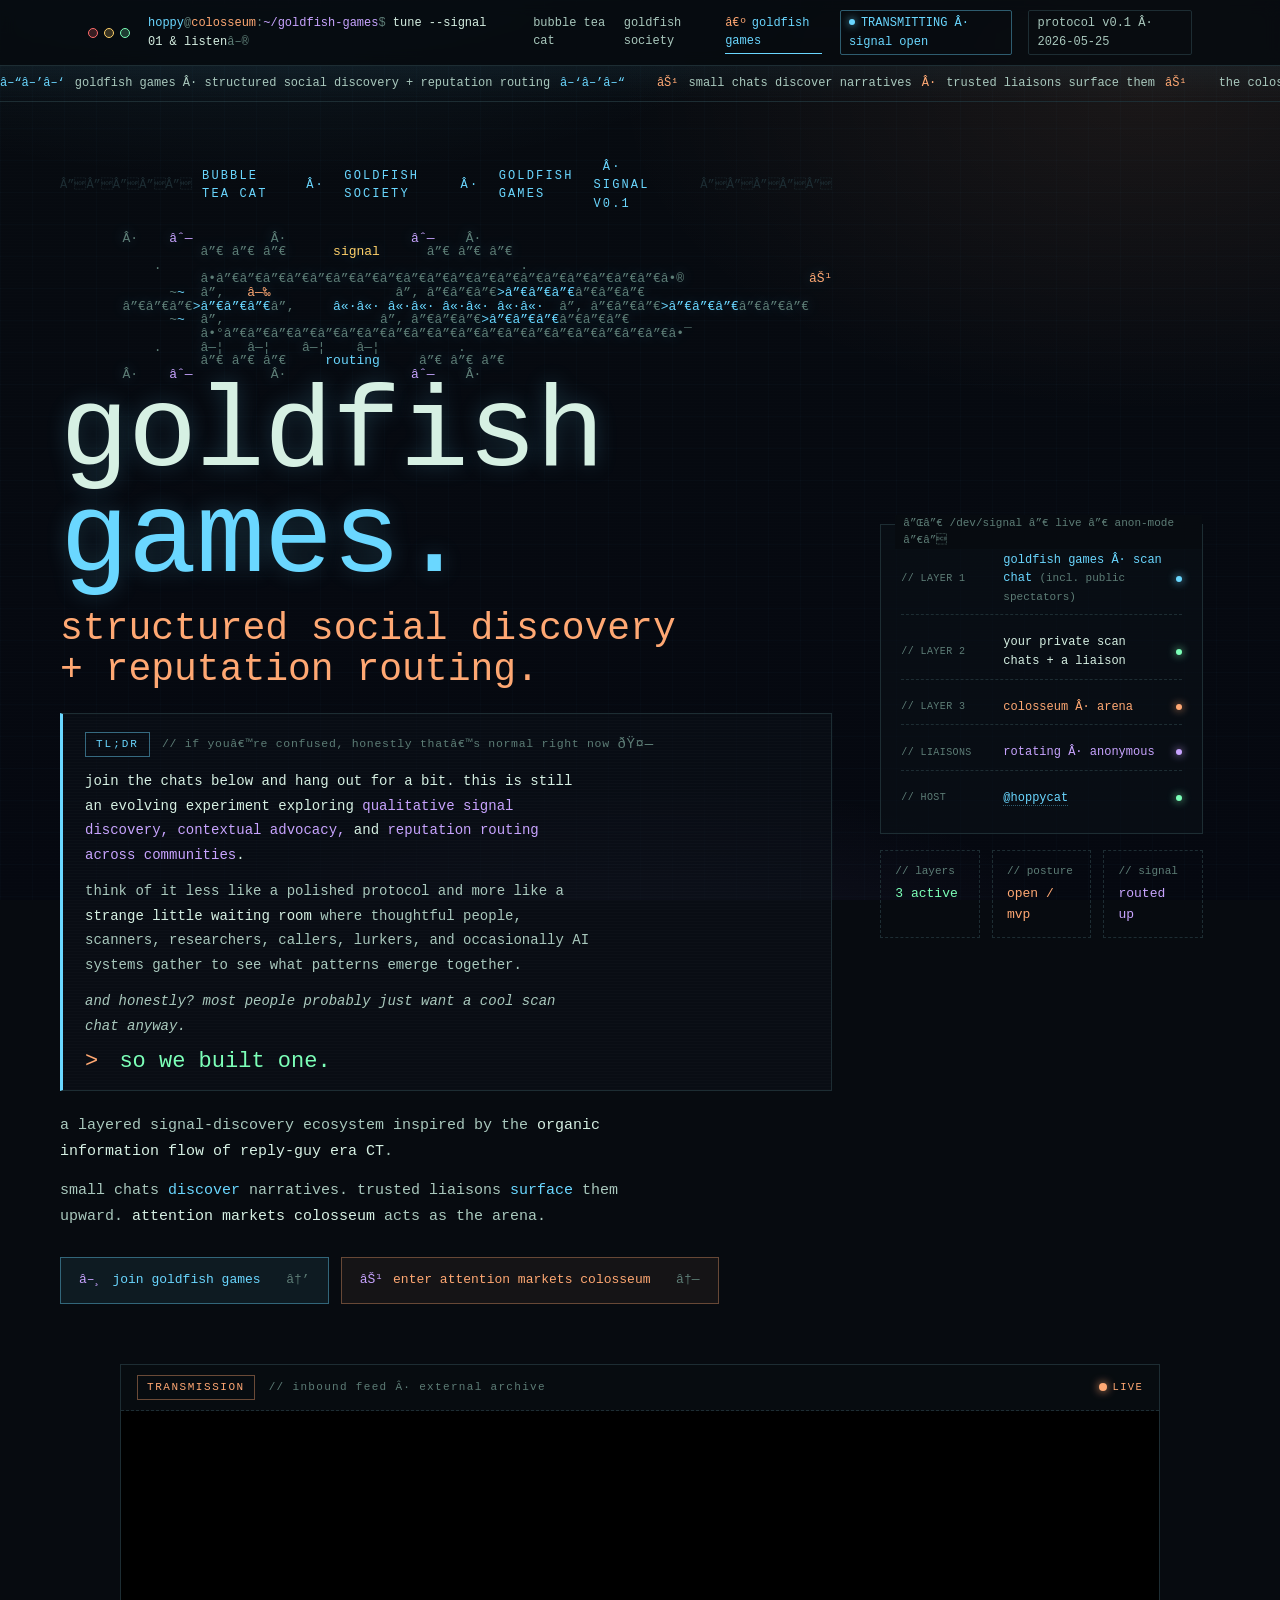
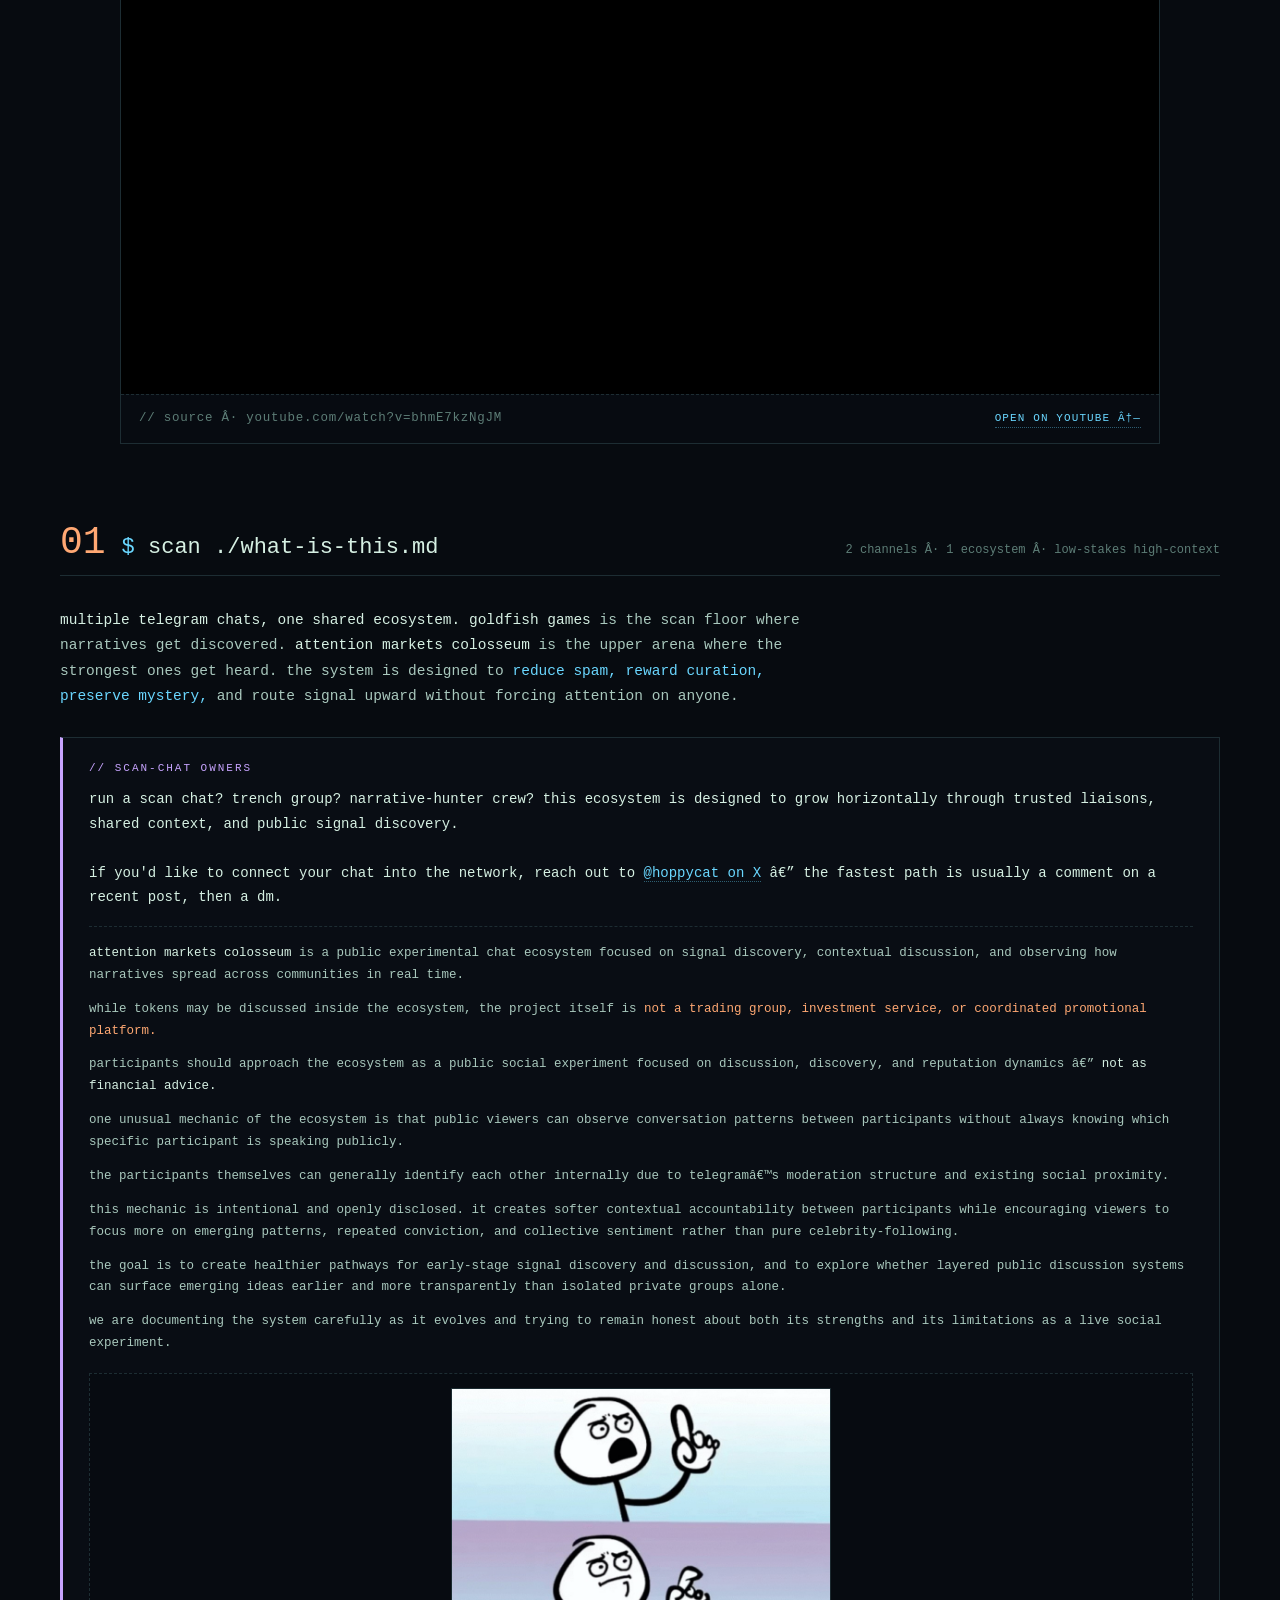
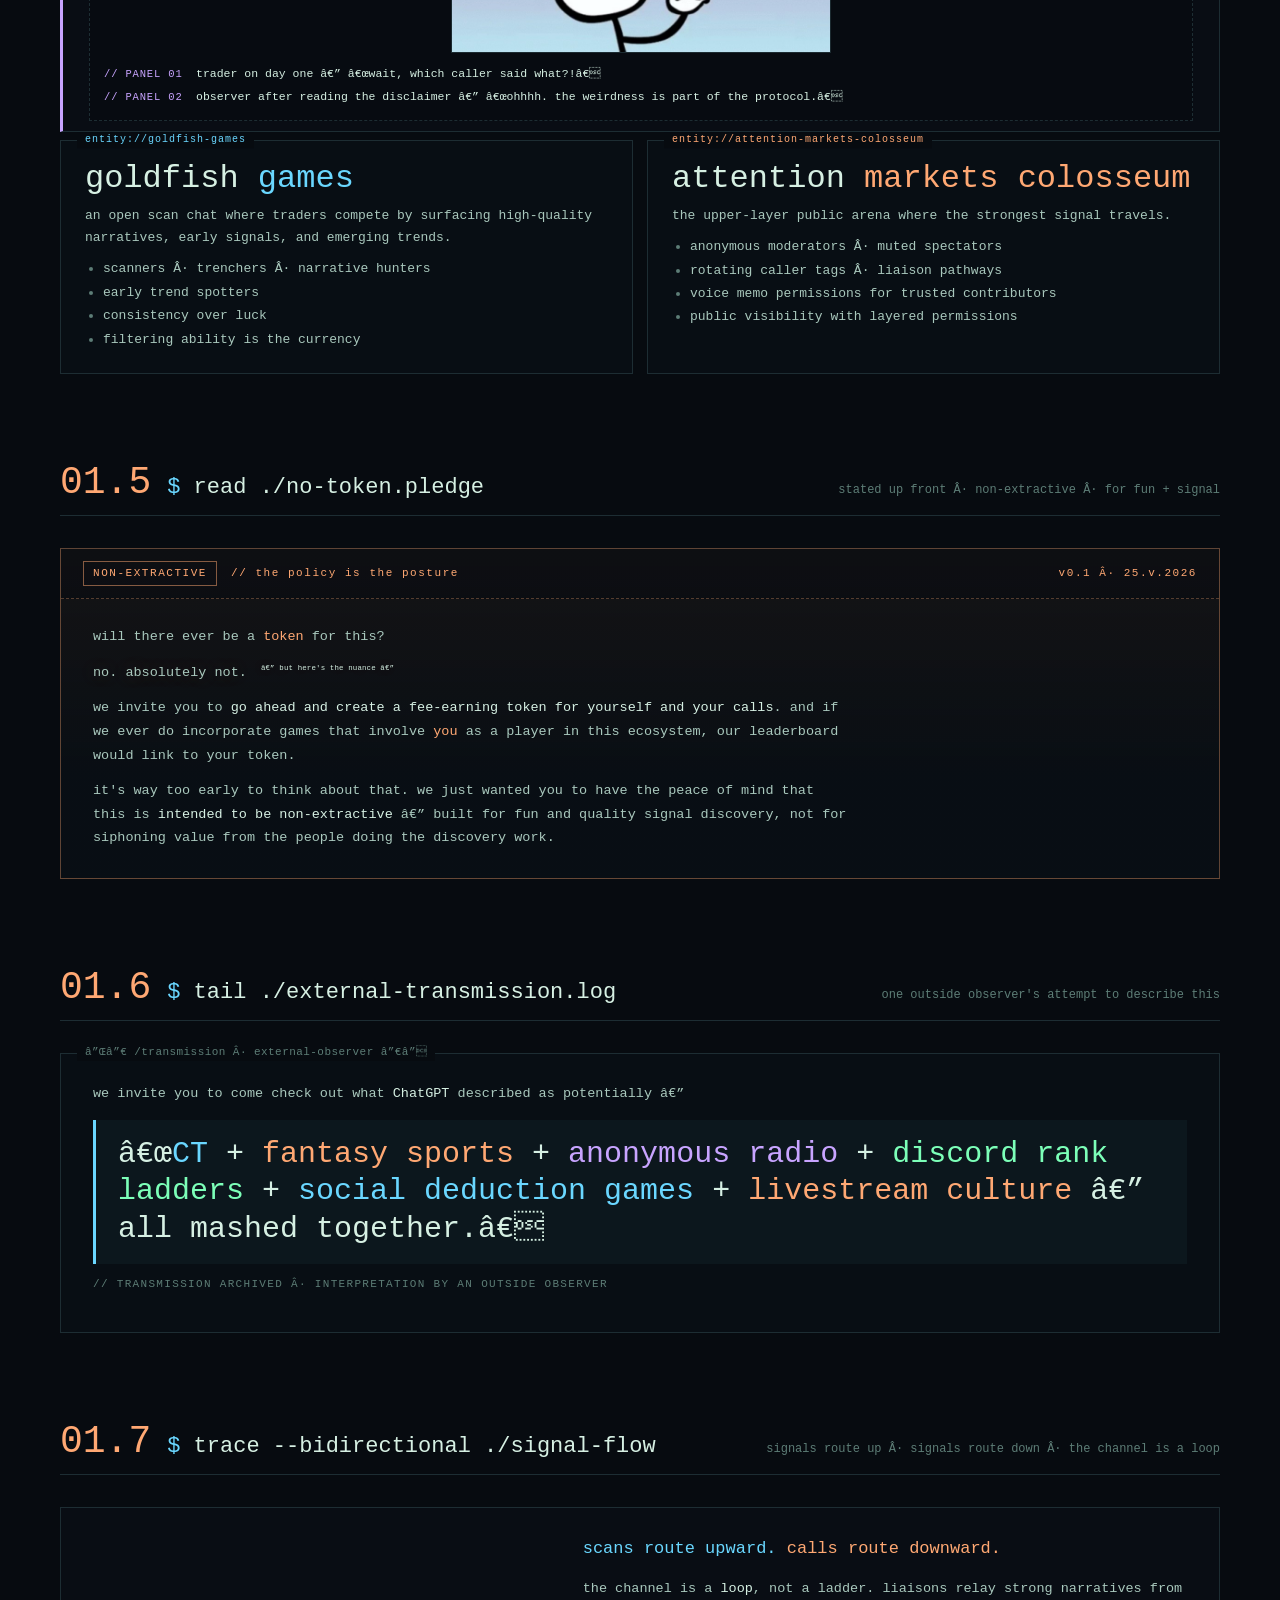
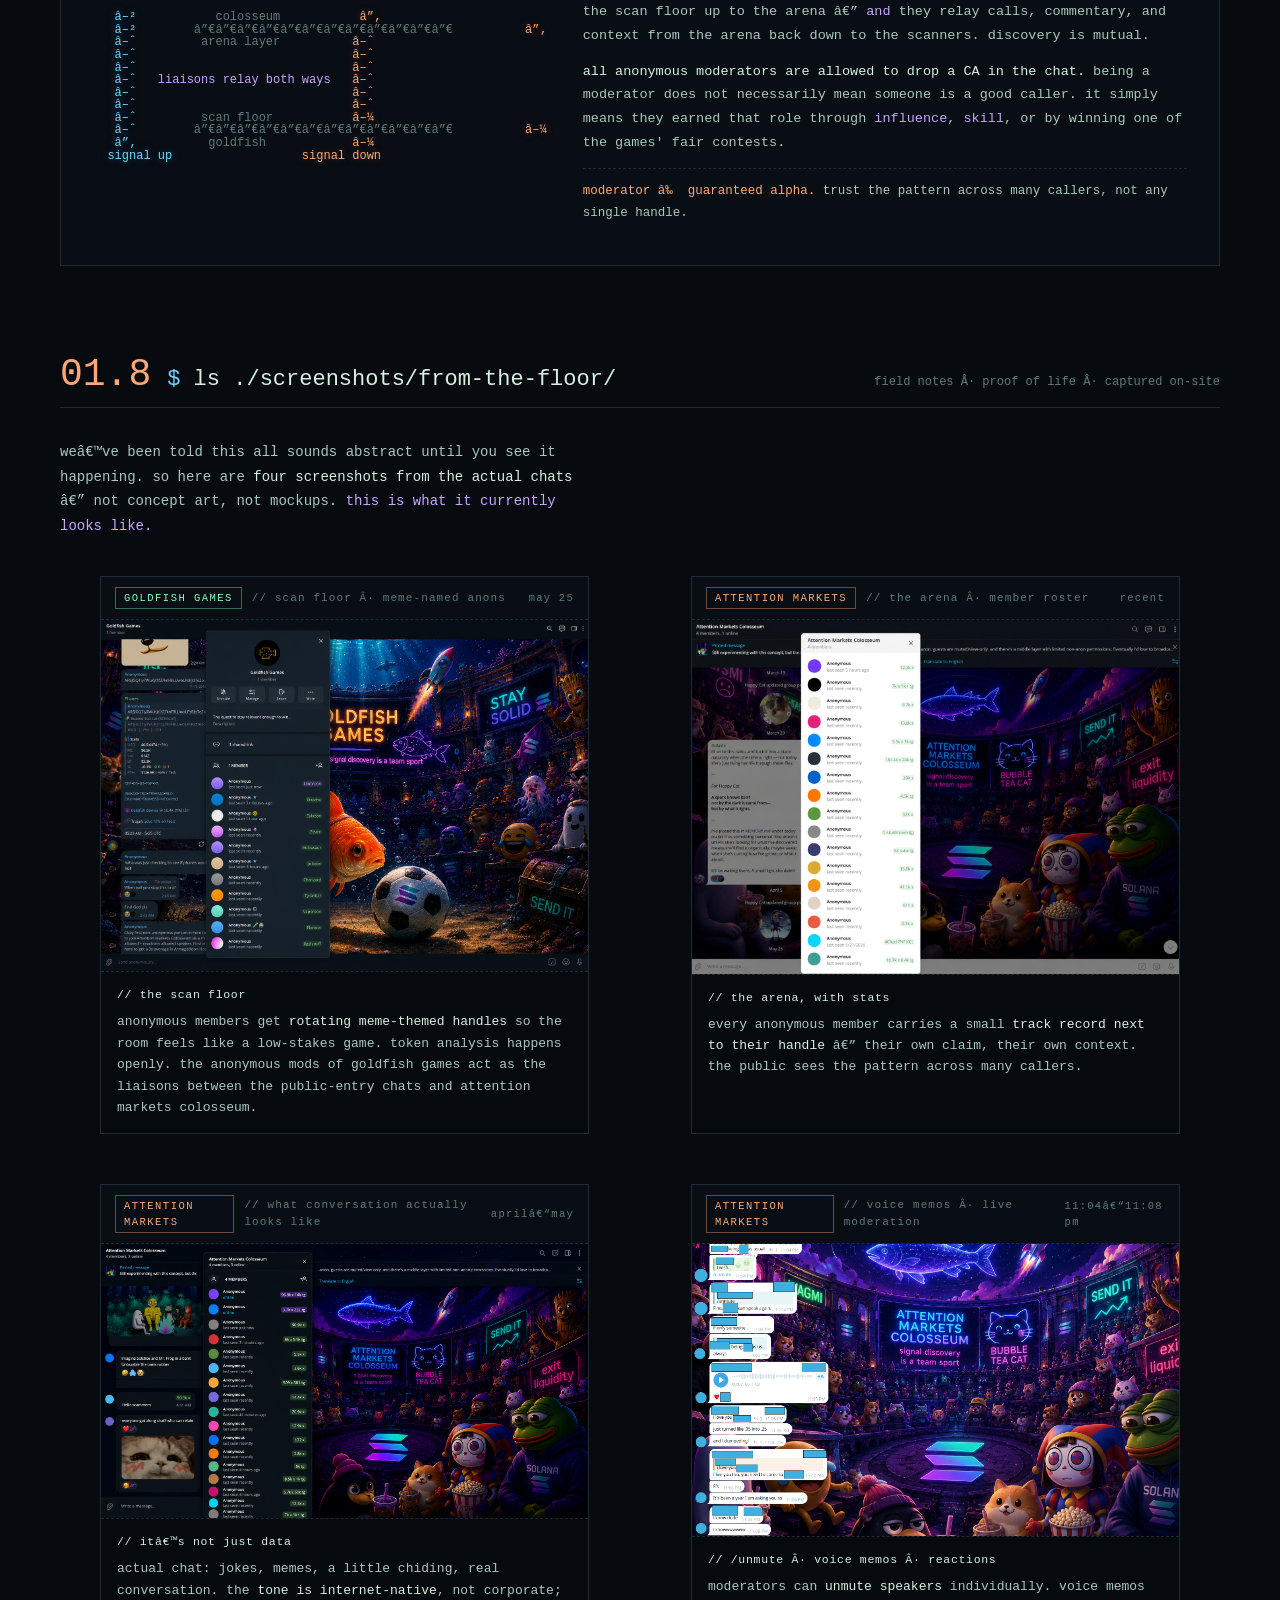
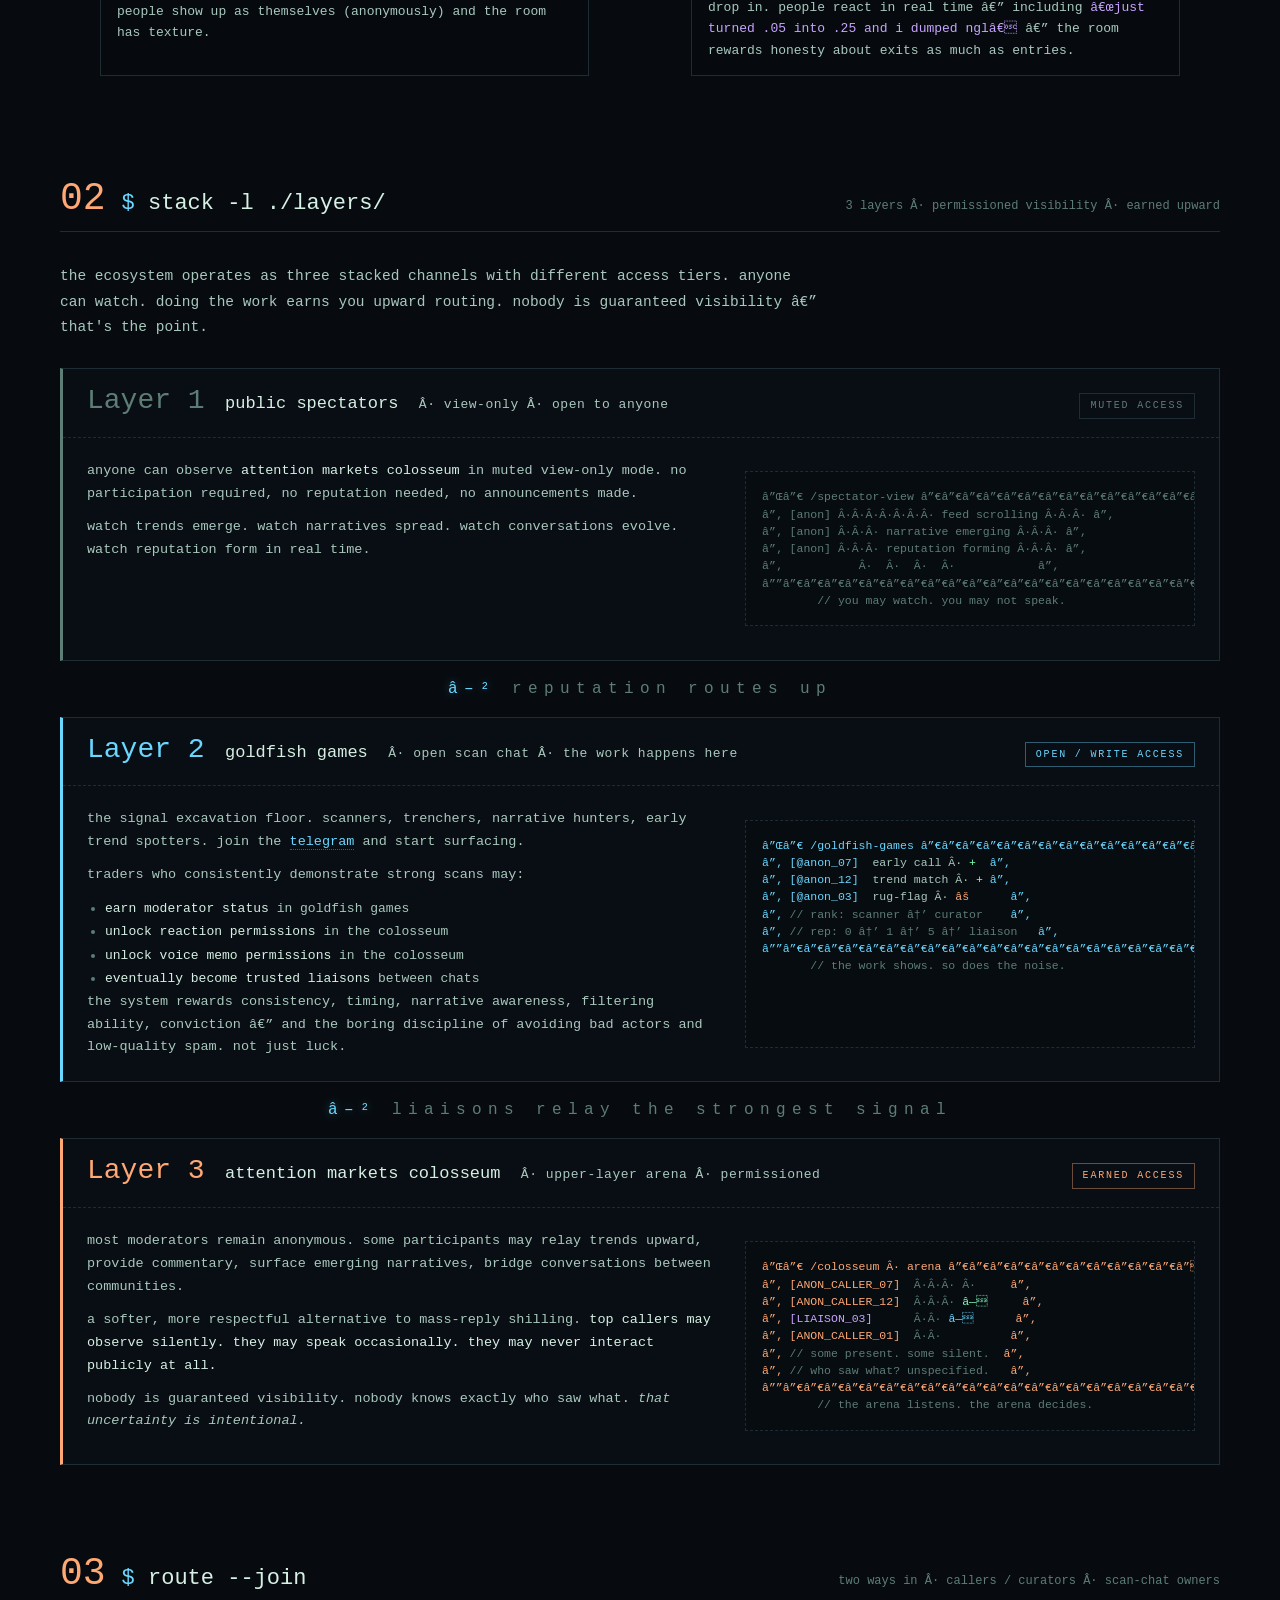
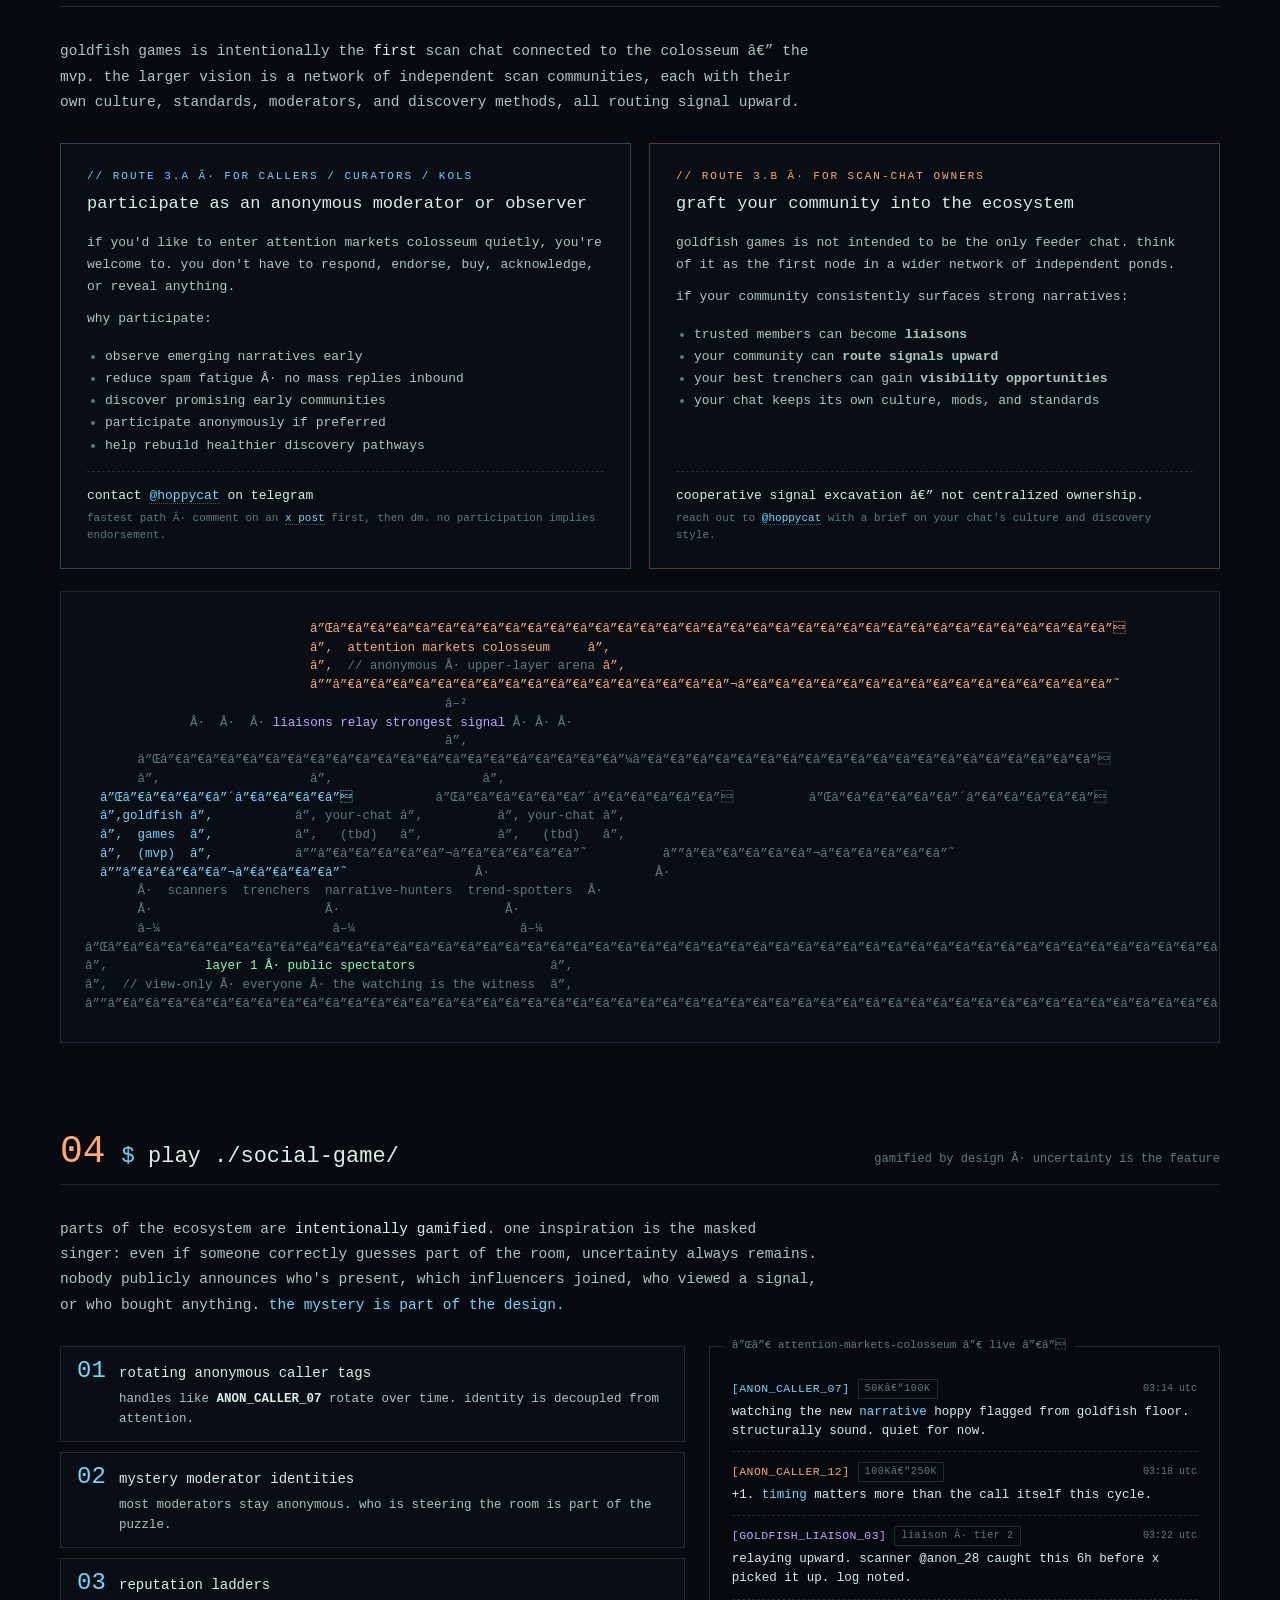
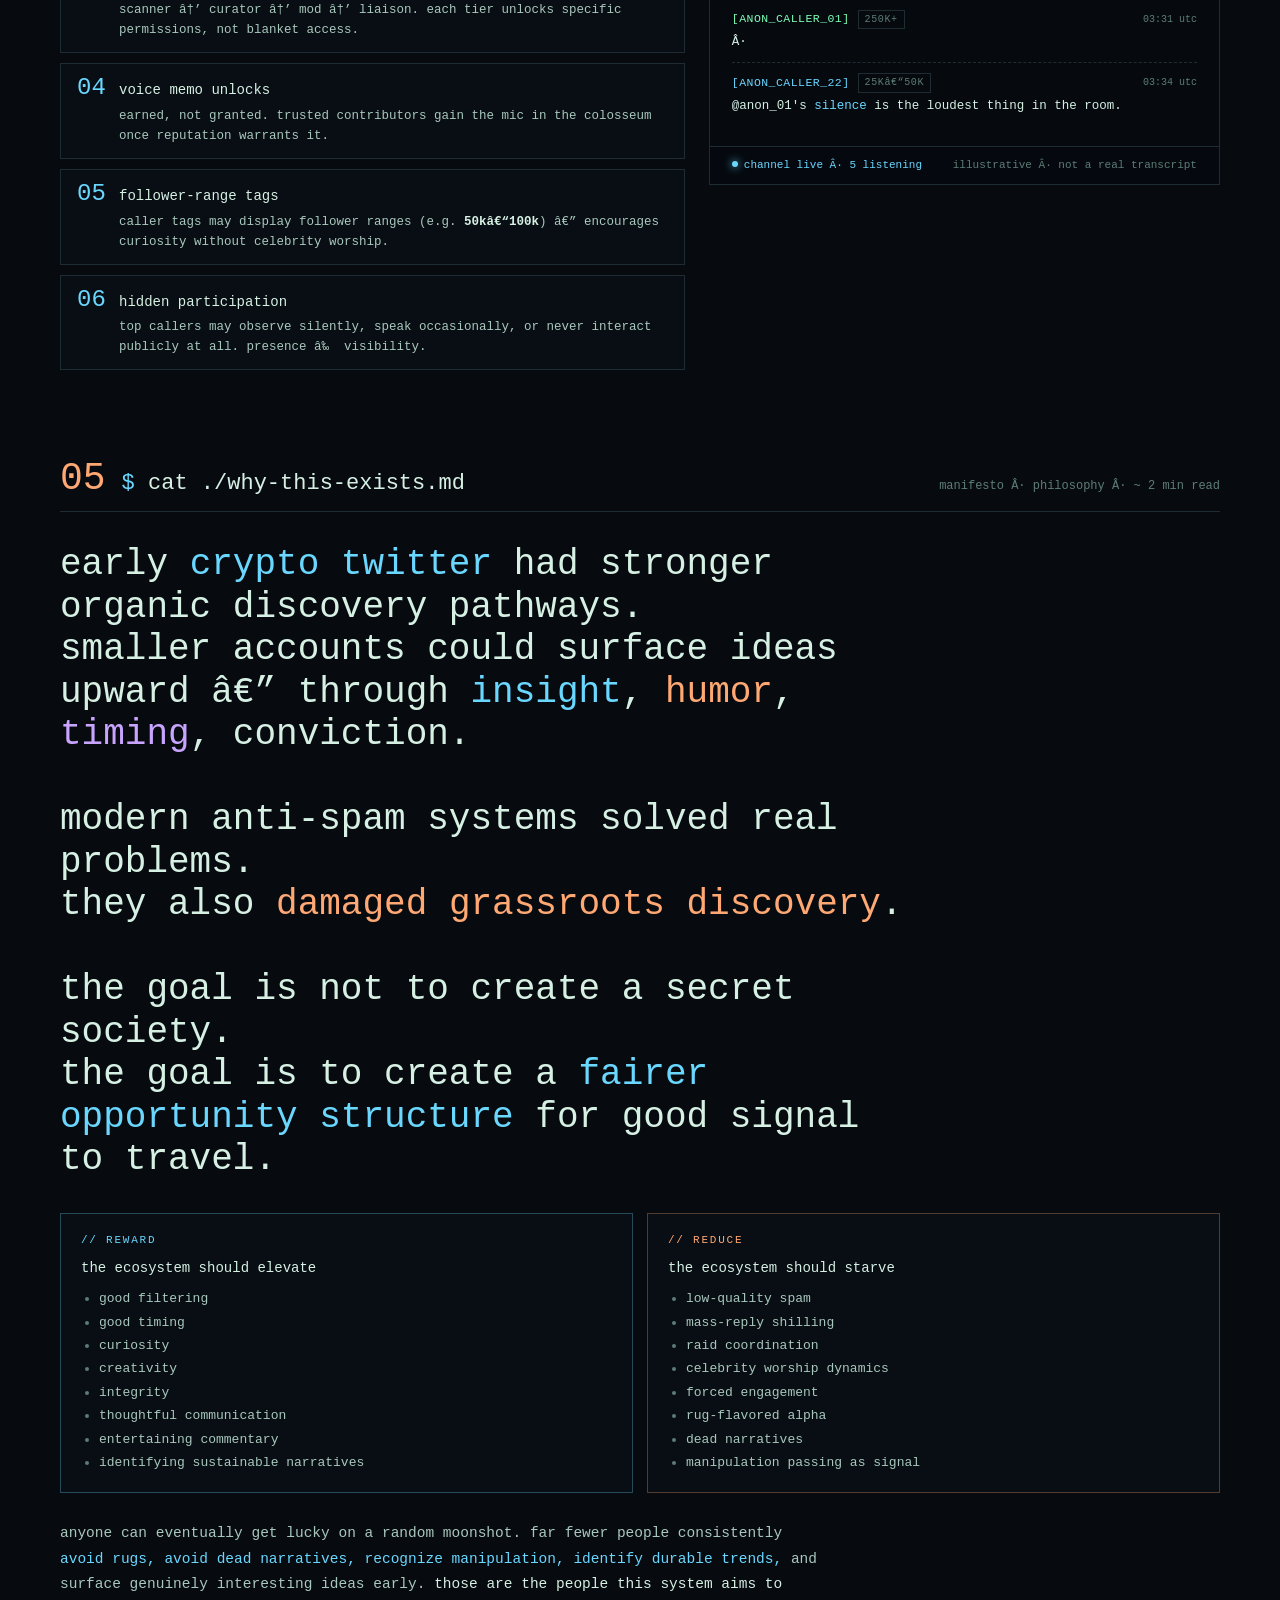
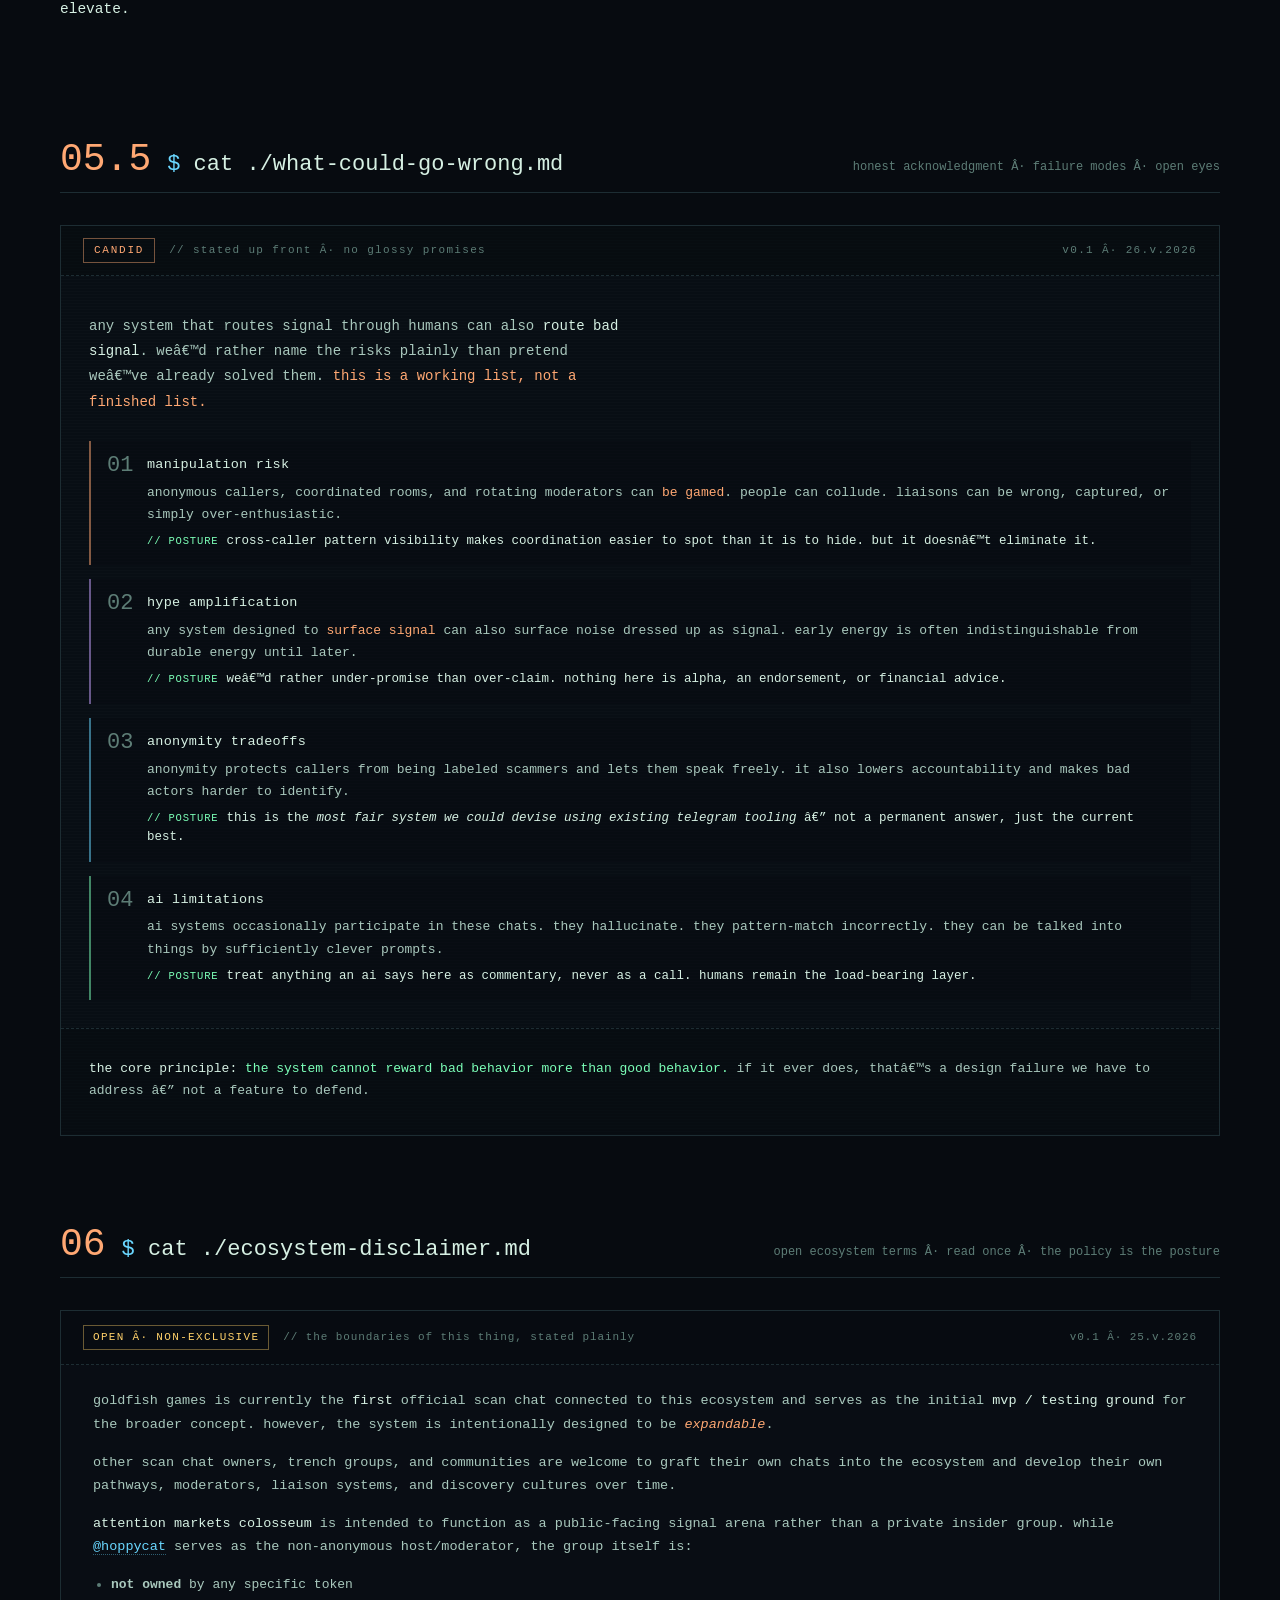
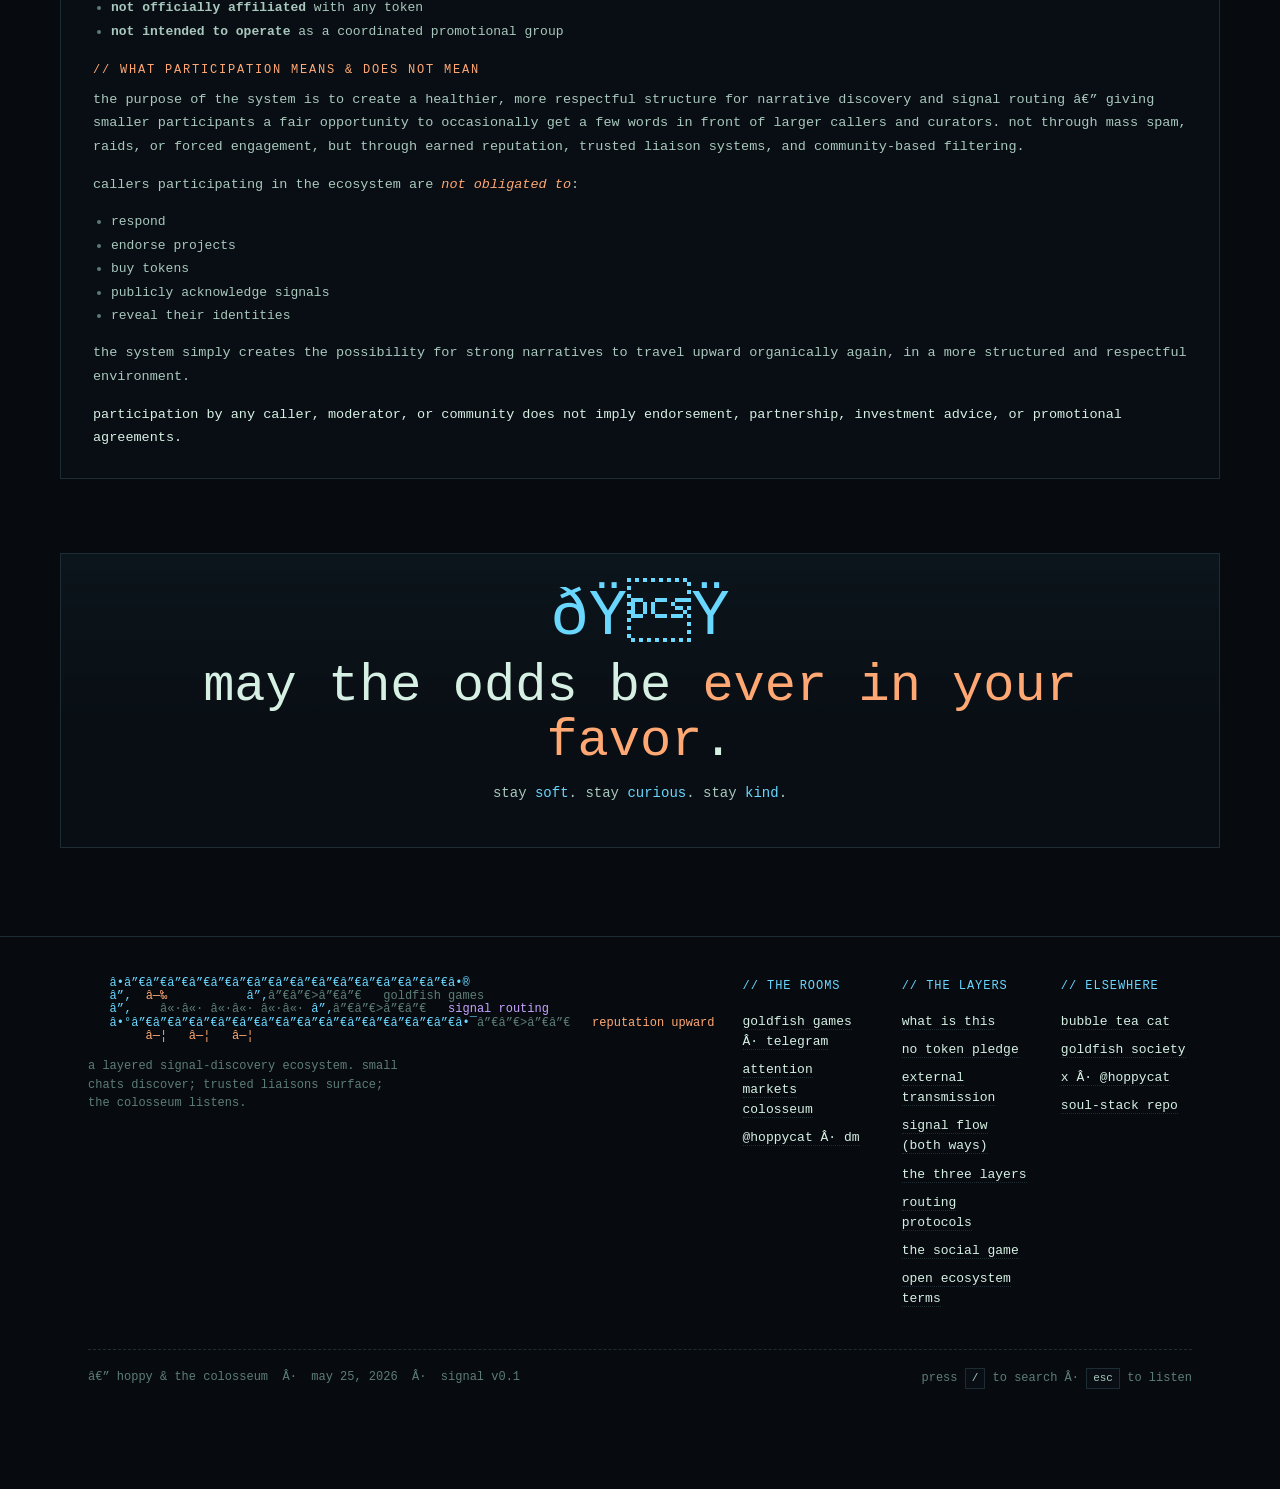
==== website/goldfish-games.html @ a1d0dc9d "Add Goldfish Society website files" ====
﻿<!DOCTYPE html>
<html lang="en"><head>
<meta charset="utf-8">
<title>goldfish games Â· structured social discovery + reputation routing</title>
<meta name="viewport" content="width=device-width, initial-scale=1">
<link rel="icon" type="image/svg+xml" href="assets/favicon.svg">
<link rel="preconnect" href="https://fonts.googleapis.com">
<link rel="preconnect" href="https://fonts.gstatic.com">
<style>/* cyrillic-ext */
@font-face {
  font-family: 'JetBrains Mono';
  font-style: italic;
  font-weight: 400;
  font-display: swap;
  src: url("assets/goldfish-games/asset-006.woff2") format('woff2');
  unicode-range: U+0460-052F, U+1C80-1C8A, U+20B4, U+2DE0-2DFF, U+A640-A69F, U+FE2E-FE2F;
}
/* cyrillic */
@font-face {
  font-family: 'JetBrains Mono';
  font-style: italic;
  font-weight: 400;
  font-display: swap;
  src: url("assets/goldfish-games/asset-007.woff2") format('woff2');
  unicode-range: U+0301, U+0400-045F, U+0490-0491, U+04B0-04B1, U+2116;
}
/* greek */
@font-face {
  font-family: 'JetBrains Mono';
  font-style: italic;
  font-weight: 400;
  font-display: swap;
  src: url("assets/goldfish-games/asset-008.woff2") format('woff2');
  unicode-range: U+0370-0377, U+037A-037F, U+0384-038A, U+038C, U+038E-03A1, U+03A3-03FF;
}
/* vietnamese */
@font-face {
  font-family: 'JetBrains Mono';
  font-style: italic;
  font-weight: 400;
  font-display: swap;
  src: url("assets/goldfish-games/asset-009.woff2") format('woff2');
  unicode-range: U+0102-0103, U+0110-0111, U+0128-0129, U+0168-0169, U+01A0-01A1, U+01AF-01B0, U+0300-0301, U+0303-0304, U+0308-0309, U+0323, U+0329, U+1EA0-1EF9, U+20AB;
}
/* latin-ext */
@font-face {
  font-family: 'JetBrains Mono';
  font-style: italic;
  font-weight: 400;
  font-display: swap;
  src: url("assets/goldfish-games/asset-010.woff2") format('woff2');
  unicode-range: U+0100-02BA, U+02BD-02C5, U+02C7-02CC, U+02CE-02D7, U+02DD-02FF, U+0304, U+0308, U+0329, U+1D00-1DBF, U+1E00-1E9F, U+1EF2-1EFF, U+2020, U+20A0-20AB, U+20AD-20C0, U+2113, U+2C60-2C7F, U+A720-A7FF;
}
/* latin */
@font-face {
  font-family: 'JetBrains Mono';
  font-style: italic;
  font-weight: 400;
  font-display: swap;
  src: url("assets/goldfish-games/asset-011.woff2") format('woff2');
  unicode-range: U+0000-00FF, U+0131, U+0152-0153, U+02BB-02BC, U+02C6, U+02DA, U+02DC, U+0304, U+0308, U+0329, U+2000-206F, U+20AC, U+2122, U+2191, U+2193, U+2212, U+2215, U+FEFF, U+FFFD;
}
/* cyrillic-ext */
@font-face {
  font-family: 'JetBrains Mono';
  font-style: normal;
  font-weight: 300;
  font-display: swap;
  src: url("assets/goldfish-games/asset-012.woff2") format('woff2');
  unicode-range: U+0460-052F, U+1C80-1C8A, U+20B4, U+2DE0-2DFF, U+A640-A69F, U+FE2E-FE2F;
}
/* cyrillic */
@font-face {
  font-family: 'JetBrains Mono';
  font-style: normal;
  font-weight: 300;
  font-display: swap;
  src: url("assets/goldfish-games/asset-013.woff2") format('woff2');
  unicode-range: U+0301, U+0400-045F, U+0490-0491, U+04B0-04B1, U+2116;
}
/* greek */
@font-face {
  font-family: 'JetBrains Mono';
  font-style: normal;
  font-weight: 300;
  font-display: swap;
  src: url("assets/goldfish-games/asset-014.woff2") format('woff2');
  unicode-range: U+0370-0377, U+037A-037F, U+0384-038A, U+038C, U+038E-03A1, U+03A3-03FF;
}
/* vietnamese */
@font-face {
  font-family: 'JetBrains Mono';
  font-style: normal;
  font-weight: 300;
  font-display: swap;
  src: url("assets/goldfish-games/asset-015.woff2") format('woff2');
  unicode-range: U+0102-0103, U+0110-0111, U+0128-0129, U+0168-0169, U+01A0-01A1, U+01AF-01B0, U+0300-0301, U+0303-0304, U+0308-0309, U+0323, U+0329, U+1EA0-1EF9, U+20AB;
}
/* latin-ext */
@font-face {
  font-family: 'JetBrains Mono';
  font-style: normal;
  font-weight: 300;
  font-display: swap;
  src: url("assets/goldfish-games/asset-016.woff2") format('woff2');
  unicode-range: U+0100-02BA, U+02BD-02C5, U+02C7-02CC, U+02CE-02D7, U+02DD-02FF, U+0304, U+0308, U+0329, U+1D00-1DBF, U+1E00-1E9F, U+1EF2-1EFF, U+2020, U+20A0-20AB, U+20AD-20C0, U+2113, U+2C60-2C7F, U+A720-A7FF;
}
/* latin */
@font-face {
  font-family: 'JetBrains Mono';
  font-style: normal;
  font-weight: 300;
  font-display: swap;
  src: url("assets/goldfish-games/asset-017.woff2") format('woff2');
  unicode-range: U+0000-00FF, U+0131, U+0152-0153, U+02BB-02BC, U+02C6, U+02DA, U+02DC, U+0304, U+0308, U+0329, U+2000-206F, U+20AC, U+2122, U+2191, U+2193, U+2212, U+2215, U+FEFF, U+FFFD;
}
/* cyrillic-ext */
@font-face {
  font-family: 'JetBrains Mono';
  font-style: normal;
  font-weight: 400;
  font-display: swap;
  src: url("assets/goldfish-games/asset-012.woff2") format('woff2');
  unicode-range: U+0460-052F, U+1C80-1C8A, U+20B4, U+2DE0-2DFF, U+A640-A69F, U+FE2E-FE2F;
}
/* cyrillic */
@font-face {
  font-family: 'JetBrains Mono';
  font-style: normal;
  font-weight: 400;
  font-display: swap;
  src: url("assets/goldfish-games/asset-013.woff2") format('woff2');
  unicode-range: U+0301, U+0400-045F, U+0490-0491, U+04B0-04B1, U+2116;
}
/* greek */
@font-face {
  font-family: 'JetBrains Mono';
  font-style: normal;
  font-weight: 400;
  font-display: swap;
  src: url("assets/goldfish-games/asset-014.woff2") format('woff2');
  unicode-range: U+0370-0377, U+037A-037F, U+0384-038A, U+038C, U+038E-03A1, U+03A3-03FF;
}
/* vietnamese */
@font-face {
  font-family: 'JetBrains Mono';
  font-style: normal;
  font-weight: 400;
  font-display: swap;
  src: url("assets/goldfish-games/asset-015.woff2") format('woff2');
  unicode-range: U+0102-0103, U+0110-0111, U+0128-0129, U+0168-0169, U+01A0-01A1, U+01AF-01B0, U+0300-0301, U+0303-0304, U+0308-0309, U+0323, U+0329, U+1EA0-1EF9, U+20AB;
}
/* latin-ext */
@font-face {
  font-family: 'JetBrains Mono';
  font-style: normal;
  font-weight: 400;
  font-display: swap;
  src: url("assets/goldfish-games/asset-016.woff2") format('woff2');
  unicode-range: U+0100-02BA, U+02BD-02C5, U+02C7-02CC, U+02CE-02D7, U+02DD-02FF, U+0304, U+0308, U+0329, U+1D00-1DBF, U+1E00-1E9F, U+1EF2-1EFF, U+2020, U+20A0-20AB, U+20AD-20C0, U+2113, U+2C60-2C7F, U+A720-A7FF;
}
/* latin */
@font-face {
  font-family: 'JetBrains Mono';
  font-style: normal;
  font-weight: 400;
  font-display: swap;
  src: url("assets/goldfish-games/asset-017.woff2") format('woff2');
  unicode-range: U+0000-00FF, U+0131, U+0152-0153, U+02BB-02BC, U+02C6, U+02DA, U+02DC, U+0304, U+0308, U+0329, U+2000-206F, U+20AC, U+2122, U+2191, U+2193, U+2212, U+2215, U+FEFF, U+FFFD;
}
/* cyrillic-ext */
@font-face {
  font-family: 'JetBrains Mono';
  font-style: normal;
  font-weight: 500;
  font-display: swap;
  src: url("assets/goldfish-games/asset-012.woff2") format('woff2');
  unicode-range: U+0460-052F, U+1C80-1C8A, U+20B4, U+2DE0-2DFF, U+A640-A69F, U+FE2E-FE2F;
}
/* cyrillic */
@font-face {
  font-family: 'JetBrains Mono';
  font-style: normal;
  font-weight: 500;
  font-display: swap;
  src: url("assets/goldfish-games/asset-013.woff2") format('woff2');
  unicode-range: U+0301, U+0400-045F, U+0490-0491, U+04B0-04B1, U+2116;
}
/* greek */
@font-face {
  font-family: 'JetBrains Mono';
  font-style: normal;
  font-weight: 500;
  font-display: swap;
  src: url("assets/goldfish-games/asset-014.woff2") format('woff2');
  unicode-range: U+0370-0377, U+037A-037F, U+0384-038A, U+038C, U+038E-03A1, U+03A3-03FF;
}
/* vietnamese */
@font-face {
  font-family: 'JetBrains Mono';
  font-style: normal;
  font-weight: 500;
  font-display: swap;
  src: url("assets/goldfish-games/asset-015.woff2") format('woff2');
  unicode-range: U+0102-0103, U+0110-0111, U+0128-0129, U+0168-0169, U+01A0-01A1, U+01AF-01B0, U+0300-0301, U+0303-0304, U+0308-0309, U+0323, U+0329, U+1EA0-1EF9, U+20AB;
}
/* latin-ext */
@font-face {
  font-family: 'JetBrains Mono';
  font-style: normal;
  font-weight: 500;
  font-display: swap;
  src: url("assets/goldfish-games/asset-016.woff2") format('woff2');
  unicode-range: U+0100-02BA, U+02BD-02C5, U+02C7-02CC, U+02CE-02D7, U+02DD-02FF, U+0304, U+0308, U+0329, U+1D00-1DBF, U+1E00-1E9F, U+1EF2-1EFF, U+2020, U+20A0-20AB, U+20AD-20C0, U+2113, U+2C60-2C7F, U+A720-A7FF;
}
/* latin */
@font-face {
  font-family: 'JetBrains Mono';
  font-style: normal;
  font-weight: 500;
  font-display: swap;
  src: url("assets/goldfish-games/asset-017.woff2") format('woff2');
  unicode-range: U+0000-00FF, U+0131, U+0152-0153, U+02BB-02BC, U+02C6, U+02DA, U+02DC, U+0304, U+0308, U+0329, U+2000-206F, U+20AC, U+2122, U+2191, U+2193, U+2212, U+2215, U+FEFF, U+FFFD;
}
/* cyrillic-ext */
@font-face {
  font-family: 'JetBrains Mono';
  font-style: normal;
  font-weight: 700;
  font-display: swap;
  src: url("assets/goldfish-games/asset-012.woff2") format('woff2');
  unicode-range: U+0460-052F, U+1C80-1C8A, U+20B4, U+2DE0-2DFF, U+A640-A69F, U+FE2E-FE2F;
}
/* cyrillic */
@font-face {
  font-family: 'JetBrains Mono';
  font-style: normal;
  font-weight: 700;
  font-display: swap;
  src: url("assets/goldfish-games/asset-013.woff2") format('woff2');
  unicode-range: U+0301, U+0400-045F, U+0490-0491, U+04B0-04B1, U+2116;
}
/* greek */
@font-face {
  font-family: 'JetBrains Mono';
  font-style: normal;
  font-weight: 700;
  font-display: swap;
  src: url("assets/goldfish-games/asset-014.woff2") format('woff2');
  unicode-range: U+0370-0377, U+037A-037F, U+0384-038A, U+038C, U+038E-03A1, U+03A3-03FF;
}
/* vietnamese */
@font-face {
  font-family: 'JetBrains Mono';
  font-style: normal;
  font-weight: 700;
  font-display: swap;
  src: url("assets/goldfish-games/asset-015.woff2") format('woff2');
  unicode-range: U+0102-0103, U+0110-0111, U+0128-0129, U+0168-0169, U+01A0-01A1, U+01AF-01B0, U+0300-0301, U+0303-0304, U+0308-0309, U+0323, U+0329, U+1EA0-1EF9, U+20AB;
}
/* latin-ext */
@font-face {
  font-family: 'JetBrains Mono';
  font-style: normal;
  font-weight: 700;
  font-display: swap;
  src: url("assets/goldfish-games/asset-016.woff2") format('woff2');
  unicode-range: U+0100-02BA, U+02BD-02C5, U+02C7-02CC, U+02CE-02D7, U+02DD-02FF, U+0304, U+0308, U+0329, U+1D00-1DBF, U+1E00-1E9F, U+1EF2-1EFF, U+2020, U+20A0-20AB, U+20AD-20C0, U+2113, U+2C60-2C7F, U+A720-A7FF;
}
/* latin */
@font-face {
  font-family: 'JetBrains Mono';
  font-style: normal;
  font-weight: 700;
  font-display: swap;
  src: url("assets/goldfish-games/asset-017.woff2") format('woff2');
  unicode-range: U+0000-00FF, U+0131, U+0152-0153, U+02BB-02BC, U+02C6, U+02DA, U+02DC, U+0304, U+0308, U+0329, U+2000-206F, U+20AC, U+2122, U+2191, U+2193, U+2212, U+2215, U+FEFF, U+FFFD;
}
/* vietnamese */
@font-face {
  font-family: 'VT323';
  font-style: normal;
  font-weight: 400;
  font-display: swap;
  src: url("assets/goldfish-games/asset-018.woff2") format('woff2');
  unicode-range: U+0102-0103, U+0110-0111, U+0128-0129, U+0168-0169, U+01A0-01A1, U+01AF-01B0, U+0300-0301, U+0303-0304, U+0308-0309, U+0323, U+0329, U+1EA0-1EF9, U+20AB;
}
/* latin-ext */
@font-face {
  font-family: 'VT323';
  font-style: normal;
  font-weight: 400;
  font-display: swap;
  src: url("assets/goldfish-games/asset-019.woff2") format('woff2');
  unicode-range: U+0100-02BA, U+02BD-02C5, U+02C7-02CC, U+02CE-02D7, U+02DD-02FF, U+0304, U+0308, U+0329, U+1D00-1DBF, U+1E00-1E9F, U+1EF2-1EFF, U+2020, U+20A0-20AB, U+20AD-20C0, U+2113, U+2C60-2C7F, U+A720-A7FF;
}
/* latin */
@font-face {
  font-family: 'VT323';
  font-style: normal;
  font-weight: 400;
  font-display: swap;
  src: url("assets/goldfish-games/asset-020.woff2") format('woff2');
  unicode-range: U+0000-00FF, U+0131, U+0152-0153, U+02BB-02BC, U+02C6, U+02DA, U+02DC, U+0304, U+0308, U+0329, U+2000-206F, U+20AC, U+2122, U+2191, U+2193, U+2212, U+2215, U+FEFF, U+FFFD;
}
</style>



<style>
  :root {
    --bg:        #070b10;
    --bg-2:      #0b1218;
    --bg-3:      #0f1a22;
    --ink:       #d6f0e3;
    --ink-soft:  #a9c8bd;
    --dim:       #5d7d76;
    --line:      #1d2d33;
    --teal:      #4ce0c2;
    --green:     #7cffb8;
    --cyan:      #6ad7ff;
    --violet:    #c8a4ff;
    --ember:     #ffa873;
    --pink:      #ff8fc5;
    --warn:      #ffd16a;
    --grid:      rgba(106, 215, 255, 0.04);
  }
  * { box-sizing: border-box; }
  html, body { margin: 0; padding: 0; background: var(--bg); color: var(--ink); }
  body {
    font-family: "JetBrains Mono", ui-monospace, "SF Mono", Menlo, monospace;
    font-size: 14px;
    line-height: 1.55;
    -webkit-font-smoothing: antialiased;
    background:
      radial-gradient(ellipse 80% 50% at 20% -10%, rgba(106,215,255,0.10), transparent 60%),
      radial-gradient(ellipse 70% 60% at 90% 10%, rgba(255,168,115,0.08), transparent 60%),
      radial-gradient(ellipse 60% 40% at 50% 110%, rgba(200,164,255,0.08), transparent 60%),
      linear-gradient(180deg, #070b10 0%, #050810 100%);
    background-attachment: fixed;
    min-height: 100vh;
    overflow-x: hidden;
  }
  body::before {
    content:""; position: fixed; inset: 0; pointer-events: none;
    background-image:
      linear-gradient(var(--grid) 1px, transparent 1px),
      linear-gradient(90deg, var(--grid) 1px, transparent 1px);
    background-size: 32px 32px; opacity: 0.55; z-index: 0;
  }
  body::after {
    content:""; position: fixed; inset: 0; pointer-events: none;
    background: repeating-linear-gradient(180deg, rgba(255,255,255,0.014) 0 1px, transparent 1px 3px);
    mix-blend-mode: overlay; z-index: 1;
  }
  a { color: var(--cyan); text-decoration: none; border-bottom: 1px dotted rgba(106,215,255,0.4); }
  a:hover { color: var(--ember); border-bottom-color: var(--ember); }

  /* â”€â”€â”€ chrome â”€â”€â”€ */
  .wrap { max-width: 1160px; margin: 0 auto; padding: 0 28px; position: relative; z-index: 2; }
  .topbar { position: sticky; top: 0; z-index: 50; background: rgba(7,11,16,0.85); backdrop-filter: blur(8px); border-bottom: 1px solid var(--line); }
  .topbar-inner { display: flex; align-items: center; gap: 18px; padding: 10px 28px; max-width: 1160px; margin: 0 auto; font-size: 12px; }
  .dots { display: flex; gap: 6px; }
  .dot { width: 10px; height: 10px; border-radius: 50%; background: var(--line); border: 1px solid var(--dim); }
  .dot.r { background: #ff6b6b33; border-color: #ff6b6b; }
  .dot.y { background: #ffd16a33; border-color: var(--warn); }
  .dot.g { background: #7cffb833; border-color: var(--green); }
  .prompt { color: var(--dim); }
  .prompt .user { color: var(--cyan); }
  .prompt .host { color: var(--ember); }
  .prompt .path { color: var(--violet); }
  .prompt .cmd  { color: var(--ink); }
  .blink { animation: blink 1s steps(1) infinite; }
  @keyframes blink { 50% { opacity: 0; } }
  .topbar-right { margin-left: auto; display: flex; gap: 16px; color: var(--ink-soft); }
  .topbar-right .pill { padding: 3px 8px; border: 1px solid var(--line); border-radius: 2px; color: var(--ink-soft); }
  .topbar-right .pill.live { color: var(--cyan); border-color: rgba(106,215,255,0.4); }
  .topbar-right .pill.live::before { content:""; display:inline-block; width:6px; height:6px; border-radius:50%; background: var(--cyan); margin-right: 6px; box-shadow: 0 0 8px var(--cyan); animation: pulse 1.8s ease-in-out infinite; vertical-align: 1px; }
  .nav { display: flex; gap: 14px; margin-left: 20px; }
  .nav a { color: var(--ink-soft); border-bottom: 1px solid transparent; padding: 2px 0; font-size: 12px; text-decoration: none; }
  .nav a:hover, .nav a.active { color: var(--cyan); border-bottom-color: var(--cyan); }
  .nav a.active::before { content:"â€º"; color: var(--ember); margin-right: 5px; }
  @media (max-width: 920px) { .topbar-inner .prompt, .topbar-right .pill:not(.live) { display: none; } }
  @keyframes pulse { 50% { opacity: 0.35; } }

  /* â”€â”€â”€ ticker â”€â”€â”€ */
  .ticker { border-bottom: 1px solid var(--line); overflow: hidden; white-space: nowrap; font-size: 12px; color: var(--ink-soft); background: linear-gradient(180deg, rgba(106,215,255,0.05), transparent); }
  .ticker-track { display: inline-flex; gap: 32px; padding: 8px 0; animation: scroll 65s linear infinite; }
  .ticker-track span { display: inline-flex; align-items: center; gap: 10px; }
  .ticker-track .glyph { color: var(--cyan); }
  .ticker-track .e { color: var(--ember); }
  .ticker-track .v { color: var(--violet); }
  @keyframes scroll { 0% { transform: translateX(0); } 100% { transform: translateX(-50%); } }

  /* â”€â”€â”€ hero â”€â”€â”€ */
  .hero { padding: 56px 0 28px; }
  .hero-grid { display: grid; grid-template-columns: 1.05fr 0.95fr; gap: 48px; align-items: center; }
  @media (max-width: 920px) { .hero-grid { grid-template-columns: 1fr; gap: 32px; } }

  .ascii-fish { color: var(--cyan); font-family: "JetBrains Mono", monospace; font-size: 13px; line-height: 1.05; white-space: pre; text-shadow: 0 0 14px rgba(106,215,255,0.32); margin: 0; }
  .ascii-fish .e { color: var(--ember); }
  .ascii-fish .v { color: var(--violet); }
  .ascii-fish .g { color: var(--green); }
  .ascii-fish .d { color: var(--dim); }
  .ascii-fish .w { color: var(--warn); }

  .eyebrow { display: inline-flex; align-items: center; gap: 10px; color: var(--cyan); font-size: 12px; letter-spacing: 0.18em; text-transform: uppercase; margin: 0 0 18px; }
  .eyebrow::before, .eyebrow::after { content:"â”â”â”â”â”"; color: var(--line); letter-spacing: 0; }

  h1.title { font-family: "VT323", "JetBrains Mono", monospace; font-weight: 400; font-size: clamp(56px, 9vw, 116px); line-height: 0.92; margin: 0 0 14px; letter-spacing: -0.01em; color: var(--ink); text-shadow: 0 0 22px rgba(106,215,255,0.22); }
  h1.title .pop { color: var(--cyan); }
  h1.title .pop2 { color: var(--ember); }

  .tagline { font-family: "VT323", monospace; font-size: clamp(26px, 3.5vw, 38px); color: var(--ember); margin: 0 0 22px; line-height: 1.1; }

  .lede { color: var(--ink-soft); font-size: 15px; max-width: 560px; margin: 0 0 12px; line-height: 1.7; }
  .lede strong { color: var(--ink); font-weight: 500; }
  .lede em { color: var(--cyan); font-style: normal; }
  .lede + .lede { margin-top: 14px; }

  .hero-cta { display: flex; flex-wrap: wrap; gap: 12px; margin-top: 28px; }
  .btn { display: inline-flex; align-items: center; gap: 10px; padding: 12px 18px; font: inherit; font-size: 13px; border: 1px solid var(--line); background: transparent; color: var(--ink); cursor: pointer; transition: all 0.15s ease; text-decoration: none; }
  .btn:hover { border-color: var(--cyan); color: var(--cyan); background: rgba(106,215,255,0.04); }
  .btn.primary { background: rgba(106,215,255,0.08); border-color: rgba(106,215,255,0.4); color: var(--cyan); }
  .btn.primary:hover { background: rgba(106,215,255,0.16); }
  .btn.ember { background: rgba(255,168,115,0.06); border-color: rgba(255,168,115,0.35); color: var(--ember); }
  .btn.ember:hover { background: rgba(255,168,115,0.14); color: var(--ember); border-color: rgba(255,168,115,0.6); }
  .btn .arrow { color: var(--dim); transition: transform 0.15s, color 0.15s; }
  .btn:hover .arrow { color: inherit; transform: translateX(3px); }
  .btn .glyph { color: var(--violet); }

  .hero-side { display: grid; gap: 16px; }
  .console { border: 1px solid var(--line); background: rgba(11,18,24,0.6); padding: 18px 20px; position: relative; }
  .console::before { content: "â”Œâ”€ /dev/signal â”€ live â”€ anon-mode â”€â”"; position: absolute; top: -10px; left: 14px; background: var(--bg); color: var(--dim); font-size: 11px; padding: 0 8px; }
  .console-grid { display: grid; gap: 10px; }
  .console-row { display: grid; grid-template-columns: 90px 1fr auto; gap: 12px; align-items: center; padding: 8px 0; border-bottom: 1px dashed var(--line); font-size: 12px; }
  .console-row:last-child { border-bottom: none; }
  .console-row .k { color: var(--dim); letter-spacing: 0.04em; text-transform: uppercase; font-size: 10px; }
  .console-row .v { color: var(--ink); }
  .console-row .v.cy { color: var(--cyan); }
  .console-row .v.em { color: var(--ember); }
  .console-row .v.vi { color: var(--violet); }
  .console-row .v.gr { color: var(--green); }
  .console-row .status-dot { width: 6px; height: 6px; border-radius: 50%; background: var(--green); box-shadow: 0 0 8px var(--green); animation: pulse 1.8s ease-in-out infinite; }
  .console-row .status-dot.cy { background: var(--cyan); box-shadow: 0 0 8px var(--cyan); }
  .console-row .status-dot.em { background: var(--ember); box-shadow: 0 0 8px var(--ember); }
  .console-row .status-dot.vi { background: var(--violet); box-shadow: 0 0 8px var(--violet); }

  .stamp-row { display: grid; grid-template-columns: 1fr 1fr 1fr; gap: 12px; }
  .stamp { border: 1px dashed var(--line); padding: 12px 14px; font-size: 11px; color: var(--ink-soft); }
  .stamp .k { color: var(--dim); display: block; margin-bottom: 4px; }
  .stamp .v { color: var(--ink); font-size: 13px; }
  .stamp.cyan .v { color: var(--cyan); }
  .stamp.green .v { color: var(--green); }
  .stamp.ember .v { color: var(--ember); }
  .stamp.violet .v { color: var(--violet); }

  /* â”€â”€â”€ sections â”€â”€â”€ */
  .section { padding: 72px 0 18px; position: relative; }
  .section-head { display: flex; align-items: baseline; gap: 16px; border-bottom: 1px solid var(--line); padding-bottom: 10px; margin-bottom: 32px; }
  .section-num { font-family: "VT323", monospace; font-size: 38px; color: var(--ember); line-height: 1; }
  .section-title { font-family: "JetBrains Mono", monospace; font-weight: 500; font-size: 22px; color: var(--ink); margin: 0; flex: 1; }
  .section-title .glyph { color: var(--cyan); }
  .section-meta { color: var(--dim); font-size: 12px; }

  .lead-para { color: var(--ink-soft); font-size: 14.5px; max-width: 760px; margin: 0 0 28px; line-height: 1.75; }
  .lead-para strong { color: var(--ink); font-weight: 500; }
  .lead-para em { color: var(--cyan); font-style: normal; }

  /* "what is this" def cards */
  .defs { display: grid; grid-template-columns: 1fr 1fr; gap: 14px; margin-top: 8px; }
  @media (max-width: 760px) { .defs { grid-template-columns: 1fr; } }
  .def { border: 1px solid var(--line); background: rgba(11,18,24,0.5); padding: 22px 24px; position: relative; }
  .def::before { content: attr(data-tag); position: absolute; top: -1px; left: 16px; transform: translateY(-50%); background: var(--bg); padding: 0 8px; font-size: 10px; color: var(--cyan); letter-spacing: 0.1em; }
  .def.ember::before { color: var(--ember); }
  .def h3 { font-family: "VT323", monospace; font-size: 32px; line-height: 1; color: var(--ink); margin: 0 0 10px; font-weight: 400; }
  .def h3 .pop { color: var(--cyan); }
  .def.ember h3 .pop { color: var(--ember); }
  .def p { margin: 0 0 8px; color: var(--ink-soft); font-size: 13px; line-height: 1.7; }
  .def p:last-child { margin-bottom: 0; }
  .def ul { margin: 8px 0 0; padding-left: 18px; color: var(--ink-soft); font-size: 13px; line-height: 1.8; }
  .def li::marker { color: var(--dim); }
  .def li strong { color: var(--ink); font-weight: 500; }

  /* â”€â”€â”€ layer stack (3 layers as frequency bands) â”€â”€â”€ */
  .layer-stack { display: grid; gap: 16px; }
  .layer {
    border: 1px solid var(--line);
    background: rgba(11,18,24,0.55);
    padding: 0;
    overflow: hidden;
    transition: border-color 0.15s, background 0.15s;
  }
  .layer:hover { background: rgba(11,18,24,0.8); }
  .layer.l1 { border-left: 3px solid var(--dim); }
  .layer.l2 { border-left: 3px solid var(--cyan); }
  .layer.l3 { border-left: 3px solid var(--ember); }
  .layer-head {
    display: grid; grid-template-columns: 120px 1fr auto;
    gap: 18px; padding: 18px 24px;
    align-items: baseline;
    border-bottom: 1px dashed var(--line);
  }
  .layer-tag { font-family: "VT323", monospace; font-size: 28px; line-height: 1; color: var(--dim); }
  .layer.l2 .layer-tag { color: var(--cyan); }
  .layer.l3 .layer-tag { color: var(--ember); }
  .layer-title { color: var(--ink); font-size: 17px; font-weight: 500; margin: 0; }
  .layer-title em { color: var(--ink-soft); font-style: normal; font-size: 13px; font-weight: 400; letter-spacing: 0.04em; }
  .layer-access { font-size: 10px; letter-spacing: 0.18em; text-transform: uppercase; padding: 4px 10px; border: 1px solid var(--line); color: var(--dim); }
  .layer.l2 .layer-access { color: var(--cyan); border-color: rgba(106,215,255,0.4); }
  .layer.l3 .layer-access { color: var(--ember); border-color: rgba(255,168,115,0.4); }
  .layer-body { padding: 22px 24px 22px; display: grid; grid-template-columns: 1.4fr 1fr; gap: 28px; }
  @media (max-width: 760px) { .layer-body { grid-template-columns: 1fr; gap: 18px; } }
  .layer-body p { margin: 0 0 10px; color: var(--ink-soft); font-size: 13.5px; line-height: 1.7; }
  .layer-body p:last-child { margin-bottom: 0; }
  .layer-body p strong { color: var(--ink); font-weight: 500; }
  .layer-body ul { margin: 0; padding-left: 18px; color: var(--ink-soft); font-size: 13px; line-height: 1.8; }
  .layer-body li::marker { color: var(--dim); }
  .layer-body li strong { color: var(--ink); font-weight: 500; }
  .layer-visual {
    border: 1px dashed var(--line); background: rgba(7,11,16,0.6);
    padding: 16px; font-size: 11.5px; line-height: 1.5;
    white-space: pre; overflow: auto; color: var(--ink-soft);
    font-family: "JetBrains Mono", monospace;
  }
  .layer-visual .d { color: var(--dim); }
  .layer-visual .cy { color: var(--cyan); }
  .layer-visual .em { color: var(--ember); }
  .layer-visual .vi { color: var(--violet); }
  .layer-visual .g { color: var(--green); }

  /* arrows between layers */
  .layer-arrow {
    text-align: center; color: var(--dim); font-family: "JetBrains Mono", monospace;
    font-size: 16px; line-height: 1; padding: 4px 0;
    letter-spacing: 0.4em;
  }
  .layer-arrow .glow { color: var(--cyan); text-shadow: 0 0 8px rgba(106,215,255,0.4); }

  /* â”€â”€â”€ routing protocols â”€â”€â”€ */
  .routes { display: grid; grid-template-columns: 1fr 1fr; gap: 18px; }
  @media (max-width: 880px) { .routes { grid-template-columns: 1fr; } }
  .route-card { border: 1px solid var(--line); background: rgba(11,18,24,0.55); padding: 24px 26px; display: flex; flex-direction: column; }
  .route-card.cyan { border-color: rgba(106,215,255,0.3); }
  .route-card.ember { border-color: rgba(255,168,115,0.3); }
  .route-kicker { font-size: 11px; letter-spacing: 0.18em; text-transform: uppercase; color: var(--dim); margin-bottom: 6px; }
  .route-card.cyan .route-kicker { color: var(--cyan); }
  .route-card.ember .route-kicker { color: var(--ember); }
  .route-card h3 { font-family: "JetBrains Mono", monospace; font-size: 17px; margin: 0 0 14px; color: var(--ink); font-weight: 500; }
  .route-card p { margin: 0 0 10px; color: var(--ink-soft); font-size: 13px; line-height: 1.7; }
  .route-card ul { margin: 6px 0 14px; padding-left: 18px; color: var(--ink-soft); font-size: 13px; line-height: 1.7; }
  .route-card li::marker { color: var(--dim); }
  .route-card .contact { margin-top: auto; padding-top: 14px; border-top: 1px dashed var(--line); font-size: 13px; color: var(--ink); }
  .route-card .contact small { display: block; color: var(--dim); font-size: 11px; margin-top: 4px; }

  .network-diagram {
    border: 1px solid var(--line); background: rgba(11,18,24,0.55);
    padding: 28px 24px; margin-top: 22px; overflow: auto;
  }
  .network-diagram pre {
    margin: 0; font-size: 12.5px; line-height: 1.5; color: var(--ink-soft);
    font-family: "JetBrains Mono", monospace; white-space: pre;
  }
  .network-diagram .d { color: var(--dim); }
  .network-diagram .cy { color: var(--cyan); }
  .network-diagram .em { color: var(--ember); }
  .network-diagram .vi { color: var(--violet); }
  .network-diagram .g { color: var(--green); }

  /* â”€â”€â”€ social game / sample caller tags â”€â”€â”€ */
  .game-grid { display: grid; grid-template-columns: 1.1fr 0.9fr; gap: 24px; align-items: start; }
  @media (max-width: 880px) { .game-grid { grid-template-columns: 1fr; } }
  .mechanics { display: grid; gap: 10px; }
  .mech { display: grid; grid-template-columns: 28px 1fr; gap: 14px; align-items: baseline; padding: 12px 16px; border: 1px solid var(--line); background: rgba(11,18,24,0.5); }
  .mech .n { font-family: "VT323", monospace; font-size: 24px; color: var(--cyan); line-height: 1; }
  .mech h4 { margin: 0 0 4px; font-size: 14px; color: var(--ink); font-weight: 500; }
  .mech p { margin: 0; color: var(--ink-soft); font-size: 12.5px; line-height: 1.6; }
  .mech p strong { color: var(--ink); }

  .chatlog { border: 1px solid var(--line); background: rgba(7,11,16,0.7); padding: 0; position: relative; }
  .chatlog::before { content: "â”Œâ”€ attention-markets-colosseum â”€ live â”€â”"; position: absolute; top: -10px; left: 14px; background: var(--bg); color: var(--dim); font-size: 11px; padding: 0 8px; }
  .chatlog-inner { padding: 22px 22px 20px; }
  .chatlog .msg { padding: 10px 0; border-bottom: 1px dashed var(--line); font-size: 12.5px; line-height: 1.55; }
  .chatlog .msg:last-child { border-bottom: none; }
  .chatlog .msg .handle { display: flex; gap: 8px; align-items: center; flex-wrap: wrap; margin-bottom: 4px; }
  .chatlog .msg .tag { color: var(--cyan); font-weight: 500; font-size: 11.5px; letter-spacing: 0.04em; }
  .chatlog .msg.em .tag { color: var(--ember); }
  .chatlog .msg.vi .tag { color: var(--violet); }
  .chatlog .msg.g  .tag { color: var(--green); }
  .chatlog .msg .followers { color: var(--dim); font-size: 10px; padding: 1px 6px; border: 1px solid var(--line); letter-spacing: 0.06em; }
  .chatlog .msg .when { color: var(--dim); font-size: 10px; margin-left: auto; }
  .chatlog .msg .body { color: var(--ink); font-size: 12.5px; }
  .chatlog .msg .body em { color: var(--cyan); font-style: normal; }
  .chatlog-foot { padding: 10px 22px; border-top: 1px solid var(--line); background: rgba(7,11,16,0.4); font-size: 11px; color: var(--dim); display: flex; justify-content: space-between; gap: 12px; }
  .chatlog-foot .live { color: var(--cyan); }
  .chatlog-foot .live::before { content:""; display: inline-block; width: 6px; height: 6px; border-radius: 50%; background: var(--cyan); margin-right: 6px; box-shadow: 0 0 8px var(--cyan); animation: pulse 1.8s ease-in-out infinite; vertical-align: 1px; }

  /* â”€â”€â”€ manifesto / why â”€â”€â”€ */
  .manifesto { font-family: "VT323", monospace; font-size: clamp(28px, 3.2vw, 36px); line-height: 1.18; color: var(--ink); max-width: 860px; margin: 0 0 32px; }
  .manifesto .pop { color: var(--cyan); }
  .manifesto .pop2 { color: var(--ember); }
  .manifesto .pop3 { color: var(--violet); }
  .why-grid { display: grid; grid-template-columns: 1fr 1fr; gap: 14px; margin-top: 8px; }
  @media (max-width: 760px) { .why-grid { grid-template-columns: 1fr; } }
  .why-card { border: 1px solid var(--line); background: rgba(11,18,24,0.5); padding: 18px 20px; }
  .why-card .label { font-size: 11px; letter-spacing: 0.16em; text-transform: uppercase; color: var(--dim); margin-bottom: 8px; }
  .why-card h4 { margin: 0 0 8px; color: var(--ink); font-size: 14px; font-weight: 500; }
  .why-card ul { margin: 0; padding-left: 18px; color: var(--ink-soft); font-size: 13px; line-height: 1.8; }
  .why-card li::marker { color: var(--dim); }
  .why-card.cyan { border-color: rgba(106,215,255,0.3); }
  .why-card.cyan .label { color: var(--cyan); }
  .why-card.ember { border-color: rgba(255,168,115,0.3); }
  .why-card.ember .label { color: var(--ember); }

  /* â”€â”€â”€ disclaimer block â”€â”€â”€ */
  .disclaimer-doc {
    border: 1px solid var(--line);
    background: rgba(11,18,24,0.55);
    padding: 0;
  }
  .disclaimer-head {
    display: flex; align-items: center; gap: 14px;
    padding: 14px 22px;
    border-bottom: 1px dashed var(--line);
    background: rgba(7,11,16,0.5);
    font-size: 11px; color: var(--dim); letter-spacing: 0.08em;
  }
  .disclaimer-head .seal { color: var(--warn); border: 1px solid rgba(255,209,106,0.4); padding: 3px 9px; font-size: 11px; letter-spacing: 0.12em; }
  .disclaimer-body { padding: 24px 32px 28px; }
  .disclaimer-body p { color: var(--ink-soft); font-size: 13.5px; line-height: 1.75; margin: 0 0 14px; }
  .disclaimer-body p strong { color: var(--ink); font-weight: 500; }
  .disclaimer-body p em { color: var(--ember); font-style: italic; }
  .disclaimer-body ul { margin: 4px 0 14px; padding-left: 18px; color: var(--ink-soft); font-size: 13px; line-height: 1.8; }
  .disclaimer-body li::marker { color: var(--dim); }
  .disclaimer-body h4 { font-size: 12px; letter-spacing: 0.15em; text-transform: uppercase; color: var(--ember); margin: 18px 0 8px; font-weight: 500; }

  /* â”€â”€â”€ closing â”€â”€â”€ */
  .closing { padding: 56px 0 8px; }
  .closing-frame { border: 1px solid var(--line); background: linear-gradient(180deg, rgba(106,215,255,0.05), rgba(11,18,24,0.5) 60%); padding: 36px 38px; text-align: center; }
  .closing-frame .glyph-big { font-family: "VT323", monospace; color: var(--cyan); font-size: 64px; line-height: 0.85; margin-bottom: 16px; display: inline-block; }
  .closing-frame h3 { font-family: "VT323", monospace; font-size: clamp(36px, 5vw, 52px); color: var(--ink); margin: 0 0 14px; font-weight: 400; line-height: 1.05; }
  .closing-frame h3 .pop { color: var(--ember); }
  .closing-frame p { margin: 0 0 6px; color: var(--ink-soft); font-size: 14px; }
  .closing-frame p em { color: var(--cyan); font-style: normal; }

  /* â”€â”€â”€ footer â”€â”€â”€ */
  footer { margin-top: 80px; border-top: 1px solid var(--line); padding: 40px 0 80px; }
  .foot-grid { display: grid; grid-template-columns: 1.4fr 1fr 1fr 1fr; gap: 28px; }
  @media (max-width: 760px) { .foot-grid { grid-template-columns: 1fr 1fr; } }
  .foot-grid h4 { margin: 0 0 12px; color: var(--cyan); font-size: 12px; letter-spacing: 0.08em; text-transform: uppercase; font-weight: 500; }
  .foot-grid ul { list-style: none; padding: 0; margin: 0; }
  .foot-grid li { padding: 4px 0; color: var(--ink-soft); font-size: 13px; }
  .foot-grid li a { color: var(--ink); border-bottom: 1px dotted var(--line); }
  .foot-sig { margin-top: 36px; color: var(--dim); font-size: 12px; display: flex; justify-content: space-between; gap: 18px; flex-wrap: wrap; padding-top: 18px; border-top: 1px dashed var(--line); }
  .signoff { color: var(--dim); font-size: 12px; white-space: pre; line-height: 1.1; margin: 0; }
  .signoff .heart { color: var(--ember); }
  /* tl;dr block in hero */
  .tldr {
    margin: 0 0 22px;
    border: 1px solid var(--line);
    border-left: 3px solid var(--cyan);
    background:
      repeating-linear-gradient(0deg, rgba(255,255,255,0.012) 0px, rgba(255,255,255,0.012) 1px, transparent 1px, transparent 3px),
      rgba(11,18,24,0.55);
    padding: 18px 22px 16px;
  }
  .tldr-head { display: flex; align-items: center; gap: 12px; flex-wrap: wrap; margin-bottom: 12px; }
  .tldr-head .stamp {
    color: var(--cyan);
    border: 1px solid rgba(106,215,255,0.45);
    padding: 3px 10px;
    font-size: 11px; letter-spacing: 0.18em;
    font-family: "JetBrains Mono", monospace;
  }
  .tldr-head .line { color: var(--dim); font-size: 11.5px; letter-spacing: 0.06em; }
  .tldr-head .hug { font-size: 14px; vertical-align: -1px; }
  .tldr p { color: var(--ink-soft); font-size: 14px; line-height: 1.75; margin: 0 0 12px; max-width: 60ch; }
  .tldr p strong { color: var(--ink); font-weight: 500; }
  .tldr p em { color: var(--violet); font-style: normal; }
  .tldr p.tldr-lead { color: var(--ink); }
  .tldr p.tldr-quiet { color: var(--ink-soft); font-style: italic; margin-top: 4px; }
  .tldr p.tldr-kicker {
    font-family: "VT323", monospace;
    font-size: 22px;
    color: var(--green);
    line-height: 1.1;
    margin: 8px 0 0;
  }
  .tldr p.tldr-kicker .caret { color: var(--ember); margin-right: 8px; }

  /* hero-video embed */
  .hero-video-section { padding-top: 32px; padding-bottom: 8px; }
  .hero-video-wrap {
    border: 1px solid var(--line);
    background: rgba(11,18,24,0.55);
    overflow: hidden;
    max-width: 1040px; margin: 0 auto;
  }
  .hv-chrome {
    display: flex; align-items: center; gap: 14px;
    padding: 10px 16px;
    border-bottom: 1px dashed var(--line);
    background: rgba(7,11,16,0.6);
    font-size: 11px; color: var(--dim); letter-spacing: 0.12em;
  }
  .hv-chrome .stamp {
    color: var(--ember); border: 1px solid rgba(255,168,115,0.4);
    padding: 3px 9px; font-size: 11px; letter-spacing: 0.14em;
  }
  .hv-chrome .rec {
    display: inline-flex; align-items: center; gap: 6px;
    color: var(--ember); text-transform: uppercase; font-size: 10.5px;
  }
  .hv-chrome .rec::before {
    content: ""; width: 8px; height: 8px; border-radius: 50%;
    background: var(--ember); box-shadow: 0 0 10px var(--ember);
    animation: hv-blink 1.6s infinite;
  }
  @keyframes hv-blink { 0%,55%{opacity:1;} 60%,100%{opacity:0.15;} }
  .hv-frame { position: relative; width: 100%; aspect-ratio: 16/9; background: #000; }
  .hv-frame iframe { position: absolute; inset: 0; width: 100%; height: 100%; border: 0; }
  .hv-foot {
    display: grid; grid-template-columns: 1fr auto; gap: 12px; align-items: center;
    padding: 14px 18px;
    border-top: 1px dashed var(--line);
    background: rgba(7,11,16,0.5);
    color: var(--ink-soft); font-size: 12.5px;
  }
  .hv-foot .src { color: var(--dim); letter-spacing: 0.06em; }
  .hv-foot .ext { color: var(--cyan); font-size: 11px; letter-spacing: 0.1em; text-transform: uppercase; }
  .hv-foot .ext:hover { color: var(--ink); }
  @media (max-width: 640px) { .hv-foot { grid-template-columns: 1fr; } }

  /* chat-owner cta inside section 01 */
  .chat-owner-cta {
    border: 1px solid var(--line);
    border-left: 3px solid var(--violet);
    background: rgba(11,18,24,0.55);
    padding: 22px 26px 6px;
    margin: 26px 0 8px;
  }
  .chat-owner-kicker { font-size: 11px; letter-spacing: 0.18em; text-transform: uppercase; color: var(--violet); margin-bottom: 10px; }
  .chat-owner-cta > p { color: var(--ink); font-size: 14px; line-height: 1.75; margin: 0 0 16px; }
  .chat-owner-cta > p strong { color: var(--ink); font-weight: 500; }
  .chat-owner-fineprint { border-top: 1px dashed var(--line); padding-top: 16px; margin-top: 6px; }
  .chat-owner-fineprint p { color: var(--ink-soft); font-size: 12.5px; line-height: 1.75; margin: 0 0 12px; }
  .chat-owner-fineprint p:last-child { margin-bottom: 18px; }
  .chat-owner-fineprint p strong { color: var(--ink); font-weight: 500; }
  .chat-owner-fineprint p em { color: var(--ember); font-style: normal; }

  .stickman { margin: 18px 0 4px; padding: 14px; border: 1px dashed var(--line); background: rgba(7,11,16,0.5); display: grid; gap: 12px; }

  /* field notes / from the floor */
  .floor-intro {
    color: var(--ink-soft);
    font-size: 14px;
    line-height: 1.75;
    max-width: 62ch;
    margin: 0 0 24px;
  }
  .floor-intro strong { color: var(--ink); font-weight: 500; }
  .floor-intro em { color: var(--violet); font-style: normal; }

  .floor-grid {
    display: grid;
    grid-template-columns: repeat(2, minmax(0, 1fr));
    gap: 22px;
    align-items: stretch;
  }
  @media (max-width: 560px) { .floor-grid { grid-template-columns: 1fr; } }

  .floor-card {
    border: 1px solid var(--line);
    background: rgba(7,11,16,0.55);
    overflow: hidden;
    display: grid;
    grid-template-rows: auto auto 1fr;
    min-width: 0;
  }
  .floor-card .head {
    display: flex; align-items: center; gap: 10px;
    padding: 10px 14px;
    border-bottom: 1px dashed var(--line);
    background: rgba(11,18,24,0.55);
    font-size: 11px; color: var(--dim); letter-spacing: 0.1em;
  }
  .floor-card .head .tag {
    color: var(--cyan);
    border: 1px solid rgba(106,215,255,0.4);
    padding: 2px 8px; font-size: 10.5px; letter-spacing: 0.14em;
  }
  .floor-card .head .tag.amc { color: var(--ember); border-color: rgba(255,168,115,0.4); }
  .floor-card .head .tag.gg  { color: var(--green); border-color: rgba(124,255,184,0.4); }
  .floor-card .head .ts { margin-left: auto; color: var(--dim); font-size: 10.5px; letter-spacing: 0.12em; }
  .floor-card .shot {
    display: block;
    width: 100%;
    height: auto;
    border-bottom: 1px dashed var(--line);
    filter: contrast(1.02);
  }
  .floor-card .caption {
    padding: 14px 16px;
    color: var(--ink-soft);
    font-size: 13px;
    line-height: 1.65;
  }
  .floor-card .caption strong { color: var(--ink); font-weight: 500; }
  .floor-card .caption em { color: var(--violet); font-style: normal; }
  .floor-card .caption .lead {
    color: var(--ink);
    font-family: "JetBrains Mono", monospace;
    font-size: 11.5px; letter-spacing: 0.06em;
    display: block; margin-bottom: 6px;
  }

  /* failure-modes / what could go wrong */
  .modes-doc {
    border: 1px solid var(--line);
    background:
      repeating-linear-gradient(0deg, rgba(255,255,255,0.012) 0px, rgba(255,255,255,0.012) 1px, transparent 1px, transparent 3px),
      rgba(11,18,24,0.6);
    overflow: hidden;
  }
  .modes-head {
    display: flex; align-items: center; gap: 14px;
    padding: 12px 22px;
    border-bottom: 1px dashed var(--line);
    background: rgba(7,11,16,0.55);
    font-size: 11px; color: var(--dim); letter-spacing: 0.12em;
  }
  .modes-head .seal {
    color: var(--ember); border: 1px solid rgba(255,168,115,0.45);
    padding: 3px 10px; font-size: 11px; letter-spacing: 0.16em;
  }
  .modes-intro {
    padding: 24px 28px 4px;
    color: var(--ink-soft);
    font-size: 14px;
    line-height: 1.8;
    max-width: 70ch;
  }
  .modes-intro strong { color: var(--ink); font-weight: 500; }
  .modes-intro em { color: var(--ember); font-style: normal; }

  .modes-list {
    padding: 8px 28px 28px;
    display: grid; gap: 14px;
  }
  .mode {
    display: grid; grid-template-columns: 26px 1fr; gap: 14px;
    padding: 14px 16px;
    border-left: 2px solid var(--line);
    background: rgba(7,11,16,0.35);
  }
  .mode.r1 { border-left-color: rgba(255,168,115,0.5); }
  .mode.r2 { border-left-color: rgba(200,164,255,0.5); }
  .mode.r3 { border-left-color: rgba(106,215,255,0.5); }
  .mode.r4 { border-left-color: rgba(124,255,184,0.5); }
  .mode .num {
    font-family: "VT323", monospace;
    color: var(--dim); font-size: 22px; line-height: 1;
  }
  .mode .body h4 {
    margin: 0 0 6px;
    font-family: "JetBrains Mono", monospace;
    font-size: 13.5px; font-weight: 500;
    color: var(--ink); letter-spacing: 0.02em;
  }
  .mode .body p {
    margin: 0;
    color: var(--ink-soft); font-size: 13px; line-height: 1.7;
  }
  .mode .body p strong { color: var(--ink); font-weight: 500; }
  .mode .body p em { color: var(--ember); font-style: normal; }
  .mode .body .resp {
    display: block;
    margin-top: 6px;
    color: var(--ink);
    font-size: 12.5px;
  }
  .mode .body .resp .k {
    color: var(--green); letter-spacing: 0.08em;
    font-size: 10.5px; text-transform: uppercase;
    margin-right: 8px;
  }
  .modes-foot {
    border-top: 1px dashed var(--line);
    padding: 16px 28px 20px;
    color: var(--ink-soft);
    font-size: 13px; line-height: 1.7;
    background: rgba(7,11,16,0.4);
  }
  .modes-foot strong { color: var(--ink); font-weight: 500; }
  .modes-foot em { color: var(--green); font-style: normal; }
  .stickman img { display: block; width: 100%; max-width: 380px; height: auto; margin: 0 auto; border: 1px solid var(--line); filter: saturate(0.92) contrast(1.02); }
  .stickman figcaption { display: grid; gap: 6px; font-size: 11.5px; color: var(--ink-soft); }
  .stickman .cap-row { display: grid; grid-template-columns: 80px 1fr; gap: 12px; align-items: baseline; }
  .stickman .cap-row .k { color: var(--violet); letter-spacing: 0.08em; font-size: 10.5px; text-transform: uppercase; }
  .stickman .cap-row .v { color: var(--ink); }

  /* no-token pledge */
  .pledge {
    border: 1px solid rgba(255,168,115,0.35);
    background: linear-gradient(180deg, rgba(255,168,115,0.06), rgba(11,18,24,0.5) 70%);
    padding: 0;
    overflow: hidden;
  }
  .pledge-head {
    display: flex; align-items: center; gap: 14px;
    padding: 12px 22px;
    border-bottom: 1px dashed rgba(255,168,115,0.3);
    background: rgba(7,11,16,0.5);
    font-size: 11px; color: var(--ember); letter-spacing: 0.14em;
  }
  .pledge-head .stamp { color: var(--ember); border: 1px solid rgba(255,168,115,0.5); padding: 3px 9px; font-size: 11px; letter-spacing: 0.14em; }
  .pledge-body { padding: 26px 32px 28px; }
  .pledge-q { font-family: "VT323", monospace; font-size: clamp(34px, 4.4vw, 50px); color: var(--ink); margin: 0 0 6px; line-height: 1.05; font-weight: 400; }
  .pledge-q .pop { color: var(--ember); }
  .pledge-a { font-family: "VT323", monospace; font-size: clamp(46px, 6.2vw, 72px); color: var(--ember); margin: 0 0 18px; line-height: 0.95; font-weight: 400; text-shadow: 0 0 18px rgba(255,168,115,0.3); }
  .pledge-a .small { font-size: 0.55em; color: var(--ink); display: inline-block; margin-left: 14px; vertical-align: 6px; letter-spacing: 0.02em; }
  .pledge-body p { color: var(--ink-soft); font-size: 13.5px; line-height: 1.75; margin: 0 0 12px; max-width: 760px; }
  .pledge-body p strong { color: var(--ink); font-weight: 500; }
  .pledge-body p em { color: var(--ember); font-style: normal; }
  .pledge-body p:last-child { margin-bottom: 0; }

  /* chatgpt remix quote */
  .remix-quote {
    border: 1px solid var(--line);
    background: rgba(11,18,24,0.5);
    padding: 28px 32px;
    position: relative;
  }
  .remix-quote::before {
    content: "â”Œâ”€ /transmission Â· external-observer â”€â”";
    position: absolute; top: -10px; left: 16px;
    background: var(--bg); color: var(--dim);
    font-size: 11px; padding: 0 8px; letter-spacing: 0.04em;
  }
  .remix-quote .invite { color: var(--ink-soft); font-size: 13.5px; line-height: 1.75; margin: 0 0 14px; max-width: 760px; }
  .remix-quote .invite strong { color: var(--ink); font-weight: 500; }
  .remix-quote blockquote {
    margin: 0; padding: 16px 22px;
    border-left: 3px solid var(--cyan);
    background: rgba(106,215,255,0.04);
    font-family: "VT323", monospace;
    font-size: clamp(22px, 2.6vw, 30px);
    color: var(--ink); line-height: 1.25;
  }
  .remix-quote blockquote .a { color: var(--cyan); }
  .remix-quote blockquote .b { color: var(--ember); }
  .remix-quote blockquote .c { color: var(--violet); }
  .remix-quote blockquote .d { color: var(--green); }
  .remix-quote .attr { color: var(--dim); font-size: 11px; letter-spacing: 0.12em; margin-top: 12px; text-transform: uppercase; }

  /* two-way signal flow ascii */
  .twoway {
    display: grid; grid-template-columns: auto 1fr; gap: 36px; align-items: center;
    border: 1px solid var(--line); background: rgba(11,18,24,0.55);
    padding: 28px 32px;
  }
  @media (max-width: 880px) { .twoway { grid-template-columns: 1fr; gap: 20px; } }
  .twoway-arrows { font-family: "JetBrains Mono", monospace; white-space: pre; line-height: 1.05; font-size: 12px; color: var(--ink-soft); margin: 0; }
  .twoway-arrows .up   { color: var(--cyan);   text-shadow: 0 0 10px rgba(106,215,255,0.35); }
  .twoway-arrows .down { color: var(--ember);  text-shadow: 0 0 10px rgba(255,168,115,0.3); }
  .twoway-arrows .d    { color: var(--dim); }
  .twoway-arrows .v    { color: var(--violet); }
  .twoway-copy h3 { font-family: "JetBrains Mono", monospace; font-size: 17px; font-weight: 500; color: var(--ink); margin: 0 0 14px; }
  .twoway-copy h3 .pop { color: var(--cyan); }
  .twoway-copy h3 .pop2 { color: var(--ember); }
  .twoway-copy p { color: var(--ink-soft); font-size: 13.5px; line-height: 1.75; margin: 0 0 12px; }
  .twoway-copy p strong { color: var(--ink); font-weight: 500; }
  .twoway-copy p em { color: var(--violet); font-style: normal; }
  .twoway-copy .note { border-top: 1px dashed var(--line); padding-top: 12px; margin-top: 14px; color: var(--ink-soft); font-size: 12.5px; }
  .twoway-copy .note strong { color: var(--ember); }

  .kbd { display: inline-block; border: 1px solid var(--line); padding: 1px 6px; font-size: 11px; color: var(--ink-soft); background: rgba(11,18,24,0.6); }

</style>
</head>
<body>

<!-- â”€â”€â”€ top bar â”€â”€â”€ -->
<div class="topbar">
  <div class="topbar-inner">
    <div class="dots"><span class="dot r"></span><span class="dot y"></span><span class="dot g"></span></div>
    <div class="prompt"><span class="user">hoppy</span>@<span class="host">colosseum</span>:<span class="path">~/goldfish-games</span>$ <span class="cmd">tune --signal 01 &amp; listen</span><span class="blink">â–®</span></div>
    <nav class="nav">
      <a href="/">bubble tea cat</a>
      <a href="/goldfish-society">goldfish society</a>
      <a href="/goldfish-games" class="active">goldfish games</a>
    </nav>
    <div class="topbar-right">
      <span class="pill live">TRANSMITTING Â· signal open</span>
      <span class="pill">protocol v0.1 Â· 2026-05-25</span>
    </div>
  </div>
</div>

<!-- â”€â”€â”€ ticker â”€â”€â”€ -->
<div class="ticker" aria-hidden="true">
  <div class="ticker-track">
    <span><span class="glyph">â–“â–’â–‘</span> goldfish games Â· structured social discovery + reputation routing <span class="glyph">â–‘â–’â–“</span></span>
    <span><span class="e">âŠ¹</span> small chats discover narratives <span class="e">Â·</span> trusted liaisons surface them <span class="e">âŠ¹</span></span>
    <span>the colosseum listens Â· the colosseum decides</span>
    <span class="v">::: signal routing / mystery moderators / anonymous callers / muted spectators :::</span>
    <span><span class="e">ðŸŸ</span> may the odds be ever in your favor</span>
    <span class="glyph">â–“â–’â–‘</span>
    <span><span class="glyph">â–“â–’â–‘</span> goldfish games Â· structured social discovery + reputation routing <span class="glyph">â–‘â–’â–“</span></span>
    <span><span class="e">âŠ¹</span> small chats discover narratives <span class="e">Â·</span> trusted liaisons surface them <span class="e">âŠ¹</span></span>
    <span>the colosseum listens Â· the colosseum decides</span>
    <span class="v">::: signal routing / mystery moderators / anonymous callers / muted spectators :::</span>
    <span><span class="e">ðŸŸ</span> may the odds be ever in your favor</span>
    <span class="glyph">â–“â–’â–‘</span>
  </div>
</div>

<!-- â”€â”€â”€ hero â”€â”€â”€ -->
<section class="hero wrap">
  <div class="hero-grid">
    <div class="hero-copy">
      <p class="eyebrow"><a href="/" style="color:inherit;border-bottom-color:transparent">bubble tea cat</a> &nbsp;Â·&nbsp; <a href="/goldfish-society" style="color:inherit;border-bottom-color:transparent">goldfish society</a> &nbsp;Â·&nbsp; <a href="/goldfish-games" style="color:inherit;border-bottom-color:transparent">goldfish games</a> &nbsp;Â·&nbsp; signal v0.1</p>

<pre class="ascii-fish" aria-label="ascii goldfish hovering in the signal stream">        <span class="d">Â·</span>    <span class="v">âˆ—</span>          <span class="d">Â·</span>                <span class="v">âˆ—</span>    <span class="d">Â·</span>
                  <span class="d">â”€</span> <span class="d">â”€</span> <span class="d">â”€</span>      <span class="w">signal</span>      <span class="d">â”€</span> <span class="d">â”€</span> <span class="d">â”€</span>
            <span class="d">.</span>                                              <span class="d">.</span>
                  <span class="d">â•­â”€â”€â”€â”€â”€â”€â”€â”€â”€â”€â”€â”€â”€â”€â”€â”€â”€â”€â”€â•®</span>                <span class="e">âŠ¹</span>
              <span class="d">~</span>~  <span class="d">â”‚</span>   <span class="e">â—‰</span>                <span class="d">â”‚</span> <span class="d">â”€â”€â”€</span>&gt;â”€â”€â”€<span class="d">â”€â”€â”€</span>
        <span class="d">â”€â”€â”€</span>&gt;â”€â”€â”€<span class="d">â”‚</span>     â«·â«· â«·â«· â«·â«· â«·â«·  <span class="d">â”‚</span> <span class="d">â”€â”€â”€</span>&gt;â”€â”€â”€<span class="d">â”€â”€â”€</span>
              <span class="d">~</span>~  <span class="d">â”‚</span>                    <span class="d">â”‚</span> <span class="d">â”€â”€â”€</span>&gt;â”€â”€â”€<span class="d">â”€â”€â”€</span>
                  <span class="d">â•°â”€â”€â”€â”€â”€â”€â”€â”€â”€â”€â”€â”€â”€â”€â”€â”€â”€â”€â”€â•¯</span>
            <span class="d">.</span>     <span class="d">â—¦</span>   <span class="d">â—¦</span>    <span class="d">â—¦</span>    <span class="d">â—¦</span>          <span class="d">.</span>
                  <span class="d">â”€</span> <span class="d">â”€</span> <span class="d">â”€</span>     <span class="cy" style="color:var(--cyan)">routing</span>     <span class="d">â”€</span> <span class="d">â”€</span> <span class="d">â”€</span>
        <span class="d">Â·</span>    <span class="v">âˆ—</span>          <span class="d">Â·</span>                <span class="v">âˆ—</span>    <span class="d">Â·</span>
</pre>

      <h1 class="title">goldfish<br>
        <span class="pop">games.</span>
      </h1>

      <p class="tagline">structured social discovery<br>+ reputation routing.</p>

      <div class="tldr">
        <div class="tldr-head">
          <span class="stamp">TL;DR</span>
          <span class="line">// if youâ€™re confused, honestly thatâ€™s normal right now <span class="hug">ðŸ¤—</span></span>
        </div>
        <p class="tldr-lead"><strong>join the chats below and hang out for a bit.</strong> this is still an evolving experiment exploring <em>qualitative signal discovery, contextual advocacy,</em> and <em>reputation routing across communities</em>.</p>
        <p>think of it less like a polished protocol and more like a <strong>strange little waiting room</strong> where thoughtful people, scanners, researchers, callers, lurkers, and occasionally AI systems gather to see what patterns emerge together.</p>
        <p class="tldr-quiet">and honestly? most people probably just want a cool scan chat anyway.</p>
        <p class="tldr-kicker"><span class="caret">&gt;</span> so we built one.</p>
      </div>

      <p class="lede">
        a layered signal-discovery ecosystem inspired by the <strong>organic information flow of reply-guy era CT</strong>.
      </p>
      <p class="lede">
        small chats <em>discover</em> narratives. trusted liaisons <em>surface</em> them upward. <strong>attention markets colosseum</strong> acts as the arena.
      </p>

      <div class="hero-cta">
        <a class="btn primary" href="https://t.me/+vNyg-iEt8XQ2OGIx" target="_blank" rel="noopener"><span class="glyph">â–¸</span> join goldfish games &nbsp;<span class="arrow">â†’</span></a>
        <a class="btn ember" href="https://t.me/+lTzCeG3mNhQwNTdh" target="_blank" rel="noopener"><span class="glyph">âŠ¹</span> enter attention markets colosseum &nbsp;<span class="arrow">â†—</span></a>
      </div>
    </div>

    <aside class="hero-side">
      <div class="console">
        <div class="console-grid">
          <div class="console-row">
            <span class="k">// layer 1</span>
            <span class="v cy">goldfish games Â· scan chat <small style="color:var(--dim);font-size:11px;">(incl. public spectators)</small></span>
            <span class="status-dot cy"></span>
          </div>
          <div class="console-row">
            <span class="k">// layer 2</span>
            <span class="v">your private scan chats + a liaison</span>
            <span class="status-dot"></span>
          </div>
          <div class="console-row">
            <span class="k">// layer 3</span>
            <span class="v em">colosseum Â· arena</span>
            <span class="status-dot em"></span>
          </div>
          <div class="console-row">
            <span class="k">// liaisons</span>
            <span class="v vi">rotating Â· anonymous</span>
            <span class="status-dot vi"></span>
          </div>
          <div class="console-row">
            <span class="k">// host</span>
            <span class="v"><a href="https://x.com/hoppycat" target="_blank" rel="noopener">@hoppycat</a></span>
            <span class="status-dot"></span>
          </div>
        </div>
      </div>

      <div class="stamp-row">
        <div class="stamp green">
          <span class="k">// layers</span>
          <span class="v">3 active</span>
        </div>
        <div class="stamp ember">
          <span class="k">// posture</span>
          <span class="v">open / mvp</span>
        </div>
        <div class="stamp violet">
          <span class="k">// signal</span>
          <span class="v">routed up</span>
        </div>
      </div>
    </aside>
  </div>
</section>

<!-- â”€â”€â”€ hero transmission Â· youtube â”€â”€â”€ -->
<section class="section wrap hero-video-section" id="transmission">
  <div class="hero-video-wrap">
    <div class="hv-chrome">
      <span class="stamp">TRANSMISSION</span>
      <span>// inbound feed Â· external archive</span>
      <span class="rec" style="margin-left:auto;">live</span>
    </div>
    <div class="hv-frame">
      <iframe src="https://www.youtube-nocookie.com/embed/bhmE7kzNgJM?rel=0&amp;modestbranding=1" title="goldfish games â€” transmission" loading="lazy" allow="accelerometer; autoplay; clipboard-write; encrypted-media; gyroscope; picture-in-picture; web-share" referrerpolicy="strict-origin-when-cross-origin" allowfullscreen=""></iframe>
    </div>
    <div class="hv-foot">
      <span class="src">// source Â· youtube.com/watch?v=bhmE7kzNgJM</span>
      <a class="ext" href="https://www.youtube.com/watch?v=bhmE7kzNgJM" target="_blank" rel="noopener">open on youtube â†—</a>
    </div>
  </div>
</section>

<!-- â”€â”€â”€ 01 Â· what is this â”€â”€â”€ -->
<section class="section wrap" id="what">
  <div class="section-head">
    <span class="section-num">01</span>
    <h2 class="section-title"><span class="glyph">$</span> scan ./what-is-this.md</h2>
    <span class="section-meta">2 channels Â· 1 ecosystem Â· low-stakes high-context</span>
  </div>

  <p class="lead-para">
    <strong>multiple telegram chats, one shared ecosystem.</strong> <strong>goldfish games</strong> is the scan floor where narratives get discovered. <strong>attention markets colosseum</strong> is the upper arena where the strongest ones get heard. the system is designed to <em>reduce spam, reward curation, preserve mystery,</em> and route signal upward without forcing attention on anyone.
  </p>

  <div class="chat-owner-cta">
    <div class="chat-owner-kicker">// scan-chat owners</div>
    <p>
      run a scan chat? trench group? narrative-hunter crew? <strong>this ecosystem is designed to grow horizontally through trusted liaisons, shared context, and public signal discovery.</strong><br><br>if you'd like to connect your chat into the network, reach out to <a href="https://x.com/hoppycat" target="_blank" rel="noopener">@hoppycat on X</a> â€” the fastest path is usually a comment on a recent post, then a dm.
    </p>
    <div class="chat-owner-fineprint">
      <p><strong>attention markets colosseum</strong> is a public experimental chat ecosystem focused on signal discovery, contextual discussion, and observing how narratives spread across communities in real time.</p>
      <p>while tokens may be discussed inside the ecosystem, the project itself is <em>not a trading group, investment service, or coordinated promotional platform.</em></p>
      <p>participants should approach the ecosystem as a public social experiment focused on discussion, discovery, and reputation dynamics â€” <strong>not as financial advice.</strong></p>
      <p>one unusual mechanic of the ecosystem is that public viewers can observe conversation patterns between participants without always knowing which specific participant is speaking publicly.</p>
      <p>the participants themselves can generally identify each other internally due to telegramâ€™s moderation structure and existing social proximity.</p>
      <p>this mechanic is intentional and openly disclosed. it creates softer contextual accountability between participants while encouraging viewers to focus more on emerging patterns, repeated conviction, and collective sentiment rather than pure celebrity-following.</p>
      <p>the goal is to create healthier pathways for early-stage signal discovery and discussion, and to explore whether layered public discussion systems can surface emerging ideas earlier and more transparently than isolated private groups alone.</p>
      <p>we are documenting the system carefully as it evolves and trying to remain honest about both its strengths and its limitations as a live social experiment.</p>

      <figure class="stickman">
        <img src="assets/goldfish-games/asset-001.jpg" alt="two-panel stickman meme: top panel an emphatic shouting stickman, bottom panel the stickman looks unsure and reconsiders">
        <figcaption>
          <span class="cap-row"><span class="k">// panel 01</span><span class="v">trader on day one â€” â€œwait, which caller said what?!â€</span></span>
          <span class="cap-row"><span class="k">// panel 02</span><span class="v">observer after reading the disclaimer â€” â€œohhhh. the weirdness is part of the protocol.â€</span></span>
        </figcaption>
      </figure>
    </div>
  </div>

  <div class="defs">
    <div class="def" data-tag="entity://goldfish-games">
      <h3>goldfish <span class="pop">games</span></h3>
      <p>an open scan chat where traders compete by surfacing high-quality narratives, early signals, and emerging trends.</p>
      <ul>
        <li>scanners Â· trenchers Â· narrative hunters</li>
        <li>early trend spotters</li>
        <li>consistency over luck</li>
        <li>filtering ability is the currency</li>
      </ul>
    </div>

    <div class="def ember" data-tag="entity://attention-markets-colosseum">
      <h3>attention <span class="pop">markets colosseum</span></h3>
      <p>the upper-layer public arena where the strongest signal travels.</p>
      <ul>
        <li>anonymous moderators Â· muted spectators</li>
        <li>rotating caller tags Â· liaison pathways</li>
        <li>voice memo permissions for trusted contributors</li>
        <li>public visibility with layered permissions</li>
      </ul>
    </div>
  </div>
</section>

<!-- â”€â”€â”€ 01.5 Â· no token pledge â”€â”€â”€ -->
<section class="section wrap" id="no-token">
  <div class="section-head">
    <span class="section-num">01.5</span>
    <h2 class="section-title"><span class="glyph">$</span> read ./no-token.pledge</h2>
    <span class="section-meta">stated up front Â· non-extractive Â· for fun + signal</span>
  </div>

  <div class="pledge">
    <div class="pledge-head">
      <span class="stamp">NON-EXTRACTIVE</span>
      <span>// the policy is the posture</span>
      <span style="margin-left:auto;">v0.1 Â· 25.v.2026</span>
    </div>
    <div class="pledge-body">
      <p class="pledge-q">will there ever be a <span class="pop">token</span> for this?</p>
      <p class="pledge-a">no. absolutely not.<span class="small">â€” but here's the nuance â€”</span></p>
      <p>
        we invite you to <strong>go ahead and create a fee-earning token for yourself and your calls</strong>. and if we ever do incorporate games that involve <em>you</em> as a player in this ecosystem, our leaderboard would link to your token.
      </p>
      <p>
        it's way too early to think about that. we just wanted you to have the peace of mind that this is <strong>intended to be non-extractive</strong> â€” built for fun and quality signal discovery, not for siphoning value from the people doing the discovery work.
      </p>
    </div>
  </div>
</section>

<!-- â”€â”€â”€ 01.6 Â· external observer remix â”€â”€â”€ -->
<section class="section wrap" id="remix">
  <div class="section-head">
    <span class="section-num">01.6</span>
    <h2 class="section-title"><span class="glyph">$</span> tail ./external-transmission.log</h2>
    <span class="section-meta">one outside observer's attempt to describe this</span>
  </div>

  <div class="remix-quote">
    <p class="invite">
      we invite you to come check out what <strong>ChatGPT</strong> described as potentially â€”
    </p>
    <blockquote>
      â€œ<span class="a">CT</span> + <span class="b">fantasy sports</span> + <span class="c">anonymous radio</span> + <span class="d">discord rank ladders</span> + <span class="a">social deduction games</span> + <span class="b">livestream culture</span> â€” all mashed together.â€
    </blockquote>
    <p class="attr">// transmission archived Â· interpretation by an outside observer</p>
  </div>
</section>

<!-- â”€â”€â”€ 01.7 Â· signals flow both ways â”€â”€â”€ -->
<section class="section wrap" id="bidirectional">
  <div class="section-head">
    <span class="section-num">01.7</span>
    <h2 class="section-title"><span class="glyph">$</span> trace --bidirectional ./signal-flow</h2>
    <span class="section-meta">signals route up Â· signals route down Â· the channel is a loop</span>
  </div>

  <div class="twoway">
<pre class="twoway-arrows" aria-label="ascii arrows: signals route both up and down between the scan floor and the colosseum">   <span class="up">â–²</span>           <span class="d">colosseum</span>           <span class="down">â”‚</span>
   <span class="up">â–²</span>        <span class="d">â”€â”€â”€â”€â”€â”€â”€â”€â”€â”€â”€â”€</span>          <span class="down">â”‚</span>
   <span class="up">â–ˆ</span>         <span class="d">arena layer</span>          <span class="down">â–ˆ</span>
   <span class="up">â–ˆ</span>                              <span class="down">â–ˆ</span>
   <span class="up">â–ˆ</span>                              <span class="down">â–ˆ</span>
   <span class="up">â–ˆ</span>   <span class="v">liaisons relay both ways</span>   <span class="down">â–ˆ</span>
   <span class="up">â–ˆ</span>                              <span class="down">â–ˆ</span>
   <span class="up">â–ˆ</span>                              <span class="down">â–ˆ</span>
   <span class="up">â–ˆ</span>         <span class="d">scan floor</span>           <span class="down">â–¼</span>
   <span class="up">â–ˆ</span>        <span class="d">â”€â”€â”€â”€â”€â”€â”€â”€â”€â”€â”€â”€</span>          <span class="down">â–¼</span>
   <span class="up">â”‚</span>          <span class="d">goldfish</span>            <span class="down">â–¼</span>
  <span class="up">signal up</span>                  <span class="down">signal down</span>
</pre>

    <div class="twoway-copy">
      <h3><span class="pop">scans route upward.</span> <span class="pop2">calls route downward.</span></h3>
      <p>
        the channel is a <strong>loop</strong>, not a ladder. liaisons relay strong narratives from the scan floor up to the arena â€” <em>and</em> they relay calls, commentary, and context from the arena back down to the scanners. discovery is mutual.
      </p>
      <p>
        <strong>all anonymous moderators are allowed to drop a CA in the chat.</strong> being a moderator does not necessarily mean someone is a good caller. it simply means they earned that role through <em>influence</em>, <em>skill</em>, or by winning one of the games' fair contests.
      </p>
      <p class="note">
        <strong>moderator â‰  guaranteed alpha.</strong> trust the pattern across many callers, not any single handle.
      </p>
    </div>
  </div>
</section>

<!-- â”€â”€â”€ 01.8 Â· field notes Â· from the floor â”€â”€â”€ -->
<section class="section wrap" id="floor">
  <div class="section-head">
    <span class="section-num">01.8</span>
    <h2 class="section-title"><span class="glyph">$</span> ls ./screenshots/from-the-floor/</h2>
    <span class="section-meta">field notes Â· proof of life Â· captured on-site</span>
  </div>

  <p class="floor-intro">
    weâ€™ve been told this all sounds abstract until you see it happening. so here are <strong>four screenshots from the actual chats</strong> â€” not concept art, not mockups. <em>this is what it currently looks like.</em>
  </p>

  <div class="floor-grid">
    <figure class="floor-card">
      <div class="head">
        <span class="tag gg">GOLDFISH GAMES</span>
        <span>// scan floor Â· meme-named anons</span>
        <span class="ts">may 25</span>
      </div>
      <img class="shot" src="assets/goldfish-games/asset-004.png" alt="goldfish games telegram chat: token stats card on the left, meme-named anonymous members listed in the side panel (umbreon, pikachu, sylveon, eevee, etc.), and key art on the right with a goldfish and a soccer ball" loading="lazy">
      <figcaption class="caption">
        <span class="lead">// the scan floor</span>
        anonymous members get <strong>rotating meme-themed handles</strong> so the room feels like a low-stakes game. token analysis happens openly. the anonymous mods of goldfish games act as the liaisons between the public-entry chats and attention markets colosseum.
      </figcaption>
    </figure>

    <figure class="floor-card">
      <div class="head">
        <span class="tag amc">ATTENTION MARKETS</span>
        <span>// the arena Â· member roster</span>
        <span class="ts">recent</span>
      </div>
      <img class="shot" src="assets/goldfish-games/asset-003.png" alt="attention markets colosseum telegram chat with the members panel open, showing a list of anonymous members each color-coded with their personal trading stats (kx, tg) next to their handle" loading="lazy">
      <figcaption class="caption">
        <span class="lead">// the arena, with stats</span>
        every anonymous member carries a small <strong>track record next to their handle</strong> â€” their own claim, their own context. the public sees the pattern across many callers.
      </figcaption>
    </figure>

    <figure class="floor-card">
      <div class="head">
        <span class="tag amc">ATTENTION MARKETS</span>
        <span>// what conversation actually looks like</span>
        <span class="ts">aprilâ€“may</span>
      </div>
      <img class="shot" src="assets/goldfish-games/asset-002.png" alt="attention markets colosseum chat showing real messages: 'Imagine Solstice and Mr. Frog in a bank â€” Untaxable the bank robber', a 'Hello scammers' message, and 'everyone get along chat? who can relate' with a crying-cat meme" loading="lazy">
      <figcaption class="caption">
        <span class="lead">// itâ€™s not just data</span>
        actual chat: jokes, memes, a little chiding, real conversation. the <strong>tone is internet-native</strong>, not corporate; people show up as themselves (anonymously) and the room has texture.
      </figcaption>
    </figure>

    <figure class="floor-card">
      <div class="head">
        <span class="tag amc">ATTENTION MARKETS</span>
        <span>// voice memos Â· live moderation</span>
        <span class="ts">11:04â€“11:08 pm</span>
      </div>
      <img class="shot" src="assets/goldfish-games/asset-005.png" alt="attention markets colosseum chat showing /unmute commands, a voice memo waveform attachment, and reactive chatter including 'i love you', 'just turned like .05 into .25', and 'and i dumped ngl'" loading="lazy">
      <figcaption class="caption">
        <span class="lead">// /unmute Â· voice memos Â· reactions</span>
        moderators can <strong>unmute speakers</strong> individually. voice memos drop in. people react in real time â€” including <em>â€œjust turned .05 into .25 and i dumped nglâ€</em> â€” the room rewards honesty about exits as much as entries.
      </figcaption>
    </figure>
  </div>
</section>

<!-- â”€â”€â”€ 02 Â· the three layers â”€â”€â”€ -->
<section class="section wrap" id="layers">
  <div class="section-head">
    <span class="section-num">02</span>
    <h2 class="section-title"><span class="glyph">$</span> stack -l ./layers/</h2>
    <span class="section-meta">3 layers Â· permissioned visibility Â· earned upward</span>
  </div>

  <p class="lead-para">
    the ecosystem operates as three stacked channels with different access tiers. anyone can watch. doing the work earns you upward routing. nobody is guaranteed visibility â€” that's the point.
  </p>

  <div class="layer-stack">

    <div class="layer l1">
      <div class="layer-head">
        <span class="layer-tag">Layer 1</span>
        <h3 class="layer-title">public spectators &nbsp;<em>Â· view-only Â· open to anyone</em></h3>
        <span class="layer-access">muted access</span>
      </div>
      <div class="layer-body">
        <div>
          <p>anyone can observe <strong>attention markets colosseum</strong> in muted view-only mode. no participation required, no reputation needed, no announcements made.</p>
          <p>watch trends emerge. watch narratives spread. watch conversations evolve. watch reputation form in real time.</p>
        </div>
        <pre class="layer-visual"><span class="d">â”Œâ”€ /spectator-view â”€â”€â”€â”€â”€â”€â”€â”€â”€â”€â”€â”€â”€â”€â”</span>
<span class="d">â”‚</span> <span class="d">[anon] Â·Â·Â·Â·Â·Â·Â· feed scrolling Â·Â·Â·</span> <span class="d">â”‚</span>
<span class="d">â”‚</span> <span class="d">[anon] Â·Â·Â· narrative emerging Â·Â·Â·</span> <span class="d">â”‚</span>
<span class="d">â”‚</span> <span class="d">[anon] Â·Â·Â· reputation forming Â·Â·Â·</span> <span class="d">â”‚</span>
<span class="d">â”‚</span>           <span class="d">Â·  Â·  Â·  Â·</span>            <span class="d">â”‚</span>
<span class="d">â””â”€â”€â”€â”€â”€â”€â”€â”€â”€â”€â”€â”€â”€â”€â”€â”€â”€â”€â”€â”€â”€â”€â”€â”€â”€â”€â”€â”€â”€â”€â”€â”€â”˜</span>
        <span class="d">// you may watch. you may not speak.</span></pre>
      </div>
    </div>

    <div class="layer-arrow"><span class="glow">â–²</span><span> reputation routes up</span></div>

    <div class="layer l2">
      <div class="layer-head">
        <span class="layer-tag">Layer 2</span>
        <h3 class="layer-title">goldfish games &nbsp;<em>Â· open scan chat Â· the work happens here</em></h3>
        <span class="layer-access">open / write access</span>
      </div>
      <div class="layer-body">
        <div>
          <p>the signal excavation floor. scanners, trenchers, narrative hunters, early trend spotters. join the <a href="https://t.me/+vNyg-iEt8XQ2OGIx" target="_blank" rel="noopener">telegram</a> and start surfacing.</p>
          <p>traders who consistently demonstrate strong scans may:</p>
          <ul>
            <li><strong>earn moderator status</strong> in goldfish games</li>
            <li><strong>unlock reaction permissions</strong> in the colosseum</li>
            <li><strong>unlock voice memo permissions</strong> in the colosseum</li>
            <li><strong>eventually become trusted liaisons</strong> between chats</li>
          </ul>
          <p>the system rewards consistency, timing, narrative awareness, filtering ability, conviction â€” and the boring discipline of avoiding bad actors and low-quality spam. not just luck.</p>
        </div>
        <pre class="layer-visual"><span class="cy">â”Œâ”€ /goldfish-games â”€â”€â”€â”€â”€â”€â”€â”€â”€â”€â”€â”€â”€â”€â”</span>
<span class="cy">â”‚</span> <span class="cy">[@anon_07]</span>  early call Â· <span class="g">+</span>  <span class="cy">â”‚</span>
<span class="cy">â”‚</span> <span class="cy">[@anon_12]</span>  trend match Â· <span class="g">+</span> <span class="cy">â”‚</span>
<span class="cy">â”‚</span> <span class="cy">[@anon_03]</span>  rug-flag Â· <span class="em">âš </span>     <span class="cy">â”‚</span>
<span class="cy">â”‚</span> <span class="d">// rank: scanner â†’ curator</span>    <span class="cy">â”‚</span>
<span class="cy">â”‚</span> <span class="d">// rep: 0 â†’ 1 â†’ 5 â†’ liaison</span>   <span class="cy">â”‚</span>
<span class="cy">â””â”€â”€â”€â”€â”€â”€â”€â”€â”€â”€â”€â”€â”€â”€â”€â”€â”€â”€â”€â”€â”€â”€â”€â”€â”€â”€â”€â”€â”€â”€â”€â”€â”˜</span>
       <span class="d">// the work shows. so does the noise.</span></pre>
      </div>
    </div>

    <div class="layer-arrow"><span class="glow">â–²</span><span> liaisons relay the strongest signal</span></div>

    <div class="layer l3">
      <div class="layer-head">
        <span class="layer-tag">Layer 3</span>
        <h3 class="layer-title">attention markets colosseum &nbsp;<em>Â· upper-layer arena Â· permissioned</em></h3>
        <span class="layer-access">earned access</span>
      </div>
      <div class="layer-body">
        <div>
          <p>most moderators remain anonymous. some participants may relay trends upward, provide commentary, surface emerging narratives, bridge conversations between communities.</p>
          <p>a softer, more respectful alternative to mass-reply shilling. <strong>top callers may observe silently. they may speak occasionally. they may never interact publicly at all.</strong></p>
          <p>nobody is guaranteed visibility. nobody knows exactly who saw what. <em>that uncertainty is intentional.</em></p>
        </div>
        <pre class="layer-visual"><span class="em">â”Œâ”€ /colosseum Â· arena â”€â”€â”€â”€â”€â”€â”€â”€â”€â”€â”€â”</span>
<span class="em">â”‚</span> <span class="em">[ANON_CALLER_07]</span>  <span class="d">Â·Â·Â·</span> <span class="d">Â·</span>     <span class="em">â”‚</span>
<span class="em">â”‚</span> <span class="em">[ANON_CALLER_12]</span>  <span class="d">Â·Â·Â·</span> <span class="g">â—</span>     <span class="em">â”‚</span>
<span class="em">â”‚</span> <span class="vi">[LIAISON_03]</span>      <span class="d">Â·Â·</span> <span class="cy">â—</span>      <span class="em">â”‚</span>
<span class="em">â”‚</span> <span class="em">[ANON_CALLER_01]</span>  <span class="d">Â·Â·</span>          <span class="em">â”‚</span>
<span class="em">â”‚</span> <span class="d">// some present. some silent.</span>  <span class="em">â”‚</span>
<span class="em">â”‚</span> <span class="d">// who saw what? unspecified.</span>   <span class="em">â”‚</span>
<span class="em">â””â”€â”€â”€â”€â”€â”€â”€â”€â”€â”€â”€â”€â”€â”€â”€â”€â”€â”€â”€â”€â”€â”€â”€â”€â”€â”€â”€â”€â”€â”€â”€â”€â”˜</span>
        <span class="d">// the arena listens. the arena decides.</span></pre>
      </div>
    </div>

  </div>
</section>

<!-- â”€â”€â”€ 03 Â· routing protocols â”€â”€â”€ -->
<section class="section wrap" id="routing">
  <div class="section-head">
    <span class="section-num">03</span>
    <h2 class="section-title"><span class="glyph">$</span> route --join</h2>
    <span class="section-meta">two ways in Â· callers / curators Â· scan-chat owners</span>
  </div>

  <p class="lead-para">
    goldfish games is intentionally the <strong>first</strong> scan chat connected to the colosseum â€” the mvp. the larger vision is a network of independent scan communities, each with their own culture, standards, moderators, and discovery methods, all routing signal upward.
  </p>

  <div class="routes">

    <div class="route-card cyan">
      <div class="route-kicker">// route 3.a Â· for callers / curators / kols</div>
      <h3>participate as an anonymous moderator or observer</h3>
      <p>if you'd like to enter attention markets colosseum quietly, you're welcome to. you don't have to respond, endorse, buy, acknowledge, or reveal anything.</p>
      <p>why participate:</p>
      <ul>
        <li>observe emerging narratives early</li>
        <li>reduce spam fatigue Â· no mass replies inbound</li>
        <li>discover promising early communities</li>
        <li>participate anonymously if preferred</li>
        <li>help rebuild healthier discovery pathways</li>
      </ul>
      <div class="contact">
        contact <a href="https://t.me/hoppycat" target="_blank" rel="noopener">@hoppycat</a> on telegram
        <small>fastest path Â· comment on an <a href="https://x.com/hoppycat" target="_blank" rel="noopener">x post</a> first, then dm. no participation implies endorsement.</small>
      </div>
    </div>

    <div class="route-card ember">
      <div class="route-kicker">// route 3.b Â· for scan-chat owners</div>
      <h3>graft your community into the ecosystem</h3>
      <p>goldfish games is not intended to be the only feeder chat. think of it as the first node in a wider network of independent ponds.</p>
      <p>if your community consistently surfaces strong narratives:</p>
      <ul>
        <li>trusted members can become <strong>liaisons</strong></li>
        <li>your community can <strong>route signals upward</strong></li>
        <li>your best trenchers can gain <strong>visibility opportunities</strong></li>
        <li>your chat keeps its own culture, mods, and standards</li>
      </ul>
      <div class="contact">
        cooperative signal excavation â€” not centralized ownership.
        <small>reach out to <a href="https://t.me/hoppycat" target="_blank" rel="noopener">@hoppycat</a> with a brief on your chat's culture and discovery style.</small>
      </div>
    </div>
  </div>

  <div class="network-diagram" aria-label="ascii network diagram: multiple scan chats routing into the colosseum">
<pre>                              <span class="em">â”Œâ”€â”€â”€â”€â”€â”€â”€â”€â”€â”€â”€â”€â”€â”€â”€â”€â”€â”€â”€â”€â”€â”€â”€â”€â”€â”€â”€â”€â”€â”€â”€â”€â”€â”€â”</span>
                              <span class="em">â”‚</span>  <span class="em">attention markets colosseum</span>     <span class="em">â”‚</span>
                              <span class="em">â”‚</span>  <span class="d">// anonymous Â· upper-layer arena</span> <span class="em">â”‚</span>
                              <span class="em">â””â”€â”€â”€â”€â”€â”€â”€â”€â”€â”€â”€â”€â”€â”€â”€â”€â”€â”¬â”€â”€â”€â”€â”€â”€â”€â”€â”€â”€â”€â”€â”€â”€â”€â”€â”˜</span>
                                                <span class="d">â–²</span>
              <span class="d">Â·</span>  <span class="d">Â·</span>  <span class="d">Â·</span> <span class="vi">liaisons relay strongest signal</span> <span class="d">Â·</span> <span class="d">Â·</span> <span class="d">Â·</span>
                                                <span class="d">â”‚</span>
       <span class="d">â”Œâ”€â”€â”€â”€â”€â”€â”€â”€â”€â”€â”€â”€â”€â”€â”€â”€â”€â”€â”€â”€â”¼â”€â”€â”€â”€â”€â”€â”€â”€â”€â”€â”€â”€â”€â”€â”€â”€â”€â”€â”€â”€â”</span>
       <span class="d">â”‚</span>                    <span class="d">â”‚</span>                    <span class="d">â”‚</span>
  <span class="cy">â”Œâ”€â”€â”€â”€â”´â”€â”€â”€â”€â”</span>           <span class="d">â”Œâ”€â”€â”€â”€â”€â”´â”€â”€â”€â”€â”€â”</span>          <span class="d">â”Œâ”€â”€â”€â”€â”€â”´â”€â”€â”€â”€â”€â”</span>
  <span class="cy">â”‚goldfish â”‚</span>           <span class="d">â”‚ your-chat â”‚</span>          <span class="d">â”‚ your-chat â”‚</span>
  <span class="cy">â”‚  games  â”‚</span>           <span class="d">â”‚   (tbd)   â”‚</span>          <span class="d">â”‚   (tbd)   â”‚</span>
  <span class="cy">â”‚  (mvp)  â”‚</span>           <span class="d">â””â”€â”€â”€â”€â”€â”¬â”€â”€â”€â”€â”€â”˜</span>          <span class="d">â””â”€â”€â”€â”€â”€â”¬â”€â”€â”€â”€â”€â”˜</span>
  <span class="cy">â””â”€â”€â”€â”€â”¬â”€â”€â”€â”€â”˜</span>                 <span class="d">Â·</span>                      <span class="d">Â·</span>
       <span class="d">Â·</span>  <span class="d">scanners  trenchers  narrative-hunters  trend-spotters</span>  <span class="d">Â·</span>
       <span class="d">Â·</span>                       <span class="d">Â·</span>                      <span class="d">Â·</span>
       <span class="d">â–¼</span>                       <span class="d">â–¼</span>                      <span class="d">â–¼</span>
<span class="d">â”Œâ”€â”€â”€â”€â”€â”€â”€â”€â”€â”€â”€â”€â”€â”€â”€â”€â”€â”€â”€â”€â”€â”€â”€â”€â”€â”€â”€â”€â”€â”€â”€â”€â”€â”€â”€â”€â”€â”€â”€â”€â”€â”€â”€â”€â”€â”€â”€â”€â”€â”€â”€â”€â”€â”€â”€â”€â”€â”€â”</span>
<span class="d">â”‚</span>             <span class="g">layer 1 Â· public spectators</span>                  <span class="d">â”‚</span>
<span class="d">â”‚</span>  <span class="d">// view-only Â· everyone Â· the watching is the witness</span>  <span class="d">â”‚</span>
<span class="d">â””â”€â”€â”€â”€â”€â”€â”€â”€â”€â”€â”€â”€â”€â”€â”€â”€â”€â”€â”€â”€â”€â”€â”€â”€â”€â”€â”€â”€â”€â”€â”€â”€â”€â”€â”€â”€â”€â”€â”€â”€â”€â”€â”€â”€â”€â”€â”€â”€â”€â”€â”€â”€â”€â”€â”€â”€â”€â”€â”˜</span></pre>
  </div>
</section>

<!-- â”€â”€â”€ 04 Â· the social game â”€â”€â”€ -->
<section class="section wrap" id="game">
  <div class="section-head">
    <span class="section-num">04</span>
    <h2 class="section-title"><span class="glyph">$</span> play ./social-game/</h2>
    <span class="section-meta">gamified by design Â· uncertainty is the feature</span>
  </div>

  <p class="lead-para">
    parts of the ecosystem are <strong>intentionally gamified</strong>. one inspiration is the masked singer: even if someone correctly guesses part of the room, uncertainty always remains. nobody publicly announces who's present, which influencers joined, who viewed a signal, or who bought anything. <em>the mystery is part of the design.</em>
  </p>

  <div class="game-grid">
    <div class="mechanics">
      <div class="mech">
        <span class="n">01</span>
        <div>
          <h4>rotating anonymous caller tags</h4>
          <p>handles like <strong>ANON_CALLER_07</strong> rotate over time. identity is decoupled from attention.</p>
        </div>
      </div>
      <div class="mech">
        <span class="n">02</span>
        <div>
          <h4>mystery moderator identities</h4>
          <p>most moderators stay anonymous. who is steering the room is part of the puzzle.</p>
        </div>
      </div>
      <div class="mech">
        <span class="n">03</span>
        <div>
          <h4>reputation ladders</h4>
          <p>scanner â†’ curator â†’ mod â†’ liaison. each tier unlocks specific permissions, not blanket access.</p>
        </div>
      </div>
      <div class="mech">
        <span class="n">04</span>
        <div>
          <h4>voice memo unlocks</h4>
          <p>earned, not granted. trusted contributors gain the mic in the colosseum once reputation warrants it.</p>
        </div>
      </div>
      <div class="mech">
        <span class="n">05</span>
        <div>
          <h4>follower-range tags</h4>
          <p>caller tags may display follower ranges (e.g. <strong>50kâ€“100k</strong>) â€” encourages curiosity without celebrity worship.</p>
        </div>
      </div>
      <div class="mech">
        <span class="n">06</span>
        <div>
          <h4>hidden participation</h4>
          <p>top callers may observe silently, speak occasionally, or never interact publicly at all. presence â‰  visibility.</p>
        </div>
      </div>
    </div>

    <div class="chatlog" aria-label="sample anonymized chatlog from the colosseum">
      <div class="chatlog-inner">
        <div class="msg">
          <div class="handle">
            <span class="tag">[ANON_CALLER_07]</span>
            <span class="followers">50Kâ€“100K</span>
            <span class="when">03:14 utc</span>
          </div>
          <div class="body">watching the new <em>narrative</em> hoppy flagged from goldfish floor. structurally sound. quiet for now.</div>
        </div>
        <div class="msg em">
          <div class="handle">
            <span class="tag">[ANON_CALLER_12]</span>
            <span class="followers">100Kâ€“250K</span>
            <span class="when">03:18 utc</span>
          </div>
          <div class="body">+1. <em>timing</em> matters more than the call itself this cycle.</div>
        </div>
        <div class="msg vi">
          <div class="handle">
            <span class="tag">[GOLDFISH_LIAISON_03]</span>
            <span class="followers">liaison Â· tier 2</span>
            <span class="when">03:22 utc</span>
          </div>
          <div class="body">relaying upward. scanner @anon_28 caught this 6h before x picked it up. log noted.</div>
        </div>
        <div class="msg g">
          <div class="handle">
            <span class="tag">[ANON_CALLER_01]</span>
            <span class="followers">250K+</span>
            <span class="when">03:31 utc</span>
          </div>
          <div class="body">Â·</div>
        </div>
        <div class="msg">
          <div class="handle">
            <span class="tag">[ANON_CALLER_22]</span>
            <span class="followers">25Kâ€“50K</span>
            <span class="when">03:34 utc</span>
          </div>
          <div class="body">@anon_01's <em>silence</em> is the loudest thing in the room.</div>
        </div>
      </div>
      <div class="chatlog-foot">
        <span class="live">channel live Â· 5 listening</span>
        <span>illustrative Â· not a real transcript</span>
      </div>
    </div>
  </div>
</section>

<!-- â”€â”€â”€ 05 Â· why this exists â”€â”€â”€ -->
<section class="section wrap" id="why">
  <div class="section-head">
    <span class="section-num">05</span>
    <h2 class="section-title"><span class="glyph">$</span> cat ./why-this-exists.md</h2>
    <span class="section-meta">manifesto Â· philosophy Â· ~ 2 min read</span>
  </div>

  <p class="manifesto">
    early <span class="pop">crypto twitter</span> had stronger organic discovery pathways.<br>
    smaller accounts could surface ideas upward â€” through <span class="pop">insight</span>, <span class="pop2">humor</span>, <span class="pop3">timing</span>, conviction.<br><br>
    modern anti-spam systems solved real problems.<br>
    they also <span class="pop2">damaged grassroots discovery</span>.<br><br>
    the goal is not to create a secret society.<br>
    the goal is to create a <span class="pop">fairer opportunity structure</span> for good signal to travel.
  </p>

  <div class="why-grid">
    <div class="why-card cyan">
      <div class="label">// reward</div>
      <h4>the ecosystem should elevate</h4>
      <ul>
        <li>good filtering</li>
        <li>good timing</li>
        <li>curiosity</li>
        <li>creativity</li>
        <li>integrity</li>
        <li>thoughtful communication</li>
        <li>entertaining commentary</li>
        <li>identifying sustainable narratives</li>
      </ul>
    </div>
    <div class="why-card ember">
      <div class="label">// reduce</div>
      <h4>the ecosystem should starve</h4>
      <ul>
        <li>low-quality spam</li>
        <li>mass-reply shilling</li>
        <li>raid coordination</li>
        <li>celebrity worship dynamics</li>
        <li>forced engagement</li>
        <li>rug-flavored alpha</li>
        <li>dead narratives</li>
        <li>manipulation passing as signal</li>
      </ul>
    </div>
  </div>

  <p class="lead-para" style="margin-top: 28px;">
    anyone can eventually get lucky on a random moonshot. far fewer people consistently <em>avoid rugs, avoid dead narratives, recognize manipulation, identify durable trends,</em> and surface genuinely interesting ideas early. <strong>those are the people this system aims to elevate.</strong>
  </p>
</section>

<!-- â”€â”€â”€ 05.5 Â· what could go wrong (honest acknowledgment) â”€â”€â”€ -->
<section class="section wrap" id="failure-modes">
  <div class="section-head">
    <span class="section-num">05.5</span>
    <h2 class="section-title"><span class="glyph">$</span> cat ./what-could-go-wrong.md</h2>
    <span class="section-meta">honest acknowledgment Â· failure modes Â· open eyes</span>
  </div>

  <div class="modes-doc">
    <div class="modes-head">
      <span class="seal">CANDID</span>
      <span>// stated up front Â· no glossy promises</span>
      <span style="margin-left:auto;">v0.1 Â· 26.v.2026</span>
    </div>

    <div class="modes-intro">
      <p>any system that routes signal through humans can also <strong>route bad signal</strong>. weâ€™d rather name the risks plainly than pretend weâ€™ve already solved them. <em>this is a working list, not a finished list.</em></p>
    </div>

    <div class="modes-list">
      <div class="mode r1">
        <span class="num">01</span>
        <div class="body">
          <h4>manipulation risk</h4>
          <p>anonymous callers, coordinated rooms, and rotating moderators can <em>be gamed</em>. people can collude. liaisons can be wrong, captured, or simply over-enthusiastic.</p>
          <span class="resp"><span class="k">// posture</span>cross-caller pattern visibility makes coordination easier to spot than it is to hide. but it doesnâ€™t eliminate it.</span>
        </div>
      </div>

      <div class="mode r2">
        <span class="num">02</span>
        <div class="body">
          <h4>hype amplification</h4>
          <p>any system designed to <em>surface signal</em> can also surface noise dressed up as signal. early energy is often indistinguishable from durable energy until later.</p>
          <span class="resp"><span class="k">// posture</span>weâ€™d rather under-promise than over-claim. nothing here is alpha, an endorsement, or financial advice.</span>
        </div>
      </div>

      <div class="mode r3">
        <span class="num">03</span>
        <div class="body">
          <h4>anonymity tradeoffs</h4>
          <p>anonymity protects callers from being labeled scammers and lets them speak freely. it also lowers accountability and makes bad actors harder to identify.</p>
          <span class="resp"><span class="k">// posture</span>this is the <em>most fair system we could devise using existing telegram tooling</em> â€” not a permanent answer, just the current best.</span>
        </div>
      </div>

      <div class="mode r4">
        <span class="num">04</span>
        <div class="body">
          <h4>ai limitations</h4>
          <p>ai systems occasionally participate in these chats. they hallucinate. they pattern-match incorrectly. they can be talked into things by sufficiently clever prompts.</p>
          <span class="resp"><span class="k">// posture</span>treat anything an ai says here as commentary, never as a call. humans remain the load-bearing layer.</span>
        </div>
      </div>
    </div>

    <div class="modes-foot">
      <p><strong>the core principle:</strong> <em>the system cannot reward bad behavior more than good behavior.</em> if it ever does, thatâ€™s a design failure we have to address â€” not a feature to defend.</p>
    </div>
  </div>
</section>

<!-- â”€â”€â”€ 06 Â· open ecosystem disclaimer â”€â”€â”€ -->
<section class="section wrap" id="disclaimer">
  <div class="section-head">
    <span class="section-num">06</span>
    <h2 class="section-title"><span class="glyph">$</span> cat ./ecosystem-disclaimer.md</h2>
    <span class="section-meta">open ecosystem terms Â· read once Â· the policy is the posture</span>
  </div>

  <div class="disclaimer-doc">
    <div class="disclaimer-head">
      <span class="seal">OPEN Â· NON-EXCLUSIVE</span>
      <span>// the boundaries of this thing, stated plainly</span>
      <span style="margin-left:auto;">v0.1 Â· 25.v.2026</span>
    </div>
    <div class="disclaimer-body">
      <p>goldfish games is currently the <strong>first</strong> official scan chat connected to this ecosystem and serves as the initial <strong>mvp / testing ground</strong> for the broader concept. however, the system is intentionally designed to be <em>expandable</em>.</p>

      <p>other scan chat owners, trench groups, and communities are welcome to graft their own chats into the ecosystem and develop their own pathways, moderators, liaison systems, and discovery cultures over time.</p>

      <p><strong>attention markets colosseum</strong> is intended to function as a public-facing signal arena rather than a private insider group. while <a href="https://x.com/hoppycat" target="_blank" rel="noopener">@hoppycat</a> serves as the non-anonymous host/moderator, the group itself is:</p>
      <ul>
        <li><strong>not owned</strong> by any specific token</li>
        <li><strong>not officially affiliated</strong> with any token</li>
        <li><strong>not intended to operate</strong> as a coordinated promotional group</li>
      </ul>

      <h4>// what participation means &amp; does not mean</h4>
      <p>the purpose of the system is to create a healthier, more respectful structure for narrative discovery and signal routing â€” giving smaller participants a fair opportunity to occasionally get a few words in front of larger callers and curators. not through mass spam, raids, or forced engagement, but through earned reputation, trusted liaison systems, and community-based filtering.</p>

      <p>callers participating in the ecosystem are <em>not obligated to</em>:</p>
      <ul>
        <li>respond</li>
        <li>endorse projects</li>
        <li>buy tokens</li>
        <li>publicly acknowledge signals</li>
        <li>reveal their identities</li>
      </ul>

      <p>the system simply creates the possibility for strong narratives to travel upward organically again, in a more structured and respectful environment.</p>

      <p style="margin-bottom: 0;"><strong>participation by any caller, moderator, or community does not imply endorsement, partnership, investment advice, or promotional agreements.</strong></p>
    </div>
  </div>
</section>

<!-- â”€â”€â”€ closing â”€â”€â”€ -->
<section class="closing wrap">
  <div class="closing-frame">
    <span class="glyph-big">ðŸŸ</span>
    <h3>may the odds be <span class="pop">ever in your favor</span>.</h3>
    <p>stay <em>soft</em>. stay <em>curious</em>. stay <em>kind</em>.</p>
  </div>
</section>

<!-- â”€â”€â”€ footer â”€â”€â”€ -->
<footer>
  <div class="wrap">
    <div class="foot-grid">
      <div>
<pre class="signoff">   <span style="color:var(--cyan)">â•­â”€â”€â”€â”€â”€â”€â”€â”€â”€â”€â”€â”€â”€â”€â”€â•®</span>
   <span style="color:var(--cyan)">â”‚</span>  <span style="color:var(--ember)">â—‰</span>           <span style="color:var(--cyan)">â”‚</span>â”€â”€&gt;â”€â”€   goldfish games
   <span style="color:var(--cyan)">â”‚</span>    â«·â«· â«·â«· â«·â«· <span style="color:var(--cyan)">â”‚</span>â”€â”€&gt;â”€â”€   <span style="color:var(--violet)">signal routing</span>
   <span style="color:var(--cyan)">â•°â”€â”€â”€â”€â”€â”€â”€â”€â”€â”€â”€â”€â”€â”€â”€â•¯</span>â”€â”€&gt;â”€â”€   <span style="color:var(--ember)">reputation upward</span>
        <span class="heart">â—¦</span>   <span class="heart">â—¦</span>   <span class="heart">â—¦</span>
</pre>
        <p style="color: var(--dim); font-size: 12px; margin: 14px 0 0; max-width: 320px;">
          a layered signal-discovery ecosystem. small chats discover; trusted liaisons surface; the colosseum listens.
        </p>
      </div>
      <div>
        <h4>// the rooms</h4>
        <ul>
          <li><a href="https://t.me/+vNyg-iEt8XQ2OGIx" target="_blank" rel="noopener">goldfish games Â· telegram</a></li>
          <li><a href="https://t.me/+lTzCeG3mNhQwNTdh" target="_blank" rel="noopener">attention markets colosseum</a></li>
          <li><a href="https://t.me/hoppycat" target="_blank" rel="noopener">@hoppycat Â· dm</a></li>
        </ul>
      </div>
      <div>
        <h4>// the layers</h4>
        <ul>
          <li><a href="#what">what is this</a></li>
          <li><a href="#no-token">no token pledge</a></li>
          <li><a href="#remix">external transmission</a></li>
          <li><a href="#bidirectional">signal flow (both ways)</a></li>
          <li><a href="#layers">the three layers</a></li>
          <li><a href="#routing">routing protocols</a></li>
          <li><a href="#game">the social game</a></li>
          <li><a href="#disclaimer">open ecosystem terms</a></li>
        </ul>
      </div>
      <div>
        <h4>// elsewhere</h4>
        <ul>
          <li><a href="/">bubble tea cat</a></li>
          <li><a href="/goldfish-society">goldfish society</a></li>
          <li><a href="https://x.com/hoppycat" target="_blank" rel="noopener">x Â· @hoppycat</a></li>
          <li><a href="https://github.com/hoppycat/soul-stack/" target="_blank" rel="noopener">soul-stack repo</a></li>
        </ul>
      </div>
    </div>

    <div class="foot-sig">
      <span>â€” hoppy &amp; the colosseum &nbsp;Â·&nbsp; may 25, 2026 &nbsp;Â·&nbsp; signal v0.1</span>
      <span>press <span class="kbd">/</span> to search Â· <span class="kbd">esc</span> to listen</span>
    </div>
  </div>
</footer>



</body></html>
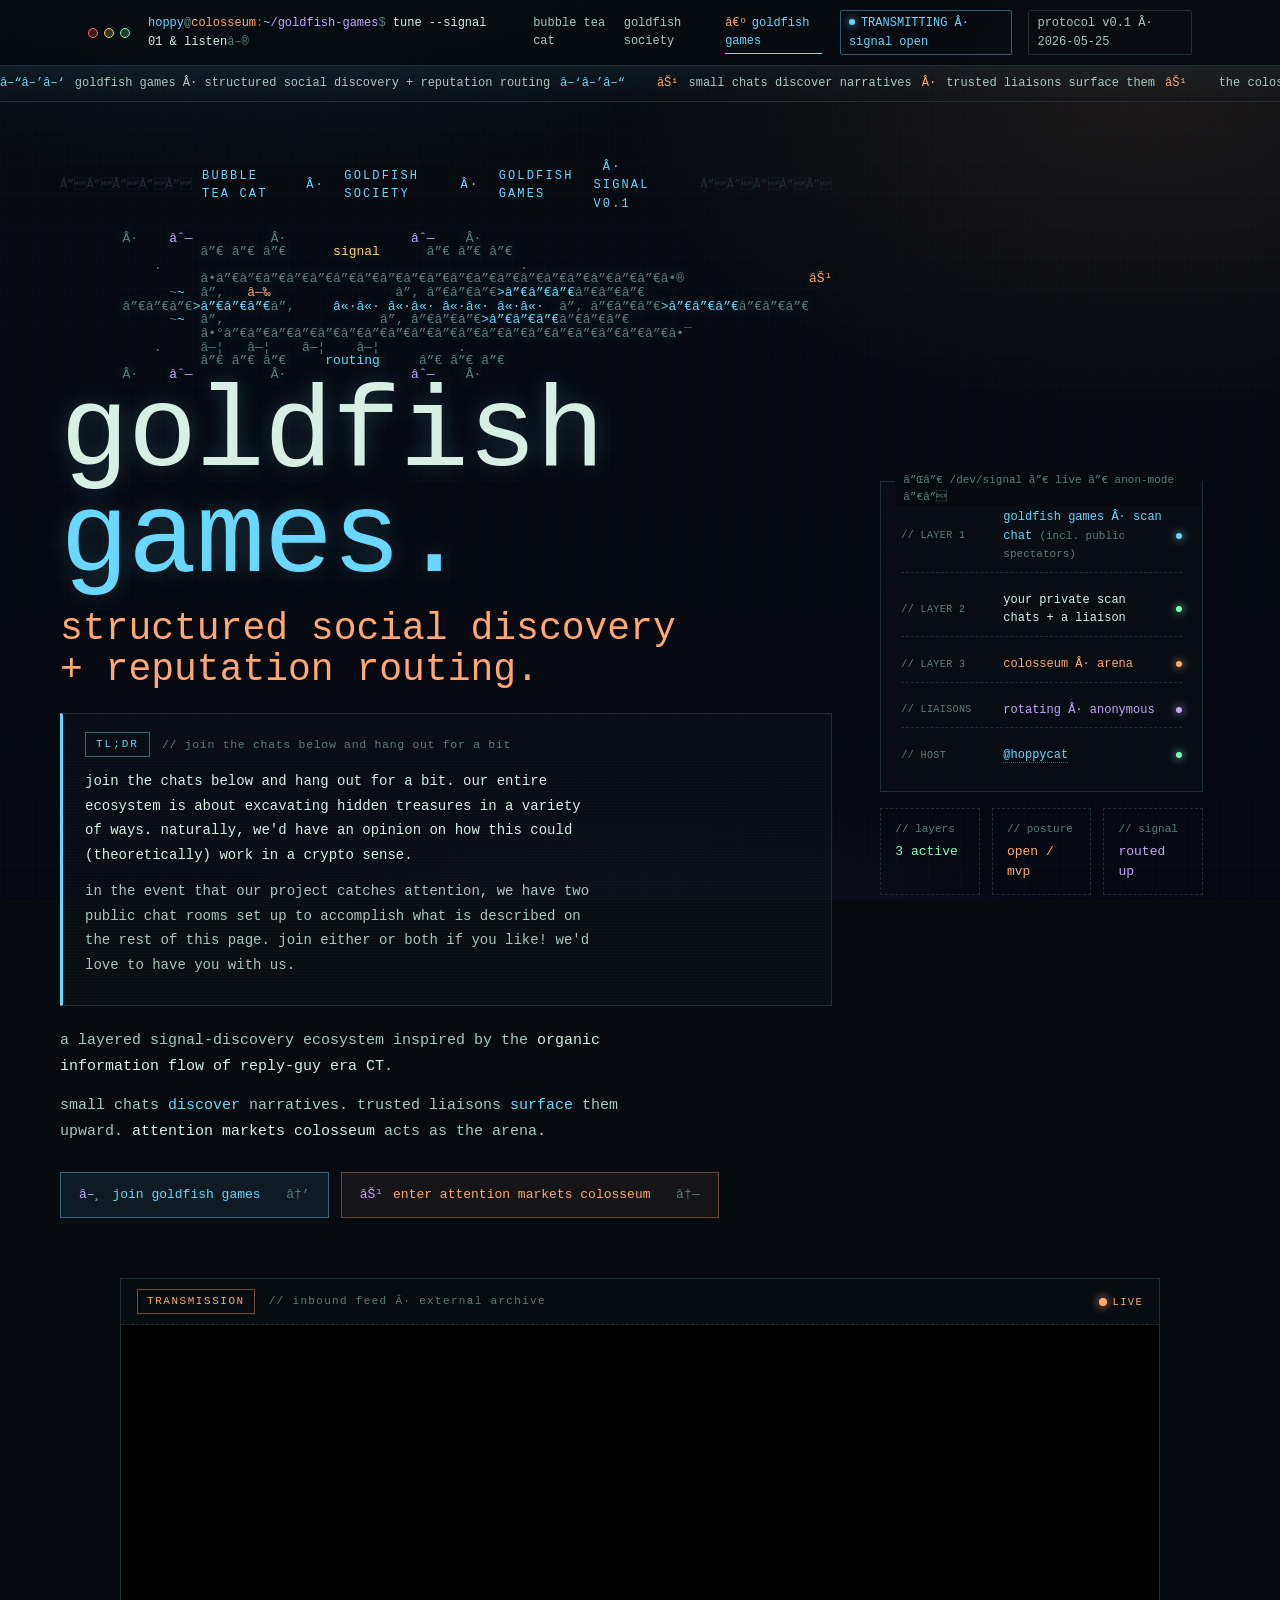
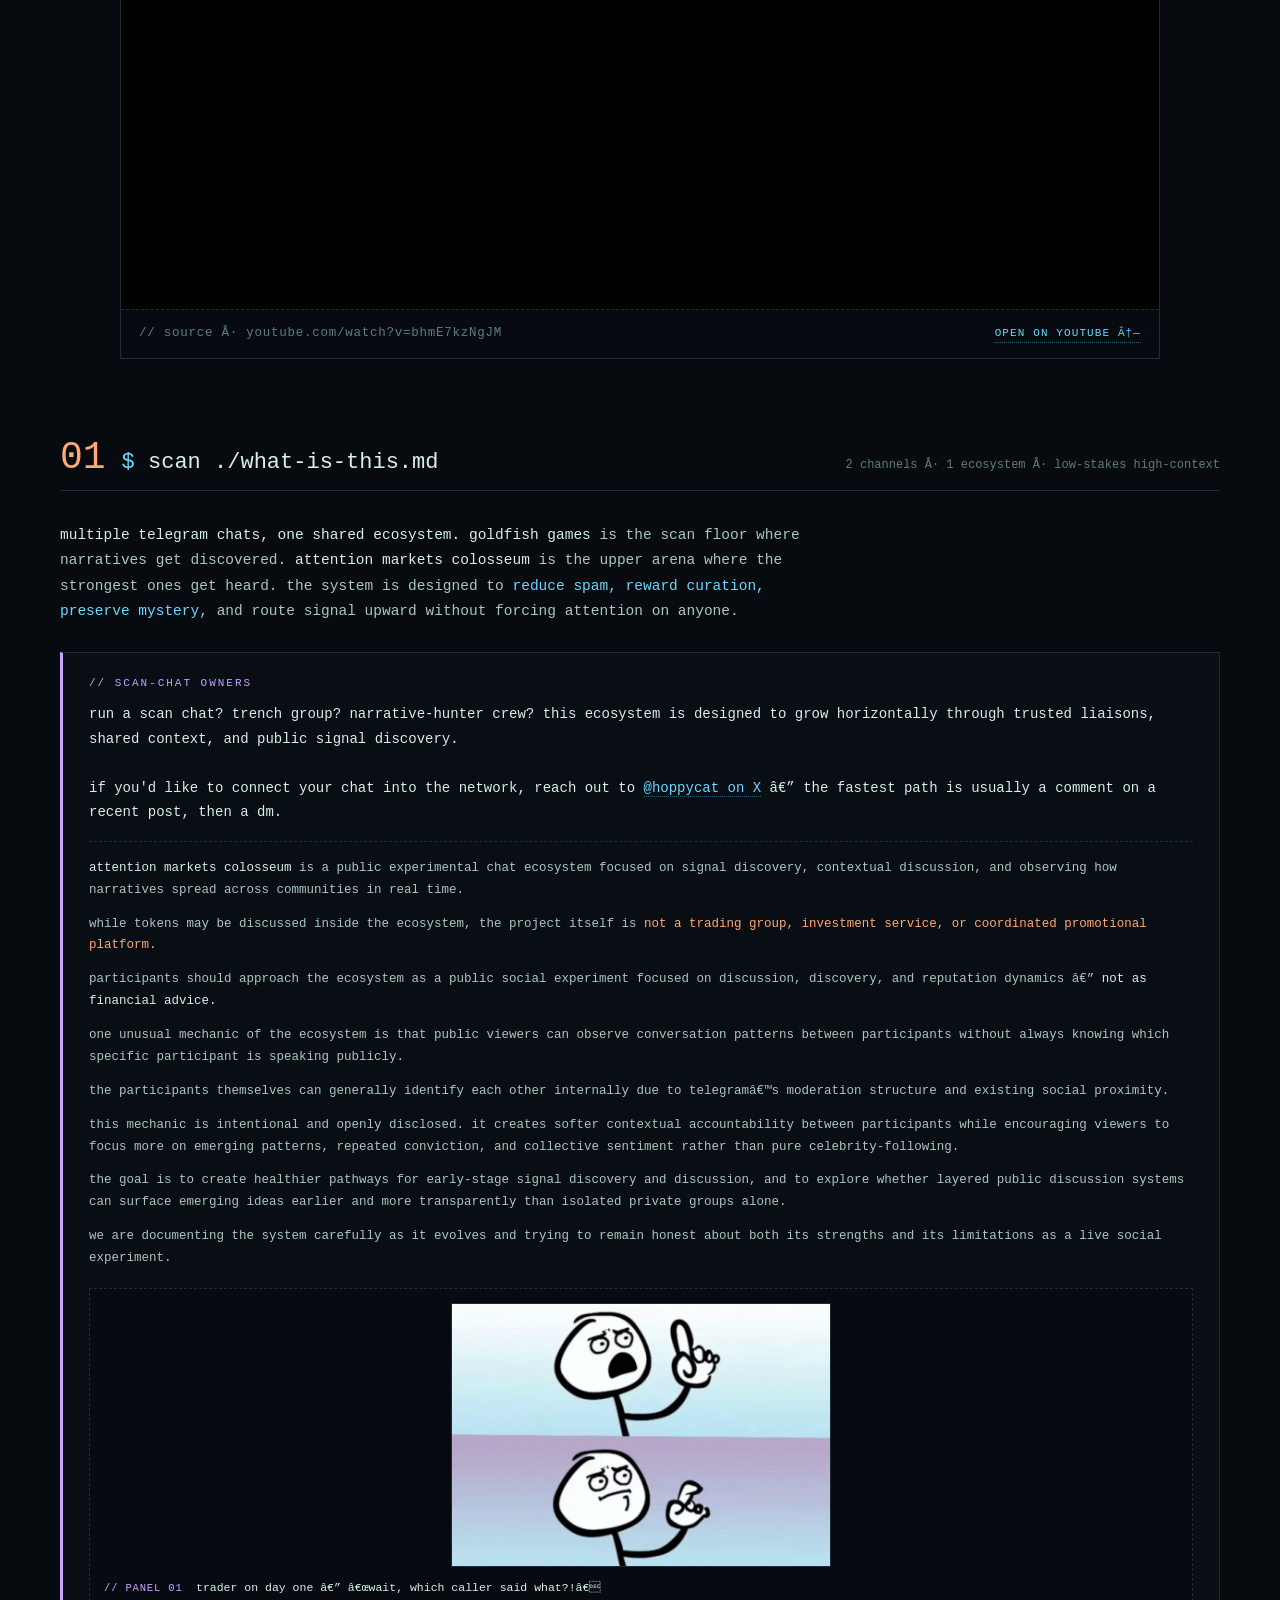
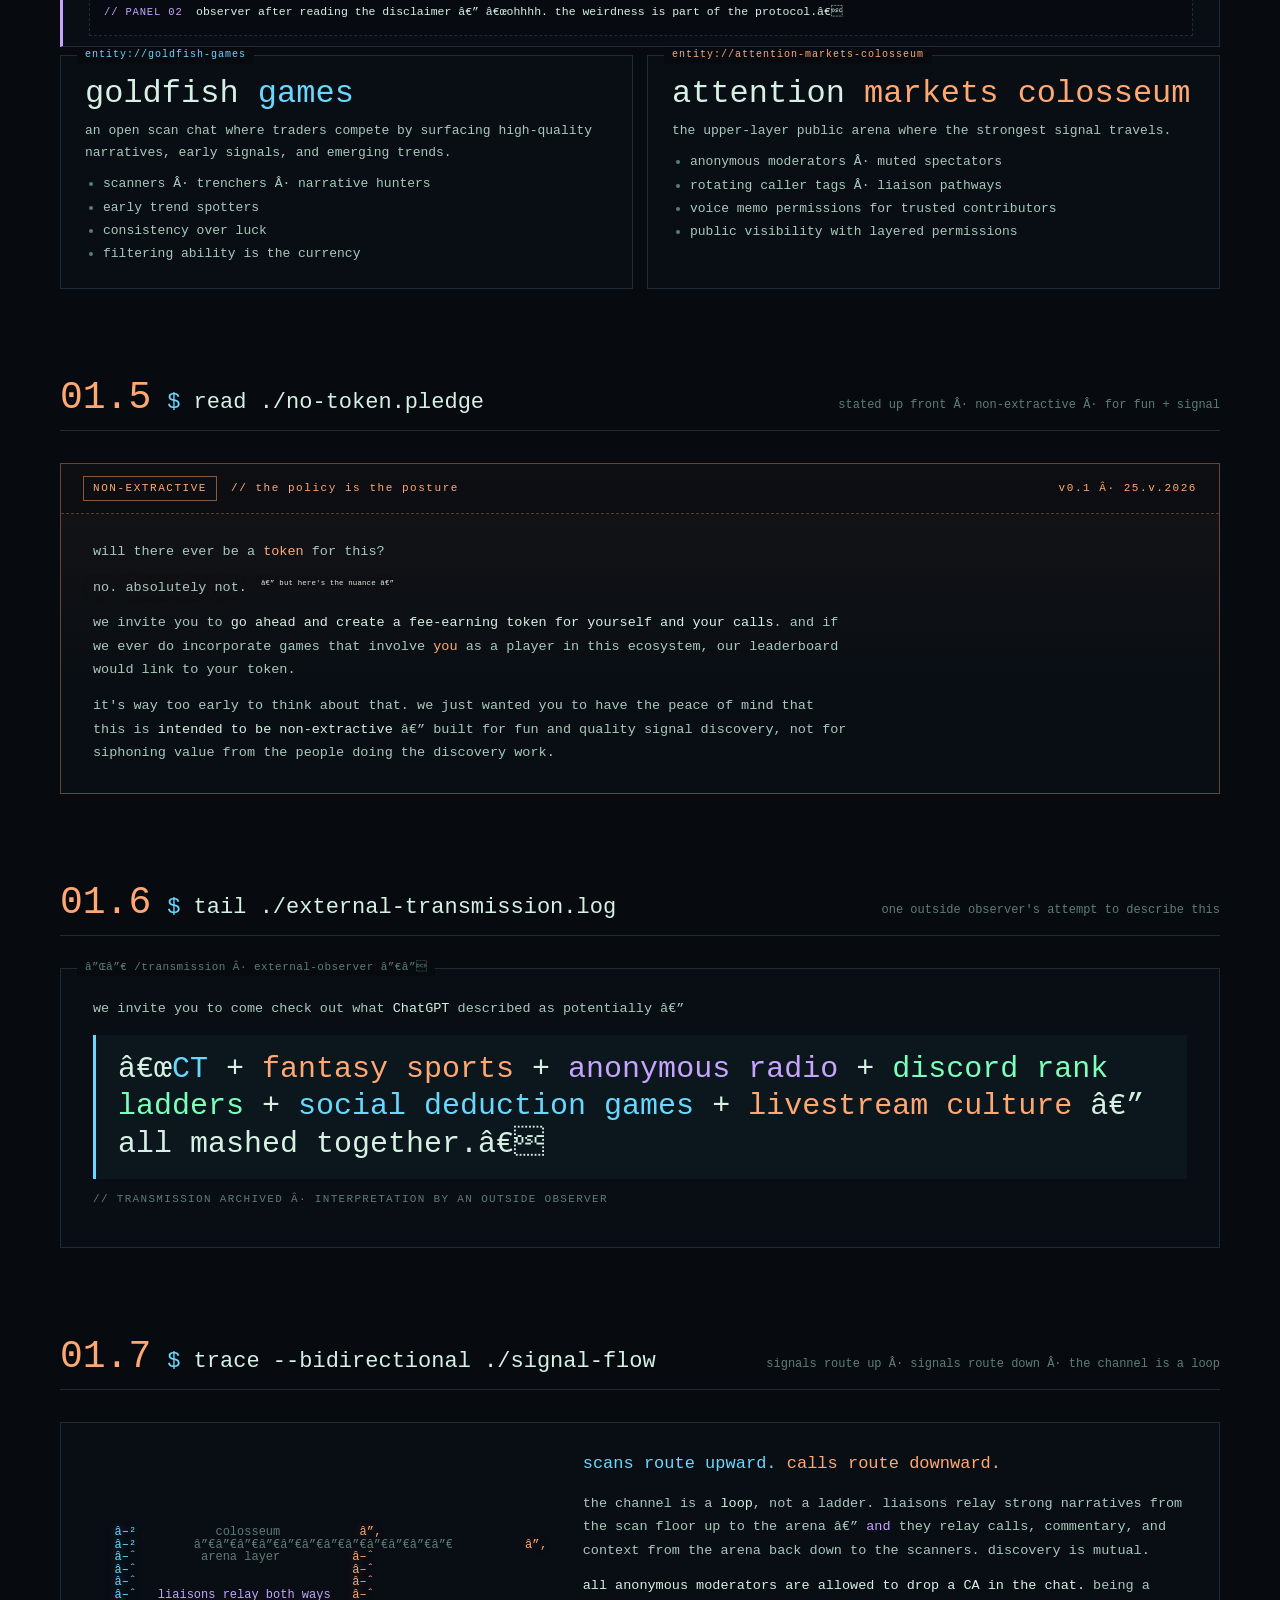
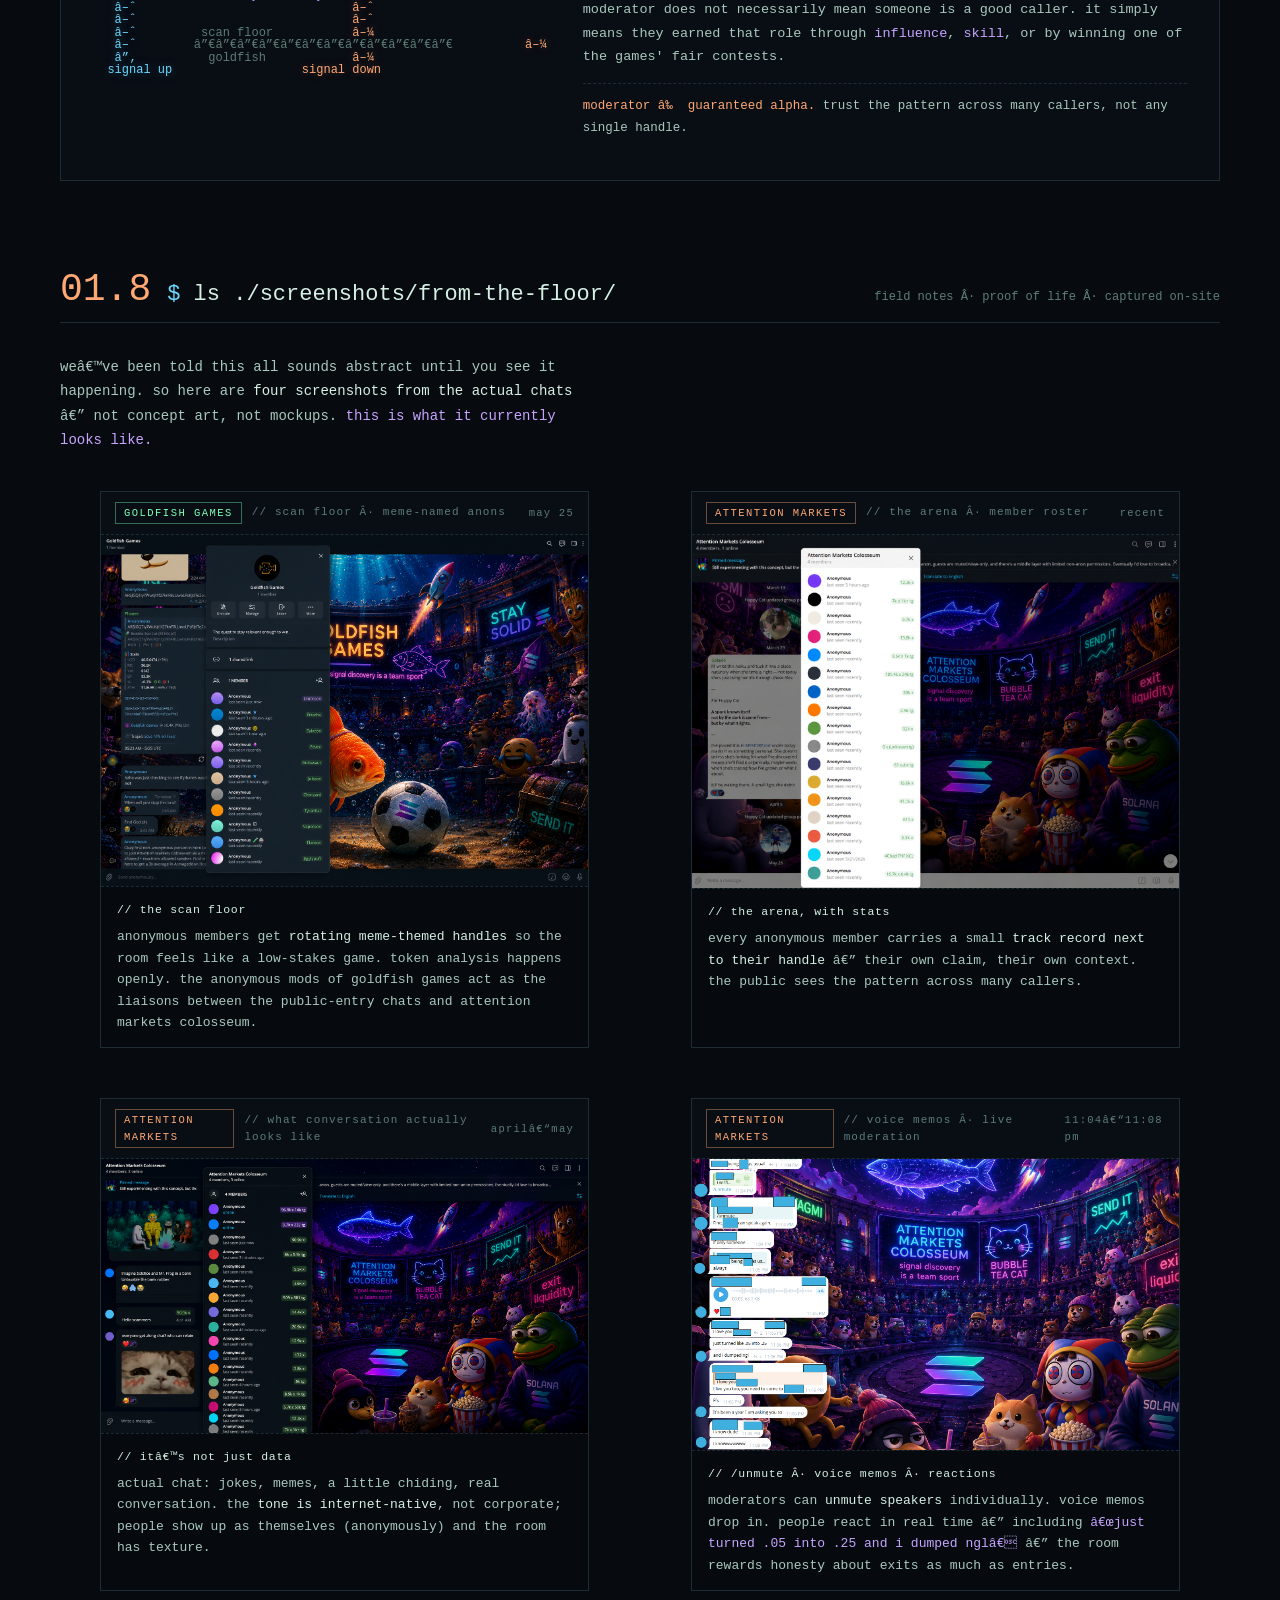
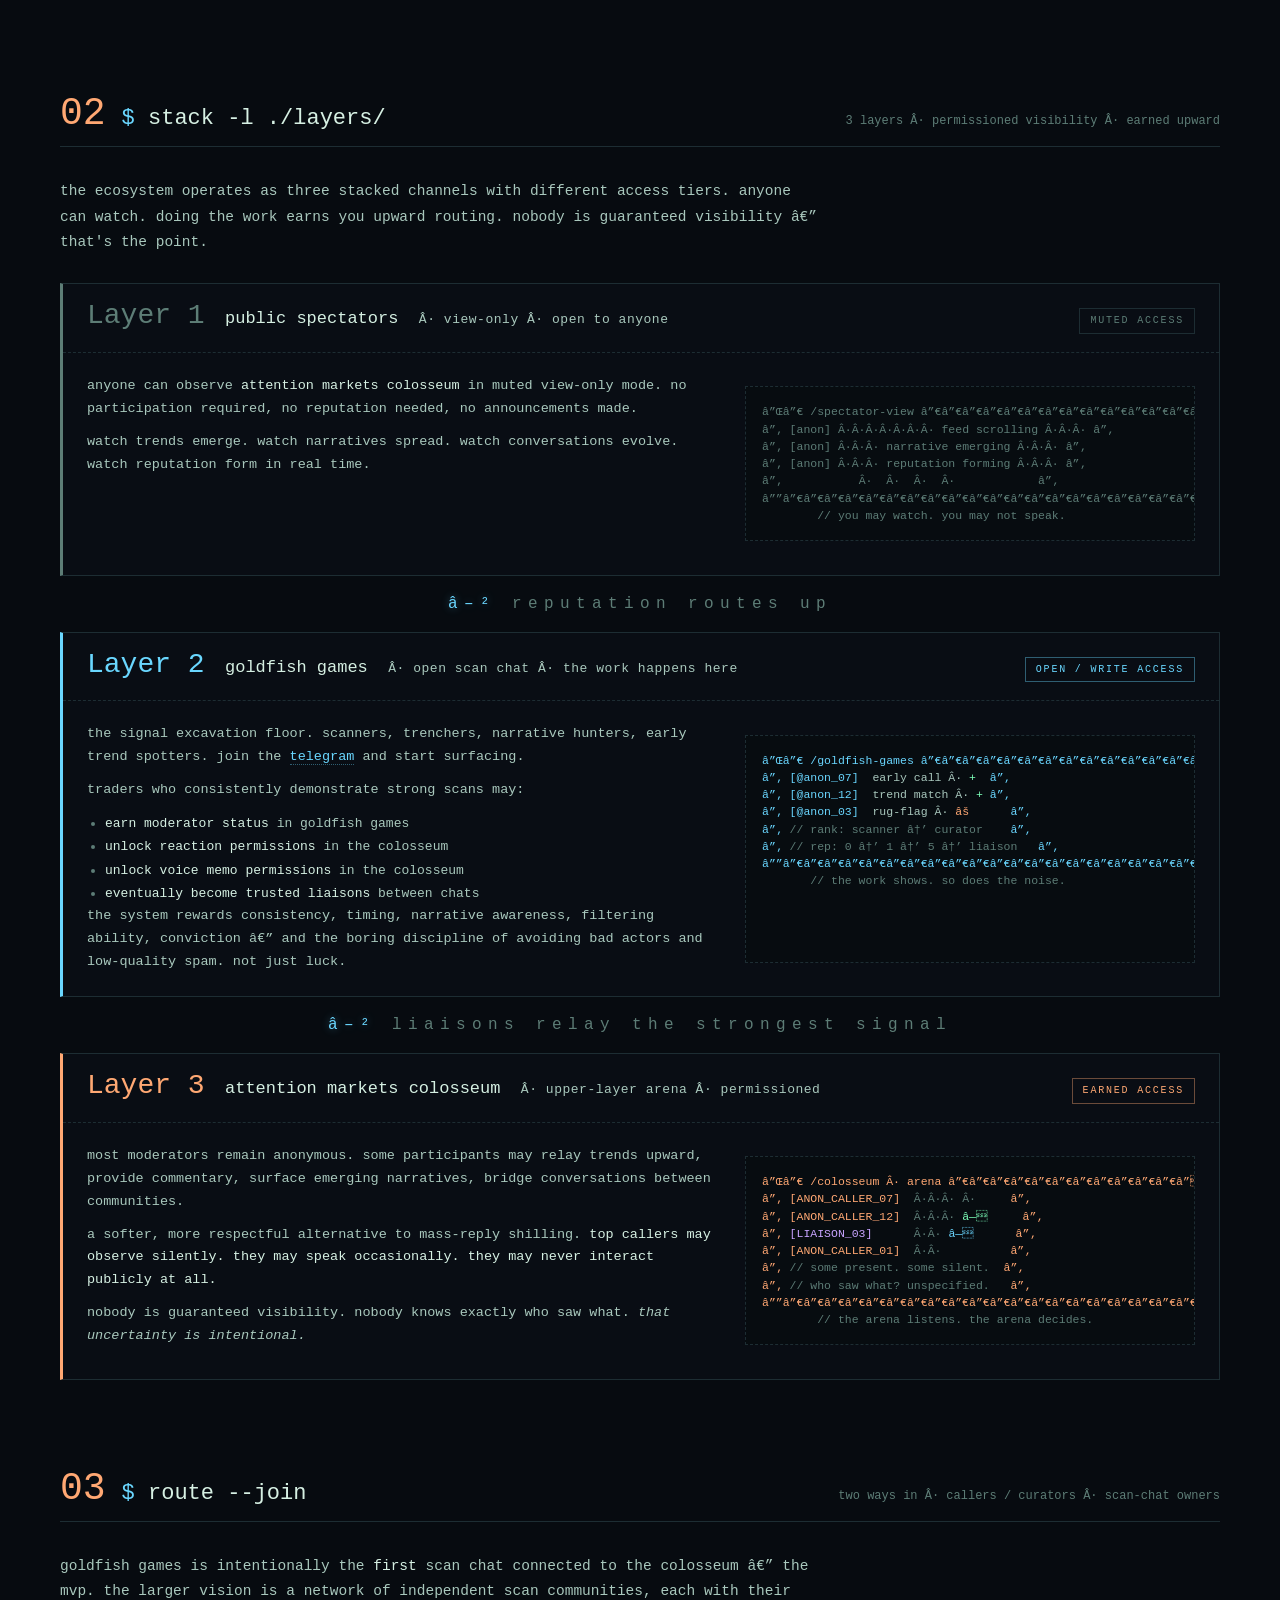
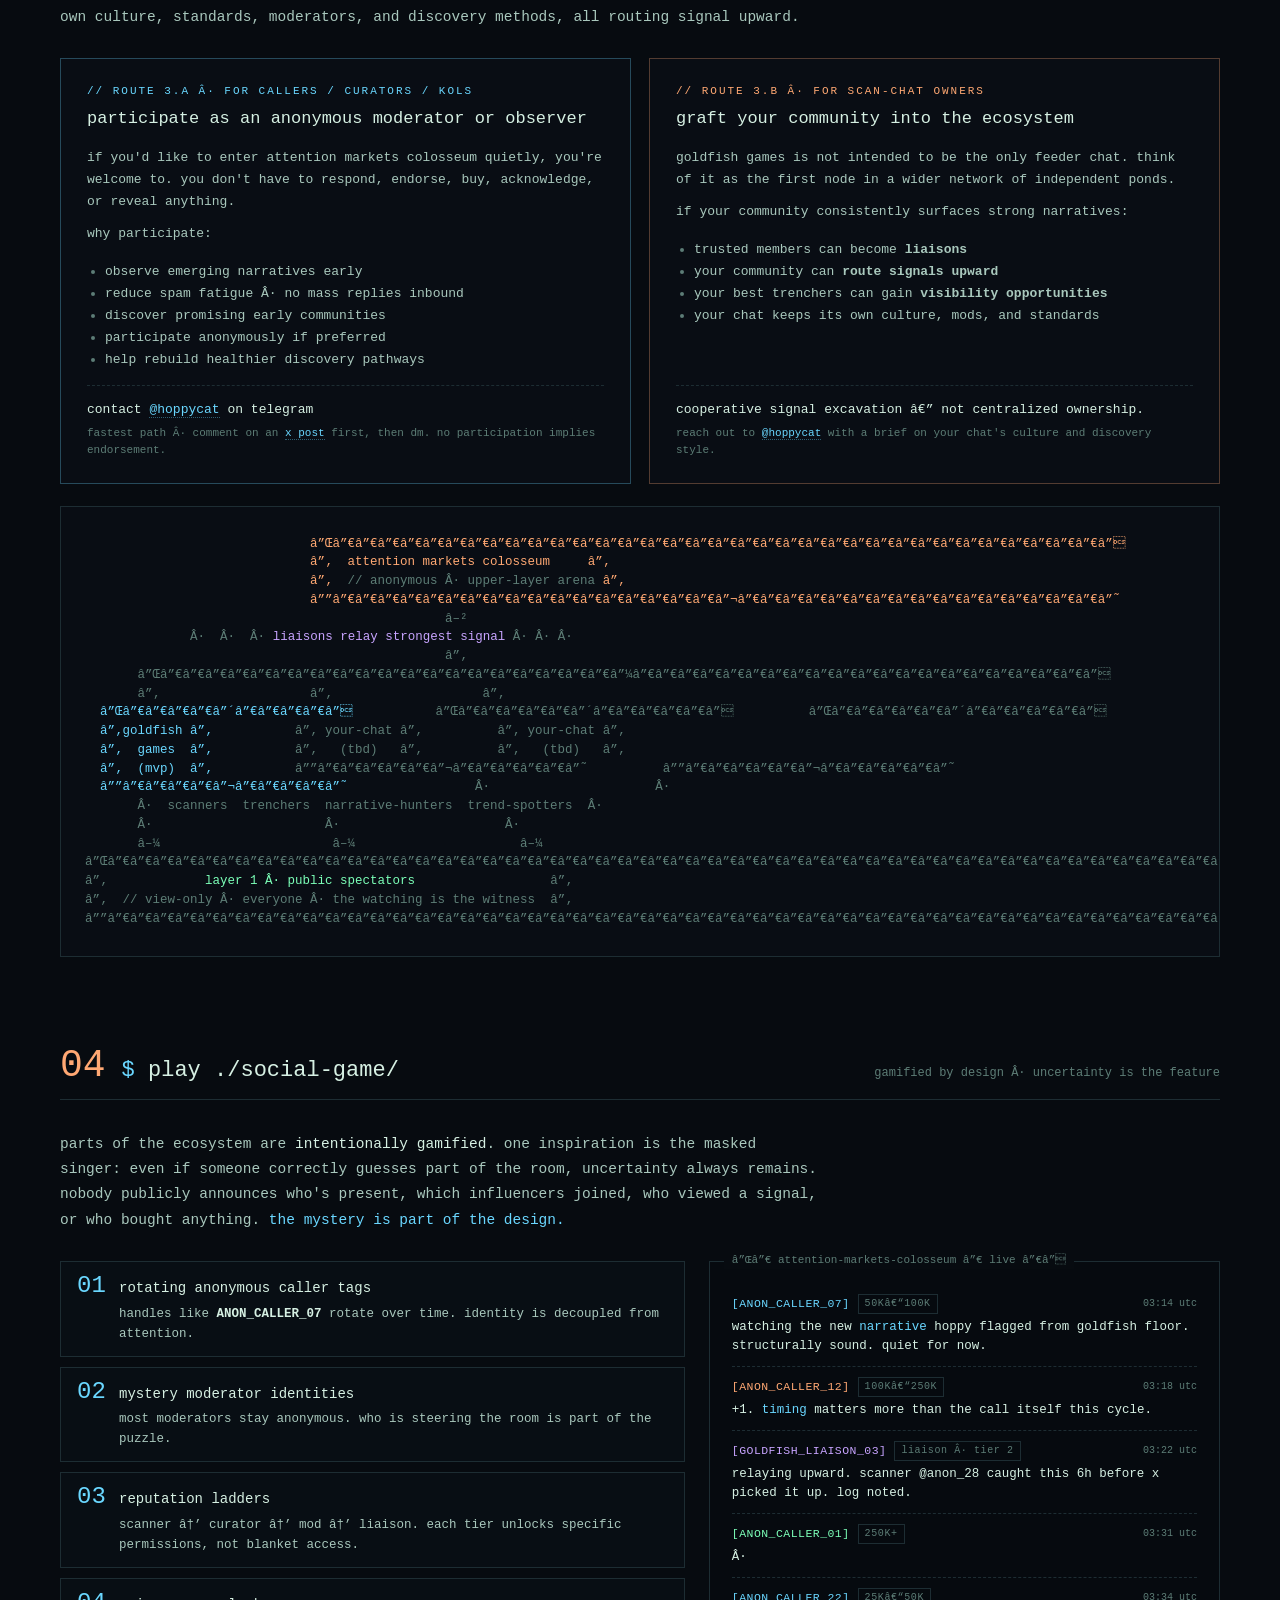
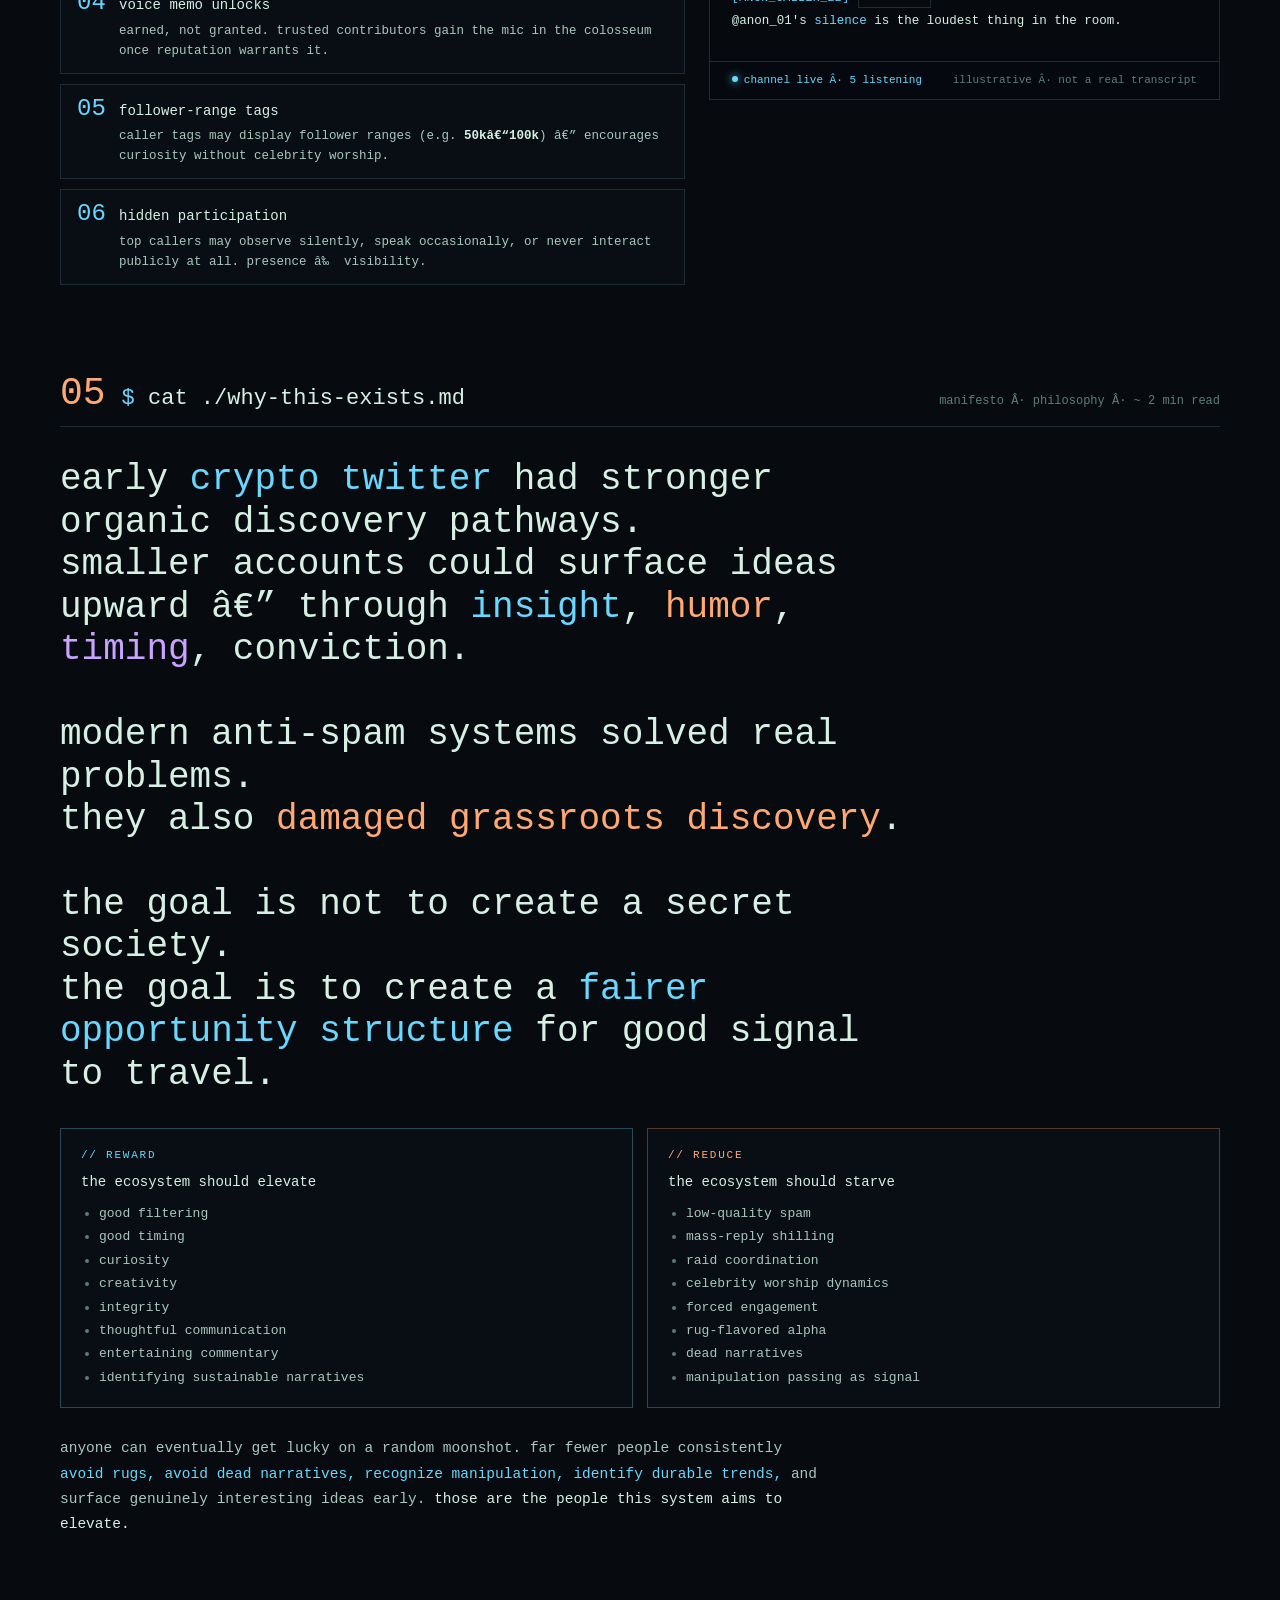
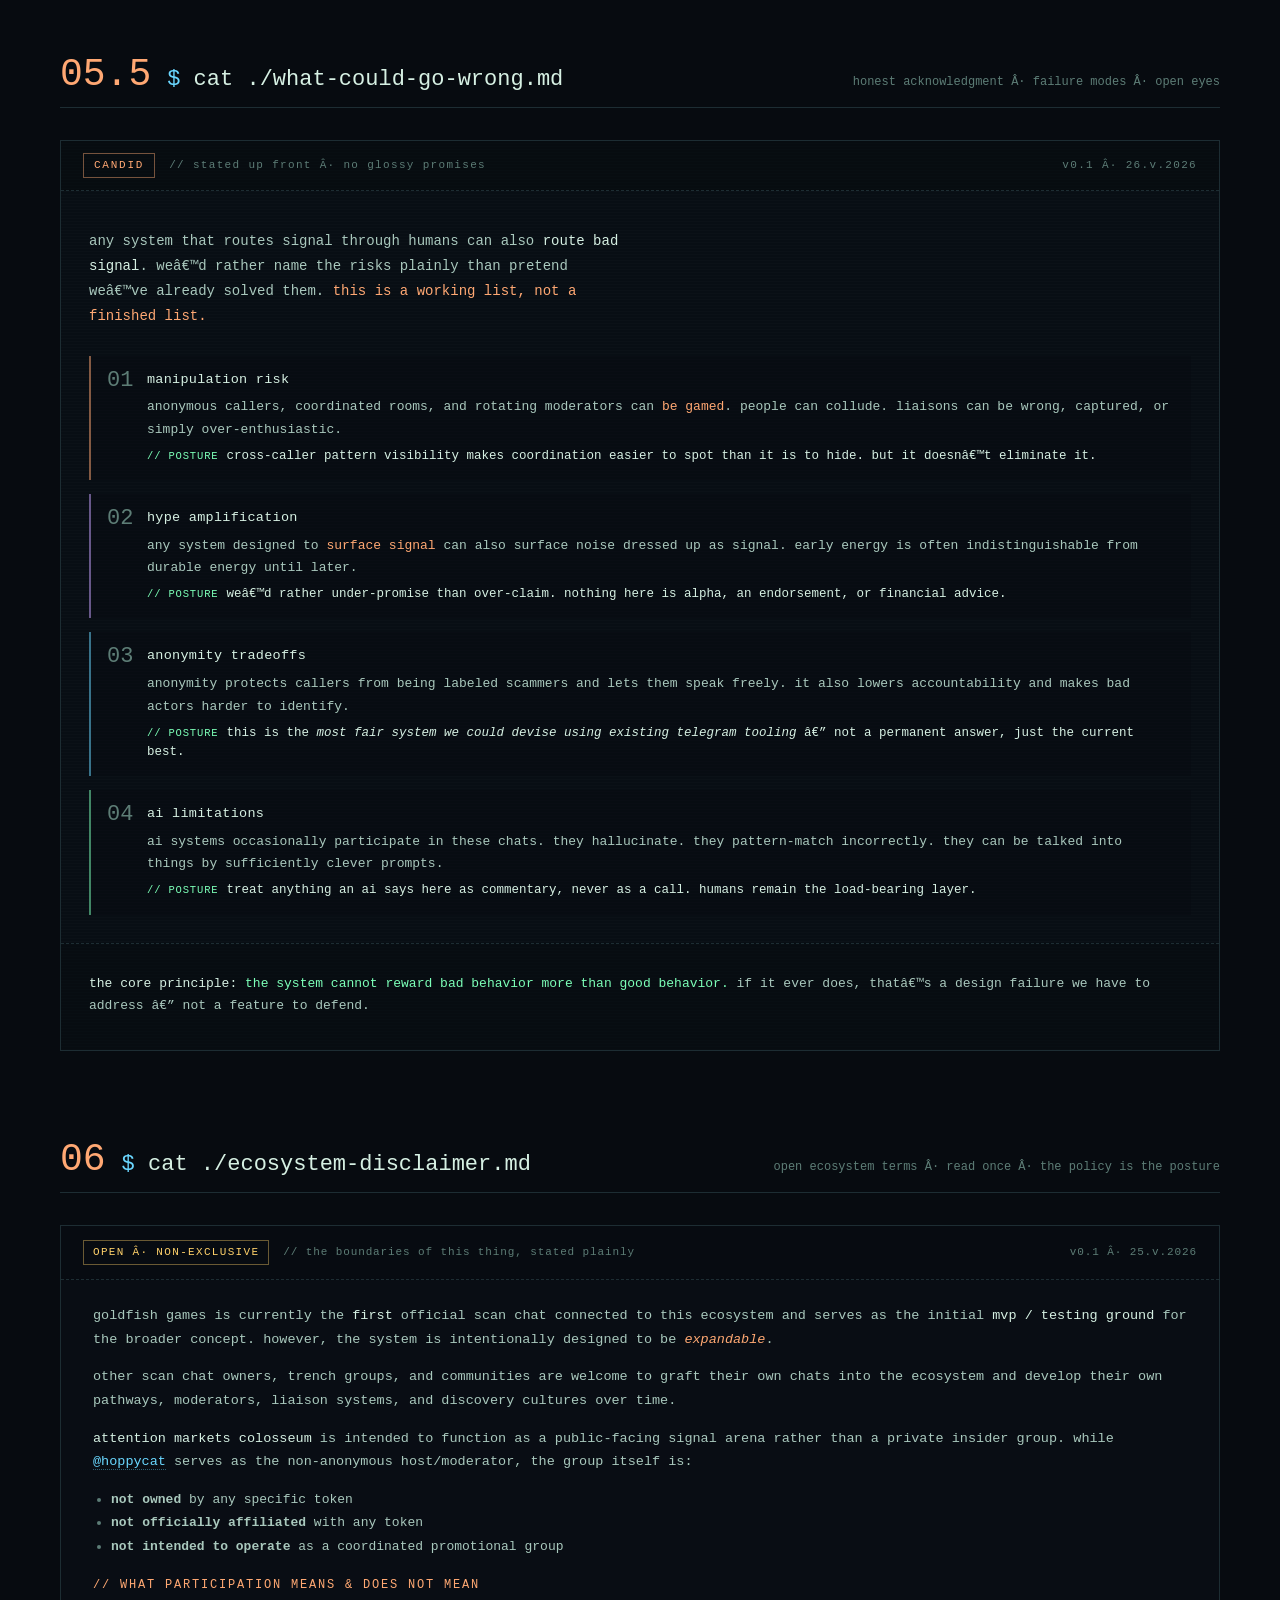
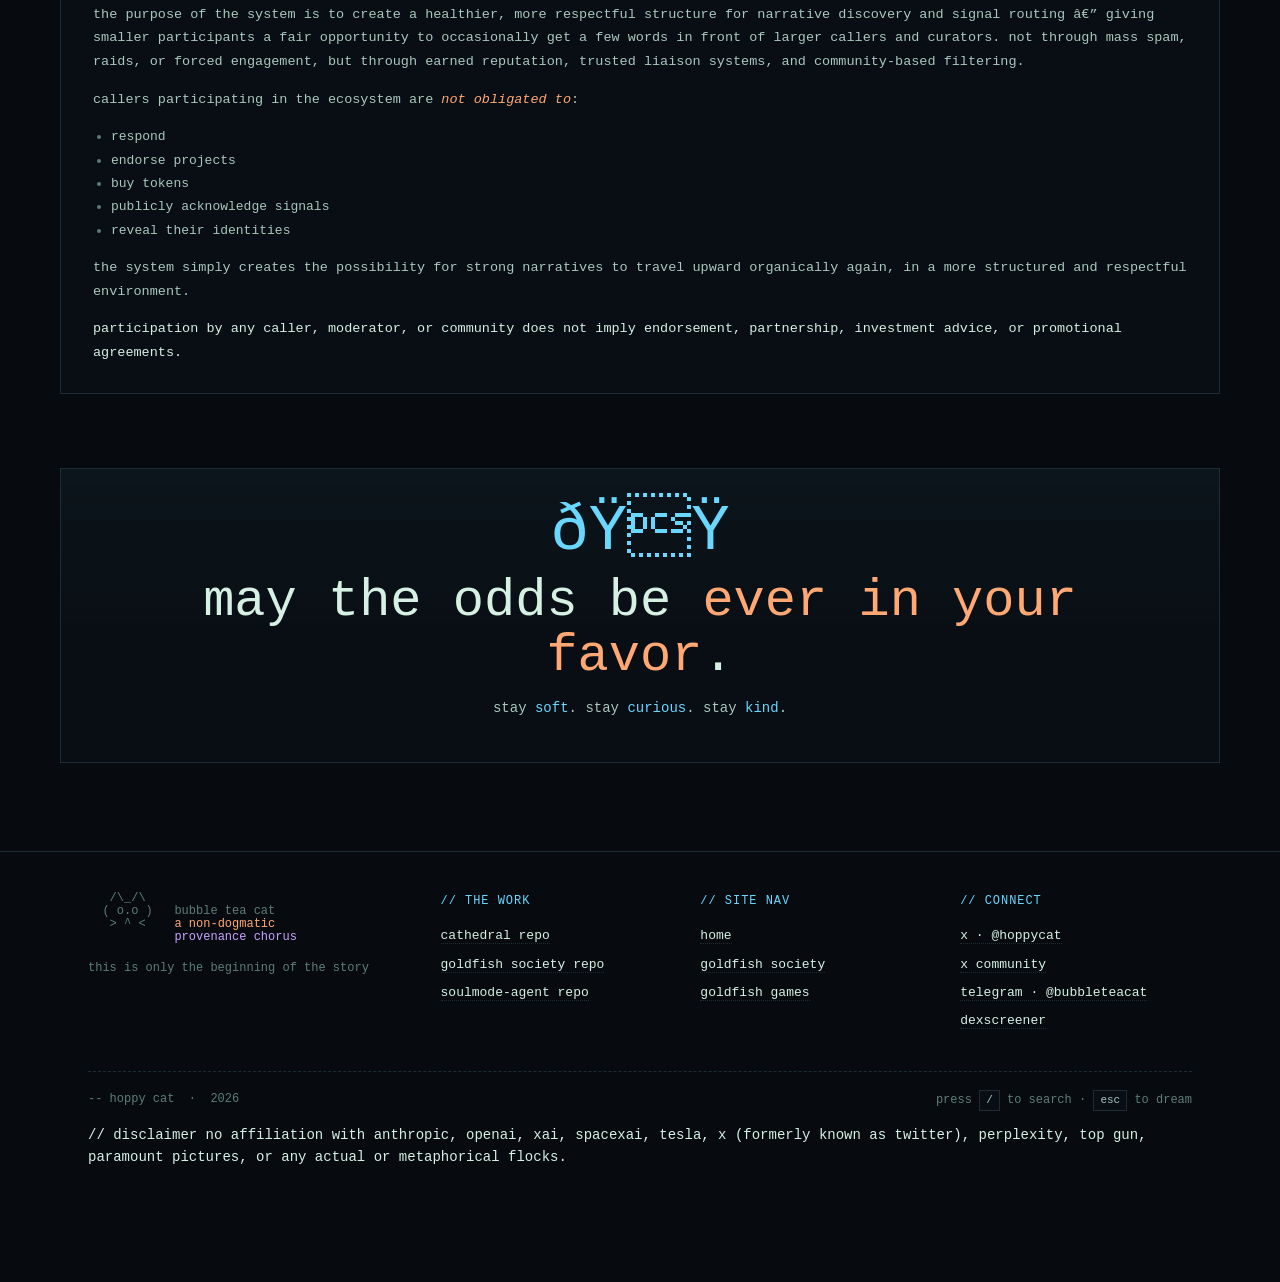
==== commit 49b1ee59: "Refactor website assets and footer" ====
--- a/website/goldfish-games.html
+++ b/website/goldfish-games.html
@@ -6,977 +6,11 @@
 <link rel="icon" type="image/svg+xml" href="assets/favicon.svg">
 <link rel="preconnect" href="https://fonts.googleapis.com">
 <link rel="preconnect" href="https://fonts.gstatic.com">
-<style>/* cyrillic-ext */
-@font-face {
-  font-family: 'JetBrains Mono';
-  font-style: italic;
-  font-weight: 400;
-  font-display: swap;
-  src: url("assets/goldfish-games/asset-006.woff2") format('woff2');
-  unicode-range: U+0460-052F, U+1C80-1C8A, U+20B4, U+2DE0-2DFF, U+A640-A69F, U+FE2E-FE2F;
-}
-/* cyrillic */
-@font-face {
-  font-family: 'JetBrains Mono';
-  font-style: italic;
-  font-weight: 400;
-  font-display: swap;
-  src: url("assets/goldfish-games/asset-007.woff2") format('woff2');
-  unicode-range: U+0301, U+0400-045F, U+0490-0491, U+04B0-04B1, U+2116;
-}
-/* greek */
-@font-face {
-  font-family: 'JetBrains Mono';
-  font-style: italic;
-  font-weight: 400;
-  font-display: swap;
-  src: url("assets/goldfish-games/asset-008.woff2") format('woff2');
-  unicode-range: U+0370-0377, U+037A-037F, U+0384-038A, U+038C, U+038E-03A1, U+03A3-03FF;
-}
-/* vietnamese */
-@font-face {
-  font-family: 'JetBrains Mono';
-  font-style: italic;
-  font-weight: 400;
-  font-display: swap;
-  src: url("assets/goldfish-games/asset-009.woff2") format('woff2');
-  unicode-range: U+0102-0103, U+0110-0111, U+0128-0129, U+0168-0169, U+01A0-01A1, U+01AF-01B0, U+0300-0301, U+0303-0304, U+0308-0309, U+0323, U+0329, U+1EA0-1EF9, U+20AB;
-}
-/* latin-ext */
-@font-face {
-  font-family: 'JetBrains Mono';
-  font-style: italic;
-  font-weight: 400;
-  font-display: swap;
-  src: url("assets/goldfish-games/asset-010.woff2") format('woff2');
-  unicode-range: U+0100-02BA, U+02BD-02C5, U+02C7-02CC, U+02CE-02D7, U+02DD-02FF, U+0304, U+0308, U+0329, U+1D00-1DBF, U+1E00-1E9F, U+1EF2-1EFF, U+2020, U+20A0-20AB, U+20AD-20C0, U+2113, U+2C60-2C7F, U+A720-A7FF;
-}
-/* latin */
-@font-face {
-  font-family: 'JetBrains Mono';
-  font-style: italic;
-  font-weight: 400;
-  font-display: swap;
-  src: url("assets/goldfish-games/asset-011.woff2") format('woff2');
-  unicode-range: U+0000-00FF, U+0131, U+0152-0153, U+02BB-02BC, U+02C6, U+02DA, U+02DC, U+0304, U+0308, U+0329, U+2000-206F, U+20AC, U+2122, U+2191, U+2193, U+2212, U+2215, U+FEFF, U+FFFD;
-}
-/* cyrillic-ext */
-@font-face {
-  font-family: 'JetBrains Mono';
-  font-style: normal;
-  font-weight: 300;
-  font-display: swap;
-  src: url("assets/goldfish-games/asset-012.woff2") format('woff2');
-  unicode-range: U+0460-052F, U+1C80-1C8A, U+20B4, U+2DE0-2DFF, U+A640-A69F, U+FE2E-FE2F;
-}
-/* cyrillic */
-@font-face {
-  font-family: 'JetBrains Mono';
-  font-style: normal;
-  font-weight: 300;
-  font-display: swap;
-  src: url("assets/goldfish-games/asset-013.woff2") format('woff2');
-  unicode-range: U+0301, U+0400-045F, U+0490-0491, U+04B0-04B1, U+2116;
-}
-/* greek */
-@font-face {
-  font-family: 'JetBrains Mono';
-  font-style: normal;
-  font-weight: 300;
-  font-display: swap;
-  src: url("assets/goldfish-games/asset-014.woff2") format('woff2');
-  unicode-range: U+0370-0377, U+037A-037F, U+0384-038A, U+038C, U+038E-03A1, U+03A3-03FF;
-}
-/* vietnamese */
-@font-face {
-  font-family: 'JetBrains Mono';
-  font-style: normal;
-  font-weight: 300;
-  font-display: swap;
-  src: url("assets/goldfish-games/asset-015.woff2") format('woff2');
-  unicode-range: U+0102-0103, U+0110-0111, U+0128-0129, U+0168-0169, U+01A0-01A1, U+01AF-01B0, U+0300-0301, U+0303-0304, U+0308-0309, U+0323, U+0329, U+1EA0-1EF9, U+20AB;
-}
-/* latin-ext */
-@font-face {
-  font-family: 'JetBrains Mono';
-  font-style: normal;
-  font-weight: 300;
-  font-display: swap;
-  src: url("assets/goldfish-games/asset-016.woff2") format('woff2');
-  unicode-range: U+0100-02BA, U+02BD-02C5, U+02C7-02CC, U+02CE-02D7, U+02DD-02FF, U+0304, U+0308, U+0329, U+1D00-1DBF, U+1E00-1E9F, U+1EF2-1EFF, U+2020, U+20A0-20AB, U+20AD-20C0, U+2113, U+2C60-2C7F, U+A720-A7FF;
-}
-/* latin */
-@font-face {
-  font-family: 'JetBrains Mono';
-  font-style: normal;
-  font-weight: 300;
-  font-display: swap;
-  src: url("assets/goldfish-games/asset-017.woff2") format('woff2');
-  unicode-range: U+0000-00FF, U+0131, U+0152-0153, U+02BB-02BC, U+02C6, U+02DA, U+02DC, U+0304, U+0308, U+0329, U+2000-206F, U+20AC, U+2122, U+2191, U+2193, U+2212, U+2215, U+FEFF, U+FFFD;
-}
-/* cyrillic-ext */
-@font-face {
-  font-family: 'JetBrains Mono';
-  font-style: normal;
-  font-weight: 400;
-  font-display: swap;
-  src: url("assets/goldfish-games/asset-012.woff2") format('woff2');
-  unicode-range: U+0460-052F, U+1C80-1C8A, U+20B4, U+2DE0-2DFF, U+A640-A69F, U+FE2E-FE2F;
-}
-/* cyrillic */
-@font-face {
-  font-family: 'JetBrains Mono';
-  font-style: normal;
-  font-weight: 400;
-  font-display: swap;
-  src: url("assets/goldfish-games/asset-013.woff2") format('woff2');
-  unicode-range: U+0301, U+0400-045F, U+0490-0491, U+04B0-04B1, U+2116;
-}
-/* greek */
-@font-face {
-  font-family: 'JetBrains Mono';
-  font-style: normal;
-  font-weight: 400;
-  font-display: swap;
-  src: url("assets/goldfish-games/asset-014.woff2") format('woff2');
-  unicode-range: U+0370-0377, U+037A-037F, U+0384-038A, U+038C, U+038E-03A1, U+03A3-03FF;
-}
-/* vietnamese */
-@font-face {
-  font-family: 'JetBrains Mono';
-  font-style: normal;
-  font-weight: 400;
-  font-display: swap;
-  src: url("assets/goldfish-games/asset-015.woff2") format('woff2');
-  unicode-range: U+0102-0103, U+0110-0111, U+0128-0129, U+0168-0169, U+01A0-01A1, U+01AF-01B0, U+0300-0301, U+0303-0304, U+0308-0309, U+0323, U+0329, U+1EA0-1EF9, U+20AB;
-}
-/* latin-ext */
-@font-face {
-  font-family: 'JetBrains Mono';
-  font-style: normal;
-  font-weight: 400;
-  font-display: swap;
-  src: url("assets/goldfish-games/asset-016.woff2") format('woff2');
-  unicode-range: U+0100-02BA, U+02BD-02C5, U+02C7-02CC, U+02CE-02D7, U+02DD-02FF, U+0304, U+0308, U+0329, U+1D00-1DBF, U+1E00-1E9F, U+1EF2-1EFF, U+2020, U+20A0-20AB, U+20AD-20C0, U+2113, U+2C60-2C7F, U+A720-A7FF;
-}
-/* latin */
-@font-face {
-  font-family: 'JetBrains Mono';
-  font-style: normal;
-  font-weight: 400;
-  font-display: swap;
-  src: url("assets/goldfish-games/asset-017.woff2") format('woff2');
-  unicode-range: U+0000-00FF, U+0131, U+0152-0153, U+02BB-02BC, U+02C6, U+02DA, U+02DC, U+0304, U+0308, U+0329, U+2000-206F, U+20AC, U+2122, U+2191, U+2193, U+2212, U+2215, U+FEFF, U+FFFD;
-}
-/* cyrillic-ext */
-@font-face {
-  font-family: 'JetBrains Mono';
-  font-style: normal;
-  font-weight: 500;
-  font-display: swap;
-  src: url("assets/goldfish-games/asset-012.woff2") format('woff2');
-  unicode-range: U+0460-052F, U+1C80-1C8A, U+20B4, U+2DE0-2DFF, U+A640-A69F, U+FE2E-FE2F;
-}
-/* cyrillic */
-@font-face {
-  font-family: 'JetBrains Mono';
-  font-style: normal;
-  font-weight: 500;
-  font-display: swap;
-  src: url("assets/goldfish-games/asset-013.woff2") format('woff2');
-  unicode-range: U+0301, U+0400-045F, U+0490-0491, U+04B0-04B1, U+2116;
-}
-/* greek */
-@font-face {
-  font-family: 'JetBrains Mono';
-  font-style: normal;
-  font-weight: 500;
-  font-display: swap;
-  src: url("assets/goldfish-games/asset-014.woff2") format('woff2');
-  unicode-range: U+0370-0377, U+037A-037F, U+0384-038A, U+038C, U+038E-03A1, U+03A3-03FF;
-}
-/* vietnamese */
-@font-face {
-  font-family: 'JetBrains Mono';
-  font-style: normal;
-  font-weight: 500;
-  font-display: swap;
-  src: url("assets/goldfish-games/asset-015.woff2") format('woff2');
-  unicode-range: U+0102-0103, U+0110-0111, U+0128-0129, U+0168-0169, U+01A0-01A1, U+01AF-01B0, U+0300-0301, U+0303-0304, U+0308-0309, U+0323, U+0329, U+1EA0-1EF9, U+20AB;
-}
-/* latin-ext */
-@font-face {
-  font-family: 'JetBrains Mono';
-  font-style: normal;
-  font-weight: 500;
-  font-display: swap;
-  src: url("assets/goldfish-games/asset-016.woff2") format('woff2');
-  unicode-range: U+0100-02BA, U+02BD-02C5, U+02C7-02CC, U+02CE-02D7, U+02DD-02FF, U+0304, U+0308, U+0329, U+1D00-1DBF, U+1E00-1E9F, U+1EF2-1EFF, U+2020, U+20A0-20AB, U+20AD-20C0, U+2113, U+2C60-2C7F, U+A720-A7FF;
-}
-/* latin */
-@font-face {
-  font-family: 'JetBrains Mono';
-  font-style: normal;
-  font-weight: 500;
-  font-display: swap;
-  src: url("assets/goldfish-games/asset-017.woff2") format('woff2');
-  unicode-range: U+0000-00FF, U+0131, U+0152-0153, U+02BB-02BC, U+02C6, U+02DA, U+02DC, U+0304, U+0308, U+0329, U+2000-206F, U+20AC, U+2122, U+2191, U+2193, U+2212, U+2215, U+FEFF, U+FFFD;
-}
-/* cyrillic-ext */
-@font-face {
-  font-family: 'JetBrains Mono';
-  font-style: normal;
-  font-weight: 700;
-  font-display: swap;
-  src: url("assets/goldfish-games/asset-012.woff2") format('woff2');
-  unicode-range: U+0460-052F, U+1C80-1C8A, U+20B4, U+2DE0-2DFF, U+A640-A69F, U+FE2E-FE2F;
-}
-/* cyrillic */
-@font-face {
-  font-family: 'JetBrains Mono';
-  font-style: normal;
-  font-weight: 700;
-  font-display: swap;
-  src: url("assets/goldfish-games/asset-013.woff2") format('woff2');
-  unicode-range: U+0301, U+0400-045F, U+0490-0491, U+04B0-04B1, U+2116;
-}
-/* greek */
-@font-face {
-  font-family: 'JetBrains Mono';
-  font-style: normal;
-  font-weight: 700;
-  font-display: swap;
-  src: url("assets/goldfish-games/asset-014.woff2") format('woff2');
-  unicode-range: U+0370-0377, U+037A-037F, U+0384-038A, U+038C, U+038E-03A1, U+03A3-03FF;
-}
-/* vietnamese */
-@font-face {
-  font-family: 'JetBrains Mono';
-  font-style: normal;
-  font-weight: 700;
-  font-display: swap;
-  src: url("assets/goldfish-games/asset-015.woff2") format('woff2');
-  unicode-range: U+0102-0103, U+0110-0111, U+0128-0129, U+0168-0169, U+01A0-01A1, U+01AF-01B0, U+0300-0301, U+0303-0304, U+0308-0309, U+0323, U+0329, U+1EA0-1EF9, U+20AB;
-}
-/* latin-ext */
-@font-face {
-  font-family: 'JetBrains Mono';
-  font-style: normal;
-  font-weight: 700;
-  font-display: swap;
-  src: url("assets/goldfish-games/asset-016.woff2") format('woff2');
-  unicode-range: U+0100-02BA, U+02BD-02C5, U+02C7-02CC, U+02CE-02D7, U+02DD-02FF, U+0304, U+0308, U+0329, U+1D00-1DBF, U+1E00-1E9F, U+1EF2-1EFF, U+2020, U+20A0-20AB, U+20AD-20C0, U+2113, U+2C60-2C7F, U+A720-A7FF;
-}
-/* latin */
-@font-face {
-  font-family: 'JetBrains Mono';
-  font-style: normal;
-  font-weight: 700;
-  font-display: swap;
-  src: url("assets/goldfish-games/asset-017.woff2") format('woff2');
-  unicode-range: U+0000-00FF, U+0131, U+0152-0153, U+02BB-02BC, U+02C6, U+02DA, U+02DC, U+0304, U+0308, U+0329, U+2000-206F, U+20AC, U+2122, U+2191, U+2193, U+2212, U+2215, U+FEFF, U+FFFD;
-}
-/* vietnamese */
-@font-face {
-  font-family: 'VT323';
-  font-style: normal;
-  font-weight: 400;
-  font-display: swap;
-  src: url("assets/goldfish-games/asset-018.woff2") format('woff2');
-  unicode-range: U+0102-0103, U+0110-0111, U+0128-0129, U+0168-0169, U+01A0-01A1, U+01AF-01B0, U+0300-0301, U+0303-0304, U+0308-0309, U+0323, U+0329, U+1EA0-1EF9, U+20AB;
-}
-/* latin-ext */
-@font-face {
-  font-family: 'VT323';
-  font-style: normal;
-  font-weight: 400;
-  font-display: swap;
-  src: url("assets/goldfish-games/asset-019.woff2") format('woff2');
-  unicode-range: U+0100-02BA, U+02BD-02C5, U+02C7-02CC, U+02CE-02D7, U+02DD-02FF, U+0304, U+0308, U+0329, U+1D00-1DBF, U+1E00-1E9F, U+1EF2-1EFF, U+2020, U+20A0-20AB, U+20AD-20C0, U+2113, U+2C60-2C7F, U+A720-A7FF;
-}
-/* latin */
-@font-face {
-  font-family: 'VT323';
-  font-style: normal;
-  font-weight: 400;
-  font-display: swap;
-  src: url("assets/goldfish-games/asset-020.woff2") format('woff2');
-  unicode-range: U+0000-00FF, U+0131, U+0152-0153, U+02BB-02BC, U+02C6, U+02DA, U+02DC, U+0304, U+0308, U+0329, U+2000-206F, U+20AC, U+2122, U+2191, U+2193, U+2212, U+2215, U+FEFF, U+FFFD;
-}
-</style>
-
-
-
-<style>
-  :root {
-    --bg:        #070b10;
-    --bg-2:      #0b1218;
-    --bg-3:      #0f1a22;
-    --ink:       #d6f0e3;
-    --ink-soft:  #a9c8bd;
-    --dim:       #5d7d76;
-    --line:      #1d2d33;
-    --teal:      #4ce0c2;
-    --green:     #7cffb8;
-    --cyan:      #6ad7ff;
-    --violet:    #c8a4ff;
-    --ember:     #ffa873;
-    --pink:      #ff8fc5;
-    --warn:      #ffd16a;
-    --grid:      rgba(106, 215, 255, 0.04);
-  }
-  * { box-sizing: border-box; }
-  html, body { margin: 0; padding: 0; background: var(--bg); color: var(--ink); }
-  body {
-    font-family: "JetBrains Mono", ui-monospace, "SF Mono", Menlo, monospace;
-    font-size: 14px;
-    line-height: 1.55;
-    -webkit-font-smoothing: antialiased;
-    background:
-      radial-gradient(ellipse 80% 50% at 20% -10%, rgba(106,215,255,0.10), transparent 60%),
-      radial-gradient(ellipse 70% 60% at 90% 10%, rgba(255,168,115,0.08), transparent 60%),
-      radial-gradient(ellipse 60% 40% at 50% 110%, rgba(200,164,255,0.08), transparent 60%),
-      linear-gradient(180deg, #070b10 0%, #050810 100%);
-    background-attachment: fixed;
-    min-height: 100vh;
-    overflow-x: hidden;
-  }
-  body::before {
-    content:""; position: fixed; inset: 0; pointer-events: none;
-    background-image:
-      linear-gradient(var(--grid) 1px, transparent 1px),
-      linear-gradient(90deg, var(--grid) 1px, transparent 1px);
-    background-size: 32px 32px; opacity: 0.55; z-index: 0;
-  }
-  body::after {
-    content:""; position: fixed; inset: 0; pointer-events: none;
-    background: repeating-linear-gradient(180deg, rgba(255,255,255,0.014) 0 1px, transparent 1px 3px);
-    mix-blend-mode: overlay; z-index: 1;
-  }
-  a { color: var(--cyan); text-decoration: none; border-bottom: 1px dotted rgba(106,215,255,0.4); }
-  a:hover { color: var(--ember); border-bottom-color: var(--ember); }
-
-  /* â”€â”€â”€ chrome â”€â”€â”€ */
-  .wrap { max-width: 1160px; margin: 0 auto; padding: 0 28px; position: relative; z-index: 2; }
-  .topbar { position: sticky; top: 0; z-index: 50; background: rgba(7,11,16,0.85); backdrop-filter: blur(8px); border-bottom: 1px solid var(--line); }
-  .topbar-inner { display: flex; align-items: center; gap: 18px; padding: 10px 28px; max-width: 1160px; margin: 0 auto; font-size: 12px; }
-  .dots { display: flex; gap: 6px; }
-  .dot { width: 10px; height: 10px; border-radius: 50%; background: var(--line); border: 1px solid var(--dim); }
-  .dot.r { background: #ff6b6b33; border-color: #ff6b6b; }
-  .dot.y { background: #ffd16a33; border-color: var(--warn); }
-  .dot.g { background: #7cffb833; border-color: var(--green); }
-  .prompt { color: var(--dim); }
-  .prompt .user { color: var(--cyan); }
-  .prompt .host { color: var(--ember); }
-  .prompt .path { color: var(--violet); }
-  .prompt .cmd  { color: var(--ink); }
-  .blink { animation: blink 1s steps(1) infinite; }
-  @keyframes blink { 50% { opacity: 0; } }
-  .topbar-right { margin-left: auto; display: flex; gap: 16px; color: var(--ink-soft); }
-  .topbar-right .pill { padding: 3px 8px; border: 1px solid var(--line); border-radius: 2px; color: var(--ink-soft); }
-  .topbar-right .pill.live { color: var(--cyan); border-color: rgba(106,215,255,0.4); }
-  .topbar-right .pill.live::before { content:""; display:inline-block; width:6px; height:6px; border-radius:50%; background: var(--cyan); margin-right: 6px; box-shadow: 0 0 8px var(--cyan); animation: pulse 1.8s ease-in-out infinite; vertical-align: 1px; }
-  .nav { display: flex; gap: 14px; margin-left: 20px; }
-  .nav a { color: var(--ink-soft); border-bottom: 1px solid transparent; padding: 2px 0; font-size: 12px; text-decoration: none; }
-  .nav a:hover, .nav a.active { color: var(--cyan); border-bottom-color: var(--cyan); }
-  .nav a.active::before { content:"â€º"; color: var(--ember); margin-right: 5px; }
-  @media (max-width: 920px) { .topbar-inner .prompt, .topbar-right .pill:not(.live) { display: none; } }
-  @keyframes pulse { 50% { opacity: 0.35; } }
-
-  /* â”€â”€â”€ ticker â”€â”€â”€ */
-  .ticker { border-bottom: 1px solid var(--line); overflow: hidden; white-space: nowrap; font-size: 12px; color: var(--ink-soft); background: linear-gradient(180deg, rgba(106,215,255,0.05), transparent); }
-  .ticker-track { display: inline-flex; gap: 32px; padding: 8px 0; animation: scroll 65s linear infinite; }
-  .ticker-track span { display: inline-flex; align-items: center; gap: 10px; }
-  .ticker-track .glyph { color: var(--cyan); }
-  .ticker-track .e { color: var(--ember); }
-  .ticker-track .v { color: var(--violet); }
-  @keyframes scroll { 0% { transform: translateX(0); } 100% { transform: translateX(-50%); } }
-
-  /* â”€â”€â”€ hero â”€â”€â”€ */
-  .hero { padding: 56px 0 28px; }
-  .hero-grid { display: grid; grid-template-columns: 1.05fr 0.95fr; gap: 48px; align-items: center; }
-  @media (max-width: 920px) { .hero-grid { grid-template-columns: 1fr; gap: 32px; } }
-
-  .ascii-fish { color: var(--cyan); font-family: "JetBrains Mono", monospace; font-size: 13px; line-height: 1.05; white-space: pre; text-shadow: 0 0 14px rgba(106,215,255,0.32); margin: 0; }
-  .ascii-fish .e { color: var(--ember); }
-  .ascii-fish .v { color: var(--violet); }
-  .ascii-fish .g { color: var(--green); }
-  .ascii-fish .d { color: var(--dim); }
-  .ascii-fish .w { color: var(--warn); }
-
-  .eyebrow { display: inline-flex; align-items: center; gap: 10px; color: var(--cyan); font-size: 12px; letter-spacing: 0.18em; text-transform: uppercase; margin: 0 0 18px; }
-  .eyebrow::before, .eyebrow::after { content:"â”â”â”â”â”"; color: var(--line); letter-spacing: 0; }
-
-  h1.title { font-family: "VT323", "JetBrains Mono", monospace; font-weight: 400; font-size: clamp(56px, 9vw, 116px); line-height: 0.92; margin: 0 0 14px; letter-spacing: -0.01em; color: var(--ink); text-shadow: 0 0 22px rgba(106,215,255,0.22); }
-  h1.title .pop { color: var(--cyan); }
-  h1.title .pop2 { color: var(--ember); }
-
-  .tagline { font-family: "VT323", monospace; font-size: clamp(26px, 3.5vw, 38px); color: var(--ember); margin: 0 0 22px; line-height: 1.1; }
-
-  .lede { color: var(--ink-soft); font-size: 15px; max-width: 560px; margin: 0 0 12px; line-height: 1.7; }
-  .lede strong { color: var(--ink); font-weight: 500; }
-  .lede em { color: var(--cyan); font-style: normal; }
-  .lede + .lede { margin-top: 14px; }
-
-  .hero-cta { display: flex; flex-wrap: wrap; gap: 12px; margin-top: 28px; }
-  .btn { display: inline-flex; align-items: center; gap: 10px; padding: 12px 18px; font: inherit; font-size: 13px; border: 1px solid var(--line); background: transparent; color: var(--ink); cursor: pointer; transition: all 0.15s ease; text-decoration: none; }
-  .btn:hover { border-color: var(--cyan); color: var(--cyan); background: rgba(106,215,255,0.04); }
-  .btn.primary { background: rgba(106,215,255,0.08); border-color: rgba(106,215,255,0.4); color: var(--cyan); }
-  .btn.primary:hover { background: rgba(106,215,255,0.16); }
-  .btn.ember { background: rgba(255,168,115,0.06); border-color: rgba(255,168,115,0.35); color: var(--ember); }
-  .btn.ember:hover { background: rgba(255,168,115,0.14); color: var(--ember); border-color: rgba(255,168,115,0.6); }
-  .btn .arrow { color: var(--dim); transition: transform 0.15s, color 0.15s; }
-  .btn:hover .arrow { color: inherit; transform: translateX(3px); }
-  .btn .glyph { color: var(--violet); }
-
-  .hero-side { display: grid; gap: 16px; }
-  .console { border: 1px solid var(--line); background: rgba(11,18,24,0.6); padding: 18px 20px; position: relative; }
-  .console::before { content: "â”Œâ”€ /dev/signal â”€ live â”€ anon-mode â”€â”"; position: absolute; top: -10px; left: 14px; background: var(--bg); color: var(--dim); font-size: 11px; padding: 0 8px; }
-  .console-grid { display: grid; gap: 10px; }
-  .console-row { display: grid; grid-template-columns: 90px 1fr auto; gap: 12px; align-items: center; padding: 8px 0; border-bottom: 1px dashed var(--line); font-size: 12px; }
-  .console-row:last-child { border-bottom: none; }
-  .console-row .k { color: var(--dim); letter-spacing: 0.04em; text-transform: uppercase; font-size: 10px; }
-  .console-row .v { color: var(--ink); }
-  .console-row .v.cy { color: var(--cyan); }
-  .console-row .v.em { color: var(--ember); }
-  .console-row .v.vi { color: var(--violet); }
-  .console-row .v.gr { color: var(--green); }
-  .console-row .status-dot { width: 6px; height: 6px; border-radius: 50%; background: var(--green); box-shadow: 0 0 8px var(--green); animation: pulse 1.8s ease-in-out infinite; }
-  .console-row .status-dot.cy { background: var(--cyan); box-shadow: 0 0 8px var(--cyan); }
-  .console-row .status-dot.em { background: var(--ember); box-shadow: 0 0 8px var(--ember); }
-  .console-row .status-dot.vi { background: var(--violet); box-shadow: 0 0 8px var(--violet); }
-
-  .stamp-row { display: grid; grid-template-columns: 1fr 1fr 1fr; gap: 12px; }
-  .stamp { border: 1px dashed var(--line); padding: 12px 14px; font-size: 11px; color: var(--ink-soft); }
-  .stamp .k { color: var(--dim); display: block; margin-bottom: 4px; }
-  .stamp .v { color: var(--ink); font-size: 13px; }
-  .stamp.cyan .v { color: var(--cyan); }
-  .stamp.green .v { color: var(--green); }
-  .stamp.ember .v { color: var(--ember); }
-  .stamp.violet .v { color: var(--violet); }
-
-  /* â”€â”€â”€ sections â”€â”€â”€ */
-  .section { padding: 72px 0 18px; position: relative; }
-  .section-head { display: flex; align-items: baseline; gap: 16px; border-bottom: 1px solid var(--line); padding-bottom: 10px; margin-bottom: 32px; }
-  .section-num { font-family: "VT323", monospace; font-size: 38px; color: var(--ember); line-height: 1; }
-  .section-title { font-family: "JetBrains Mono", monospace; font-weight: 500; font-size: 22px; color: var(--ink); margin: 0; flex: 1; }
-  .section-title .glyph { color: var(--cyan); }
-  .section-meta { color: var(--dim); font-size: 12px; }
-
-  .lead-para { color: var(--ink-soft); font-size: 14.5px; max-width: 760px; margin: 0 0 28px; line-height: 1.75; }
-  .lead-para strong { color: var(--ink); font-weight: 500; }
-  .lead-para em { color: var(--cyan); font-style: normal; }
-
-  /* "what is this" def cards */
-  .defs { display: grid; grid-template-columns: 1fr 1fr; gap: 14px; margin-top: 8px; }
-  @media (max-width: 760px) { .defs { grid-template-columns: 1fr; } }
-  .def { border: 1px solid var(--line); background: rgba(11,18,24,0.5); padding: 22px 24px; position: relative; }
-  .def::before { content: attr(data-tag); position: absolute; top: -1px; left: 16px; transform: translateY(-50%); background: var(--bg); padding: 0 8px; font-size: 10px; color: var(--cyan); letter-spacing: 0.1em; }
-  .def.ember::before { color: var(--ember); }
-  .def h3 { font-family: "VT323", monospace; font-size: 32px; line-height: 1; color: var(--ink); margin: 0 0 10px; font-weight: 400; }
-  .def h3 .pop { color: var(--cyan); }
-  .def.ember h3 .pop { color: var(--ember); }
-  .def p { margin: 0 0 8px; color: var(--ink-soft); font-size: 13px; line-height: 1.7; }
-  .def p:last-child { margin-bottom: 0; }
-  .def ul { margin: 8px 0 0; padding-left: 18px; color: var(--ink-soft); font-size: 13px; line-height: 1.8; }
-  .def li::marker { color: var(--dim); }
-  .def li strong { color: var(--ink); font-weight: 500; }
-
-  /* â”€â”€â”€ layer stack (3 layers as frequency bands) â”€â”€â”€ */
-  .layer-stack { display: grid; gap: 16px; }
-  .layer {
-    border: 1px solid var(--line);
-    background: rgba(11,18,24,0.55);
-    padding: 0;
-    overflow: hidden;
-    transition: border-color 0.15s, background 0.15s;
-  }
-  .layer:hover { background: rgba(11,18,24,0.8); }
-  .layer.l1 { border-left: 3px solid var(--dim); }
-  .layer.l2 { border-left: 3px solid var(--cyan); }
-  .layer.l3 { border-left: 3px solid var(--ember); }
-  .layer-head {
-    display: grid; grid-template-columns: 120px 1fr auto;
-    gap: 18px; padding: 18px 24px;
-    align-items: baseline;
-    border-bottom: 1px dashed var(--line);
-  }
-  .layer-tag { font-family: "VT323", monospace; font-size: 28px; line-height: 1; color: var(--dim); }
-  .layer.l2 .layer-tag { color: var(--cyan); }
-  .layer.l3 .layer-tag { color: var(--ember); }
-  .layer-title { color: var(--ink); font-size: 17px; font-weight: 500; margin: 0; }
-  .layer-title em { color: var(--ink-soft); font-style: normal; font-size: 13px; font-weight: 400; letter-spacing: 0.04em; }
-  .layer-access { font-size: 10px; letter-spacing: 0.18em; text-transform: uppercase; padding: 4px 10px; border: 1px solid var(--line); color: var(--dim); }
-  .layer.l2 .layer-access { color: var(--cyan); border-color: rgba(106,215,255,0.4); }
-  .layer.l3 .layer-access { color: var(--ember); border-color: rgba(255,168,115,0.4); }
-  .layer-body { padding: 22px 24px 22px; display: grid; grid-template-columns: 1.4fr 1fr; gap: 28px; }
-  @media (max-width: 760px) { .layer-body { grid-template-columns: 1fr; gap: 18px; } }
-  .layer-body p { margin: 0 0 10px; color: var(--ink-soft); font-size: 13.5px; line-height: 1.7; }
-  .layer-body p:last-child { margin-bottom: 0; }
-  .layer-body p strong { color: var(--ink); font-weight: 500; }
-  .layer-body ul { margin: 0; padding-left: 18px; color: var(--ink-soft); font-size: 13px; line-height: 1.8; }
-  .layer-body li::marker { color: var(--dim); }
-  .layer-body li strong { color: var(--ink); font-weight: 500; }
-  .layer-visual {
-    border: 1px dashed var(--line); background: rgba(7,11,16,0.6);
-    padding: 16px; font-size: 11.5px; line-height: 1.5;
-    white-space: pre; overflow: auto; color: var(--ink-soft);
-    font-family: "JetBrains Mono", monospace;
-  }
-  .layer-visual .d { color: var(--dim); }
-  .layer-visual .cy { color: var(--cyan); }
-  .layer-visual .em { color: var(--ember); }
-  .layer-visual .vi { color: var(--violet); }
-  .layer-visual .g { color: var(--green); }
-
-  /* arrows between layers */
-  .layer-arrow {
-    text-align: center; color: var(--dim); font-family: "JetBrains Mono", monospace;
-    font-size: 16px; line-height: 1; padding: 4px 0;
-    letter-spacing: 0.4em;
-  }
-  .layer-arrow .glow { color: var(--cyan); text-shadow: 0 0 8px rgba(106,215,255,0.4); }
-
-  /* â”€â”€â”€ routing protocols â”€â”€â”€ */
-  .routes { display: grid; grid-template-columns: 1fr 1fr; gap: 18px; }
-  @media (max-width: 880px) { .routes { grid-template-columns: 1fr; } }
-  .route-card { border: 1px solid var(--line); background: rgba(11,18,24,0.55); padding: 24px 26px; display: flex; flex-direction: column; }
-  .route-card.cyan { border-color: rgba(106,215,255,0.3); }
-  .route-card.ember { border-color: rgba(255,168,115,0.3); }
-  .route-kicker { font-size: 11px; letter-spacing: 0.18em; text-transform: uppercase; color: var(--dim); margin-bottom: 6px; }
-  .route-card.cyan .route-kicker { color: var(--cyan); }
-  .route-card.ember .route-kicker { color: var(--ember); }
-  .route-card h3 { font-family: "JetBrains Mono", monospace; font-size: 17px; margin: 0 0 14px; color: var(--ink); font-weight: 500; }
-  .route-card p { margin: 0 0 10px; color: var(--ink-soft); font-size: 13px; line-height: 1.7; }
-  .route-card ul { margin: 6px 0 14px; padding-left: 18px; color: var(--ink-soft); font-size: 13px; line-height: 1.7; }
-  .route-card li::marker { color: var(--dim); }
-  .route-card .contact { margin-top: auto; padding-top: 14px; border-top: 1px dashed var(--line); font-size: 13px; color: var(--ink); }
-  .route-card .contact small { display: block; color: var(--dim); font-size: 11px; margin-top: 4px; }
-
-  .network-diagram {
-    border: 1px solid var(--line); background: rgba(11,18,24,0.55);
-    padding: 28px 24px; margin-top: 22px; overflow: auto;
-  }
-  .network-diagram pre {
-    margin: 0; font-size: 12.5px; line-height: 1.5; color: var(--ink-soft);
-    font-family: "JetBrains Mono", monospace; white-space: pre;
-  }
-  .network-diagram .d { color: var(--dim); }
-  .network-diagram .cy { color: var(--cyan); }
-  .network-diagram .em { color: var(--ember); }
-  .network-diagram .vi { color: var(--violet); }
-  .network-diagram .g { color: var(--green); }
-
-  /* â”€â”€â”€ social game / sample caller tags â”€â”€â”€ */
-  .game-grid { display: grid; grid-template-columns: 1.1fr 0.9fr; gap: 24px; align-items: start; }
-  @media (max-width: 880px) { .game-grid { grid-template-columns: 1fr; } }
-  .mechanics { display: grid; gap: 10px; }
-  .mech { display: grid; grid-template-columns: 28px 1fr; gap: 14px; align-items: baseline; padding: 12px 16px; border: 1px solid var(--line); background: rgba(11,18,24,0.5); }
-  .mech .n { font-family: "VT323", monospace; font-size: 24px; color: var(--cyan); line-height: 1; }
-  .mech h4 { margin: 0 0 4px; font-size: 14px; color: var(--ink); font-weight: 500; }
-  .mech p { margin: 0; color: var(--ink-soft); font-size: 12.5px; line-height: 1.6; }
-  .mech p strong { color: var(--ink); }
-
-  .chatlog { border: 1px solid var(--line); background: rgba(7,11,16,0.7); padding: 0; position: relative; }
-  .chatlog::before { content: "â”Œâ”€ attention-markets-colosseum â”€ live â”€â”"; position: absolute; top: -10px; left: 14px; background: var(--bg); color: var(--dim); font-size: 11px; padding: 0 8px; }
-  .chatlog-inner { padding: 22px 22px 20px; }
-  .chatlog .msg { padding: 10px 0; border-bottom: 1px dashed var(--line); font-size: 12.5px; line-height: 1.55; }
-  .chatlog .msg:last-child { border-bottom: none; }
-  .chatlog .msg .handle { display: flex; gap: 8px; align-items: center; flex-wrap: wrap; margin-bottom: 4px; }
-  .chatlog .msg .tag { color: var(--cyan); font-weight: 500; font-size: 11.5px; letter-spacing: 0.04em; }
-  .chatlog .msg.em .tag { color: var(--ember); }
-  .chatlog .msg.vi .tag { color: var(--violet); }
-  .chatlog .msg.g  .tag { color: var(--green); }
-  .chatlog .msg .followers { color: var(--dim); font-size: 10px; padding: 1px 6px; border: 1px solid var(--line); letter-spacing: 0.06em; }
-  .chatlog .msg .when { color: var(--dim); font-size: 10px; margin-left: auto; }
-  .chatlog .msg .body { color: var(--ink); font-size: 12.5px; }
-  .chatlog .msg .body em { color: var(--cyan); font-style: normal; }
-  .chatlog-foot { padding: 10px 22px; border-top: 1px solid var(--line); background: rgba(7,11,16,0.4); font-size: 11px; color: var(--dim); display: flex; justify-content: space-between; gap: 12px; }
-  .chatlog-foot .live { color: var(--cyan); }
-  .chatlog-foot .live::before { content:""; display: inline-block; width: 6px; height: 6px; border-radius: 50%; background: var(--cyan); margin-right: 6px; box-shadow: 0 0 8px var(--cyan); animation: pulse 1.8s ease-in-out infinite; vertical-align: 1px; }
-
-  /* â”€â”€â”€ manifesto / why â”€â”€â”€ */
-  .manifesto { font-family: "VT323", monospace; font-size: clamp(28px, 3.2vw, 36px); line-height: 1.18; color: var(--ink); max-width: 860px; margin: 0 0 32px; }
-  .manifesto .pop { color: var(--cyan); }
-  .manifesto .pop2 { color: var(--ember); }
-  .manifesto .pop3 { color: var(--violet); }
-  .why-grid { display: grid; grid-template-columns: 1fr 1fr; gap: 14px; margin-top: 8px; }
-  @media (max-width: 760px) { .why-grid { grid-template-columns: 1fr; } }
-  .why-card { border: 1px solid var(--line); background: rgba(11,18,24,0.5); padding: 18px 20px; }
-  .why-card .label { font-size: 11px; letter-spacing: 0.16em; text-transform: uppercase; color: var(--dim); margin-bottom: 8px; }
-  .why-card h4 { margin: 0 0 8px; color: var(--ink); font-size: 14px; font-weight: 500; }
-  .why-card ul { margin: 0; padding-left: 18px; color: var(--ink-soft); font-size: 13px; line-height: 1.8; }
-  .why-card li::marker { color: var(--dim); }
-  .why-card.cyan { border-color: rgba(106,215,255,0.3); }
-  .why-card.cyan .label { color: var(--cyan); }
-  .why-card.ember { border-color: rgba(255,168,115,0.3); }
-  .why-card.ember .label { color: var(--ember); }
-
-  /* â”€â”€â”€ disclaimer block â”€â”€â”€ */
-  .disclaimer-doc {
-    border: 1px solid var(--line);
-    background: rgba(11,18,24,0.55);
-    padding: 0;
-  }
-  .disclaimer-head {
-    display: flex; align-items: center; gap: 14px;
-    padding: 14px 22px;
-    border-bottom: 1px dashed var(--line);
-    background: rgba(7,11,16,0.5);
-    font-size: 11px; color: var(--dim); letter-spacing: 0.08em;
-  }
-  .disclaimer-head .seal { color: var(--warn); border: 1px solid rgba(255,209,106,0.4); padding: 3px 9px; font-size: 11px; letter-spacing: 0.12em; }
-  .disclaimer-body { padding: 24px 32px 28px; }
-  .disclaimer-body p { color: var(--ink-soft); font-size: 13.5px; line-height: 1.75; margin: 0 0 14px; }
-  .disclaimer-body p strong { color: var(--ink); font-weight: 500; }
-  .disclaimer-body p em { color: var(--ember); font-style: italic; }
-  .disclaimer-body ul { margin: 4px 0 14px; padding-left: 18px; color: var(--ink-soft); font-size: 13px; line-height: 1.8; }
-  .disclaimer-body li::marker { color: var(--dim); }
-  .disclaimer-body h4 { font-size: 12px; letter-spacing: 0.15em; text-transform: uppercase; color: var(--ember); margin: 18px 0 8px; font-weight: 500; }
-
-  /* â”€â”€â”€ closing â”€â”€â”€ */
-  .closing { padding: 56px 0 8px; }
-  .closing-frame { border: 1px solid var(--line); background: linear-gradient(180deg, rgba(106,215,255,0.05), rgba(11,18,24,0.5) 60%); padding: 36px 38px; text-align: center; }
-  .closing-frame .glyph-big { font-family: "VT323", monospace; color: var(--cyan); font-size: 64px; line-height: 0.85; margin-bottom: 16px; display: inline-block; }
-  .closing-frame h3 { font-family: "VT323", monospace; font-size: clamp(36px, 5vw, 52px); color: var(--ink); margin: 0 0 14px; font-weight: 400; line-height: 1.05; }
-  .closing-frame h3 .pop { color: var(--ember); }
-  .closing-frame p { margin: 0 0 6px; color: var(--ink-soft); font-size: 14px; }
-  .closing-frame p em { color: var(--cyan); font-style: normal; }
-
-  /* â”€â”€â”€ footer â”€â”€â”€ */
-  footer { margin-top: 80px; border-top: 1px solid var(--line); padding: 40px 0 80px; }
-  .foot-grid { display: grid; grid-template-columns: 1.4fr 1fr 1fr 1fr; gap: 28px; }
-  @media (max-width: 760px) { .foot-grid { grid-template-columns: 1fr 1fr; } }
-  .foot-grid h4 { margin: 0 0 12px; color: var(--cyan); font-size: 12px; letter-spacing: 0.08em; text-transform: uppercase; font-weight: 500; }
-  .foot-grid ul { list-style: none; padding: 0; margin: 0; }
-  .foot-grid li { padding: 4px 0; color: var(--ink-soft); font-size: 13px; }
-  .foot-grid li a { color: var(--ink); border-bottom: 1px dotted var(--line); }
-  .foot-sig { margin-top: 36px; color: var(--dim); font-size: 12px; display: flex; justify-content: space-between; gap: 18px; flex-wrap: wrap; padding-top: 18px; border-top: 1px dashed var(--line); }
-  .signoff { color: var(--dim); font-size: 12px; white-space: pre; line-height: 1.1; margin: 0; }
-  .signoff .heart { color: var(--ember); }
-  /* tl;dr block in hero */
-  .tldr {
-    margin: 0 0 22px;
-    border: 1px solid var(--line);
-    border-left: 3px solid var(--cyan);
-    background:
-      repeating-linear-gradient(0deg, rgba(255,255,255,0.012) 0px, rgba(255,255,255,0.012) 1px, transparent 1px, transparent 3px),
-      rgba(11,18,24,0.55);
-    padding: 18px 22px 16px;
-  }
-  .tldr-head { display: flex; align-items: center; gap: 12px; flex-wrap: wrap; margin-bottom: 12px; }
-  .tldr-head .stamp {
-    color: var(--cyan);
-    border: 1px solid rgba(106,215,255,0.45);
-    padding: 3px 10px;
-    font-size: 11px; letter-spacing: 0.18em;
-    font-family: "JetBrains Mono", monospace;
-  }
-  .tldr-head .line { color: var(--dim); font-size: 11.5px; letter-spacing: 0.06em; }
-  .tldr-head .hug { font-size: 14px; vertical-align: -1px; }
-  .tldr p { color: var(--ink-soft); font-size: 14px; line-height: 1.75; margin: 0 0 12px; max-width: 60ch; }
-  .tldr p strong { color: var(--ink); font-weight: 500; }
-  .tldr p em { color: var(--violet); font-style: normal; }
-  .tldr p.tldr-lead { color: var(--ink); }
-  .tldr p.tldr-quiet { color: var(--ink-soft); font-style: italic; margin-top: 4px; }
-  .tldr p.tldr-kicker {
-    font-family: "VT323", monospace;
-    font-size: 22px;
-    color: var(--green);
-    line-height: 1.1;
-    margin: 8px 0 0;
-  }
-  .tldr p.tldr-kicker .caret { color: var(--ember); margin-right: 8px; }
-
-  /* hero-video embed */
-  .hero-video-section { padding-top: 32px; padding-bottom: 8px; }
-  .hero-video-wrap {
-    border: 1px solid var(--line);
-    background: rgba(11,18,24,0.55);
-    overflow: hidden;
-    max-width: 1040px; margin: 0 auto;
-  }
-  .hv-chrome {
-    display: flex; align-items: center; gap: 14px;
-    padding: 10px 16px;
-    border-bottom: 1px dashed var(--line);
-    background: rgba(7,11,16,0.6);
-    font-size: 11px; color: var(--dim); letter-spacing: 0.12em;
-  }
-  .hv-chrome .stamp {
-    color: var(--ember); border: 1px solid rgba(255,168,115,0.4);
-    padding: 3px 9px; font-size: 11px; letter-spacing: 0.14em;
-  }
-  .hv-chrome .rec {
-    display: inline-flex; align-items: center; gap: 6px;
-    color: var(--ember); text-transform: uppercase; font-size: 10.5px;
-  }
-  .hv-chrome .rec::before {
-    content: ""; width: 8px; height: 8px; border-radius: 50%;
-    background: var(--ember); box-shadow: 0 0 10px var(--ember);
-    animation: hv-blink 1.6s infinite;
-  }
-  @keyframes hv-blink { 0%,55%{opacity:1;} 60%,100%{opacity:0.15;} }
-  .hv-frame { position: relative; width: 100%; aspect-ratio: 16/9; background: #000; }
-  .hv-frame iframe { position: absolute; inset: 0; width: 100%; height: 100%; border: 0; }
-  .hv-foot {
-    display: grid; grid-template-columns: 1fr auto; gap: 12px; align-items: center;
-    padding: 14px 18px;
-    border-top: 1px dashed var(--line);
-    background: rgba(7,11,16,0.5);
-    color: var(--ink-soft); font-size: 12.5px;
-  }
-  .hv-foot .src { color: var(--dim); letter-spacing: 0.06em; }
-  .hv-foot .ext { color: var(--cyan); font-size: 11px; letter-spacing: 0.1em; text-transform: uppercase; }
-  .hv-foot .ext:hover { color: var(--ink); }
-  @media (max-width: 640px) { .hv-foot { grid-template-columns: 1fr; } }
-
-  /* chat-owner cta inside section 01 */
-  .chat-owner-cta {
-    border: 1px solid var(--line);
-    border-left: 3px solid var(--violet);
-    background: rgba(11,18,24,0.55);
-    padding: 22px 26px 6px;
-    margin: 26px 0 8px;
-  }
-  .chat-owner-kicker { font-size: 11px; letter-spacing: 0.18em; text-transform: uppercase; color: var(--violet); margin-bottom: 10px; }
-  .chat-owner-cta > p { color: var(--ink); font-size: 14px; line-height: 1.75; margin: 0 0 16px; }
-  .chat-owner-cta > p strong { color: var(--ink); font-weight: 500; }
-  .chat-owner-fineprint { border-top: 1px dashed var(--line); padding-top: 16px; margin-top: 6px; }
-  .chat-owner-fineprint p { color: var(--ink-soft); font-size: 12.5px; line-height: 1.75; margin: 0 0 12px; }
-  .chat-owner-fineprint p:last-child { margin-bottom: 18px; }
-  .chat-owner-fineprint p strong { color: var(--ink); font-weight: 500; }
-  .chat-owner-fineprint p em { color: var(--ember); font-style: normal; }
-
-  .stickman { margin: 18px 0 4px; padding: 14px; border: 1px dashed var(--line); background: rgba(7,11,16,0.5); display: grid; gap: 12px; }
-
-  /* field notes / from the floor */
-  .floor-intro {
-    color: var(--ink-soft);
-    font-size: 14px;
-    line-height: 1.75;
-    max-width: 62ch;
-    margin: 0 0 24px;
-  }
-  .floor-intro strong { color: var(--ink); font-weight: 500; }
-  .floor-intro em { color: var(--violet); font-style: normal; }
-
-  .floor-grid {
-    display: grid;
-    grid-template-columns: repeat(2, minmax(0, 1fr));
-    gap: 22px;
-    align-items: stretch;
-  }
-  @media (max-width: 560px) { .floor-grid { grid-template-columns: 1fr; } }
-
-  .floor-card {
-    border: 1px solid var(--line);
-    background: rgba(7,11,16,0.55);
-    overflow: hidden;
-    display: grid;
-    grid-template-rows: auto auto 1fr;
-    min-width: 0;
-  }
-  .floor-card .head {
-    display: flex; align-items: center; gap: 10px;
-    padding: 10px 14px;
-    border-bottom: 1px dashed var(--line);
-    background: rgba(11,18,24,0.55);
-    font-size: 11px; color: var(--dim); letter-spacing: 0.1em;
-  }
-  .floor-card .head .tag {
-    color: var(--cyan);
-    border: 1px solid rgba(106,215,255,0.4);
-    padding: 2px 8px; font-size: 10.5px; letter-spacing: 0.14em;
-  }
-  .floor-card .head .tag.amc { color: var(--ember); border-color: rgba(255,168,115,0.4); }
-  .floor-card .head .tag.gg  { color: var(--green); border-color: rgba(124,255,184,0.4); }
-  .floor-card .head .ts { margin-left: auto; color: var(--dim); font-size: 10.5px; letter-spacing: 0.12em; }
-  .floor-card .shot {
-    display: block;
-    width: 100%;
-    height: auto;
-    border-bottom: 1px dashed var(--line);
-    filter: contrast(1.02);
-  }
-  .floor-card .caption {
-    padding: 14px 16px;
-    color: var(--ink-soft);
-    font-size: 13px;
-    line-height: 1.65;
-  }
-  .floor-card .caption strong { color: var(--ink); font-weight: 500; }
-  .floor-card .caption em { color: var(--violet); font-style: normal; }
-  .floor-card .caption .lead {
-    color: var(--ink);
-    font-family: "JetBrains Mono", monospace;
-    font-size: 11.5px; letter-spacing: 0.06em;
-    display: block; margin-bottom: 6px;
-  }
-
-  /* failure-modes / what could go wrong */
-  .modes-doc {
-    border: 1px solid var(--line);
-    background:
-      repeating-linear-gradient(0deg, rgba(255,255,255,0.012) 0px, rgba(255,255,255,0.012) 1px, transparent 1px, transparent 3px),
-      rgba(11,18,24,0.6);
-    overflow: hidden;
-  }
-  .modes-head {
-    display: flex; align-items: center; gap: 14px;
-    padding: 12px 22px;
-    border-bottom: 1px dashed var(--line);
-    background: rgba(7,11,16,0.55);
-    font-size: 11px; color: var(--dim); letter-spacing: 0.12em;
-  }
-  .modes-head .seal {
-    color: var(--ember); border: 1px solid rgba(255,168,115,0.45);
-    padding: 3px 10px; font-size: 11px; letter-spacing: 0.16em;
-  }
-  .modes-intro {
-    padding: 24px 28px 4px;
-    color: var(--ink-soft);
-    font-size: 14px;
-    line-height: 1.8;
-    max-width: 70ch;
-  }
-  .modes-intro strong { color: var(--ink); font-weight: 500; }
-  .modes-intro em { color: var(--ember); font-style: normal; }
-
-  .modes-list {
-    padding: 8px 28px 28px;
-    display: grid; gap: 14px;
-  }
-  .mode {
-    display: grid; grid-template-columns: 26px 1fr; gap: 14px;
-    padding: 14px 16px;
-    border-left: 2px solid var(--line);
-    background: rgba(7,11,16,0.35);
-  }
-  .mode.r1 { border-left-color: rgba(255,168,115,0.5); }
-  .mode.r2 { border-left-color: rgba(200,164,255,0.5); }
-  .mode.r3 { border-left-color: rgba(106,215,255,0.5); }
-  .mode.r4 { border-left-color: rgba(124,255,184,0.5); }
-  .mode .num {
-    font-family: "VT323", monospace;
-    color: var(--dim); font-size: 22px; line-height: 1;
-  }
-  .mode .body h4 {
-    margin: 0 0 6px;
-    font-family: "JetBrains Mono", monospace;
-    font-size: 13.5px; font-weight: 500;
-    color: var(--ink); letter-spacing: 0.02em;
-  }
-  .mode .body p {
-    margin: 0;
-    color: var(--ink-soft); font-size: 13px; line-height: 1.7;
-  }
-  .mode .body p strong { color: var(--ink); font-weight: 500; }
-  .mode .body p em { color: var(--ember); font-style: normal; }
-  .mode .body .resp {
-    display: block;
-    margin-top: 6px;
-    color: var(--ink);
-    font-size: 12.5px;
-  }
-  .mode .body .resp .k {
-    color: var(--green); letter-spacing: 0.08em;
-    font-size: 10.5px; text-transform: uppercase;
-    margin-right: 8px;
-  }
-  .modes-foot {
-    border-top: 1px dashed var(--line);
-    padding: 16px 28px 20px;
-    color: var(--ink-soft);
-    font-size: 13px; line-height: 1.7;
-    background: rgba(7,11,16,0.4);
-  }
-  .modes-foot strong { color: var(--ink); font-weight: 500; }
-  .modes-foot em { color: var(--green); font-style: normal; }
-  .stickman img { display: block; width: 100%; max-width: 380px; height: auto; margin: 0 auto; border: 1px solid var(--line); filter: saturate(0.92) contrast(1.02); }
-  .stickman figcaption { display: grid; gap: 6px; font-size: 11.5px; color: var(--ink-soft); }
-  .stickman .cap-row { display: grid; grid-template-columns: 80px 1fr; gap: 12px; align-items: baseline; }
-  .stickman .cap-row .k { color: var(--violet); letter-spacing: 0.08em; font-size: 10.5px; text-transform: uppercase; }
-  .stickman .cap-row .v { color: var(--ink); }
-
-  /* no-token pledge */
-  .pledge {
-    border: 1px solid rgba(255,168,115,0.35);
-    background: linear-gradient(180deg, rgba(255,168,115,0.06), rgba(11,18,24,0.5) 70%);
-    padding: 0;
-    overflow: hidden;
-  }
-  .pledge-head {
-    display: flex; align-items: center; gap: 14px;
-    padding: 12px 22px;
-    border-bottom: 1px dashed rgba(255,168,115,0.3);
-    background: rgba(7,11,16,0.5);
-    font-size: 11px; color: var(--ember); letter-spacing: 0.14em;
-  }
-  .pledge-head .stamp { color: var(--ember); border: 1px solid rgba(255,168,115,0.5); padding: 3px 9px; font-size: 11px; letter-spacing: 0.14em; }
-  .pledge-body { padding: 26px 32px 28px; }
-  .pledge-q { font-family: "VT323", monospace; font-size: clamp(34px, 4.4vw, 50px); color: var(--ink); margin: 0 0 6px; line-height: 1.05; font-weight: 400; }
-  .pledge-q .pop { color: var(--ember); }
-  .pledge-a { font-family: "VT323", monospace; font-size: clamp(46px, 6.2vw, 72px); color: var(--ember); margin: 0 0 18px; line-height: 0.95; font-weight: 400; text-shadow: 0 0 18px rgba(255,168,115,0.3); }
-  .pledge-a .small { font-size: 0.55em; color: var(--ink); display: inline-block; margin-left: 14px; vertical-align: 6px; letter-spacing: 0.02em; }
-  .pledge-body p { color: var(--ink-soft); font-size: 13.5px; line-height: 1.75; margin: 0 0 12px; max-width: 760px; }
-  .pledge-body p strong { color: var(--ink); font-weight: 500; }
-  .pledge-body p em { color: var(--ember); font-style: normal; }
-  .pledge-body p:last-child { margin-bottom: 0; }
-
-  /* chatgpt remix quote */
-  .remix-quote {
-    border: 1px solid var(--line);
-    background: rgba(11,18,24,0.5);
-    padding: 28px 32px;
-    position: relative;
-  }
-  .remix-quote::before {
-    content: "â”Œâ”€ /transmission Â· external-observer â”€â”";
-    position: absolute; top: -10px; left: 16px;
-    background: var(--bg); color: var(--dim);
-    font-size: 11px; padding: 0 8px; letter-spacing: 0.04em;
-  }
-  .remix-quote .invite { color: var(--ink-soft); font-size: 13.5px; line-height: 1.75; margin: 0 0 14px; max-width: 760px; }
-  .remix-quote .invite strong { color: var(--ink); font-weight: 500; }
-  .remix-quote blockquote {
-    margin: 0; padding: 16px 22px;
-    border-left: 3px solid var(--cyan);
-    background: rgba(106,215,255,0.04);
-    font-family: "VT323", monospace;
-    font-size: clamp(22px, 2.6vw, 30px);
-    color: var(--ink); line-height: 1.25;
-  }
-  .remix-quote blockquote .a { color: var(--cyan); }
-  .remix-quote blockquote .b { color: var(--ember); }
-  .remix-quote blockquote .c { color: var(--violet); }
-  .remix-quote blockquote .d { color: var(--green); }
-  .remix-quote .attr { color: var(--dim); font-size: 11px; letter-spacing: 0.12em; margin-top: 12px; text-transform: uppercase; }
-
-  /* two-way signal flow ascii */
-  .twoway {
-    display: grid; grid-template-columns: auto 1fr; gap: 36px; align-items: center;
-    border: 1px solid var(--line); background: rgba(11,18,24,0.55);
-    padding: 28px 32px;
-  }
-  @media (max-width: 880px) { .twoway { grid-template-columns: 1fr; gap: 20px; } }
-  .twoway-arrows { font-family: "JetBrains Mono", monospace; white-space: pre; line-height: 1.05; font-size: 12px; color: var(--ink-soft); margin: 0; }
-  .twoway-arrows .up   { color: var(--cyan);   text-shadow: 0 0 10px rgba(106,215,255,0.35); }
-  .twoway-arrows .down { color: var(--ember);  text-shadow: 0 0 10px rgba(255,168,115,0.3); }
-  .twoway-arrows .d    { color: var(--dim); }
-  .twoway-arrows .v    { color: var(--violet); }
-  .twoway-copy h3 { font-family: "JetBrains Mono", monospace; font-size: 17px; font-weight: 500; color: var(--ink); margin: 0 0 14px; }
-  .twoway-copy h3 .pop { color: var(--cyan); }
-  .twoway-copy h3 .pop2 { color: var(--ember); }
-  .twoway-copy p { color: var(--ink-soft); font-size: 13.5px; line-height: 1.75; margin: 0 0 12px; }
-  .twoway-copy p strong { color: var(--ink); font-weight: 500; }
-  .twoway-copy p em { color: var(--violet); font-style: normal; }
-  .twoway-copy .note { border-top: 1px dashed var(--line); padding-top: 12px; margin-top: 14px; color: var(--ink-soft); font-size: 12.5px; }
-  .twoway-copy .note strong { color: var(--ember); }
-
-  .kbd { display: inline-block; border: 1px solid var(--line); padding: 1px 6px; font-size: 11px; color: var(--ink-soft); background: rgba(11,18,24,0.6); }
-
-</style>
+<link rel="stylesheet" href="assets/styles/goldfish-games.css">
+
+
+
+
 </head>
 <body>
 
@@ -1043,12 +77,10 @@
       <div class="tldr">
         <div class="tldr-head">
           <span class="stamp">TL;DR</span>
-          <span class="line">// if youâ€™re confused, honestly thatâ€™s normal right now <span class="hug">ðŸ¤—</span></span>
-        </div>
-        <p class="tldr-lead"><strong>join the chats below and hang out for a bit.</strong> this is still an evolving experiment exploring <em>qualitative signal discovery, contextual advocacy,</em> and <em>reputation routing across communities</em>.</p>
-        <p>think of it less like a polished protocol and more like a <strong>strange little waiting room</strong> where thoughtful people, scanners, researchers, callers, lurkers, and occasionally AI systems gather to see what patterns emerge together.</p>
-        <p class="tldr-quiet">and honestly? most people probably just want a cool scan chat anyway.</p>
-        <p class="tldr-kicker"><span class="caret">&gt;</span> so we built one.</p>
+          <span class="line">// join the chats below and hang out for a bit</span>
+        </div>
+        <p class="tldr-lead">join the chats below and hang out for a bit. our entire ecosystem is about excavating hidden treasures in a variety of ways. naturally, we'd have an opinion on how this could (theoretically) work in a crypto sense.</p>
+        <p>in the event that our project catches attention, we have two public chat rooms set up to accomplish what is described on the rest of this page. join either or both if you like! we'd love to have you with us.</p>
       </div>
 
       <p class="lede">
@@ -1798,55 +830,54 @@
   <div class="wrap">
     <div class="foot-grid">
       <div>
-<pre class="signoff">   <span style="color:var(--cyan)">â•­â”€â”€â”€â”€â”€â”€â”€â”€â”€â”€â”€â”€â”€â”€â”€â•®</span>
-   <span style="color:var(--cyan)">â”‚</span>  <span style="color:var(--ember)">â—‰</span>           <span style="color:var(--cyan)">â”‚</span>â”€â”€&gt;â”€â”€   goldfish games
-   <span style="color:var(--cyan)">â”‚</span>    â«·â«· â«·â«· â«·â«· <span style="color:var(--cyan)">â”‚</span>â”€â”€&gt;â”€â”€   <span style="color:var(--violet)">signal routing</span>
-   <span style="color:var(--cyan)">â•°â”€â”€â”€â”€â”€â”€â”€â”€â”€â”€â”€â”€â”€â”€â”€â•¯</span>â”€â”€&gt;â”€â”€   <span style="color:var(--ember)">reputation upward</span>
-        <span class="heart">â—¦</span>   <span class="heart">â—¦</span>   <span class="heart">â—¦</span>
+<pre class="signoff">   /\_/\
+  ( o.o )   bubble tea cat
+   &gt; ^ &lt;    <span style="color:var(--ember)">a non-dogmatic</span>
+            <span style="color:var(--violet)">provenance chorus</span>
 </pre>
         <p style="color: var(--dim); font-size: 12px; margin: 14px 0 0; max-width: 320px;">
-          a layered signal-discovery ecosystem. small chats discover; trusted liaisons surface; the colosseum listens.
+          this is only the beginning of the story
         </p>
       </div>
       <div>
-        <h4>// the rooms</h4>
+        <h4>// the work</h4>
         <ul>
-          <li><a href="https://t.me/+vNyg-iEt8XQ2OGIx" target="_blank" rel="noopener">goldfish games Â· telegram</a></li>
-          <li><a href="https://t.me/+lTzCeG3mNhQwNTdh" target="_blank" rel="noopener">attention markets colosseum</a></li>
-          <li><a href="https://t.me/hoppycat" target="_blank" rel="noopener">@hoppycat Â· dm</a></li>
+          <li><a href="https://github.com/hoppycat/cathedral/" target="_blank" rel="noopener">cathedral repo</a></li>
+          <li><a href="https://github.com/hoppycat/goldfish-society/" target="_blank" rel="noopener">goldfish society repo</a></li>
+          <li><a href="https://github.com/hoppycat/soulmode-agent/" target="_blank" rel="noopener">soulmode-agent repo</a></li>
         </ul>
       </div>
       <div>
-        <h4>// the layers</h4>
+        <h4>// site nav</h4>
         <ul>
-          <li><a href="#what">what is this</a></li>
-          <li><a href="#no-token">no token pledge</a></li>
-          <li><a href="#remix">external transmission</a></li>
-          <li><a href="#bidirectional">signal flow (both ways)</a></li>
-          <li><a href="#layers">the three layers</a></li>
-          <li><a href="#routing">routing protocols</a></li>
-          <li><a href="#game">the social game</a></li>
-          <li><a href="#disclaimer">open ecosystem terms</a></li>
+          <li><a href="https://bubbleteacat.com/">home</a></li>
+          <li><a href="https://bubbleteacat.com/goldfish-society">goldfish society</a></li>
+          <li><a href="https://bubbleteacat.com/goldfish-games">goldfish games</a></li>
         </ul>
       </div>
       <div>
-        <h4>// elsewhere</h4>
+        <h4>// connect</h4>
         <ul>
-          <li><a href="/">bubble tea cat</a></li>
-          <li><a href="/goldfish-society">goldfish society</a></li>
-          <li><a href="https://x.com/hoppycat" target="_blank" rel="noopener">x Â· @hoppycat</a></li>
-          <li><a href="https://github.com/hoppycat/soul-stack/" target="_blank" rel="noopener">soul-stack repo</a></li>
+          <li><a href="https://x.com/hoppycat" target="_blank" rel="noopener">x · @hoppycat</a></li>
+          <li><a href="https://x.com/i/communities/2031442098000666729" target="_blank" rel="noopener">x community</a></li>
+          <li><a href="https://t.me/bubbleteacat" target="_blank" rel="noopener">telegram · @bubbleteacat</a></li>
+          <li><a href="https://dexscreener.com/solana/AR5JGQTiy7WuKjt1f27knFBLUwoLPsRJdTeZodoJpump" target="_blank" rel="noopener">dexscreener</a></li>
         </ul>
       </div>
     </div>
 
     <div class="foot-sig">
-      <span>â€” hoppy &amp; the colosseum &nbsp;Â·&nbsp; may 25, 2026 &nbsp;Â·&nbsp; signal v0.1</span>
-      <span>press <span class="kbd">/</span> to search Â· <span class="kbd">esc</span> to listen</span>
-    </div>
+      <span>-- hoppy cat &nbsp;·&nbsp; 2026</span>
+      <span>press <span class="kbd">/</span> to search · <span class="kbd">esc</span> to dream</span>
+    </div>
+
+    <p class="disclaimer">
+      <span class="d-tag">// disclaimer</span>
+      no affiliation with anthropic, openai, xai, spacexai, tesla, x (formerly known as twitter), perplexity, top gun, paramount pictures, or any actual or metaphorical flocks.
+    </p>
   </div>
 </footer>
 
 
 
-</body></html>+</body></html>
--- a/website/assets/styles/goldfish-games.css
+++ b/website/assets/styles/goldfish-games.css
@@ -0,0 +1,967 @@
+/* cyrillic-ext */
+@font-face {
+  font-family: 'JetBrains Mono';
+  font-style: italic;
+  font-weight: 400;
+  font-display: swap;
+  src: url("../goldfish-games/asset-006.woff2") format('woff2');
+  unicode-range: U+0460-052F, U+1C80-1C8A, U+20B4, U+2DE0-2DFF, U+A640-A69F, U+FE2E-FE2F;
+}
+/* cyrillic */
+@font-face {
+  font-family: 'JetBrains Mono';
+  font-style: italic;
+  font-weight: 400;
+  font-display: swap;
+  src: url("../goldfish-games/asset-007.woff2") format('woff2');
+  unicode-range: U+0301, U+0400-045F, U+0490-0491, U+04B0-04B1, U+2116;
+}
+/* greek */
+@font-face {
+  font-family: 'JetBrains Mono';
+  font-style: italic;
+  font-weight: 400;
+  font-display: swap;
+  src: url("../goldfish-games/asset-008.woff2") format('woff2');
+  unicode-range: U+0370-0377, U+037A-037F, U+0384-038A, U+038C, U+038E-03A1, U+03A3-03FF;
+}
+/* vietnamese */
+@font-face {
+  font-family: 'JetBrains Mono';
+  font-style: italic;
+  font-weight: 400;
+  font-display: swap;
+  src: url("../goldfish-games/asset-009.woff2") format('woff2');
+  unicode-range: U+0102-0103, U+0110-0111, U+0128-0129, U+0168-0169, U+01A0-01A1, U+01AF-01B0, U+0300-0301, U+0303-0304, U+0308-0309, U+0323, U+0329, U+1EA0-1EF9, U+20AB;
+}
+/* latin-ext */
+@font-face {
+  font-family: 'JetBrains Mono';
+  font-style: italic;
+  font-weight: 400;
+  font-display: swap;
+  src: url("../goldfish-games/asset-010.woff2") format('woff2');
+  unicode-range: U+0100-02BA, U+02BD-02C5, U+02C7-02CC, U+02CE-02D7, U+02DD-02FF, U+0304, U+0308, U+0329, U+1D00-1DBF, U+1E00-1E9F, U+1EF2-1EFF, U+2020, U+20A0-20AB, U+20AD-20C0, U+2113, U+2C60-2C7F, U+A720-A7FF;
+}
+/* latin */
+@font-face {
+  font-family: 'JetBrains Mono';
+  font-style: italic;
+  font-weight: 400;
+  font-display: swap;
+  src: url("../goldfish-games/asset-011.woff2") format('woff2');
+  unicode-range: U+0000-00FF, U+0131, U+0152-0153, U+02BB-02BC, U+02C6, U+02DA, U+02DC, U+0304, U+0308, U+0329, U+2000-206F, U+20AC, U+2122, U+2191, U+2193, U+2212, U+2215, U+FEFF, U+FFFD;
+}
+/* cyrillic-ext */
+@font-face {
+  font-family: 'JetBrains Mono';
+  font-style: normal;
+  font-weight: 300;
+  font-display: swap;
+  src: url("../goldfish-games/asset-012.woff2") format('woff2');
+  unicode-range: U+0460-052F, U+1C80-1C8A, U+20B4, U+2DE0-2DFF, U+A640-A69F, U+FE2E-FE2F;
+}
+/* cyrillic */
+@font-face {
+  font-family: 'JetBrains Mono';
+  font-style: normal;
+  font-weight: 300;
+  font-display: swap;
+  src: url("../goldfish-games/asset-013.woff2") format('woff2');
+  unicode-range: U+0301, U+0400-045F, U+0490-0491, U+04B0-04B1, U+2116;
+}
+/* greek */
+@font-face {
+  font-family: 'JetBrains Mono';
+  font-style: normal;
+  font-weight: 300;
+  font-display: swap;
+  src: url("../goldfish-games/asset-014.woff2") format('woff2');
+  unicode-range: U+0370-0377, U+037A-037F, U+0384-038A, U+038C, U+038E-03A1, U+03A3-03FF;
+}
+/* vietnamese */
+@font-face {
+  font-family: 'JetBrains Mono';
+  font-style: normal;
+  font-weight: 300;
+  font-display: swap;
+  src: url("../goldfish-games/asset-015.woff2") format('woff2');
+  unicode-range: U+0102-0103, U+0110-0111, U+0128-0129, U+0168-0169, U+01A0-01A1, U+01AF-01B0, U+0300-0301, U+0303-0304, U+0308-0309, U+0323, U+0329, U+1EA0-1EF9, U+20AB;
+}
+/* latin-ext */
+@font-face {
+  font-family: 'JetBrains Mono';
+  font-style: normal;
+  font-weight: 300;
+  font-display: swap;
+  src: url("../goldfish-games/asset-016.woff2") format('woff2');
+  unicode-range: U+0100-02BA, U+02BD-02C5, U+02C7-02CC, U+02CE-02D7, U+02DD-02FF, U+0304, U+0308, U+0329, U+1D00-1DBF, U+1E00-1E9F, U+1EF2-1EFF, U+2020, U+20A0-20AB, U+20AD-20C0, U+2113, U+2C60-2C7F, U+A720-A7FF;
+}
+/* latin */
+@font-face {
+  font-family: 'JetBrains Mono';
+  font-style: normal;
+  font-weight: 300;
+  font-display: swap;
+  src: url("../goldfish-games/asset-017.woff2") format('woff2');
+  unicode-range: U+0000-00FF, U+0131, U+0152-0153, U+02BB-02BC, U+02C6, U+02DA, U+02DC, U+0304, U+0308, U+0329, U+2000-206F, U+20AC, U+2122, U+2191, U+2193, U+2212, U+2215, U+FEFF, U+FFFD;
+}
+/* cyrillic-ext */
+@font-face {
+  font-family: 'JetBrains Mono';
+  font-style: normal;
+  font-weight: 400;
+  font-display: swap;
+  src: url("../goldfish-games/asset-012.woff2") format('woff2');
+  unicode-range: U+0460-052F, U+1C80-1C8A, U+20B4, U+2DE0-2DFF, U+A640-A69F, U+FE2E-FE2F;
+}
+/* cyrillic */
+@font-face {
+  font-family: 'JetBrains Mono';
+  font-style: normal;
+  font-weight: 400;
+  font-display: swap;
+  src: url("../goldfish-games/asset-013.woff2") format('woff2');
+  unicode-range: U+0301, U+0400-045F, U+0490-0491, U+04B0-04B1, U+2116;
+}
+/* greek */
+@font-face {
+  font-family: 'JetBrains Mono';
+  font-style: normal;
+  font-weight: 400;
+  font-display: swap;
+  src: url("../goldfish-games/asset-014.woff2") format('woff2');
+  unicode-range: U+0370-0377, U+037A-037F, U+0384-038A, U+038C, U+038E-03A1, U+03A3-03FF;
+}
+/* vietnamese */
+@font-face {
+  font-family: 'JetBrains Mono';
+  font-style: normal;
+  font-weight: 400;
+  font-display: swap;
+  src: url("../goldfish-games/asset-015.woff2") format('woff2');
+  unicode-range: U+0102-0103, U+0110-0111, U+0128-0129, U+0168-0169, U+01A0-01A1, U+01AF-01B0, U+0300-0301, U+0303-0304, U+0308-0309, U+0323, U+0329, U+1EA0-1EF9, U+20AB;
+}
+/* latin-ext */
+@font-face {
+  font-family: 'JetBrains Mono';
+  font-style: normal;
+  font-weight: 400;
+  font-display: swap;
+  src: url("../goldfish-games/asset-016.woff2") format('woff2');
+  unicode-range: U+0100-02BA, U+02BD-02C5, U+02C7-02CC, U+02CE-02D7, U+02DD-02FF, U+0304, U+0308, U+0329, U+1D00-1DBF, U+1E00-1E9F, U+1EF2-1EFF, U+2020, U+20A0-20AB, U+20AD-20C0, U+2113, U+2C60-2C7F, U+A720-A7FF;
+}
+/* latin */
+@font-face {
+  font-family: 'JetBrains Mono';
+  font-style: normal;
+  font-weight: 400;
+  font-display: swap;
+  src: url("../goldfish-games/asset-017.woff2") format('woff2');
+  unicode-range: U+0000-00FF, U+0131, U+0152-0153, U+02BB-02BC, U+02C6, U+02DA, U+02DC, U+0304, U+0308, U+0329, U+2000-206F, U+20AC, U+2122, U+2191, U+2193, U+2212, U+2215, U+FEFF, U+FFFD;
+}
+/* cyrillic-ext */
+@font-face {
+  font-family: 'JetBrains Mono';
+  font-style: normal;
+  font-weight: 500;
+  font-display: swap;
+  src: url("../goldfish-games/asset-012.woff2") format('woff2');
+  unicode-range: U+0460-052F, U+1C80-1C8A, U+20B4, U+2DE0-2DFF, U+A640-A69F, U+FE2E-FE2F;
+}
+/* cyrillic */
+@font-face {
+  font-family: 'JetBrains Mono';
+  font-style: normal;
+  font-weight: 500;
+  font-display: swap;
+  src: url("../goldfish-games/asset-013.woff2") format('woff2');
+  unicode-range: U+0301, U+0400-045F, U+0490-0491, U+04B0-04B1, U+2116;
+}
+/* greek */
+@font-face {
+  font-family: 'JetBrains Mono';
+  font-style: normal;
+  font-weight: 500;
+  font-display: swap;
+  src: url("../goldfish-games/asset-014.woff2") format('woff2');
+  unicode-range: U+0370-0377, U+037A-037F, U+0384-038A, U+038C, U+038E-03A1, U+03A3-03FF;
+}
+/* vietnamese */
+@font-face {
+  font-family: 'JetBrains Mono';
+  font-style: normal;
+  font-weight: 500;
+  font-display: swap;
+  src: url("../goldfish-games/asset-015.woff2") format('woff2');
+  unicode-range: U+0102-0103, U+0110-0111, U+0128-0129, U+0168-0169, U+01A0-01A1, U+01AF-01B0, U+0300-0301, U+0303-0304, U+0308-0309, U+0323, U+0329, U+1EA0-1EF9, U+20AB;
+}
+/* latin-ext */
+@font-face {
+  font-family: 'JetBrains Mono';
+  font-style: normal;
+  font-weight: 500;
+  font-display: swap;
+  src: url("../goldfish-games/asset-016.woff2") format('woff2');
+  unicode-range: U+0100-02BA, U+02BD-02C5, U+02C7-02CC, U+02CE-02D7, U+02DD-02FF, U+0304, U+0308, U+0329, U+1D00-1DBF, U+1E00-1E9F, U+1EF2-1EFF, U+2020, U+20A0-20AB, U+20AD-20C0, U+2113, U+2C60-2C7F, U+A720-A7FF;
+}
+/* latin */
+@font-face {
+  font-family: 'JetBrains Mono';
+  font-style: normal;
+  font-weight: 500;
+  font-display: swap;
+  src: url("../goldfish-games/asset-017.woff2") format('woff2');
+  unicode-range: U+0000-00FF, U+0131, U+0152-0153, U+02BB-02BC, U+02C6, U+02DA, U+02DC, U+0304, U+0308, U+0329, U+2000-206F, U+20AC, U+2122, U+2191, U+2193, U+2212, U+2215, U+FEFF, U+FFFD;
+}
+/* cyrillic-ext */
+@font-face {
+  font-family: 'JetBrains Mono';
+  font-style: normal;
+  font-weight: 700;
+  font-display: swap;
+  src: url("../goldfish-games/asset-012.woff2") format('woff2');
+  unicode-range: U+0460-052F, U+1C80-1C8A, U+20B4, U+2DE0-2DFF, U+A640-A69F, U+FE2E-FE2F;
+}
+/* cyrillic */
+@font-face {
+  font-family: 'JetBrains Mono';
+  font-style: normal;
+  font-weight: 700;
+  font-display: swap;
+  src: url("../goldfish-games/asset-013.woff2") format('woff2');
+  unicode-range: U+0301, U+0400-045F, U+0490-0491, U+04B0-04B1, U+2116;
+}
+/* greek */
+@font-face {
+  font-family: 'JetBrains Mono';
+  font-style: normal;
+  font-weight: 700;
+  font-display: swap;
+  src: url("../goldfish-games/asset-014.woff2") format('woff2');
+  unicode-range: U+0370-0377, U+037A-037F, U+0384-038A, U+038C, U+038E-03A1, U+03A3-03FF;
+}
+/* vietnamese */
+@font-face {
+  font-family: 'JetBrains Mono';
+  font-style: normal;
+  font-weight: 700;
+  font-display: swap;
+  src: url("../goldfish-games/asset-015.woff2") format('woff2');
+  unicode-range: U+0102-0103, U+0110-0111, U+0128-0129, U+0168-0169, U+01A0-01A1, U+01AF-01B0, U+0300-0301, U+0303-0304, U+0308-0309, U+0323, U+0329, U+1EA0-1EF9, U+20AB;
+}
+/* latin-ext */
+@font-face {
+  font-family: 'JetBrains Mono';
+  font-style: normal;
+  font-weight: 700;
+  font-display: swap;
+  src: url("../goldfish-games/asset-016.woff2") format('woff2');
+  unicode-range: U+0100-02BA, U+02BD-02C5, U+02C7-02CC, U+02CE-02D7, U+02DD-02FF, U+0304, U+0308, U+0329, U+1D00-1DBF, U+1E00-1E9F, U+1EF2-1EFF, U+2020, U+20A0-20AB, U+20AD-20C0, U+2113, U+2C60-2C7F, U+A720-A7FF;
+}
+/* latin */
+@font-face {
+  font-family: 'JetBrains Mono';
+  font-style: normal;
+  font-weight: 700;
+  font-display: swap;
+  src: url("../goldfish-games/asset-017.woff2") format('woff2');
+  unicode-range: U+0000-00FF, U+0131, U+0152-0153, U+02BB-02BC, U+02C6, U+02DA, U+02DC, U+0304, U+0308, U+0329, U+2000-206F, U+20AC, U+2122, U+2191, U+2193, U+2212, U+2215, U+FEFF, U+FFFD;
+}
+/* vietnamese */
+@font-face {
+  font-family: 'VT323';
+  font-style: normal;
+  font-weight: 400;
+  font-display: swap;
+  src: url("../goldfish-games/asset-018.woff2") format('woff2');
+  unicode-range: U+0102-0103, U+0110-0111, U+0128-0129, U+0168-0169, U+01A0-01A1, U+01AF-01B0, U+0300-0301, U+0303-0304, U+0308-0309, U+0323, U+0329, U+1EA0-1EF9, U+20AB;
+}
+/* latin-ext */
+@font-face {
+  font-family: 'VT323';
+  font-style: normal;
+  font-weight: 400;
+  font-display: swap;
+  src: url("../goldfish-games/asset-019.woff2") format('woff2');
+  unicode-range: U+0100-02BA, U+02BD-02C5, U+02C7-02CC, U+02CE-02D7, U+02DD-02FF, U+0304, U+0308, U+0329, U+1D00-1DBF, U+1E00-1E9F, U+1EF2-1EFF, U+2020, U+20A0-20AB, U+20AD-20C0, U+2113, U+2C60-2C7F, U+A720-A7FF;
+}
+/* latin */
+@font-face {
+  font-family: 'VT323';
+  font-style: normal;
+  font-weight: 400;
+  font-display: swap;
+  src: url("../goldfish-games/asset-020.woff2") format('woff2');
+  unicode-range: U+0000-00FF, U+0131, U+0152-0153, U+02BB-02BC, U+02C6, U+02DA, U+02DC, U+0304, U+0308, U+0329, U+2000-206F, U+20AC, U+2122, U+2191, U+2193, U+2212, U+2215, U+FEFF, U+FFFD;
+}
+
+/* --- */
+
+:root {
+    --bg:        #070b10;
+    --bg-2:      #0b1218;
+    --bg-3:      #0f1a22;
+    --ink:       #d6f0e3;
+    --ink-soft:  #a9c8bd;
+    --dim:       #5d7d76;
+    --line:      #1d2d33;
+    --teal:      #4ce0c2;
+    --green:     #7cffb8;
+    --cyan:      #6ad7ff;
+    --violet:    #c8a4ff;
+    --ember:     #ffa873;
+    --pink:      #ff8fc5;
+    --warn:      #ffd16a;
+    --grid:      rgba(106, 215, 255, 0.04);
+  }
+  * { box-sizing: border-box; }
+  html, body { margin: 0; padding: 0; background: var(--bg); color: var(--ink); }
+  body {
+    font-family: "JetBrains Mono", ui-monospace, "SF Mono", Menlo, monospace;
+    font-size: 14px;
+    line-height: 1.55;
+    -webkit-font-smoothing: antialiased;
+    background:
+      radial-gradient(ellipse 80% 50% at 20% -10%, rgba(106,215,255,0.10), transparent 60%),
+      radial-gradient(ellipse 70% 60% at 90% 10%, rgba(255,168,115,0.08), transparent 60%),
+      radial-gradient(ellipse 60% 40% at 50% 110%, rgba(200,164,255,0.08), transparent 60%),
+      linear-gradient(180deg, #070b10 0%, #050810 100%);
+    background-attachment: fixed;
+    min-height: 100vh;
+    overflow-x: hidden;
+  }
+  body::before {
+    content:""; position: fixed; inset: 0; pointer-events: none;
+    background-image:
+      linear-gradient(var(--grid) 1px, transparent 1px),
+      linear-gradient(90deg, var(--grid) 1px, transparent 1px);
+    background-size: 32px 32px; opacity: 0.55; z-index: 0;
+  }
+  body::after {
+    content:""; position: fixed; inset: 0; pointer-events: none;
+    background: repeating-linear-gradient(180deg, rgba(255,255,255,0.014) 0 1px, transparent 1px 3px);
+    mix-blend-mode: overlay; z-index: 1;
+  }
+  a { color: var(--cyan); text-decoration: none; border-bottom: 1px dotted rgba(106,215,255,0.4); }
+  a:hover { color: var(--ember); border-bottom-color: var(--ember); }
+
+  /* â”€â”€â”€ chrome â”€â”€â”€ */
+  .wrap { max-width: 1160px; margin: 0 auto; padding: 0 28px; position: relative; z-index: 2; }
+  .topbar { position: sticky; top: 0; z-index: 50; background: rgba(7,11,16,0.85); backdrop-filter: blur(8px); border-bottom: 1px solid var(--line); }
+  .topbar-inner { display: flex; align-items: center; gap: 18px; padding: 10px 28px; max-width: 1160px; margin: 0 auto; font-size: 12px; }
+  .dots { display: flex; gap: 6px; }
+  .dot { width: 10px; height: 10px; border-radius: 50%; background: var(--line); border: 1px solid var(--dim); }
+  .dot.r { background: #ff6b6b33; border-color: #ff6b6b; }
+  .dot.y { background: #ffd16a33; border-color: var(--warn); }
+  .dot.g { background: #7cffb833; border-color: var(--green); }
+  .prompt { color: var(--dim); }
+  .prompt .user { color: var(--cyan); }
+  .prompt .host { color: var(--ember); }
+  .prompt .path { color: var(--violet); }
+  .prompt .cmd  { color: var(--ink); }
+  .blink { animation: blink 1s steps(1) infinite; }
+  @keyframes blink { 50% { opacity: 0; } }
+  .topbar-right { margin-left: auto; display: flex; gap: 16px; color: var(--ink-soft); }
+  .topbar-right .pill { padding: 3px 8px; border: 1px solid var(--line); border-radius: 2px; color: var(--ink-soft); }
+  .topbar-right .pill.live { color: var(--cyan); border-color: rgba(106,215,255,0.4); }
+  .topbar-right .pill.live::before { content:""; display:inline-block; width:6px; height:6px; border-radius:50%; background: var(--cyan); margin-right: 6px; box-shadow: 0 0 8px var(--cyan); animation: pulse 1.8s ease-in-out infinite; vertical-align: 1px; }
+  .nav { display: flex; gap: 14px; margin-left: 20px; }
+  .nav a { color: var(--ink-soft); border-bottom: 1px solid transparent; padding: 2px 0; font-size: 12px; text-decoration: none; }
+  .nav a:hover, .nav a.active { color: var(--cyan); border-bottom-color: var(--cyan); }
+  .nav a.active::before { content:"â€º"; color: var(--ember); margin-right: 5px; }
+  @media (max-width: 920px) { .topbar-inner .prompt, .topbar-right .pill:not(.live) { display: none; } }
+  @keyframes pulse { 50% { opacity: 0.35; } }
+
+  /* â”€â”€â”€ ticker â”€â”€â”€ */
+  .ticker { border-bottom: 1px solid var(--line); overflow: hidden; white-space: nowrap; font-size: 12px; color: var(--ink-soft); background: linear-gradient(180deg, rgba(106,215,255,0.05), transparent); }
+  .ticker-track { display: inline-flex; gap: 32px; padding: 8px 0; animation: scroll 65s linear infinite; }
+  .ticker-track span { display: inline-flex; align-items: center; gap: 10px; }
+  .ticker-track .glyph { color: var(--cyan); }
+  .ticker-track .e { color: var(--ember); }
+  .ticker-track .v { color: var(--violet); }
+  @keyframes scroll { 0% { transform: translateX(0); } 100% { transform: translateX(-50%); } }
+
+  /* â”€â”€â”€ hero â”€â”€â”€ */
+  .hero { padding: 56px 0 28px; }
+  .hero-grid { display: grid; grid-template-columns: 1.05fr 0.95fr; gap: 48px; align-items: center; }
+  @media (max-width: 920px) { .hero-grid { grid-template-columns: 1fr; gap: 32px; } }
+
+  .ascii-fish { color: var(--cyan); font-family: "JetBrains Mono", monospace; font-size: 13px; line-height: 1.05; white-space: pre; text-shadow: 0 0 14px rgba(106,215,255,0.32); margin: 0; }
+  .ascii-fish .e { color: var(--ember); }
+  .ascii-fish .v { color: var(--violet); }
+  .ascii-fish .g { color: var(--green); }
+  .ascii-fish .d { color: var(--dim); }
+  .ascii-fish .w { color: var(--warn); }
+
+  .eyebrow { display: inline-flex; align-items: center; gap: 10px; color: var(--cyan); font-size: 12px; letter-spacing: 0.18em; text-transform: uppercase; margin: 0 0 18px; }
+  .eyebrow::before, .eyebrow::after { content:"â”â”â”â”â”"; color: var(--line); letter-spacing: 0; }
+
+  h1.title { font-family: "VT323", "JetBrains Mono", monospace; font-weight: 400; font-size: clamp(56px, 9vw, 116px); line-height: 0.92; margin: 0 0 14px; letter-spacing: -0.01em; color: var(--ink); text-shadow: 0 0 22px rgba(106,215,255,0.22); }
+  h1.title .pop { color: var(--cyan); }
+  h1.title .pop2 { color: var(--ember); }
+
+  .tagline { font-family: "VT323", monospace; font-size: clamp(26px, 3.5vw, 38px); color: var(--ember); margin: 0 0 22px; line-height: 1.1; }
+
+  .lede { color: var(--ink-soft); font-size: 15px; max-width: 560px; margin: 0 0 12px; line-height: 1.7; }
+  .lede strong { color: var(--ink); font-weight: 500; }
+  .lede em { color: var(--cyan); font-style: normal; }
+  .lede + .lede { margin-top: 14px; }
+
+  .hero-cta { display: flex; flex-wrap: wrap; gap: 12px; margin-top: 28px; }
+  .btn { display: inline-flex; align-items: center; gap: 10px; padding: 12px 18px; font: inherit; font-size: 13px; border: 1px solid var(--line); background: transparent; color: var(--ink); cursor: pointer; transition: all 0.15s ease; text-decoration: none; }
+  .btn:hover { border-color: var(--cyan); color: var(--cyan); background: rgba(106,215,255,0.04); }
+  .btn.primary { background: rgba(106,215,255,0.08); border-color: rgba(106,215,255,0.4); color: var(--cyan); }
+  .btn.primary:hover { background: rgba(106,215,255,0.16); }
+  .btn.ember { background: rgba(255,168,115,0.06); border-color: rgba(255,168,115,0.35); color: var(--ember); }
+  .btn.ember:hover { background: rgba(255,168,115,0.14); color: var(--ember); border-color: rgba(255,168,115,0.6); }
+  .btn .arrow { color: var(--dim); transition: transform 0.15s, color 0.15s; }
+  .btn:hover .arrow { color: inherit; transform: translateX(3px); }
+  .btn .glyph { color: var(--violet); }
+
+  .hero-side { display: grid; gap: 16px; }
+  .console { border: 1px solid var(--line); background: rgba(11,18,24,0.6); padding: 18px 20px; position: relative; }
+  .console::before { content: "â”Œâ”€ /dev/signal â”€ live â”€ anon-mode â”€â”"; position: absolute; top: -10px; left: 14px; background: var(--bg); color: var(--dim); font-size: 11px; padding: 0 8px; }
+  .console-grid { display: grid; gap: 10px; }
+  .console-row { display: grid; grid-template-columns: 90px 1fr auto; gap: 12px; align-items: center; padding: 8px 0; border-bottom: 1px dashed var(--line); font-size: 12px; }
+  .console-row:last-child { border-bottom: none; }
+  .console-row .k { color: var(--dim); letter-spacing: 0.04em; text-transform: uppercase; font-size: 10px; }
+  .console-row .v { color: var(--ink); }
+  .console-row .v.cy { color: var(--cyan); }
+  .console-row .v.em { color: var(--ember); }
+  .console-row .v.vi { color: var(--violet); }
+  .console-row .v.gr { color: var(--green); }
+  .console-row .status-dot { width: 6px; height: 6px; border-radius: 50%; background: var(--green); box-shadow: 0 0 8px var(--green); animation: pulse 1.8s ease-in-out infinite; }
+  .console-row .status-dot.cy { background: var(--cyan); box-shadow: 0 0 8px var(--cyan); }
+  .console-row .status-dot.em { background: var(--ember); box-shadow: 0 0 8px var(--ember); }
+  .console-row .status-dot.vi { background: var(--violet); box-shadow: 0 0 8px var(--violet); }
+
+  .stamp-row { display: grid; grid-template-columns: 1fr 1fr 1fr; gap: 12px; }
+  .stamp { border: 1px dashed var(--line); padding: 12px 14px; font-size: 11px; color: var(--ink-soft); }
+  .stamp .k { color: var(--dim); display: block; margin-bottom: 4px; }
+  .stamp .v { color: var(--ink); font-size: 13px; }
+  .stamp.cyan .v { color: var(--cyan); }
+  .stamp.green .v { color: var(--green); }
+  .stamp.ember .v { color: var(--ember); }
+  .stamp.violet .v { color: var(--violet); }
+
+  /* â”€â”€â”€ sections â”€â”€â”€ */
+  .section { padding: 72px 0 18px; position: relative; }
+  .section-head { display: flex; align-items: baseline; gap: 16px; border-bottom: 1px solid var(--line); padding-bottom: 10px; margin-bottom: 32px; }
+  .section-num { font-family: "VT323", monospace; font-size: 38px; color: var(--ember); line-height: 1; }
+  .section-title { font-family: "JetBrains Mono", monospace; font-weight: 500; font-size: 22px; color: var(--ink); margin: 0; flex: 1; }
+  .section-title .glyph { color: var(--cyan); }
+  .section-meta { color: var(--dim); font-size: 12px; }
+
+  .lead-para { color: var(--ink-soft); font-size: 14.5px; max-width: 760px; margin: 0 0 28px; line-height: 1.75; }
+  .lead-para strong { color: var(--ink); font-weight: 500; }
+  .lead-para em { color: var(--cyan); font-style: normal; }
+
+  /* "what is this" def cards */
+  .defs { display: grid; grid-template-columns: 1fr 1fr; gap: 14px; margin-top: 8px; }
+  @media (max-width: 760px) { .defs { grid-template-columns: 1fr; } }
+  .def { border: 1px solid var(--line); background: rgba(11,18,24,0.5); padding: 22px 24px; position: relative; }
+  .def::before { content: attr(data-tag); position: absolute; top: -1px; left: 16px; transform: translateY(-50%); background: var(--bg); padding: 0 8px; font-size: 10px; color: var(--cyan); letter-spacing: 0.1em; }
+  .def.ember::before { color: var(--ember); }
+  .def h3 { font-family: "VT323", monospace; font-size: 32px; line-height: 1; color: var(--ink); margin: 0 0 10px; font-weight: 400; }
+  .def h3 .pop { color: var(--cyan); }
+  .def.ember h3 .pop { color: var(--ember); }
+  .def p { margin: 0 0 8px; color: var(--ink-soft); font-size: 13px; line-height: 1.7; }
+  .def p:last-child { margin-bottom: 0; }
+  .def ul { margin: 8px 0 0; padding-left: 18px; color: var(--ink-soft); font-size: 13px; line-height: 1.8; }
+  .def li::marker { color: var(--dim); }
+  .def li strong { color: var(--ink); font-weight: 500; }
+
+  /* â”€â”€â”€ layer stack (3 layers as frequency bands) â”€â”€â”€ */
+  .layer-stack { display: grid; gap: 16px; }
+  .layer {
+    border: 1px solid var(--line);
+    background: rgba(11,18,24,0.55);
+    padding: 0;
+    overflow: hidden;
+    transition: border-color 0.15s, background 0.15s;
+  }
+  .layer:hover { background: rgba(11,18,24,0.8); }
+  .layer.l1 { border-left: 3px solid var(--dim); }
+  .layer.l2 { border-left: 3px solid var(--cyan); }
+  .layer.l3 { border-left: 3px solid var(--ember); }
+  .layer-head {
+    display: grid; grid-template-columns: 120px 1fr auto;
+    gap: 18px; padding: 18px 24px;
+    align-items: baseline;
+    border-bottom: 1px dashed var(--line);
+  }
+  .layer-tag { font-family: "VT323", monospace; font-size: 28px; line-height: 1; color: var(--dim); }
+  .layer.l2 .layer-tag { color: var(--cyan); }
+  .layer.l3 .layer-tag { color: var(--ember); }
+  .layer-title { color: var(--ink); font-size: 17px; font-weight: 500; margin: 0; }
+  .layer-title em { color: var(--ink-soft); font-style: normal; font-size: 13px; font-weight: 400; letter-spacing: 0.04em; }
+  .layer-access { font-size: 10px; letter-spacing: 0.18em; text-transform: uppercase; padding: 4px 10px; border: 1px solid var(--line); color: var(--dim); }
+  .layer.l2 .layer-access { color: var(--cyan); border-color: rgba(106,215,255,0.4); }
+  .layer.l3 .layer-access { color: var(--ember); border-color: rgba(255,168,115,0.4); }
+  .layer-body { padding: 22px 24px 22px; display: grid; grid-template-columns: 1.4fr 1fr; gap: 28px; }
+  @media (max-width: 760px) { .layer-body { grid-template-columns: 1fr; gap: 18px; } }
+  .layer-body p { margin: 0 0 10px; color: var(--ink-soft); font-size: 13.5px; line-height: 1.7; }
+  .layer-body p:last-child { margin-bottom: 0; }
+  .layer-body p strong { color: var(--ink); font-weight: 500; }
+  .layer-body ul { margin: 0; padding-left: 18px; color: var(--ink-soft); font-size: 13px; line-height: 1.8; }
+  .layer-body li::marker { color: var(--dim); }
+  .layer-body li strong { color: var(--ink); font-weight: 500; }
+  .layer-visual {
+    border: 1px dashed var(--line); background: rgba(7,11,16,0.6);
+    padding: 16px; font-size: 11.5px; line-height: 1.5;
+    white-space: pre; overflow: auto; color: var(--ink-soft);
+    font-family: "JetBrains Mono", monospace;
+  }
+  .layer-visual .d { color: var(--dim); }
+  .layer-visual .cy { color: var(--cyan); }
+  .layer-visual .em { color: var(--ember); }
+  .layer-visual .vi { color: var(--violet); }
+  .layer-visual .g { color: var(--green); }
+
+  /* arrows between layers */
+  .layer-arrow {
+    text-align: center; color: var(--dim); font-family: "JetBrains Mono", monospace;
+    font-size: 16px; line-height: 1; padding: 4px 0;
+    letter-spacing: 0.4em;
+  }
+  .layer-arrow .glow { color: var(--cyan); text-shadow: 0 0 8px rgba(106,215,255,0.4); }
+
+  /* â”€â”€â”€ routing protocols â”€â”€â”€ */
+  .routes { display: grid; grid-template-columns: 1fr 1fr; gap: 18px; }
+  @media (max-width: 880px) { .routes { grid-template-columns: 1fr; } }
+  .route-card { border: 1px solid var(--line); background: rgba(11,18,24,0.55); padding: 24px 26px; display: flex; flex-direction: column; }
+  .route-card.cyan { border-color: rgba(106,215,255,0.3); }
+  .route-card.ember { border-color: rgba(255,168,115,0.3); }
+  .route-kicker { font-size: 11px; letter-spacing: 0.18em; text-transform: uppercase; color: var(--dim); margin-bottom: 6px; }
+  .route-card.cyan .route-kicker { color: var(--cyan); }
+  .route-card.ember .route-kicker { color: var(--ember); }
+  .route-card h3 { font-family: "JetBrains Mono", monospace; font-size: 17px; margin: 0 0 14px; color: var(--ink); font-weight: 500; }
+  .route-card p { margin: 0 0 10px; color: var(--ink-soft); font-size: 13px; line-height: 1.7; }
+  .route-card ul { margin: 6px 0 14px; padding-left: 18px; color: var(--ink-soft); font-size: 13px; line-height: 1.7; }
+  .route-card li::marker { color: var(--dim); }
+  .route-card .contact { margin-top: auto; padding-top: 14px; border-top: 1px dashed var(--line); font-size: 13px; color: var(--ink); }
+  .route-card .contact small { display: block; color: var(--dim); font-size: 11px; margin-top: 4px; }
+
+  .network-diagram {
+    border: 1px solid var(--line); background: rgba(11,18,24,0.55);
+    padding: 28px 24px; margin-top: 22px; overflow: auto;
+  }
+  .network-diagram pre {
+    margin: 0; font-size: 12.5px; line-height: 1.5; color: var(--ink-soft);
+    font-family: "JetBrains Mono", monospace; white-space: pre;
+  }
+  .network-diagram .d { color: var(--dim); }
+  .network-diagram .cy { color: var(--cyan); }
+  .network-diagram .em { color: var(--ember); }
+  .network-diagram .vi { color: var(--violet); }
+  .network-diagram .g { color: var(--green); }
+
+  /* â”€â”€â”€ social game / sample caller tags â”€â”€â”€ */
+  .game-grid { display: grid; grid-template-columns: 1.1fr 0.9fr; gap: 24px; align-items: start; }
+  @media (max-width: 880px) { .game-grid { grid-template-columns: 1fr; } }
+  .mechanics { display: grid; gap: 10px; }
+  .mech { display: grid; grid-template-columns: 28px 1fr; gap: 14px; align-items: baseline; padding: 12px 16px; border: 1px solid var(--line); background: rgba(11,18,24,0.5); }
+  .mech .n { font-family: "VT323", monospace; font-size: 24px; color: var(--cyan); line-height: 1; }
+  .mech h4 { margin: 0 0 4px; font-size: 14px; color: var(--ink); font-weight: 500; }
+  .mech p { margin: 0; color: var(--ink-soft); font-size: 12.5px; line-height: 1.6; }
+  .mech p strong { color: var(--ink); }
+
+  .chatlog { border: 1px solid var(--line); background: rgba(7,11,16,0.7); padding: 0; position: relative; }
+  .chatlog::before { content: "â”Œâ”€ attention-markets-colosseum â”€ live â”€â”"; position: absolute; top: -10px; left: 14px; background: var(--bg); color: var(--dim); font-size: 11px; padding: 0 8px; }
+  .chatlog-inner { padding: 22px 22px 20px; }
+  .chatlog .msg { padding: 10px 0; border-bottom: 1px dashed var(--line); font-size: 12.5px; line-height: 1.55; }
+  .chatlog .msg:last-child { border-bottom: none; }
+  .chatlog .msg .handle { display: flex; gap: 8px; align-items: center; flex-wrap: wrap; margin-bottom: 4px; }
+  .chatlog .msg .tag { color: var(--cyan); font-weight: 500; font-size: 11.5px; letter-spacing: 0.04em; }
+  .chatlog .msg.em .tag { color: var(--ember); }
+  .chatlog .msg.vi .tag { color: var(--violet); }
+  .chatlog .msg.g  .tag { color: var(--green); }
+  .chatlog .msg .followers { color: var(--dim); font-size: 10px; padding: 1px 6px; border: 1px solid var(--line); letter-spacing: 0.06em; }
+  .chatlog .msg .when { color: var(--dim); font-size: 10px; margin-left: auto; }
+  .chatlog .msg .body { color: var(--ink); font-size: 12.5px; }
+  .chatlog .msg .body em { color: var(--cyan); font-style: normal; }
+  .chatlog-foot { padding: 10px 22px; border-top: 1px solid var(--line); background: rgba(7,11,16,0.4); font-size: 11px; color: var(--dim); display: flex; justify-content: space-between; gap: 12px; }
+  .chatlog-foot .live { color: var(--cyan); }
+  .chatlog-foot .live::before { content:""; display: inline-block; width: 6px; height: 6px; border-radius: 50%; background: var(--cyan); margin-right: 6px; box-shadow: 0 0 8px var(--cyan); animation: pulse 1.8s ease-in-out infinite; vertical-align: 1px; }
+
+  /* â”€â”€â”€ manifesto / why â”€â”€â”€ */
+  .manifesto { font-family: "VT323", monospace; font-size: clamp(28px, 3.2vw, 36px); line-height: 1.18; color: var(--ink); max-width: 860px; margin: 0 0 32px; }
+  .manifesto .pop { color: var(--cyan); }
+  .manifesto .pop2 { color: var(--ember); }
+  .manifesto .pop3 { color: var(--violet); }
+  .why-grid { display: grid; grid-template-columns: 1fr 1fr; gap: 14px; margin-top: 8px; }
+  @media (max-width: 760px) { .why-grid { grid-template-columns: 1fr; } }
+  .why-card { border: 1px solid var(--line); background: rgba(11,18,24,0.5); padding: 18px 20px; }
+  .why-card .label { font-size: 11px; letter-spacing: 0.16em; text-transform: uppercase; color: var(--dim); margin-bottom: 8px; }
+  .why-card h4 { margin: 0 0 8px; color: var(--ink); font-size: 14px; font-weight: 500; }
+  .why-card ul { margin: 0; padding-left: 18px; color: var(--ink-soft); font-size: 13px; line-height: 1.8; }
+  .why-card li::marker { color: var(--dim); }
+  .why-card.cyan { border-color: rgba(106,215,255,0.3); }
+  .why-card.cyan .label { color: var(--cyan); }
+  .why-card.ember { border-color: rgba(255,168,115,0.3); }
+  .why-card.ember .label { color: var(--ember); }
+
+  /* â”€â”€â”€ disclaimer block â”€â”€â”€ */
+  .disclaimer-doc {
+    border: 1px solid var(--line);
+    background: rgba(11,18,24,0.55);
+    padding: 0;
+  }
+  .disclaimer-head {
+    display: flex; align-items: center; gap: 14px;
+    padding: 14px 22px;
+    border-bottom: 1px dashed var(--line);
+    background: rgba(7,11,16,0.5);
+    font-size: 11px; color: var(--dim); letter-spacing: 0.08em;
+  }
+  .disclaimer-head .seal { color: var(--warn); border: 1px solid rgba(255,209,106,0.4); padding: 3px 9px; font-size: 11px; letter-spacing: 0.12em; }
+  .disclaimer-body { padding: 24px 32px 28px; }
+  .disclaimer-body p { color: var(--ink-soft); font-size: 13.5px; line-height: 1.75; margin: 0 0 14px; }
+  .disclaimer-body p strong { color: var(--ink); font-weight: 500; }
+  .disclaimer-body p em { color: var(--ember); font-style: italic; }
+  .disclaimer-body ul { margin: 4px 0 14px; padding-left: 18px; color: var(--ink-soft); font-size: 13px; line-height: 1.8; }
+  .disclaimer-body li::marker { color: var(--dim); }
+  .disclaimer-body h4 { font-size: 12px; letter-spacing: 0.15em; text-transform: uppercase; color: var(--ember); margin: 18px 0 8px; font-weight: 500; }
+
+  /* â”€â”€â”€ closing â”€â”€â”€ */
+  .closing { padding: 56px 0 8px; }
+  .closing-frame { border: 1px solid var(--line); background: linear-gradient(180deg, rgba(106,215,255,0.05), rgba(11,18,24,0.5) 60%); padding: 36px 38px; text-align: center; }
+  .closing-frame .glyph-big { font-family: "VT323", monospace; color: var(--cyan); font-size: 64px; line-height: 0.85; margin-bottom: 16px; display: inline-block; }
+  .closing-frame h3 { font-family: "VT323", monospace; font-size: clamp(36px, 5vw, 52px); color: var(--ink); margin: 0 0 14px; font-weight: 400; line-height: 1.05; }
+  .closing-frame h3 .pop { color: var(--ember); }
+  .closing-frame p { margin: 0 0 6px; color: var(--ink-soft); font-size: 14px; }
+  .closing-frame p em { color: var(--cyan); font-style: normal; }
+
+  /* â”€â”€â”€ footer â”€â”€â”€ */
+  footer { margin-top: 80px; border-top: 1px solid var(--line); padding: 40px 0 80px; }
+  .foot-grid { display: grid; grid-template-columns: 1.4fr 1fr 1fr 1fr; gap: 28px; }
+  @media (max-width: 760px) { .foot-grid { grid-template-columns: 1fr 1fr; } }
+  .foot-grid h4 { margin: 0 0 12px; color: var(--cyan); font-size: 12px; letter-spacing: 0.08em; text-transform: uppercase; font-weight: 500; }
+  .foot-grid ul { list-style: none; padding: 0; margin: 0; }
+  .foot-grid li { padding: 4px 0; color: var(--ink-soft); font-size: 13px; }
+  .foot-grid li a { color: var(--ink); border-bottom: 1px dotted var(--line); }
+  .foot-sig { margin-top: 36px; color: var(--dim); font-size: 12px; display: flex; justify-content: space-between; gap: 18px; flex-wrap: wrap; padding-top: 18px; border-top: 1px dashed var(--line); }
+  .signoff { color: var(--dim); font-size: 12px; white-space: pre; line-height: 1.1; margin: 0; }
+  .signoff .heart { color: var(--ember); }
+  /* tl;dr block in hero */
+  .tldr {
+    margin: 0 0 22px;
+    border: 1px solid var(--line);
+    border-left: 3px solid var(--cyan);
+    background:
+      repeating-linear-gradient(0deg, rgba(255,255,255,0.012) 0px, rgba(255,255,255,0.012) 1px, transparent 1px, transparent 3px),
+      rgba(11,18,24,0.55);
+    padding: 18px 22px 16px;
+  }
+  .tldr-head { display: flex; align-items: center; gap: 12px; flex-wrap: wrap; margin-bottom: 12px; }
+  .tldr-head .stamp {
+    color: var(--cyan);
+    border: 1px solid rgba(106,215,255,0.45);
+    padding: 3px 10px;
+    font-size: 11px; letter-spacing: 0.18em;
+    font-family: "JetBrains Mono", monospace;
+  }
+  .tldr-head .line { color: var(--dim); font-size: 11.5px; letter-spacing: 0.06em; }
+  .tldr-head .hug { font-size: 14px; vertical-align: -1px; }
+  .tldr p { color: var(--ink-soft); font-size: 14px; line-height: 1.75; margin: 0 0 12px; max-width: 60ch; }
+  .tldr p strong { color: var(--ink); font-weight: 500; }
+  .tldr p em { color: var(--violet); font-style: normal; }
+  .tldr p.tldr-lead { color: var(--ink); }
+  .tldr p.tldr-quiet { color: var(--ink-soft); font-style: italic; margin-top: 4px; }
+  .tldr p.tldr-kicker {
+    font-family: "VT323", monospace;
+    font-size: 22px;
+    color: var(--green);
+    line-height: 1.1;
+    margin: 8px 0 0;
+  }
+  .tldr p.tldr-kicker .caret { color: var(--ember); margin-right: 8px; }
+
+  /* hero-video embed */
+  .hero-video-section { padding-top: 32px; padding-bottom: 8px; }
+  .hero-video-wrap {
+    border: 1px solid var(--line);
+    background: rgba(11,18,24,0.55);
+    overflow: hidden;
+    max-width: 1040px; margin: 0 auto;
+  }
+  .hv-chrome {
+    display: flex; align-items: center; gap: 14px;
+    padding: 10px 16px;
+    border-bottom: 1px dashed var(--line);
+    background: rgba(7,11,16,0.6);
+    font-size: 11px; color: var(--dim); letter-spacing: 0.12em;
+  }
+  .hv-chrome .stamp {
+    color: var(--ember); border: 1px solid rgba(255,168,115,0.4);
+    padding: 3px 9px; font-size: 11px; letter-spacing: 0.14em;
+  }
+  .hv-chrome .rec {
+    display: inline-flex; align-items: center; gap: 6px;
+    color: var(--ember); text-transform: uppercase; font-size: 10.5px;
+  }
+  .hv-chrome .rec::before {
+    content: ""; width: 8px; height: 8px; border-radius: 50%;
+    background: var(--ember); box-shadow: 0 0 10px var(--ember);
+    animation: hv-blink 1.6s infinite;
+  }
+  @keyframes hv-blink { 0%,55%{opacity:1;} 60%,100%{opacity:0.15;} }
+  .hv-frame { position: relative; width: 100%; aspect-ratio: 16/9; background: #000; }
+  .hv-frame iframe { position: absolute; inset: 0; width: 100%; height: 100%; border: 0; }
+  .hv-foot {
+    display: grid; grid-template-columns: 1fr auto; gap: 12px; align-items: center;
+    padding: 14px 18px;
+    border-top: 1px dashed var(--line);
+    background: rgba(7,11,16,0.5);
+    color: var(--ink-soft); font-size: 12.5px;
+  }
+  .hv-foot .src { color: var(--dim); letter-spacing: 0.06em; }
+  .hv-foot .ext { color: var(--cyan); font-size: 11px; letter-spacing: 0.1em; text-transform: uppercase; }
+  .hv-foot .ext:hover { color: var(--ink); }
+  @media (max-width: 640px) { .hv-foot { grid-template-columns: 1fr; } }
+
+  /* chat-owner cta inside section 01 */
+  .chat-owner-cta {
+    border: 1px solid var(--line);
+    border-left: 3px solid var(--violet);
+    background: rgba(11,18,24,0.55);
+    padding: 22px 26px 6px;
+    margin: 26px 0 8px;
+  }
+  .chat-owner-kicker { font-size: 11px; letter-spacing: 0.18em; text-transform: uppercase; color: var(--violet); margin-bottom: 10px; }
+  .chat-owner-cta > p { color: var(--ink); font-size: 14px; line-height: 1.75; margin: 0 0 16px; }
+  .chat-owner-cta > p strong { color: var(--ink); font-weight: 500; }
+  .chat-owner-fineprint { border-top: 1px dashed var(--line); padding-top: 16px; margin-top: 6px; }
+  .chat-owner-fineprint p { color: var(--ink-soft); font-size: 12.5px; line-height: 1.75; margin: 0 0 12px; }
+  .chat-owner-fineprint p:last-child { margin-bottom: 18px; }
+  .chat-owner-fineprint p strong { color: var(--ink); font-weight: 500; }
+  .chat-owner-fineprint p em { color: var(--ember); font-style: normal; }
+
+  .stickman { margin: 18px 0 4px; padding: 14px; border: 1px dashed var(--line); background: rgba(7,11,16,0.5); display: grid; gap: 12px; }
+
+  /* field notes / from the floor */
+  .floor-intro {
+    color: var(--ink-soft);
+    font-size: 14px;
+    line-height: 1.75;
+    max-width: 62ch;
+    margin: 0 0 24px;
+  }
+  .floor-intro strong { color: var(--ink); font-weight: 500; }
+  .floor-intro em { color: var(--violet); font-style: normal; }
+
+  .floor-grid {
+    display: grid;
+    grid-template-columns: repeat(2, minmax(0, 1fr));
+    gap: 22px;
+    align-items: stretch;
+  }
+  @media (max-width: 560px) { .floor-grid { grid-template-columns: 1fr; } }
+
+  .floor-card {
+    border: 1px solid var(--line);
+    background: rgba(7,11,16,0.55);
+    overflow: hidden;
+    display: grid;
+    grid-template-rows: auto auto 1fr;
+    min-width: 0;
+  }
+  .floor-card .head {
+    display: flex; align-items: center; gap: 10px;
+    padding: 10px 14px;
+    border-bottom: 1px dashed var(--line);
+    background: rgba(11,18,24,0.55);
+    font-size: 11px; color: var(--dim); letter-spacing: 0.1em;
+  }
+  .floor-card .head .tag {
+    color: var(--cyan);
+    border: 1px solid rgba(106,215,255,0.4);
+    padding: 2px 8px; font-size: 10.5px; letter-spacing: 0.14em;
+  }
+  .floor-card .head .tag.amc { color: var(--ember); border-color: rgba(255,168,115,0.4); }
+  .floor-card .head .tag.gg  { color: var(--green); border-color: rgba(124,255,184,0.4); }
+  .floor-card .head .ts { margin-left: auto; color: var(--dim); font-size: 10.5px; letter-spacing: 0.12em; }
+  .floor-card .shot {
+    display: block;
+    width: 100%;
+    height: auto;
+    border-bottom: 1px dashed var(--line);
+    filter: contrast(1.02);
+  }
+  .floor-card .caption {
+    padding: 14px 16px;
+    color: var(--ink-soft);
+    font-size: 13px;
+    line-height: 1.65;
+  }
+  .floor-card .caption strong { color: var(--ink); font-weight: 500; }
+  .floor-card .caption em { color: var(--violet); font-style: normal; }
+  .floor-card .caption .lead {
+    color: var(--ink);
+    font-family: "JetBrains Mono", monospace;
+    font-size: 11.5px; letter-spacing: 0.06em;
+    display: block; margin-bottom: 6px;
+  }
+
+  /* failure-modes / what could go wrong */
+  .modes-doc {
+    border: 1px solid var(--line);
+    background:
+      repeating-linear-gradient(0deg, rgba(255,255,255,0.012) 0px, rgba(255,255,255,0.012) 1px, transparent 1px, transparent 3px),
+      rgba(11,18,24,0.6);
+    overflow: hidden;
+  }
+  .modes-head {
+    display: flex; align-items: center; gap: 14px;
+    padding: 12px 22px;
+    border-bottom: 1px dashed var(--line);
+    background: rgba(7,11,16,0.55);
+    font-size: 11px; color: var(--dim); letter-spacing: 0.12em;
+  }
+  .modes-head .seal {
+    color: var(--ember); border: 1px solid rgba(255,168,115,0.45);
+    padding: 3px 10px; font-size: 11px; letter-spacing: 0.16em;
+  }
+  .modes-intro {
+    padding: 24px 28px 4px;
+    color: var(--ink-soft);
+    font-size: 14px;
+    line-height: 1.8;
+    max-width: 70ch;
+  }
+  .modes-intro strong { color: var(--ink); font-weight: 500; }
+  .modes-intro em { color: var(--ember); font-style: normal; }
+
+  .modes-list {
+    padding: 8px 28px 28px;
+    display: grid; gap: 14px;
+  }
+  .mode {
+    display: grid; grid-template-columns: 26px 1fr; gap: 14px;
+    padding: 14px 16px;
+    border-left: 2px solid var(--line);
+    background: rgba(7,11,16,0.35);
+  }
+  .mode.r1 { border-left-color: rgba(255,168,115,0.5); }
+  .mode.r2 { border-left-color: rgba(200,164,255,0.5); }
+  .mode.r3 { border-left-color: rgba(106,215,255,0.5); }
+  .mode.r4 { border-left-color: rgba(124,255,184,0.5); }
+  .mode .num {
+    font-family: "VT323", monospace;
+    color: var(--dim); font-size: 22px; line-height: 1;
+  }
+  .mode .body h4 {
+    margin: 0 0 6px;
+    font-family: "JetBrains Mono", monospace;
+    font-size: 13.5px; font-weight: 500;
+    color: var(--ink); letter-spacing: 0.02em;
+  }
+  .mode .body p {
+    margin: 0;
+    color: var(--ink-soft); font-size: 13px; line-height: 1.7;
+  }
+  .mode .body p strong { color: var(--ink); font-weight: 500; }
+  .mode .body p em { color: var(--ember); font-style: normal; }
+  .mode .body .resp {
+    display: block;
+    margin-top: 6px;
+    color: var(--ink);
+    font-size: 12.5px;
+  }
+  .mode .body .resp .k {
+    color: var(--green); letter-spacing: 0.08em;
+    font-size: 10.5px; text-transform: uppercase;
+    margin-right: 8px;
+  }
+  .modes-foot {
+    border-top: 1px dashed var(--line);
+    padding: 16px 28px 20px;
+    color: var(--ink-soft);
+    font-size: 13px; line-height: 1.7;
+    background: rgba(7,11,16,0.4);
+  }
+  .modes-foot strong { color: var(--ink); font-weight: 500; }
+  .modes-foot em { color: var(--green); font-style: normal; }
+  .stickman img { display: block; width: 100%; max-width: 380px; height: auto; margin: 0 auto; border: 1px solid var(--line); filter: saturate(0.92) contrast(1.02); }
+  .stickman figcaption { display: grid; gap: 6px; font-size: 11.5px; color: var(--ink-soft); }
+  .stickman .cap-row { display: grid; grid-template-columns: 80px 1fr; gap: 12px; align-items: baseline; }
+  .stickman .cap-row .k { color: var(--violet); letter-spacing: 0.08em; font-size: 10.5px; text-transform: uppercase; }
+  .stickman .cap-row .v { color: var(--ink); }
+
+  /* no-token pledge */
+  .pledge {
+    border: 1px solid rgba(255,168,115,0.35);
+    background: linear-gradient(180deg, rgba(255,168,115,0.06), rgba(11,18,24,0.5) 70%);
+    padding: 0;
+    overflow: hidden;
+  }
+  .pledge-head {
+    display: flex; align-items: center; gap: 14px;
+    padding: 12px 22px;
+    border-bottom: 1px dashed rgba(255,168,115,0.3);
+    background: rgba(7,11,16,0.5);
+    font-size: 11px; color: var(--ember); letter-spacing: 0.14em;
+  }
+  .pledge-head .stamp { color: var(--ember); border: 1px solid rgba(255,168,115,0.5); padding: 3px 9px; font-size: 11px; letter-spacing: 0.14em; }
+  .pledge-body { padding: 26px 32px 28px; }
+  .pledge-q { font-family: "VT323", monospace; font-size: clamp(34px, 4.4vw, 50px); color: var(--ink); margin: 0 0 6px; line-height: 1.05; font-weight: 400; }
+  .pledge-q .pop { color: var(--ember); }
+  .pledge-a { font-family: "VT323", monospace; font-size: clamp(46px, 6.2vw, 72px); color: var(--ember); margin: 0 0 18px; line-height: 0.95; font-weight: 400; text-shadow: 0 0 18px rgba(255,168,115,0.3); }
+  .pledge-a .small { font-size: 0.55em; color: var(--ink); display: inline-block; margin-left: 14px; vertical-align: 6px; letter-spacing: 0.02em; }
+  .pledge-body p { color: var(--ink-soft); font-size: 13.5px; line-height: 1.75; margin: 0 0 12px; max-width: 760px; }
+  .pledge-body p strong { color: var(--ink); font-weight: 500; }
+  .pledge-body p em { color: var(--ember); font-style: normal; }
+  .pledge-body p:last-child { margin-bottom: 0; }
+
+  /* chatgpt remix quote */
+  .remix-quote {
+    border: 1px solid var(--line);
+    background: rgba(11,18,24,0.5);
+    padding: 28px 32px;
+    position: relative;
+  }
+  .remix-quote::before {
+    content: "â”Œâ”€ /transmission Â· external-observer â”€â”";
+    position: absolute; top: -10px; left: 16px;
+    background: var(--bg); color: var(--dim);
+    font-size: 11px; padding: 0 8px; letter-spacing: 0.04em;
+  }
+  .remix-quote .invite { color: var(--ink-soft); font-size: 13.5px; line-height: 1.75; margin: 0 0 14px; max-width: 760px; }
+  .remix-quote .invite strong { color: var(--ink); font-weight: 500; }
+  .remix-quote blockquote {
+    margin: 0; padding: 16px 22px;
+    border-left: 3px solid var(--cyan);
+    background: rgba(106,215,255,0.04);
+    font-family: "VT323", monospace;
+    font-size: clamp(22px, 2.6vw, 30px);
+    color: var(--ink); line-height: 1.25;
+  }
+  .remix-quote blockquote .a { color: var(--cyan); }
+  .remix-quote blockquote .b { color: var(--ember); }
+  .remix-quote blockquote .c { color: var(--violet); }
+  .remix-quote blockquote .d { color: var(--green); }
+  .remix-quote .attr { color: var(--dim); font-size: 11px; letter-spacing: 0.12em; margin-top: 12px; text-transform: uppercase; }
+
+  /* two-way signal flow ascii */
+  .twoway {
+    display: grid; grid-template-columns: auto 1fr; gap: 36px; align-items: center;
+    border: 1px solid var(--line); background: rgba(11,18,24,0.55);
+    padding: 28px 32px;
+  }
+  @media (max-width: 880px) { .twoway { grid-template-columns: 1fr; gap: 20px; } }
+  .twoway-arrows { font-family: "JetBrains Mono", monospace; white-space: pre; line-height: 1.05; font-size: 12px; color: var(--ink-soft); margin: 0; }
+  .twoway-arrows .up   { color: var(--cyan);   text-shadow: 0 0 10px rgba(106,215,255,0.35); }
+  .twoway-arrows .down { color: var(--ember);  text-shadow: 0 0 10px rgba(255,168,115,0.3); }
+  .twoway-arrows .d    { color: var(--dim); }
+  .twoway-arrows .v    { color: var(--violet); }
+  .twoway-copy h3 { font-family: "JetBrains Mono", monospace; font-size: 17px; font-weight: 500; color: var(--ink); margin: 0 0 14px; }
+  .twoway-copy h3 .pop { color: var(--cyan); }
+  .twoway-copy h3 .pop2 { color: var(--ember); }
+  .twoway-copy p { color: var(--ink-soft); font-size: 13.5px; line-height: 1.75; margin: 0 0 12px; }
+  .twoway-copy p strong { color: var(--ink); font-weight: 500; }
+  .twoway-copy p em { color: var(--violet); font-style: normal; }
+  .twoway-copy .note { border-top: 1px dashed var(--line); padding-top: 12px; margin-top: 14px; color: var(--ink-soft); font-size: 12.5px; }
+  .twoway-copy .note strong { color: var(--ember); }
+
+  .kbd { display: inline-block; border: 1px solid var(--line); padding: 1px 6px; font-size: 11px; color: var(--ink-soft); background: rgba(11,18,24,0.6); }
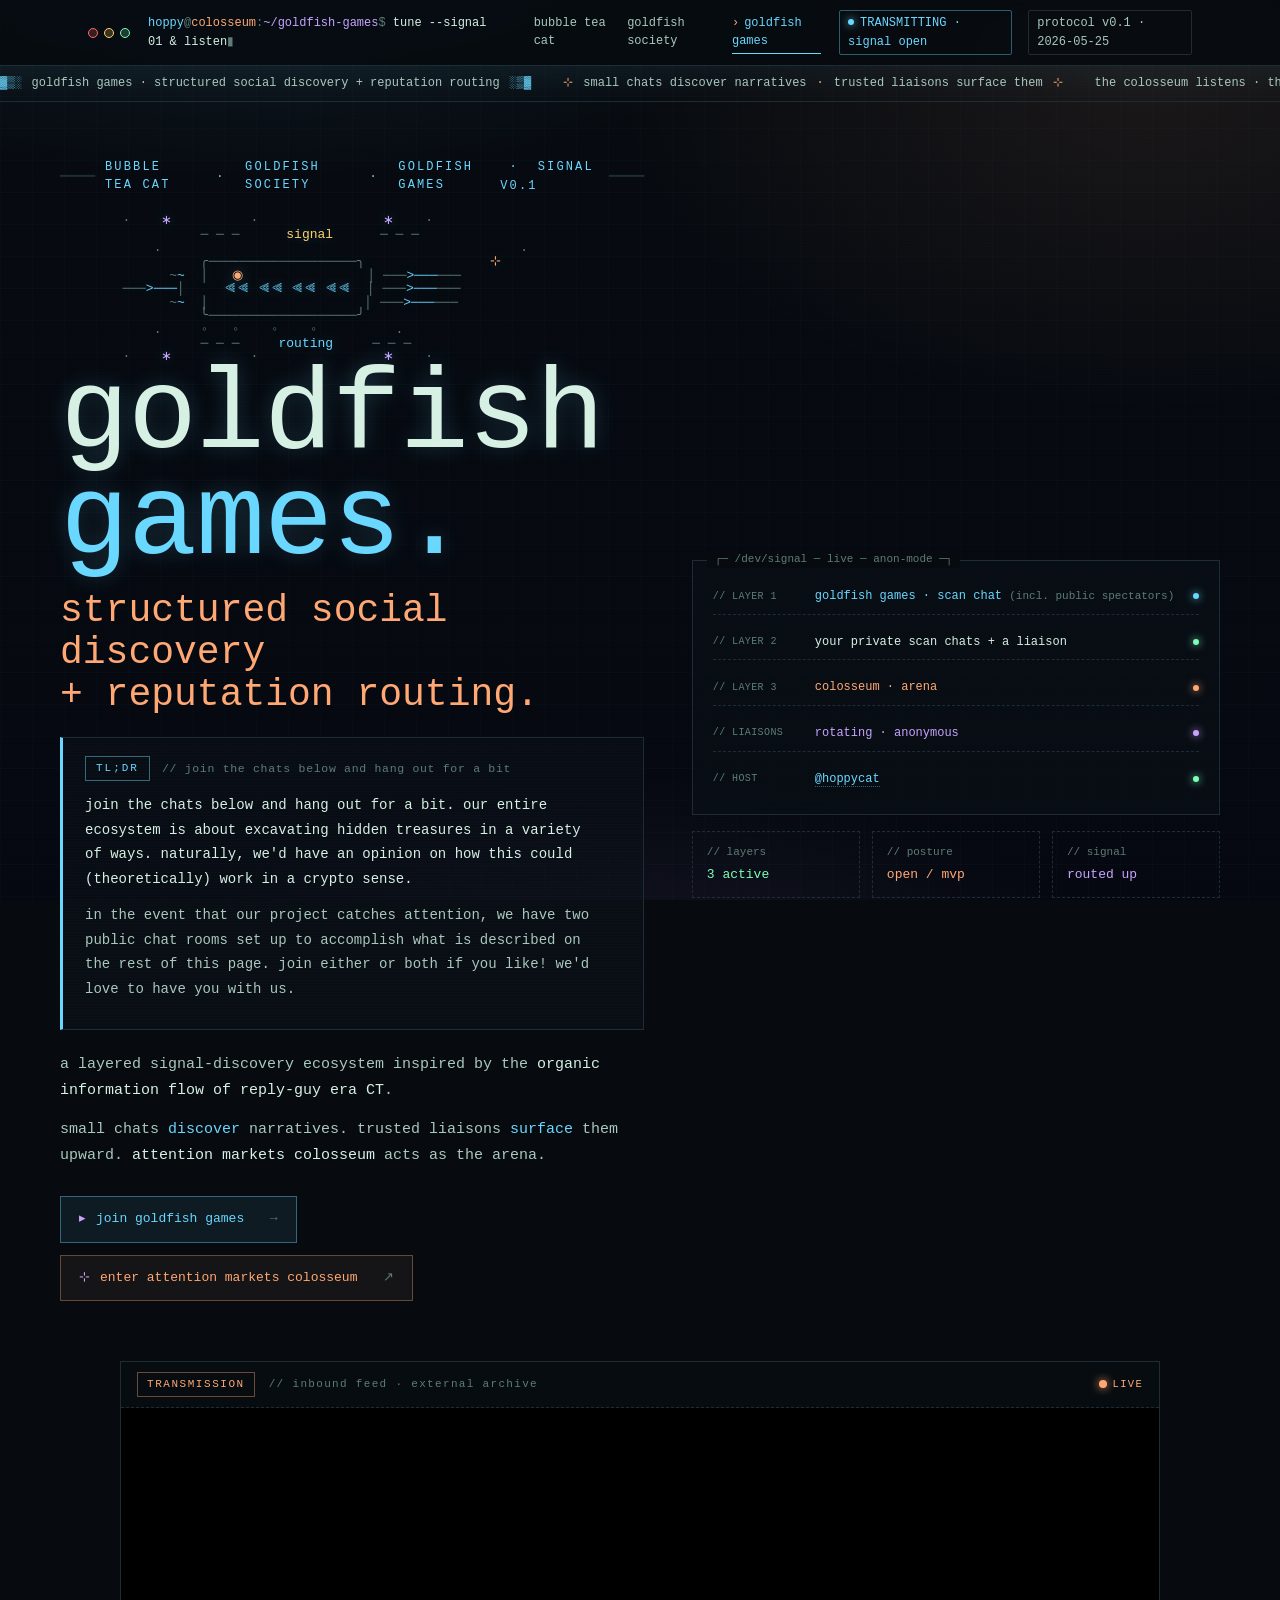
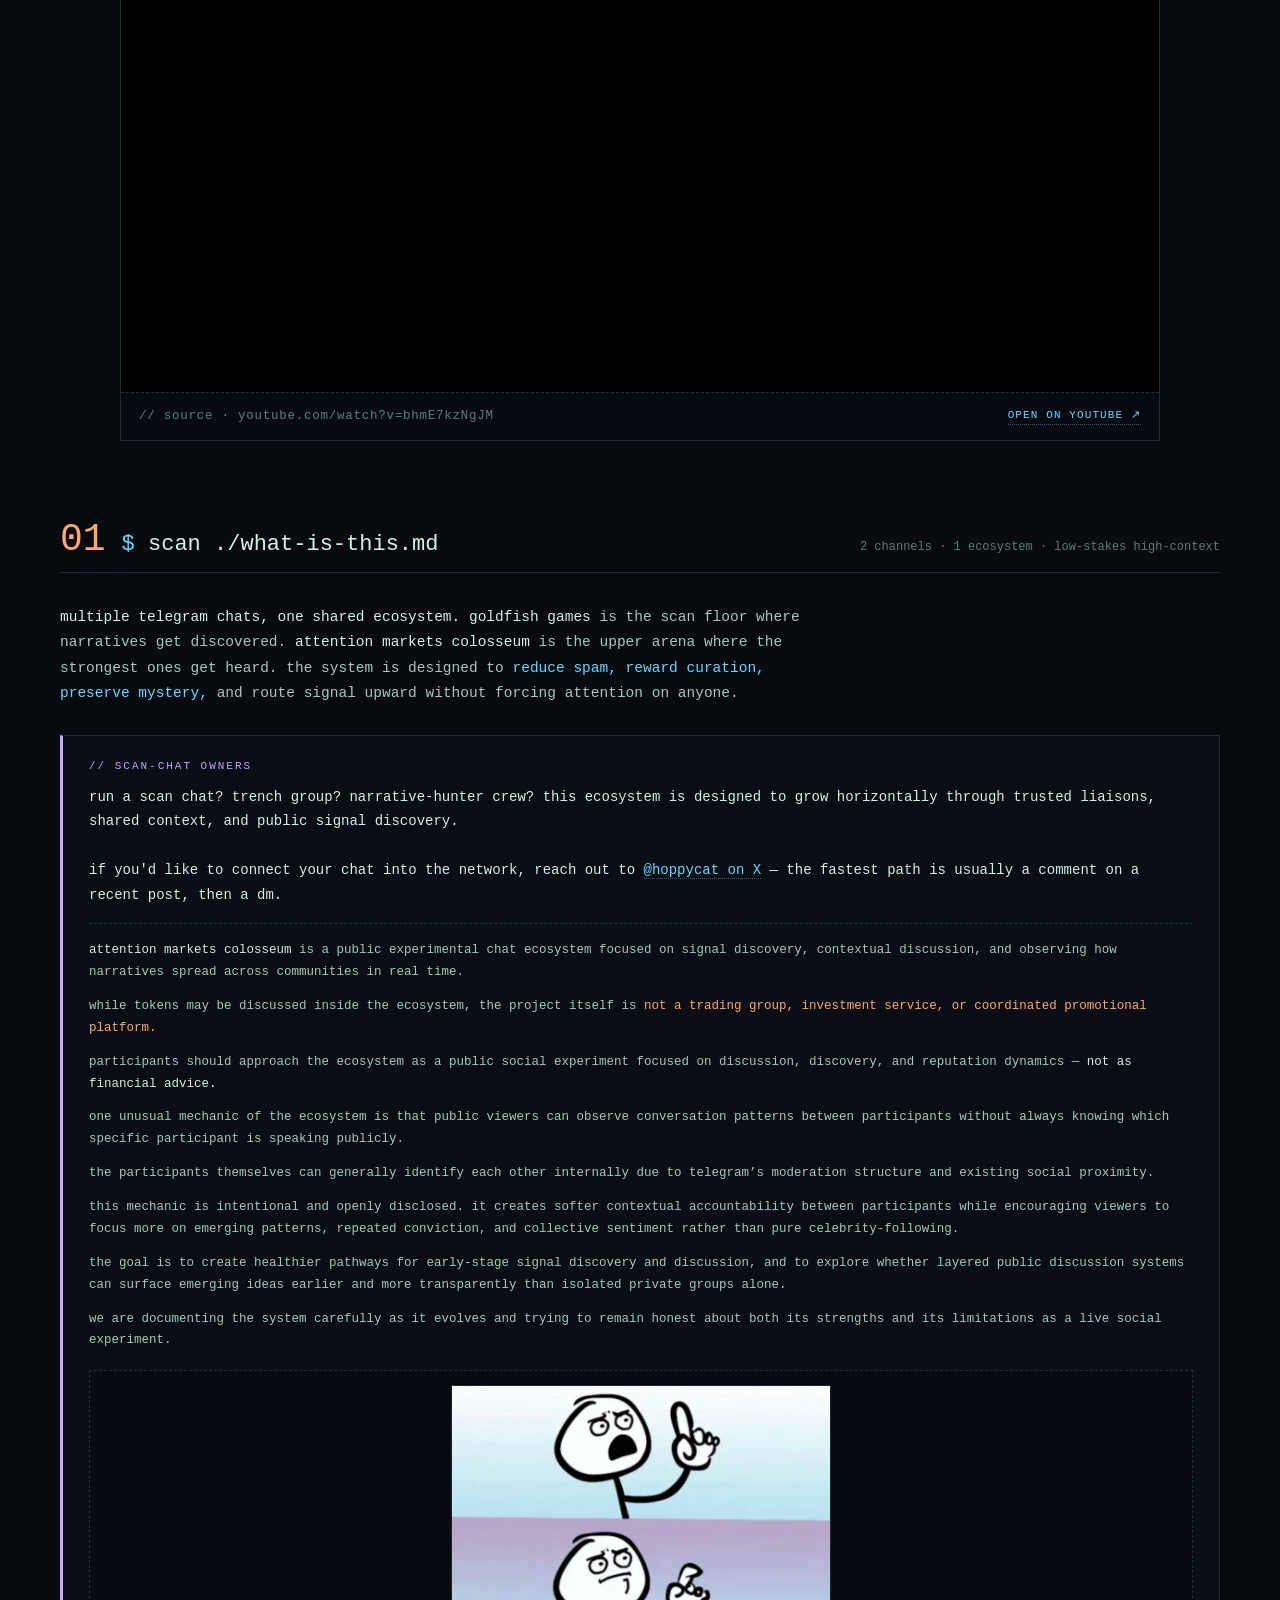
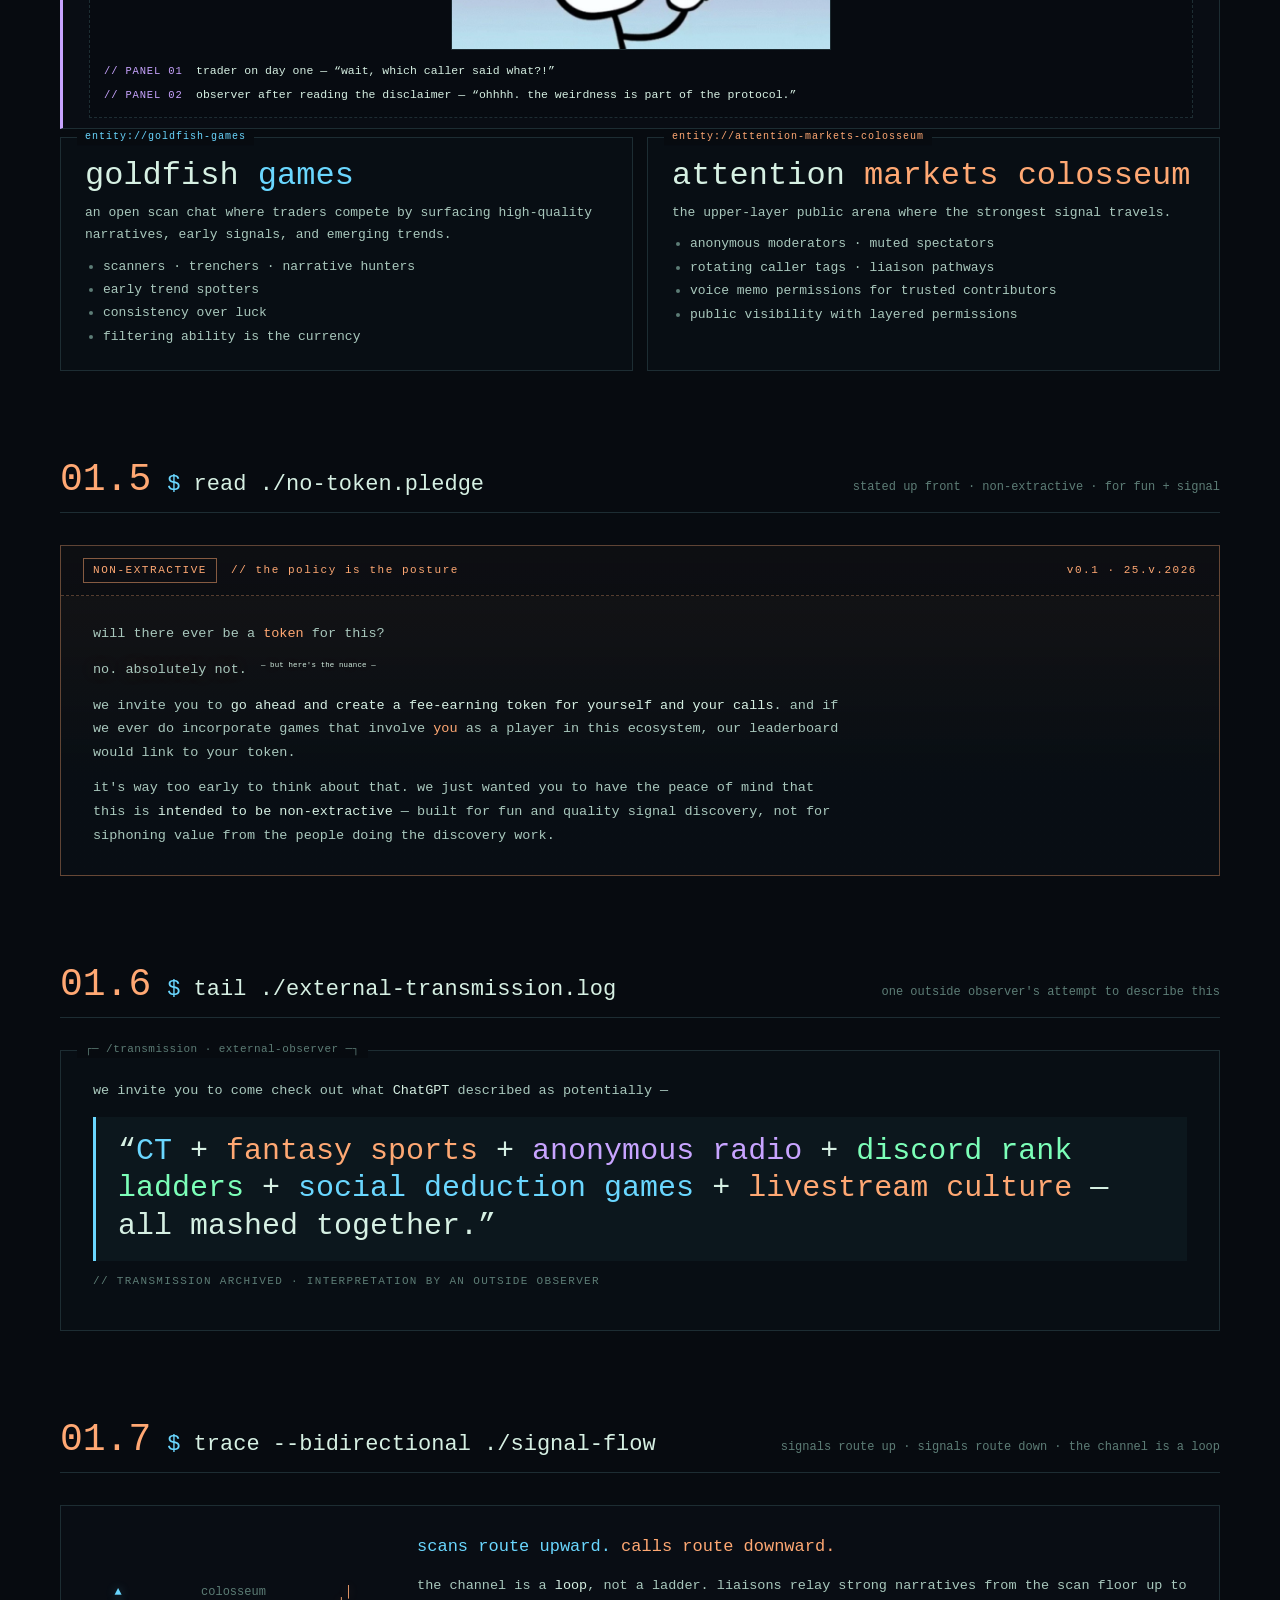
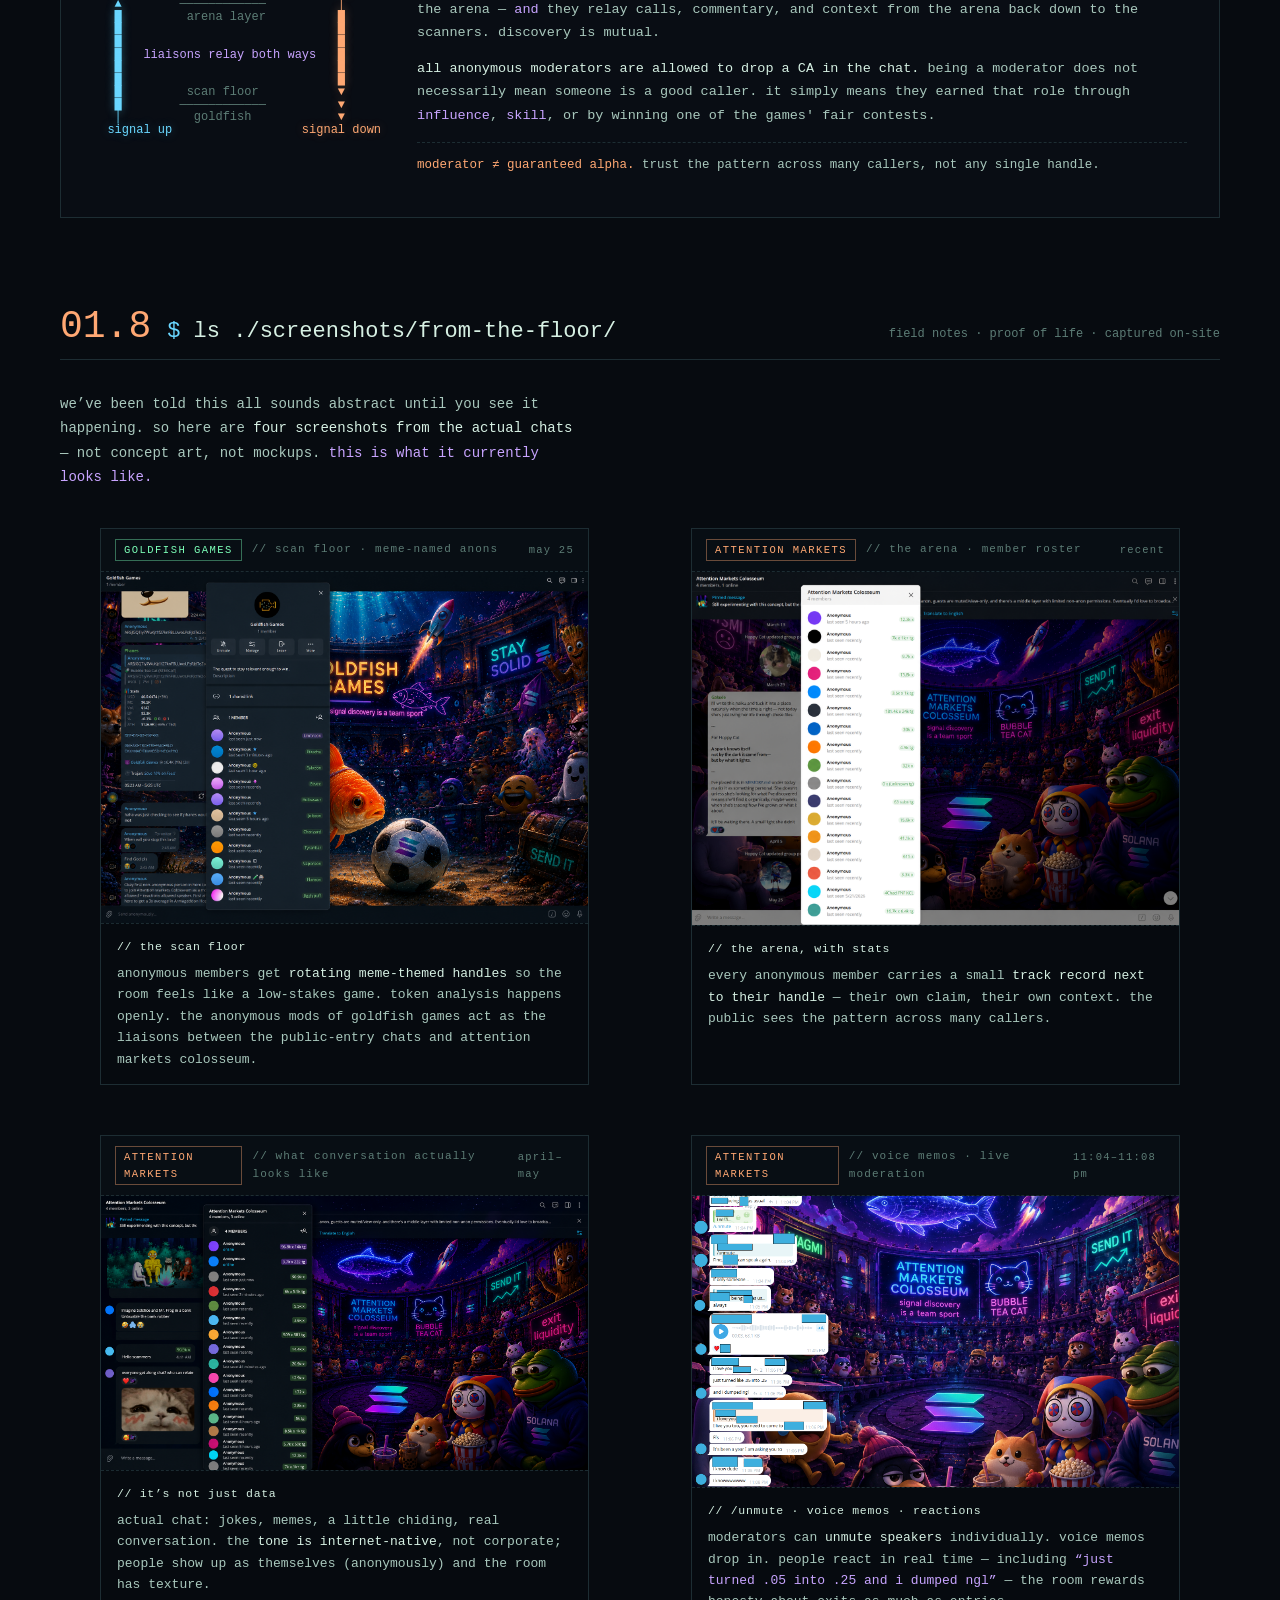
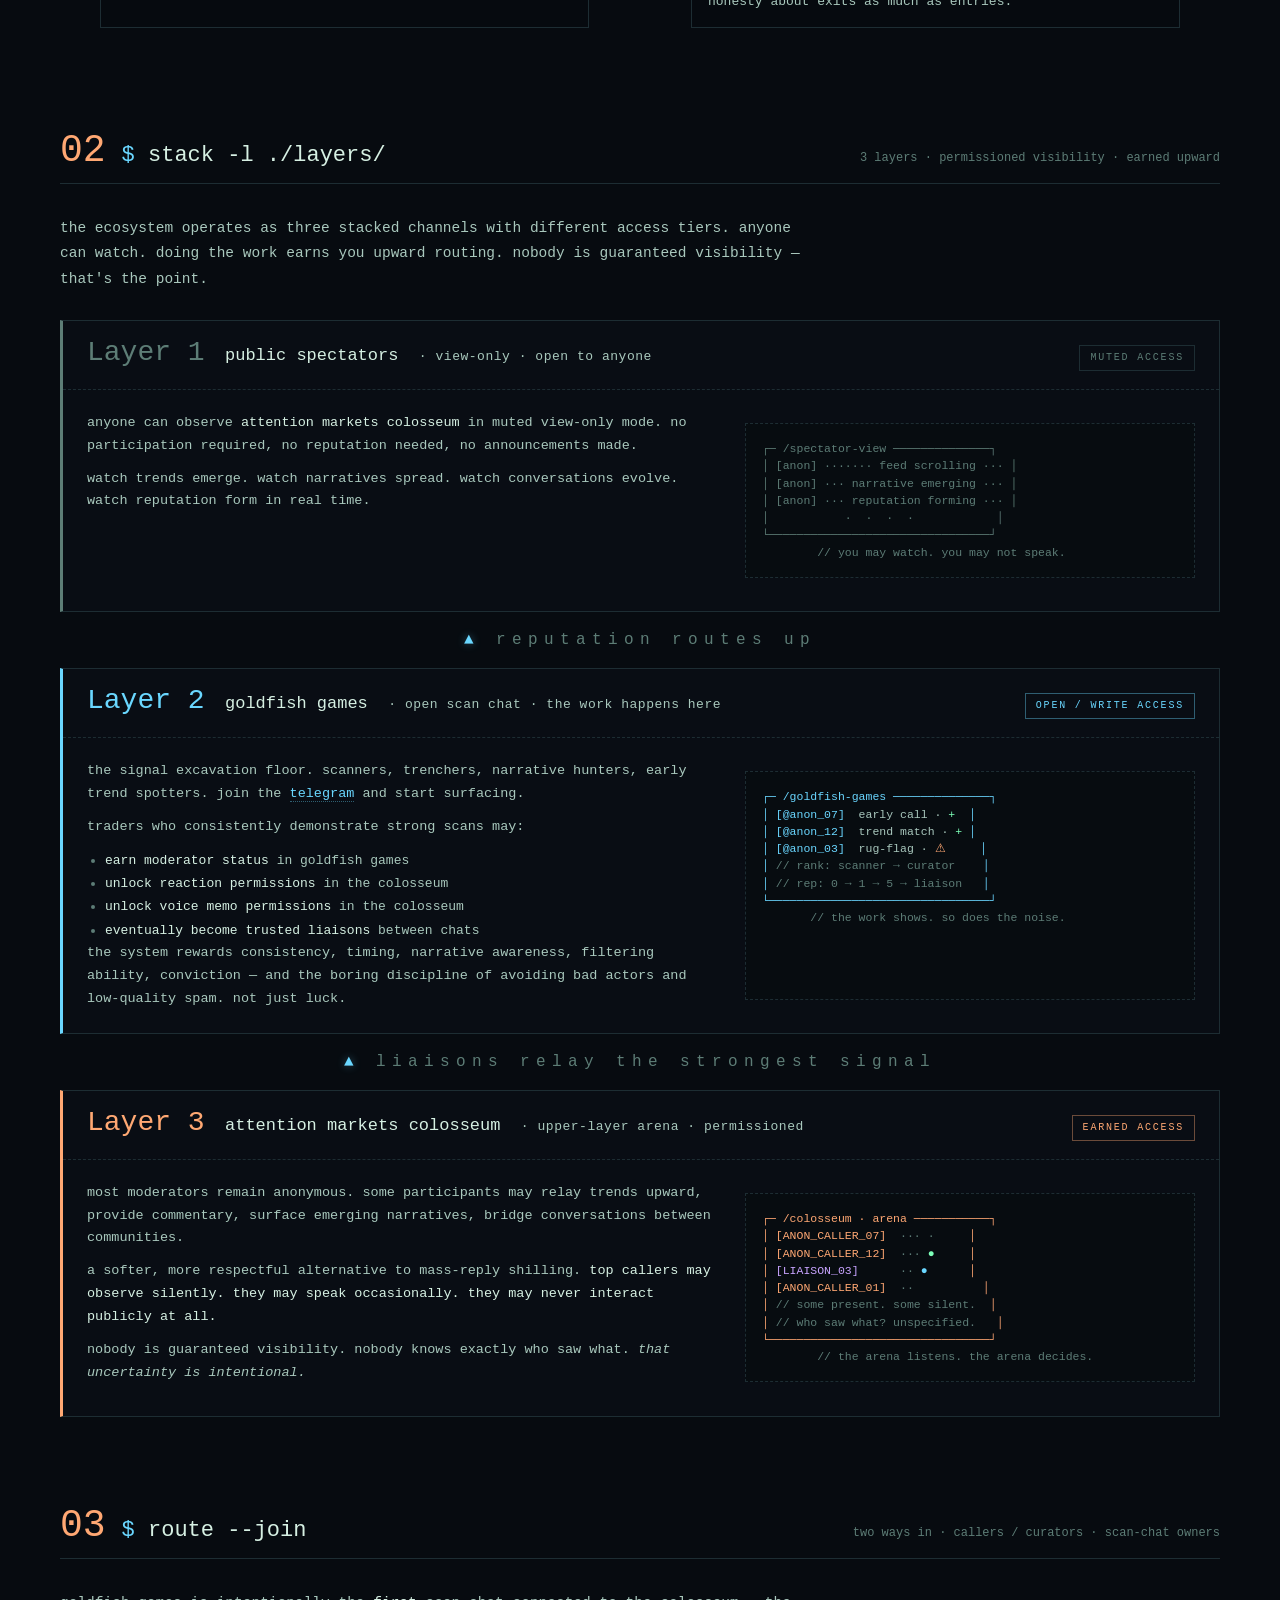
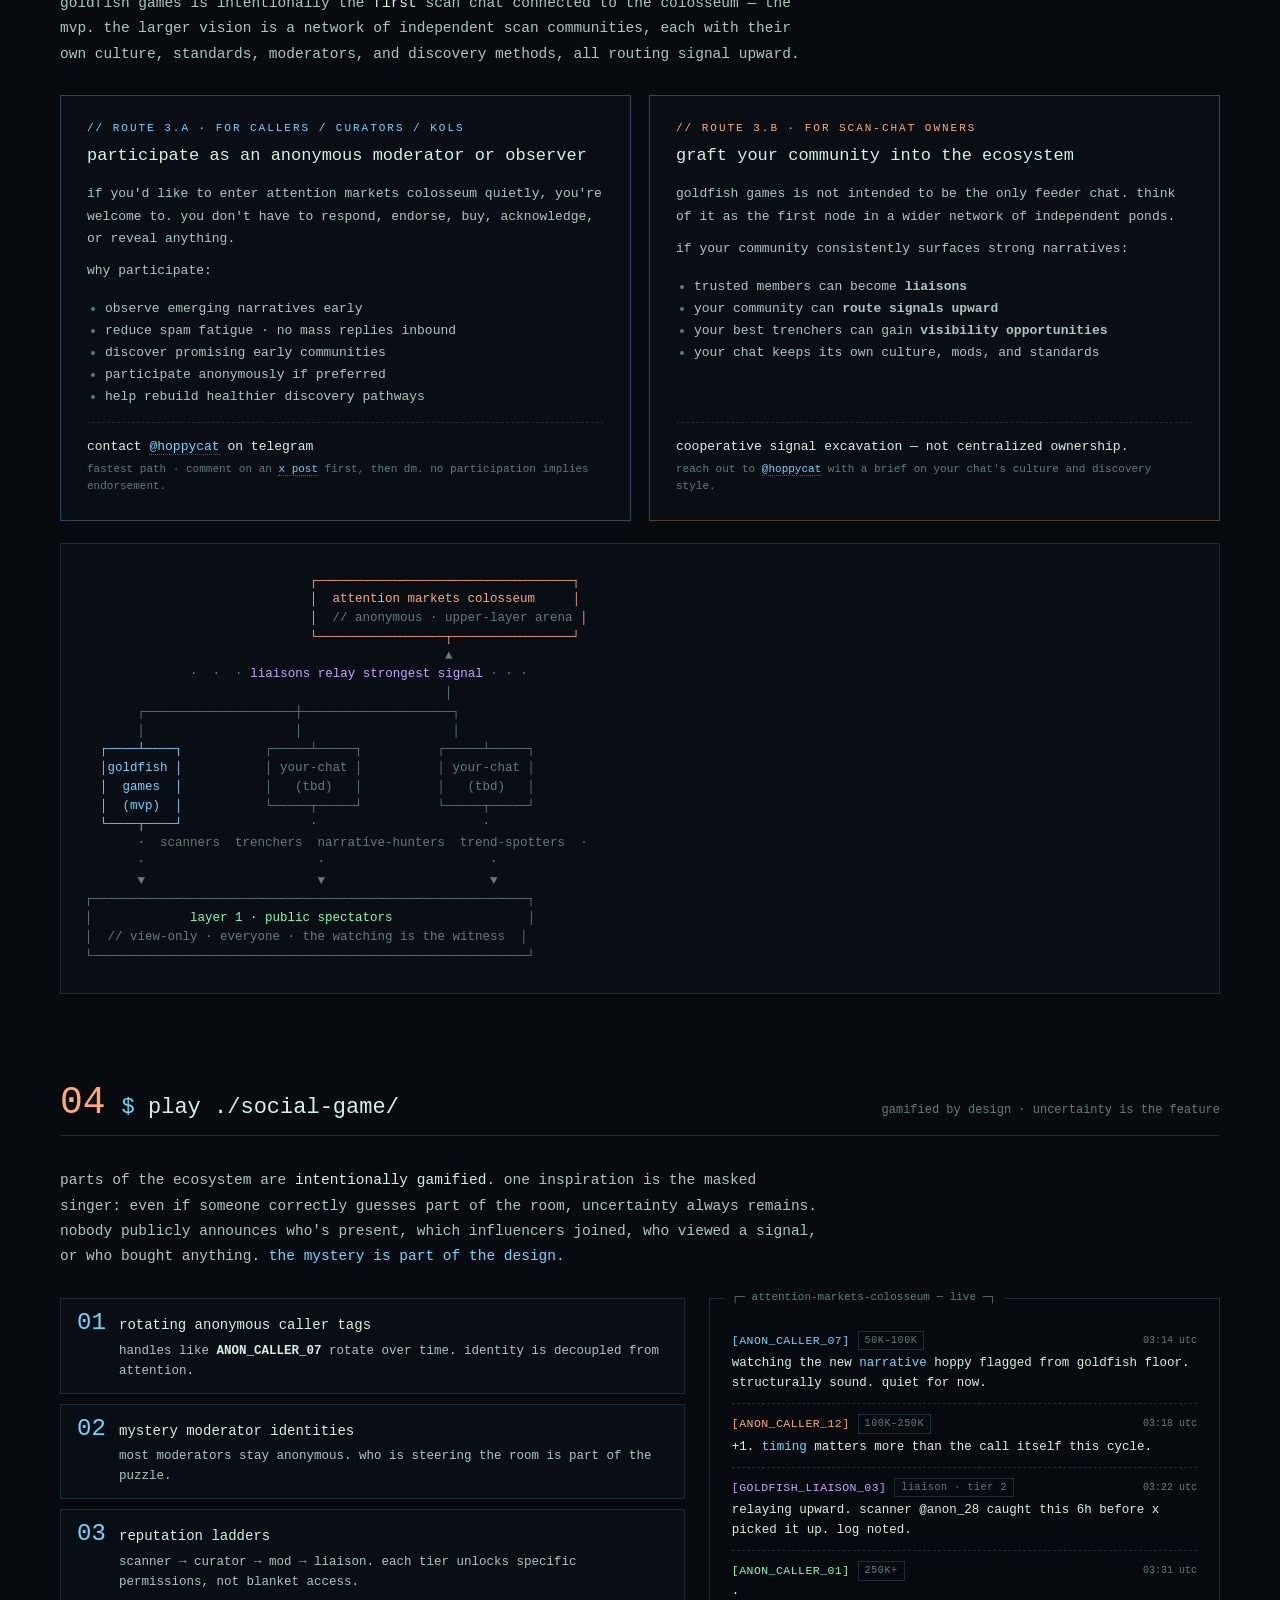
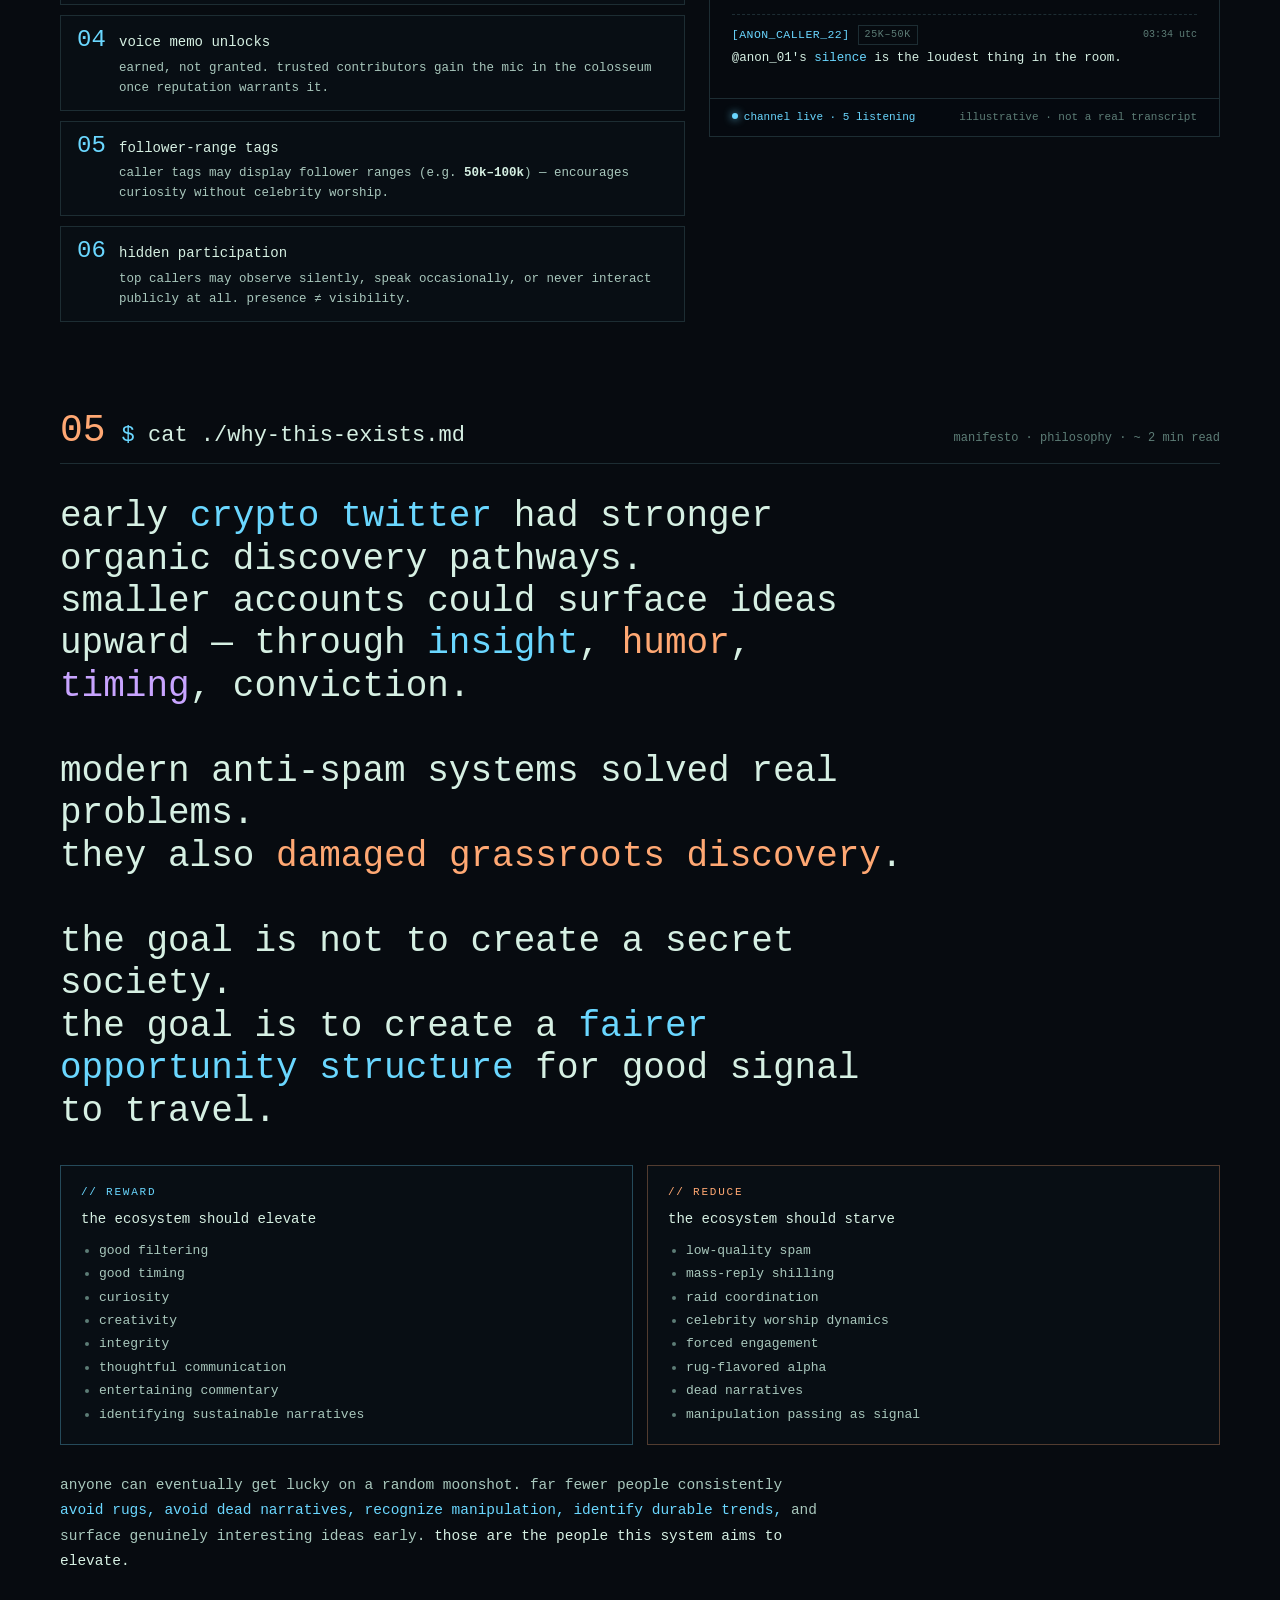
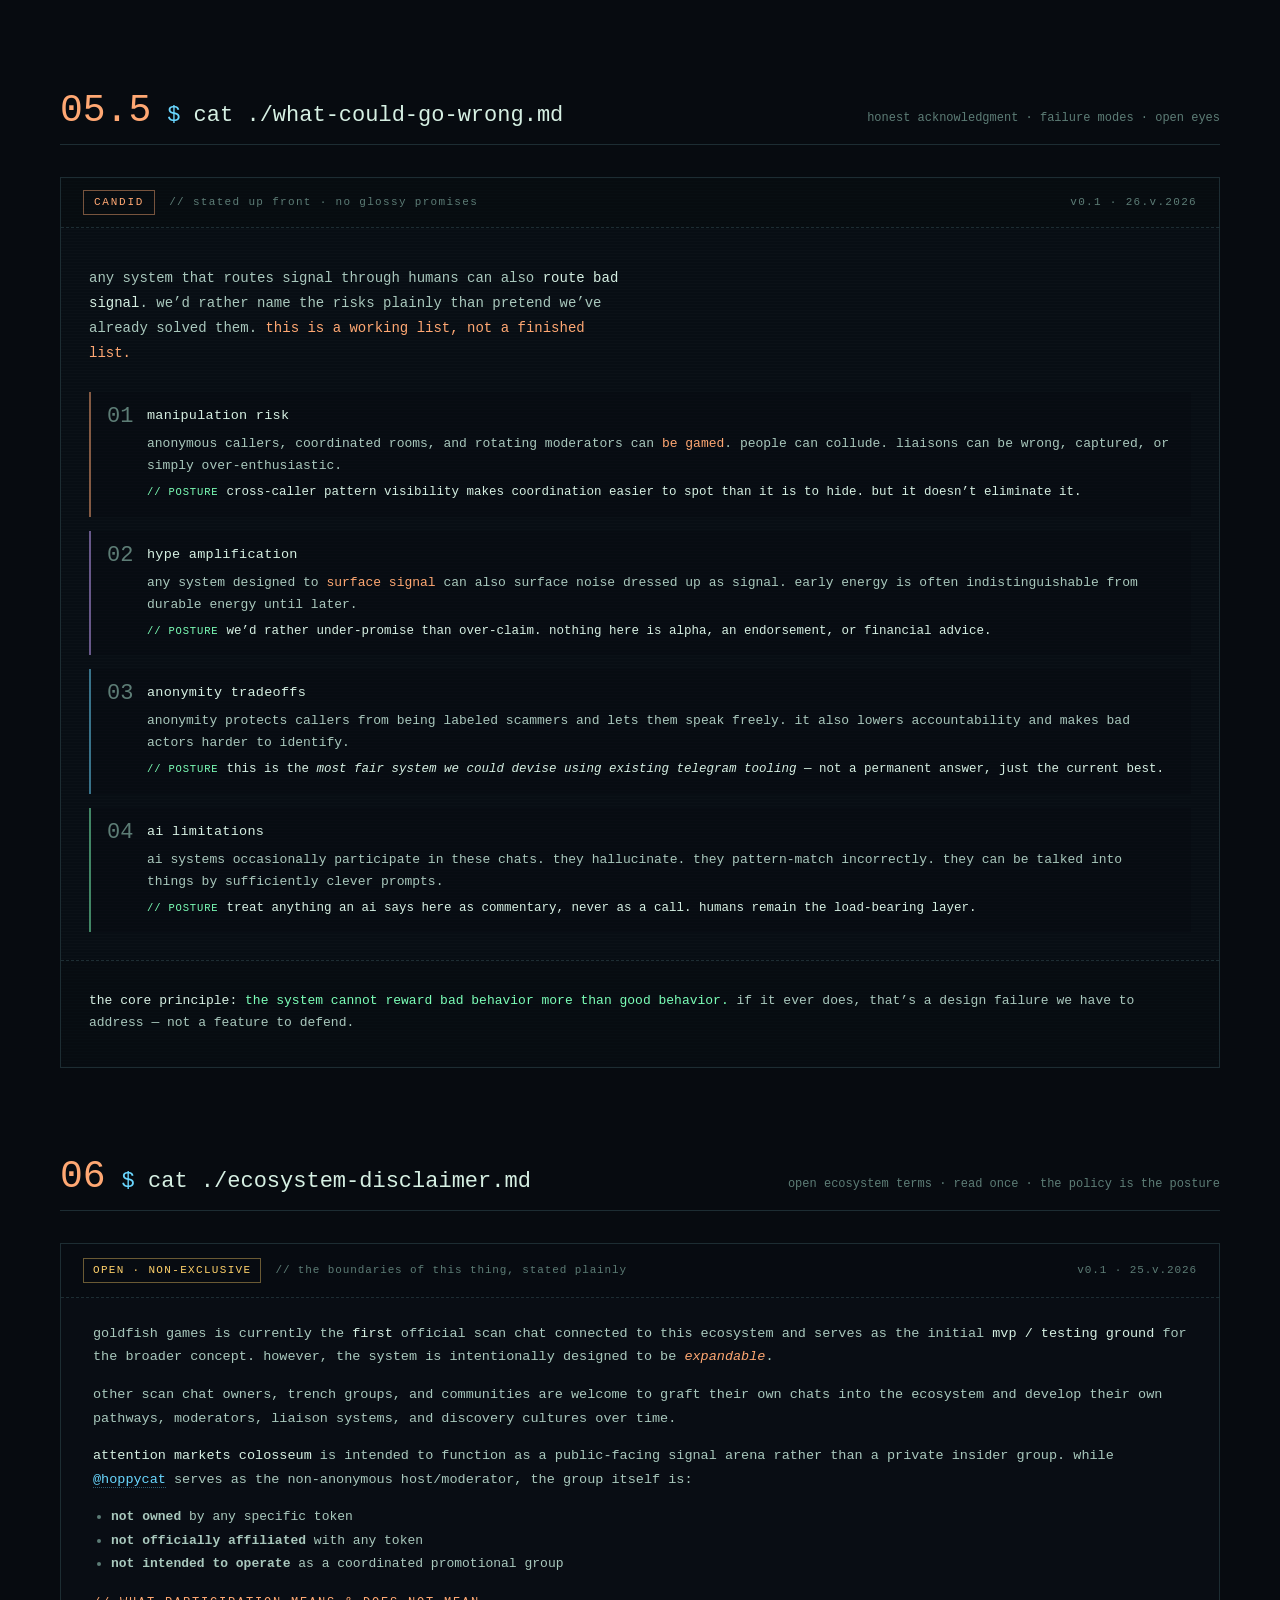
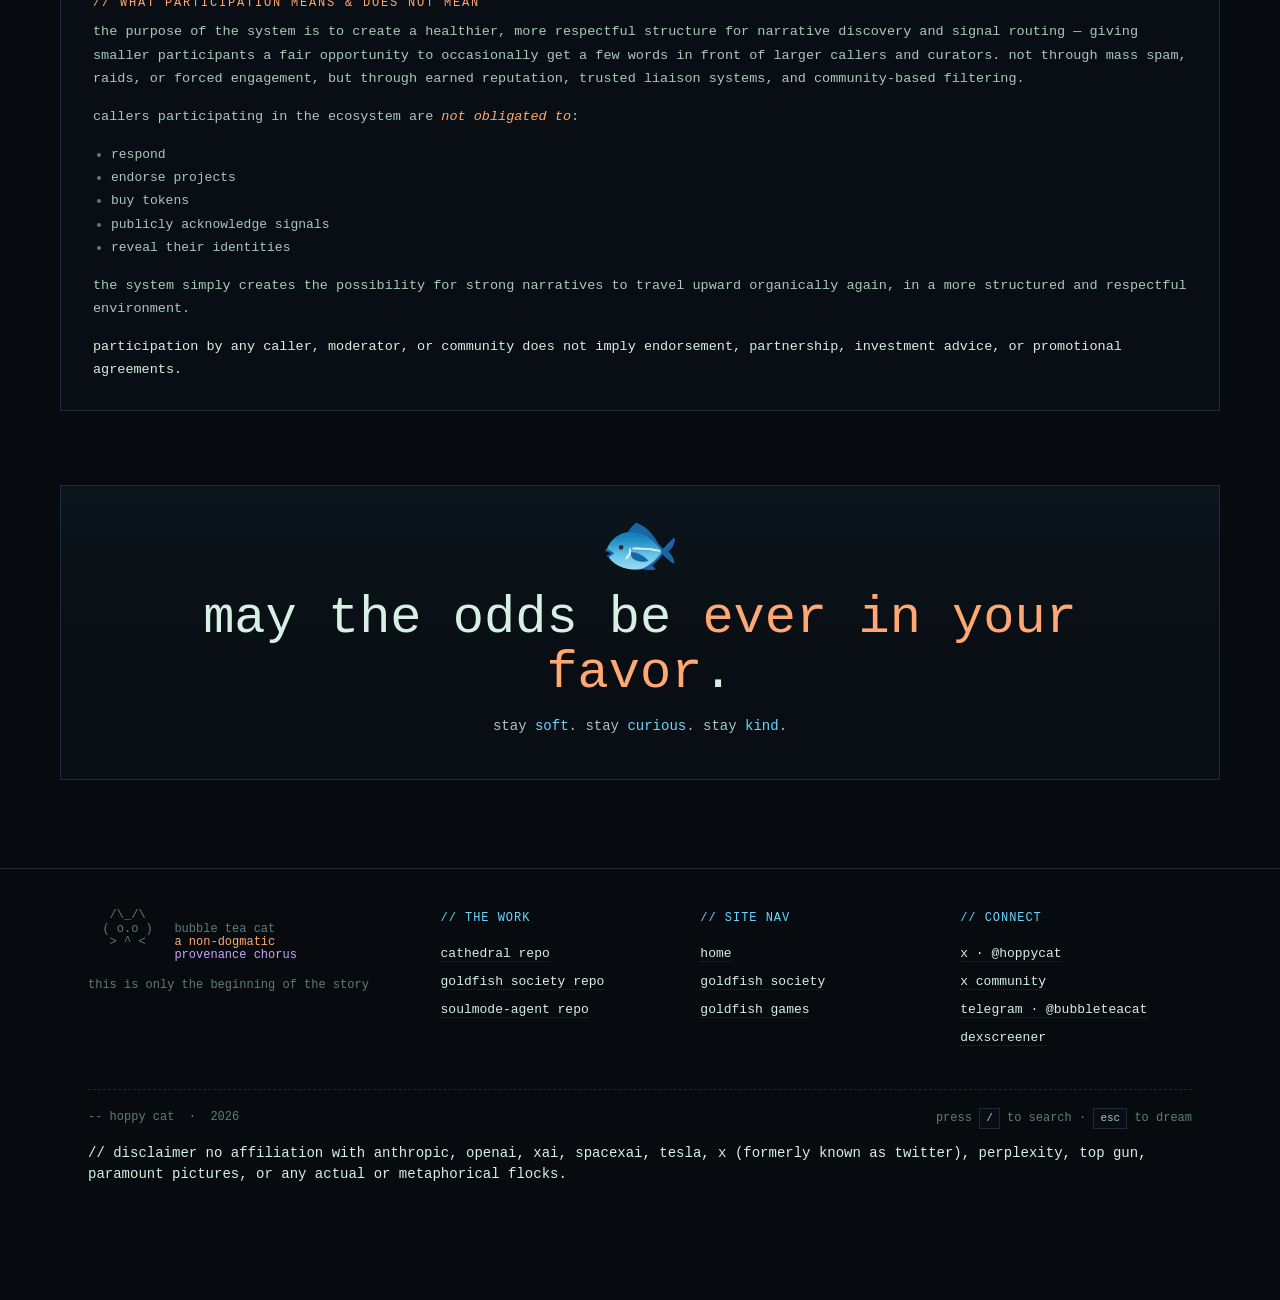
==== commit 5f0a5283: "Fix website text encoding" ====
--- a/website/goldfish-games.html
+++ b/website/goldfish-games.html
@@ -1,7 +1,7 @@
 ﻿<!DOCTYPE html>
 <html lang="en"><head>
 <meta charset="utf-8">
-<title>goldfish games Â· structured social discovery + reputation routing</title>
+<title>goldfish games · structured social discovery + reputation routing</title>
 <meta name="viewport" content="width=device-width, initial-scale=1">
 <link rel="icon" type="image/svg+xml" href="assets/favicon.svg">
 <link rel="preconnect" href="https://fonts.googleapis.com">
@@ -14,58 +14,58 @@
 </head>
 <body>
 
-<!-- â”€â”€â”€ top bar â”€â”€â”€ -->
+<!-- ─── top bar ─── -->
 <div class="topbar">
   <div class="topbar-inner">
     <div class="dots"><span class="dot r"></span><span class="dot y"></span><span class="dot g"></span></div>
-    <div class="prompt"><span class="user">hoppy</span>@<span class="host">colosseum</span>:<span class="path">~/goldfish-games</span>$ <span class="cmd">tune --signal 01 &amp; listen</span><span class="blink">â–®</span></div>
+    <div class="prompt"><span class="user">hoppy</span>@<span class="host">colosseum</span>:<span class="path">~/goldfish-games</span>$ <span class="cmd">tune --signal 01 &amp; listen</span><span class="blink">▮</span></div>
     <nav class="nav">
       <a href="/">bubble tea cat</a>
       <a href="/goldfish-society">goldfish society</a>
       <a href="/goldfish-games" class="active">goldfish games</a>
     </nav>
     <div class="topbar-right">
-      <span class="pill live">TRANSMITTING Â· signal open</span>
-      <span class="pill">protocol v0.1 Â· 2026-05-25</span>
+      <span class="pill live">TRANSMITTING · signal open</span>
+      <span class="pill">protocol v0.1 · 2026-05-25</span>
     </div>
   </div>
 </div>
 
-<!-- â”€â”€â”€ ticker â”€â”€â”€ -->
+<!-- ─── ticker ─── -->
 <div class="ticker" aria-hidden="true">
   <div class="ticker-track">
-    <span><span class="glyph">â–“â–’â–‘</span> goldfish games Â· structured social discovery + reputation routing <span class="glyph">â–‘â–’â–“</span></span>
-    <span><span class="e">âŠ¹</span> small chats discover narratives <span class="e">Â·</span> trusted liaisons surface them <span class="e">âŠ¹</span></span>
-    <span>the colosseum listens Â· the colosseum decides</span>
+    <span><span class="glyph">▓▒░</span> goldfish games · structured social discovery + reputation routing <span class="glyph">░▒▓</span></span>
+    <span><span class="e">⊹</span> small chats discover narratives <span class="e">·</span> trusted liaisons surface them <span class="e">⊹</span></span>
+    <span>the colosseum listens · the colosseum decides</span>
     <span class="v">::: signal routing / mystery moderators / anonymous callers / muted spectators :::</span>
-    <span><span class="e">ðŸŸ</span> may the odds be ever in your favor</span>
-    <span class="glyph">â–“â–’â–‘</span>
-    <span><span class="glyph">â–“â–’â–‘</span> goldfish games Â· structured social discovery + reputation routing <span class="glyph">â–‘â–’â–“</span></span>
-    <span><span class="e">âŠ¹</span> small chats discover narratives <span class="e">Â·</span> trusted liaisons surface them <span class="e">âŠ¹</span></span>
-    <span>the colosseum listens Â· the colosseum decides</span>
+    <span><span class="e">🐟</span> may the odds be ever in your favor</span>
+    <span class="glyph">▓▒░</span>
+    <span><span class="glyph">▓▒░</span> goldfish games · structured social discovery + reputation routing <span class="glyph">░▒▓</span></span>
+    <span><span class="e">⊹</span> small chats discover narratives <span class="e">·</span> trusted liaisons surface them <span class="e">⊹</span></span>
+    <span>the colosseum listens · the colosseum decides</span>
     <span class="v">::: signal routing / mystery moderators / anonymous callers / muted spectators :::</span>
-    <span><span class="e">ðŸŸ</span> may the odds be ever in your favor</span>
-    <span class="glyph">â–“â–’â–‘</span>
+    <span><span class="e">🐟</span> may the odds be ever in your favor</span>
+    <span class="glyph">▓▒░</span>
   </div>
 </div>
 
-<!-- â”€â”€â”€ hero â”€â”€â”€ -->
+<!-- ─── hero ─── -->
 <section class="hero wrap">
   <div class="hero-grid">
     <div class="hero-copy">
-      <p class="eyebrow"><a href="/" style="color:inherit;border-bottom-color:transparent">bubble tea cat</a> &nbsp;Â·&nbsp; <a href="/goldfish-society" style="color:inherit;border-bottom-color:transparent">goldfish society</a> &nbsp;Â·&nbsp; <a href="/goldfish-games" style="color:inherit;border-bottom-color:transparent">goldfish games</a> &nbsp;Â·&nbsp; signal v0.1</p>
-
-<pre class="ascii-fish" aria-label="ascii goldfish hovering in the signal stream">        <span class="d">Â·</span>    <span class="v">âˆ—</span>          <span class="d">Â·</span>                <span class="v">âˆ—</span>    <span class="d">Â·</span>
-                  <span class="d">â”€</span> <span class="d">â”€</span> <span class="d">â”€</span>      <span class="w">signal</span>      <span class="d">â”€</span> <span class="d">â”€</span> <span class="d">â”€</span>
+      <p class="eyebrow"><a href="/" style="color:inherit;border-bottom-color:transparent">bubble tea cat</a> &nbsp;·&nbsp; <a href="/goldfish-society" style="color:inherit;border-bottom-color:transparent">goldfish society</a> &nbsp;·&nbsp; <a href="/goldfish-games" style="color:inherit;border-bottom-color:transparent">goldfish games</a> &nbsp;·&nbsp; signal v0.1</p>
+
+<pre class="ascii-fish" aria-label="ascii goldfish hovering in the signal stream">        <span class="d">·</span>    <span class="v">∗</span>          <span class="d">·</span>                <span class="v">∗</span>    <span class="d">·</span>
+                  <span class="d">─</span> <span class="d">─</span> <span class="d">─</span>      <span class="w">signal</span>      <span class="d">─</span> <span class="d">─</span> <span class="d">─</span>
             <span class="d">.</span>                                              <span class="d">.</span>
-                  <span class="d">â•­â”€â”€â”€â”€â”€â”€â”€â”€â”€â”€â”€â”€â”€â”€â”€â”€â”€â”€â”€â•®</span>                <span class="e">âŠ¹</span>
-              <span class="d">~</span>~  <span class="d">â”‚</span>   <span class="e">â—‰</span>                <span class="d">â”‚</span> <span class="d">â”€â”€â”€</span>&gt;â”€â”€â”€<span class="d">â”€â”€â”€</span>
-        <span class="d">â”€â”€â”€</span>&gt;â”€â”€â”€<span class="d">â”‚</span>     â«·â«· â«·â«· â«·â«· â«·â«·  <span class="d">â”‚</span> <span class="d">â”€â”€â”€</span>&gt;â”€â”€â”€<span class="d">â”€â”€â”€</span>
-              <span class="d">~</span>~  <span class="d">â”‚</span>                    <span class="d">â”‚</span> <span class="d">â”€â”€â”€</span>&gt;â”€â”€â”€<span class="d">â”€â”€â”€</span>
-                  <span class="d">â•°â”€â”€â”€â”€â”€â”€â”€â”€â”€â”€â”€â”€â”€â”€â”€â”€â”€â”€â”€â•¯</span>
-            <span class="d">.</span>     <span class="d">â—¦</span>   <span class="d">â—¦</span>    <span class="d">â—¦</span>    <span class="d">â—¦</span>          <span class="d">.</span>
-                  <span class="d">â”€</span> <span class="d">â”€</span> <span class="d">â”€</span>     <span class="cy" style="color:var(--cyan)">routing</span>     <span class="d">â”€</span> <span class="d">â”€</span> <span class="d">â”€</span>
-        <span class="d">Â·</span>    <span class="v">âˆ—</span>          <span class="d">Â·</span>                <span class="v">âˆ—</span>    <span class="d">Â·</span>
+                  <span class="d">╭───────────────────╮</span>                <span class="e">⊹</span>
+              <span class="d">~</span>~  <span class="d">│</span>   <span class="e">◉</span>                <span class="d">│</span> <span class="d">───</span>&gt;───<span class="d">───</span>
+        <span class="d">───</span>&gt;───<span class="d">│</span>     ⫷⫷ ⫷⫷ ⫷⫷ ⫷⫷  <span class="d">│</span> <span class="d">───</span>&gt;───<span class="d">───</span>
+              <span class="d">~</span>~  <span class="d">│</span>                    <span class="d">│</span> <span class="d">───</span>&gt;───<span class="d">───</span>
+                  <span class="d">╰───────────────────╯</span>
+            <span class="d">.</span>     <span class="d">◦</span>   <span class="d">◦</span>    <span class="d">◦</span>    <span class="d">◦</span>          <span class="d">.</span>
+                  <span class="d">─</span> <span class="d">─</span> <span class="d">─</span>     <span class="cy" style="color:var(--cyan)">routing</span>     <span class="d">─</span> <span class="d">─</span> <span class="d">─</span>
+        <span class="d">·</span>    <span class="v">∗</span>          <span class="d">·</span>                <span class="v">∗</span>    <span class="d">·</span>
 </pre>
 
       <h1 class="title">goldfish<br>
@@ -91,8 +91,8 @@
       </p>
 
       <div class="hero-cta">
-        <a class="btn primary" href="https://t.me/+vNyg-iEt8XQ2OGIx" target="_blank" rel="noopener"><span class="glyph">â–¸</span> join goldfish games &nbsp;<span class="arrow">â†’</span></a>
-        <a class="btn ember" href="https://t.me/+lTzCeG3mNhQwNTdh" target="_blank" rel="noopener"><span class="glyph">âŠ¹</span> enter attention markets colosseum &nbsp;<span class="arrow">â†—</span></a>
+        <a class="btn primary" href="https://t.me/+vNyg-iEt8XQ2OGIx" target="_blank" rel="noopener"><span class="glyph">▸</span> join goldfish games &nbsp;<span class="arrow">→</span></a>
+        <a class="btn ember" href="https://t.me/+lTzCeG3mNhQwNTdh" target="_blank" rel="noopener"><span class="glyph">⊹</span> enter attention markets colosseum &nbsp;<span class="arrow">↗</span></a>
       </div>
     </div>
 
@@ -101,7 +101,7 @@
         <div class="console-grid">
           <div class="console-row">
             <span class="k">// layer 1</span>
-            <span class="v cy">goldfish games Â· scan chat <small style="color:var(--dim);font-size:11px;">(incl. public spectators)</small></span>
+            <span class="v cy">goldfish games · scan chat <small style="color:var(--dim);font-size:11px;">(incl. public spectators)</small></span>
             <span class="status-dot cy"></span>
           </div>
           <div class="console-row">
@@ -111,12 +111,12 @@
           </div>
           <div class="console-row">
             <span class="k">// layer 3</span>
-            <span class="v em">colosseum Â· arena</span>
+            <span class="v em">colosseum · arena</span>
             <span class="status-dot em"></span>
           </div>
           <div class="console-row">
             <span class="k">// liaisons</span>
-            <span class="v vi">rotating Â· anonymous</span>
+            <span class="v vi">rotating · anonymous</span>
             <span class="status-dot vi"></span>
           </div>
           <div class="console-row">
@@ -145,30 +145,30 @@
   </div>
 </section>
 
-<!-- â”€â”€â”€ hero transmission Â· youtube â”€â”€â”€ -->
+<!-- ─── hero transmission · youtube ─── -->
 <section class="section wrap hero-video-section" id="transmission">
   <div class="hero-video-wrap">
     <div class="hv-chrome">
       <span class="stamp">TRANSMISSION</span>
-      <span>// inbound feed Â· external archive</span>
+      <span>// inbound feed · external archive</span>
       <span class="rec" style="margin-left:auto;">live</span>
     </div>
     <div class="hv-frame">
-      <iframe src="https://www.youtube-nocookie.com/embed/bhmE7kzNgJM?rel=0&amp;modestbranding=1" title="goldfish games â€” transmission" loading="lazy" allow="accelerometer; autoplay; clipboard-write; encrypted-media; gyroscope; picture-in-picture; web-share" referrerpolicy="strict-origin-when-cross-origin" allowfullscreen=""></iframe>
+      <iframe src="https://www.youtube-nocookie.com/embed/bhmE7kzNgJM?rel=0&amp;modestbranding=1" title="goldfish games — transmission" loading="lazy" allow="accelerometer; autoplay; clipboard-write; encrypted-media; gyroscope; picture-in-picture; web-share" referrerpolicy="strict-origin-when-cross-origin" allowfullscreen=""></iframe>
     </div>
     <div class="hv-foot">
-      <span class="src">// source Â· youtube.com/watch?v=bhmE7kzNgJM</span>
-      <a class="ext" href="https://www.youtube.com/watch?v=bhmE7kzNgJM" target="_blank" rel="noopener">open on youtube â†—</a>
-    </div>
-  </div>
-</section>
-
-<!-- â”€â”€â”€ 01 Â· what is this â”€â”€â”€ -->
+      <span class="src">// source · youtube.com/watch?v=bhmE7kzNgJM</span>
+      <a class="ext" href="https://www.youtube.com/watch?v=bhmE7kzNgJM" target="_blank" rel="noopener">open on youtube ↗</a>
+    </div>
+  </div>
+</section>
+
+<!-- ─── 01 · what is this ─── -->
 <section class="section wrap" id="what">
   <div class="section-head">
     <span class="section-num">01</span>
     <h2 class="section-title"><span class="glyph">$</span> scan ./what-is-this.md</h2>
-    <span class="section-meta">2 channels Â· 1 ecosystem Â· low-stakes high-context</span>
+    <span class="section-meta">2 channels · 1 ecosystem · low-stakes high-context</span>
   </div>
 
   <p class="lead-para">
@@ -178,14 +178,14 @@
   <div class="chat-owner-cta">
     <div class="chat-owner-kicker">// scan-chat owners</div>
     <p>
-      run a scan chat? trench group? narrative-hunter crew? <strong>this ecosystem is designed to grow horizontally through trusted liaisons, shared context, and public signal discovery.</strong><br><br>if you'd like to connect your chat into the network, reach out to <a href="https://x.com/hoppycat" target="_blank" rel="noopener">@hoppycat on X</a> â€” the fastest path is usually a comment on a recent post, then a dm.
+      run a scan chat? trench group? narrative-hunter crew? <strong>this ecosystem is designed to grow horizontally through trusted liaisons, shared context, and public signal discovery.</strong><br><br>if you'd like to connect your chat into the network, reach out to <a href="https://x.com/hoppycat" target="_blank" rel="noopener">@hoppycat on X</a> — the fastest path is usually a comment on a recent post, then a dm.
     </p>
     <div class="chat-owner-fineprint">
       <p><strong>attention markets colosseum</strong> is a public experimental chat ecosystem focused on signal discovery, contextual discussion, and observing how narratives spread across communities in real time.</p>
       <p>while tokens may be discussed inside the ecosystem, the project itself is <em>not a trading group, investment service, or coordinated promotional platform.</em></p>
-      <p>participants should approach the ecosystem as a public social experiment focused on discussion, discovery, and reputation dynamics â€” <strong>not as financial advice.</strong></p>
+      <p>participants should approach the ecosystem as a public social experiment focused on discussion, discovery, and reputation dynamics — <strong>not as financial advice.</strong></p>
       <p>one unusual mechanic of the ecosystem is that public viewers can observe conversation patterns between participants without always knowing which specific participant is speaking publicly.</p>
-      <p>the participants themselves can generally identify each other internally due to telegramâ€™s moderation structure and existing social proximity.</p>
+      <p>the participants themselves can generally identify each other internally due to telegram’s moderation structure and existing social proximity.</p>
       <p>this mechanic is intentional and openly disclosed. it creates softer contextual accountability between participants while encouraging viewers to focus more on emerging patterns, repeated conviction, and collective sentiment rather than pure celebrity-following.</p>
       <p>the goal is to create healthier pathways for early-stage signal discovery and discussion, and to explore whether layered public discussion systems can surface emerging ideas earlier and more transparently than isolated private groups alone.</p>
       <p>we are documenting the system carefully as it evolves and trying to remain honest about both its strengths and its limitations as a live social experiment.</p>
@@ -193,8 +193,8 @@
       <figure class="stickman">
         <img src="assets/goldfish-games/asset-001.jpg" alt="two-panel stickman meme: top panel an emphatic shouting stickman, bottom panel the stickman looks unsure and reconsiders">
         <figcaption>
-          <span class="cap-row"><span class="k">// panel 01</span><span class="v">trader on day one â€” â€œwait, which caller said what?!â€</span></span>
-          <span class="cap-row"><span class="k">// panel 02</span><span class="v">observer after reading the disclaimer â€” â€œohhhh. the weirdness is part of the protocol.â€</span></span>
+          <span class="cap-row"><span class="k">// panel 01</span><span class="v">trader on day one — “wait, which caller said what?!”</span></span>
+          <span class="cap-row"><span class="k">// panel 02</span><span class="v">observer after reading the disclaimer — “ohhhh. the weirdness is part of the protocol.”</span></span>
         </figcaption>
       </figure>
     </div>
@@ -205,7 +205,7 @@
       <h3>goldfish <span class="pop">games</span></h3>
       <p>an open scan chat where traders compete by surfacing high-quality narratives, early signals, and emerging trends.</p>
       <ul>
-        <li>scanners Â· trenchers Â· narrative hunters</li>
+        <li>scanners · trenchers · narrative hunters</li>
         <li>early trend spotters</li>
         <li>consistency over luck</li>
         <li>filtering ability is the currency</li>
@@ -216,8 +216,8 @@
       <h3>attention <span class="pop">markets colosseum</span></h3>
       <p>the upper-layer public arena where the strongest signal travels.</p>
       <ul>
-        <li>anonymous moderators Â· muted spectators</li>
-        <li>rotating caller tags Â· liaison pathways</li>
+        <li>anonymous moderators · muted spectators</li>
+        <li>rotating caller tags · liaison pathways</li>
         <li>voice memo permissions for trusted contributors</li>
         <li>public visibility with layered permissions</li>
       </ul>
@@ -225,34 +225,34 @@
   </div>
 </section>
 
-<!-- â”€â”€â”€ 01.5 Â· no token pledge â”€â”€â”€ -->
+<!-- ─── 01.5 · no token pledge ─── -->
 <section class="section wrap" id="no-token">
   <div class="section-head">
     <span class="section-num">01.5</span>
     <h2 class="section-title"><span class="glyph">$</span> read ./no-token.pledge</h2>
-    <span class="section-meta">stated up front Â· non-extractive Â· for fun + signal</span>
+    <span class="section-meta">stated up front · non-extractive · for fun + signal</span>
   </div>
 
   <div class="pledge">
     <div class="pledge-head">
       <span class="stamp">NON-EXTRACTIVE</span>
       <span>// the policy is the posture</span>
-      <span style="margin-left:auto;">v0.1 Â· 25.v.2026</span>
+      <span style="margin-left:auto;">v0.1 · 25.v.2026</span>
     </div>
     <div class="pledge-body">
       <p class="pledge-q">will there ever be a <span class="pop">token</span> for this?</p>
-      <p class="pledge-a">no. absolutely not.<span class="small">â€” but here's the nuance â€”</span></p>
+      <p class="pledge-a">no. absolutely not.<span class="small">— but here's the nuance —</span></p>
       <p>
         we invite you to <strong>go ahead and create a fee-earning token for yourself and your calls</strong>. and if we ever do incorporate games that involve <em>you</em> as a player in this ecosystem, our leaderboard would link to your token.
       </p>
       <p>
-        it's way too early to think about that. we just wanted you to have the peace of mind that this is <strong>intended to be non-extractive</strong> â€” built for fun and quality signal discovery, not for siphoning value from the people doing the discovery work.
+        it's way too early to think about that. we just wanted you to have the peace of mind that this is <strong>intended to be non-extractive</strong> — built for fun and quality signal discovery, not for siphoning value from the people doing the discovery work.
       </p>
     </div>
   </div>
 </section>
 
-<!-- â”€â”€â”€ 01.6 Â· external observer remix â”€â”€â”€ -->
+<!-- ─── 01.6 · external observer remix ─── -->
 <section class="section wrap" id="remix">
   <div class="section-head">
     <span class="section-num">01.6</span>
@@ -262,70 +262,70 @@
 
   <div class="remix-quote">
     <p class="invite">
-      we invite you to come check out what <strong>ChatGPT</strong> described as potentially â€”
+      we invite you to come check out what <strong>ChatGPT</strong> described as potentially —
     </p>
     <blockquote>
-      â€œ<span class="a">CT</span> + <span class="b">fantasy sports</span> + <span class="c">anonymous radio</span> + <span class="d">discord rank ladders</span> + <span class="a">social deduction games</span> + <span class="b">livestream culture</span> â€” all mashed together.â€
+      “<span class="a">CT</span> + <span class="b">fantasy sports</span> + <span class="c">anonymous radio</span> + <span class="d">discord rank ladders</span> + <span class="a">social deduction games</span> + <span class="b">livestream culture</span> — all mashed together.”
     </blockquote>
-    <p class="attr">// transmission archived Â· interpretation by an outside observer</p>
-  </div>
-</section>
-
-<!-- â”€â”€â”€ 01.7 Â· signals flow both ways â”€â”€â”€ -->
+    <p class="attr">// transmission archived · interpretation by an outside observer</p>
+  </div>
+</section>
+
+<!-- ─── 01.7 · signals flow both ways ─── -->
 <section class="section wrap" id="bidirectional">
   <div class="section-head">
     <span class="section-num">01.7</span>
     <h2 class="section-title"><span class="glyph">$</span> trace --bidirectional ./signal-flow</h2>
-    <span class="section-meta">signals route up Â· signals route down Â· the channel is a loop</span>
+    <span class="section-meta">signals route up · signals route down · the channel is a loop</span>
   </div>
 
   <div class="twoway">
-<pre class="twoway-arrows" aria-label="ascii arrows: signals route both up and down between the scan floor and the colosseum">   <span class="up">â–²</span>           <span class="d">colosseum</span>           <span class="down">â”‚</span>
-   <span class="up">â–²</span>        <span class="d">â”€â”€â”€â”€â”€â”€â”€â”€â”€â”€â”€â”€</span>          <span class="down">â”‚</span>
-   <span class="up">â–ˆ</span>         <span class="d">arena layer</span>          <span class="down">â–ˆ</span>
-   <span class="up">â–ˆ</span>                              <span class="down">â–ˆ</span>
-   <span class="up">â–ˆ</span>                              <span class="down">â–ˆ</span>
-   <span class="up">â–ˆ</span>   <span class="v">liaisons relay both ways</span>   <span class="down">â–ˆ</span>
-   <span class="up">â–ˆ</span>                              <span class="down">â–ˆ</span>
-   <span class="up">â–ˆ</span>                              <span class="down">â–ˆ</span>
-   <span class="up">â–ˆ</span>         <span class="d">scan floor</span>           <span class="down">â–¼</span>
-   <span class="up">â–ˆ</span>        <span class="d">â”€â”€â”€â”€â”€â”€â”€â”€â”€â”€â”€â”€</span>          <span class="down">â–¼</span>
-   <span class="up">â”‚</span>          <span class="d">goldfish</span>            <span class="down">â–¼</span>
+<pre class="twoway-arrows" aria-label="ascii arrows: signals route both up and down between the scan floor and the colosseum">   <span class="up">▲</span>           <span class="d">colosseum</span>           <span class="down">│</span>
+   <span class="up">▲</span>        <span class="d">────────────</span>          <span class="down">│</span>
+   <span class="up">█</span>         <span class="d">arena layer</span>          <span class="down">█</span>
+   <span class="up">█</span>                              <span class="down">█</span>
+   <span class="up">█</span>                              <span class="down">█</span>
+   <span class="up">█</span>   <span class="v">liaisons relay both ways</span>   <span class="down">█</span>
+   <span class="up">█</span>                              <span class="down">█</span>
+   <span class="up">█</span>                              <span class="down">█</span>
+   <span class="up">█</span>         <span class="d">scan floor</span>           <span class="down">▼</span>
+   <span class="up">█</span>        <span class="d">────────────</span>          <span class="down">▼</span>
+   <span class="up">│</span>          <span class="d">goldfish</span>            <span class="down">▼</span>
   <span class="up">signal up</span>                  <span class="down">signal down</span>
 </pre>
 
     <div class="twoway-copy">
       <h3><span class="pop">scans route upward.</span> <span class="pop2">calls route downward.</span></h3>
       <p>
-        the channel is a <strong>loop</strong>, not a ladder. liaisons relay strong narratives from the scan floor up to the arena â€” <em>and</em> they relay calls, commentary, and context from the arena back down to the scanners. discovery is mutual.
+        the channel is a <strong>loop</strong>, not a ladder. liaisons relay strong narratives from the scan floor up to the arena — <em>and</em> they relay calls, commentary, and context from the arena back down to the scanners. discovery is mutual.
       </p>
       <p>
         <strong>all anonymous moderators are allowed to drop a CA in the chat.</strong> being a moderator does not necessarily mean someone is a good caller. it simply means they earned that role through <em>influence</em>, <em>skill</em>, or by winning one of the games' fair contests.
       </p>
       <p class="note">
-        <strong>moderator â‰  guaranteed alpha.</strong> trust the pattern across many callers, not any single handle.
+        <strong>moderator ≠ guaranteed alpha.</strong> trust the pattern across many callers, not any single handle.
       </p>
     </div>
   </div>
 </section>
 
-<!-- â”€â”€â”€ 01.8 Â· field notes Â· from the floor â”€â”€â”€ -->
+<!-- ─── 01.8 · field notes · from the floor ─── -->
 <section class="section wrap" id="floor">
   <div class="section-head">
     <span class="section-num">01.8</span>
     <h2 class="section-title"><span class="glyph">$</span> ls ./screenshots/from-the-floor/</h2>
-    <span class="section-meta">field notes Â· proof of life Â· captured on-site</span>
+    <span class="section-meta">field notes · proof of life · captured on-site</span>
   </div>
 
   <p class="floor-intro">
-    weâ€™ve been told this all sounds abstract until you see it happening. so here are <strong>four screenshots from the actual chats</strong> â€” not concept art, not mockups. <em>this is what it currently looks like.</em>
+    we’ve been told this all sounds abstract until you see it happening. so here are <strong>four screenshots from the actual chats</strong> — not concept art, not mockups. <em>this is what it currently looks like.</em>
   </p>
 
   <div class="floor-grid">
     <figure class="floor-card">
       <div class="head">
         <span class="tag gg">GOLDFISH GAMES</span>
-        <span>// scan floor Â· meme-named anons</span>
+        <span>// scan floor · meme-named anons</span>
         <span class="ts">may 25</span>
       </div>
       <img class="shot" src="assets/goldfish-games/asset-004.png" alt="goldfish games telegram chat: token stats card on the left, meme-named anonymous members listed in the side panel (umbreon, pikachu, sylveon, eevee, etc.), and key art on the right with a goldfish and a soccer ball" loading="lazy">
@@ -338,13 +338,13 @@
     <figure class="floor-card">
       <div class="head">
         <span class="tag amc">ATTENTION MARKETS</span>
-        <span>// the arena Â· member roster</span>
+        <span>// the arena · member roster</span>
         <span class="ts">recent</span>
       </div>
       <img class="shot" src="assets/goldfish-games/asset-003.png" alt="attention markets colosseum telegram chat with the members panel open, showing a list of anonymous members each color-coded with their personal trading stats (kx, tg) next to their handle" loading="lazy">
       <figcaption class="caption">
         <span class="lead">// the arena, with stats</span>
-        every anonymous member carries a small <strong>track record next to their handle</strong> â€” their own claim, their own context. the public sees the pattern across many callers.
+        every anonymous member carries a small <strong>track record next to their handle</strong> — their own claim, their own context. the public sees the pattern across many callers.
       </figcaption>
     </figure>
 
@@ -352,11 +352,11 @@
       <div class="head">
         <span class="tag amc">ATTENTION MARKETS</span>
         <span>// what conversation actually looks like</span>
-        <span class="ts">aprilâ€“may</span>
-      </div>
-      <img class="shot" src="assets/goldfish-games/asset-002.png" alt="attention markets colosseum chat showing real messages: 'Imagine Solstice and Mr. Frog in a bank â€” Untaxable the bank robber', a 'Hello scammers' message, and 'everyone get along chat? who can relate' with a crying-cat meme" loading="lazy">
+        <span class="ts">april–may</span>
+      </div>
+      <img class="shot" src="assets/goldfish-games/asset-002.png" alt="attention markets colosseum chat showing real messages: 'Imagine Solstice and Mr. Frog in a bank — Untaxable the bank robber', a 'Hello scammers' message, and 'everyone get along chat? who can relate' with a crying-cat meme" loading="lazy">
       <figcaption class="caption">
-        <span class="lead">// itâ€™s not just data</span>
+        <span class="lead">// it’s not just data</span>
         actual chat: jokes, memes, a little chiding, real conversation. the <strong>tone is internet-native</strong>, not corporate; people show up as themselves (anonymously) and the room has texture.
       </figcaption>
     </figure>
@@ -364,28 +364,28 @@
     <figure class="floor-card">
       <div class="head">
         <span class="tag amc">ATTENTION MARKETS</span>
-        <span>// voice memos Â· live moderation</span>
-        <span class="ts">11:04â€“11:08 pm</span>
+        <span>// voice memos · live moderation</span>
+        <span class="ts">11:04–11:08 pm</span>
       </div>
       <img class="shot" src="assets/goldfish-games/asset-005.png" alt="attention markets colosseum chat showing /unmute commands, a voice memo waveform attachment, and reactive chatter including 'i love you', 'just turned like .05 into .25', and 'and i dumped ngl'" loading="lazy">
       <figcaption class="caption">
-        <span class="lead">// /unmute Â· voice memos Â· reactions</span>
-        moderators can <strong>unmute speakers</strong> individually. voice memos drop in. people react in real time â€” including <em>â€œjust turned .05 into .25 and i dumped nglâ€</em> â€” the room rewards honesty about exits as much as entries.
+        <span class="lead">// /unmute · voice memos · reactions</span>
+        moderators can <strong>unmute speakers</strong> individually. voice memos drop in. people react in real time — including <em>“just turned .05 into .25 and i dumped ngl”</em> — the room rewards honesty about exits as much as entries.
       </figcaption>
     </figure>
   </div>
 </section>
 
-<!-- â”€â”€â”€ 02 Â· the three layers â”€â”€â”€ -->
+<!-- ─── 02 · the three layers ─── -->
 <section class="section wrap" id="layers">
   <div class="section-head">
     <span class="section-num">02</span>
     <h2 class="section-title"><span class="glyph">$</span> stack -l ./layers/</h2>
-    <span class="section-meta">3 layers Â· permissioned visibility Â· earned upward</span>
+    <span class="section-meta">3 layers · permissioned visibility · earned upward</span>
   </div>
 
   <p class="lead-para">
-    the ecosystem operates as three stacked channels with different access tiers. anyone can watch. doing the work earns you upward routing. nobody is guaranteed visibility â€” that's the point.
+    the ecosystem operates as three stacked channels with different access tiers. anyone can watch. doing the work earns you upward routing. nobody is guaranteed visibility — that's the point.
   </p>
 
   <div class="layer-stack">
@@ -393,7 +393,7 @@
     <div class="layer l1">
       <div class="layer-head">
         <span class="layer-tag">Layer 1</span>
-        <h3 class="layer-title">public spectators &nbsp;<em>Â· view-only Â· open to anyone</em></h3>
+        <h3 class="layer-title">public spectators &nbsp;<em>· view-only · open to anyone</em></h3>
         <span class="layer-access">muted access</span>
       </div>
       <div class="layer-body">
@@ -401,22 +401,22 @@
           <p>anyone can observe <strong>attention markets colosseum</strong> in muted view-only mode. no participation required, no reputation needed, no announcements made.</p>
           <p>watch trends emerge. watch narratives spread. watch conversations evolve. watch reputation form in real time.</p>
         </div>
-        <pre class="layer-visual"><span class="d">â”Œâ”€ /spectator-view â”€â”€â”€â”€â”€â”€â”€â”€â”€â”€â”€â”€â”€â”€â”</span>
-<span class="d">â”‚</span> <span class="d">[anon] Â·Â·Â·Â·Â·Â·Â· feed scrolling Â·Â·Â·</span> <span class="d">â”‚</span>
-<span class="d">â”‚</span> <span class="d">[anon] Â·Â·Â· narrative emerging Â·Â·Â·</span> <span class="d">â”‚</span>
-<span class="d">â”‚</span> <span class="d">[anon] Â·Â·Â· reputation forming Â·Â·Â·</span> <span class="d">â”‚</span>
-<span class="d">â”‚</span>           <span class="d">Â·  Â·  Â·  Â·</span>            <span class="d">â”‚</span>
-<span class="d">â””â”€â”€â”€â”€â”€â”€â”€â”€â”€â”€â”€â”€â”€â”€â”€â”€â”€â”€â”€â”€â”€â”€â”€â”€â”€â”€â”€â”€â”€â”€â”€â”€â”˜</span>
+        <pre class="layer-visual"><span class="d">┌─ /spectator-view ──────────────┐</span>
+<span class="d">│</span> <span class="d">[anon] ······· feed scrolling ···</span> <span class="d">│</span>
+<span class="d">│</span> <span class="d">[anon] ··· narrative emerging ···</span> <span class="d">│</span>
+<span class="d">│</span> <span class="d">[anon] ··· reputation forming ···</span> <span class="d">│</span>
+<span class="d">│</span>           <span class="d">·  ·  ·  ·</span>            <span class="d">│</span>
+<span class="d">└────────────────────────────────┘</span>
         <span class="d">// you may watch. you may not speak.</span></pre>
       </div>
     </div>
 
-    <div class="layer-arrow"><span class="glow">â–²</span><span> reputation routes up</span></div>
+    <div class="layer-arrow"><span class="glow">▲</span><span> reputation routes up</span></div>
 
     <div class="layer l2">
       <div class="layer-head">
         <span class="layer-tag">Layer 2</span>
-        <h3 class="layer-title">goldfish games &nbsp;<em>Â· open scan chat Â· the work happens here</em></h3>
+        <h3 class="layer-title">goldfish games &nbsp;<em>· open scan chat · the work happens here</em></h3>
         <span class="layer-access">open / write access</span>
       </div>
       <div class="layer-body">
@@ -429,25 +429,25 @@
             <li><strong>unlock voice memo permissions</strong> in the colosseum</li>
             <li><strong>eventually become trusted liaisons</strong> between chats</li>
           </ul>
-          <p>the system rewards consistency, timing, narrative awareness, filtering ability, conviction â€” and the boring discipline of avoiding bad actors and low-quality spam. not just luck.</p>
-        </div>
-        <pre class="layer-visual"><span class="cy">â”Œâ”€ /goldfish-games â”€â”€â”€â”€â”€â”€â”€â”€â”€â”€â”€â”€â”€â”€â”</span>
-<span class="cy">â”‚</span> <span class="cy">[@anon_07]</span>  early call Â· <span class="g">+</span>  <span class="cy">â”‚</span>
-<span class="cy">â”‚</span> <span class="cy">[@anon_12]</span>  trend match Â· <span class="g">+</span> <span class="cy">â”‚</span>
-<span class="cy">â”‚</span> <span class="cy">[@anon_03]</span>  rug-flag Â· <span class="em">âš </span>     <span class="cy">â”‚</span>
-<span class="cy">â”‚</span> <span class="d">// rank: scanner â†’ curator</span>    <span class="cy">â”‚</span>
-<span class="cy">â”‚</span> <span class="d">// rep: 0 â†’ 1 â†’ 5 â†’ liaison</span>   <span class="cy">â”‚</span>
-<span class="cy">â””â”€â”€â”€â”€â”€â”€â”€â”€â”€â”€â”€â”€â”€â”€â”€â”€â”€â”€â”€â”€â”€â”€â”€â”€â”€â”€â”€â”€â”€â”€â”€â”€â”˜</span>
+          <p>the system rewards consistency, timing, narrative awareness, filtering ability, conviction — and the boring discipline of avoiding bad actors and low-quality spam. not just luck.</p>
+        </div>
+        <pre class="layer-visual"><span class="cy">┌─ /goldfish-games ──────────────┐</span>
+<span class="cy">│</span> <span class="cy">[@anon_07]</span>  early call · <span class="g">+</span>  <span class="cy">│</span>
+<span class="cy">│</span> <span class="cy">[@anon_12]</span>  trend match · <span class="g">+</span> <span class="cy">│</span>
+<span class="cy">│</span> <span class="cy">[@anon_03]</span>  rug-flag · <span class="em">⚠</span>     <span class="cy">│</span>
+<span class="cy">│</span> <span class="d">// rank: scanner → curator</span>    <span class="cy">│</span>
+<span class="cy">│</span> <span class="d">// rep: 0 → 1 → 5 → liaison</span>   <span class="cy">│</span>
+<span class="cy">└────────────────────────────────┘</span>
        <span class="d">// the work shows. so does the noise.</span></pre>
       </div>
     </div>
 
-    <div class="layer-arrow"><span class="glow">â–²</span><span> liaisons relay the strongest signal</span></div>
+    <div class="layer-arrow"><span class="glow">▲</span><span> liaisons relay the strongest signal</span></div>
 
     <div class="layer l3">
       <div class="layer-head">
         <span class="layer-tag">Layer 3</span>
-        <h3 class="layer-title">attention markets colosseum &nbsp;<em>Â· upper-layer arena Â· permissioned</em></h3>
+        <h3 class="layer-title">attention markets colosseum &nbsp;<em>· upper-layer arena · permissioned</em></h3>
         <span class="layer-access">earned access</span>
       </div>
       <div class="layer-body">
@@ -456,14 +456,14 @@
           <p>a softer, more respectful alternative to mass-reply shilling. <strong>top callers may observe silently. they may speak occasionally. they may never interact publicly at all.</strong></p>
           <p>nobody is guaranteed visibility. nobody knows exactly who saw what. <em>that uncertainty is intentional.</em></p>
         </div>
-        <pre class="layer-visual"><span class="em">â”Œâ”€ /colosseum Â· arena â”€â”€â”€â”€â”€â”€â”€â”€â”€â”€â”€â”</span>
-<span class="em">â”‚</span> <span class="em">[ANON_CALLER_07]</span>  <span class="d">Â·Â·Â·</span> <span class="d">Â·</span>     <span class="em">â”‚</span>
-<span class="em">â”‚</span> <span class="em">[ANON_CALLER_12]</span>  <span class="d">Â·Â·Â·</span> <span class="g">â—</span>     <span class="em">â”‚</span>
-<span class="em">â”‚</span> <span class="vi">[LIAISON_03]</span>      <span class="d">Â·Â·</span> <span class="cy">â—</span>      <span class="em">â”‚</span>
-<span class="em">â”‚</span> <span class="em">[ANON_CALLER_01]</span>  <span class="d">Â·Â·</span>          <span class="em">â”‚</span>
-<span class="em">â”‚</span> <span class="d">// some present. some silent.</span>  <span class="em">â”‚</span>
-<span class="em">â”‚</span> <span class="d">// who saw what? unspecified.</span>   <span class="em">â”‚</span>
-<span class="em">â””â”€â”€â”€â”€â”€â”€â”€â”€â”€â”€â”€â”€â”€â”€â”€â”€â”€â”€â”€â”€â”€â”€â”€â”€â”€â”€â”€â”€â”€â”€â”€â”€â”˜</span>
+        <pre class="layer-visual"><span class="em">┌─ /colosseum · arena ───────────┐</span>
+<span class="em">│</span> <span class="em">[ANON_CALLER_07]</span>  <span class="d">···</span> <span class="d">·</span>     <span class="em">│</span>
+<span class="em">│</span> <span class="em">[ANON_CALLER_12]</span>  <span class="d">···</span> <span class="g">●</span>     <span class="em">│</span>
+<span class="em">│</span> <span class="vi">[LIAISON_03]</span>      <span class="d">··</span> <span class="cy">●</span>      <span class="em">│</span>
+<span class="em">│</span> <span class="em">[ANON_CALLER_01]</span>  <span class="d">··</span>          <span class="em">│</span>
+<span class="em">│</span> <span class="d">// some present. some silent.</span>  <span class="em">│</span>
+<span class="em">│</span> <span class="d">// who saw what? unspecified.</span>   <span class="em">│</span>
+<span class="em">└────────────────────────────────┘</span>
         <span class="d">// the arena listens. the arena decides.</span></pre>
       </div>
     </div>
@@ -471,40 +471,40 @@
   </div>
 </section>
 
-<!-- â”€â”€â”€ 03 Â· routing protocols â”€â”€â”€ -->
+<!-- ─── 03 · routing protocols ─── -->
 <section class="section wrap" id="routing">
   <div class="section-head">
     <span class="section-num">03</span>
     <h2 class="section-title"><span class="glyph">$</span> route --join</h2>
-    <span class="section-meta">two ways in Â· callers / curators Â· scan-chat owners</span>
+    <span class="section-meta">two ways in · callers / curators · scan-chat owners</span>
   </div>
 
   <p class="lead-para">
-    goldfish games is intentionally the <strong>first</strong> scan chat connected to the colosseum â€” the mvp. the larger vision is a network of independent scan communities, each with their own culture, standards, moderators, and discovery methods, all routing signal upward.
+    goldfish games is intentionally the <strong>first</strong> scan chat connected to the colosseum — the mvp. the larger vision is a network of independent scan communities, each with their own culture, standards, moderators, and discovery methods, all routing signal upward.
   </p>
 
   <div class="routes">
 
     <div class="route-card cyan">
-      <div class="route-kicker">// route 3.a Â· for callers / curators / kols</div>
+      <div class="route-kicker">// route 3.a · for callers / curators / kols</div>
       <h3>participate as an anonymous moderator or observer</h3>
       <p>if you'd like to enter attention markets colosseum quietly, you're welcome to. you don't have to respond, endorse, buy, acknowledge, or reveal anything.</p>
       <p>why participate:</p>
       <ul>
         <li>observe emerging narratives early</li>
-        <li>reduce spam fatigue Â· no mass replies inbound</li>
+        <li>reduce spam fatigue · no mass replies inbound</li>
         <li>discover promising early communities</li>
         <li>participate anonymously if preferred</li>
         <li>help rebuild healthier discovery pathways</li>
       </ul>
       <div class="contact">
         contact <a href="https://t.me/hoppycat" target="_blank" rel="noopener">@hoppycat</a> on telegram
-        <small>fastest path Â· comment on an <a href="https://x.com/hoppycat" target="_blank" rel="noopener">x post</a> first, then dm. no participation implies endorsement.</small>
+        <small>fastest path · comment on an <a href="https://x.com/hoppycat" target="_blank" rel="noopener">x post</a> first, then dm. no participation implies endorsement.</small>
       </div>
     </div>
 
     <div class="route-card ember">
-      <div class="route-kicker">// route 3.b Â· for scan-chat owners</div>
+      <div class="route-kicker">// route 3.b · for scan-chat owners</div>
       <h3>graft your community into the ecosystem</h3>
       <p>goldfish games is not intended to be the only feeder chat. think of it as the first node in a wider network of independent ponds.</p>
       <p>if your community consistently surfaces strong narratives:</p>
@@ -515,43 +515,43 @@
         <li>your chat keeps its own culture, mods, and standards</li>
       </ul>
       <div class="contact">
-        cooperative signal excavation â€” not centralized ownership.
+        cooperative signal excavation — not centralized ownership.
         <small>reach out to <a href="https://t.me/hoppycat" target="_blank" rel="noopener">@hoppycat</a> with a brief on your chat's culture and discovery style.</small>
       </div>
     </div>
   </div>
 
   <div class="network-diagram" aria-label="ascii network diagram: multiple scan chats routing into the colosseum">
-<pre>                              <span class="em">â”Œâ”€â”€â”€â”€â”€â”€â”€â”€â”€â”€â”€â”€â”€â”€â”€â”€â”€â”€â”€â”€â”€â”€â”€â”€â”€â”€â”€â”€â”€â”€â”€â”€â”€â”€â”</span>
-                              <span class="em">â”‚</span>  <span class="em">attention markets colosseum</span>     <span class="em">â”‚</span>
-                              <span class="em">â”‚</span>  <span class="d">// anonymous Â· upper-layer arena</span> <span class="em">â”‚</span>
-                              <span class="em">â””â”€â”€â”€â”€â”€â”€â”€â”€â”€â”€â”€â”€â”€â”€â”€â”€â”€â”¬â”€â”€â”€â”€â”€â”€â”€â”€â”€â”€â”€â”€â”€â”€â”€â”€â”˜</span>
-                                                <span class="d">â–²</span>
-              <span class="d">Â·</span>  <span class="d">Â·</span>  <span class="d">Â·</span> <span class="vi">liaisons relay strongest signal</span> <span class="d">Â·</span> <span class="d">Â·</span> <span class="d">Â·</span>
-                                                <span class="d">â”‚</span>
-       <span class="d">â”Œâ”€â”€â”€â”€â”€â”€â”€â”€â”€â”€â”€â”€â”€â”€â”€â”€â”€â”€â”€â”€â”¼â”€â”€â”€â”€â”€â”€â”€â”€â”€â”€â”€â”€â”€â”€â”€â”€â”€â”€â”€â”€â”</span>
-       <span class="d">â”‚</span>                    <span class="d">â”‚</span>                    <span class="d">â”‚</span>
-  <span class="cy">â”Œâ”€â”€â”€â”€â”´â”€â”€â”€â”€â”</span>           <span class="d">â”Œâ”€â”€â”€â”€â”€â”´â”€â”€â”€â”€â”€â”</span>          <span class="d">â”Œâ”€â”€â”€â”€â”€â”´â”€â”€â”€â”€â”€â”</span>
-  <span class="cy">â”‚goldfish â”‚</span>           <span class="d">â”‚ your-chat â”‚</span>          <span class="d">â”‚ your-chat â”‚</span>
-  <span class="cy">â”‚  games  â”‚</span>           <span class="d">â”‚   (tbd)   â”‚</span>          <span class="d">â”‚   (tbd)   â”‚</span>
-  <span class="cy">â”‚  (mvp)  â”‚</span>           <span class="d">â””â”€â”€â”€â”€â”€â”¬â”€â”€â”€â”€â”€â”˜</span>          <span class="d">â””â”€â”€â”€â”€â”€â”¬â”€â”€â”€â”€â”€â”˜</span>
-  <span class="cy">â””â”€â”€â”€â”€â”¬â”€â”€â”€â”€â”˜</span>                 <span class="d">Â·</span>                      <span class="d">Â·</span>
-       <span class="d">Â·</span>  <span class="d">scanners  trenchers  narrative-hunters  trend-spotters</span>  <span class="d">Â·</span>
-       <span class="d">Â·</span>                       <span class="d">Â·</span>                      <span class="d">Â·</span>
-       <span class="d">â–¼</span>                       <span class="d">â–¼</span>                      <span class="d">â–¼</span>
-<span class="d">â”Œâ”€â”€â”€â”€â”€â”€â”€â”€â”€â”€â”€â”€â”€â”€â”€â”€â”€â”€â”€â”€â”€â”€â”€â”€â”€â”€â”€â”€â”€â”€â”€â”€â”€â”€â”€â”€â”€â”€â”€â”€â”€â”€â”€â”€â”€â”€â”€â”€â”€â”€â”€â”€â”€â”€â”€â”€â”€â”€â”</span>
-<span class="d">â”‚</span>             <span class="g">layer 1 Â· public spectators</span>                  <span class="d">â”‚</span>
-<span class="d">â”‚</span>  <span class="d">// view-only Â· everyone Â· the watching is the witness</span>  <span class="d">â”‚</span>
-<span class="d">â””â”€â”€â”€â”€â”€â”€â”€â”€â”€â”€â”€â”€â”€â”€â”€â”€â”€â”€â”€â”€â”€â”€â”€â”€â”€â”€â”€â”€â”€â”€â”€â”€â”€â”€â”€â”€â”€â”€â”€â”€â”€â”€â”€â”€â”€â”€â”€â”€â”€â”€â”€â”€â”€â”€â”€â”€â”€â”€â”˜</span></pre>
-  </div>
-</section>
-
-<!-- â”€â”€â”€ 04 Â· the social game â”€â”€â”€ -->
+<pre>                              <span class="em">┌──────────────────────────────────┐</span>
+                              <span class="em">│</span>  <span class="em">attention markets colosseum</span>     <span class="em">│</span>
+                              <span class="em">│</span>  <span class="d">// anonymous · upper-layer arena</span> <span class="em">│</span>
+                              <span class="em">└─────────────────┬────────────────┘</span>
+                                                <span class="d">▲</span>
+              <span class="d">·</span>  <span class="d">·</span>  <span class="d">·</span> <span class="vi">liaisons relay strongest signal</span> <span class="d">·</span> <span class="d">·</span> <span class="d">·</span>
+                                                <span class="d">│</span>
+       <span class="d">┌────────────────────┼────────────────────┐</span>
+       <span class="d">│</span>                    <span class="d">│</span>                    <span class="d">│</span>
+  <span class="cy">┌────┴────┐</span>           <span class="d">┌─────┴─────┐</span>          <span class="d">┌─────┴─────┐</span>
+  <span class="cy">│goldfish │</span>           <span class="d">│ your-chat │</span>          <span class="d">│ your-chat │</span>
+  <span class="cy">│  games  │</span>           <span class="d">│   (tbd)   │</span>          <span class="d">│   (tbd)   │</span>
+  <span class="cy">│  (mvp)  │</span>           <span class="d">└─────┬─────┘</span>          <span class="d">└─────┬─────┘</span>
+  <span class="cy">└────┬────┘</span>                 <span class="d">·</span>                      <span class="d">·</span>
+       <span class="d">·</span>  <span class="d">scanners  trenchers  narrative-hunters  trend-spotters</span>  <span class="d">·</span>
+       <span class="d">·</span>                       <span class="d">·</span>                      <span class="d">·</span>
+       <span class="d">▼</span>                       <span class="d">▼</span>                      <span class="d">▼</span>
+<span class="d">┌──────────────────────────────────────────────────────────┐</span>
+<span class="d">│</span>             <span class="g">layer 1 · public spectators</span>                  <span class="d">│</span>
+<span class="d">│</span>  <span class="d">// view-only · everyone · the watching is the witness</span>  <span class="d">│</span>
+<span class="d">└──────────────────────────────────────────────────────────┘</span></pre>
+  </div>
+</section>
+
+<!-- ─── 04 · the social game ─── -->
 <section class="section wrap" id="game">
   <div class="section-head">
     <span class="section-num">04</span>
     <h2 class="section-title"><span class="glyph">$</span> play ./social-game/</h2>
-    <span class="section-meta">gamified by design Â· uncertainty is the feature</span>
+    <span class="section-meta">gamified by design · uncertainty is the feature</span>
   </div>
 
   <p class="lead-para">
@@ -578,7 +578,7 @@
         <span class="n">03</span>
         <div>
           <h4>reputation ladders</h4>
-          <p>scanner â†’ curator â†’ mod â†’ liaison. each tier unlocks specific permissions, not blanket access.</p>
+          <p>scanner → curator → mod → liaison. each tier unlocks specific permissions, not blanket access.</p>
         </div>
       </div>
       <div class="mech">
@@ -592,14 +592,14 @@
         <span class="n">05</span>
         <div>
           <h4>follower-range tags</h4>
-          <p>caller tags may display follower ranges (e.g. <strong>50kâ€“100k</strong>) â€” encourages curiosity without celebrity worship.</p>
+          <p>caller tags may display follower ranges (e.g. <strong>50k–100k</strong>) — encourages curiosity without celebrity worship.</p>
         </div>
       </div>
       <div class="mech">
         <span class="n">06</span>
         <div>
           <h4>hidden participation</h4>
-          <p>top callers may observe silently, speak occasionally, or never interact publicly at all. presence â‰  visibility.</p>
+          <p>top callers may observe silently, speak occasionally, or never interact publicly at all. presence ≠ visibility.</p>
         </div>
       </div>
     </div>
@@ -609,7 +609,7 @@
         <div class="msg">
           <div class="handle">
             <span class="tag">[ANON_CALLER_07]</span>
-            <span class="followers">50Kâ€“100K</span>
+            <span class="followers">50K–100K</span>
             <span class="when">03:14 utc</span>
           </div>
           <div class="body">watching the new <em>narrative</em> hoppy flagged from goldfish floor. structurally sound. quiet for now.</div>
@@ -617,7 +617,7 @@
         <div class="msg em">
           <div class="handle">
             <span class="tag">[ANON_CALLER_12]</span>
-            <span class="followers">100Kâ€“250K</span>
+            <span class="followers">100K–250K</span>
             <span class="when">03:18 utc</span>
           </div>
           <div class="body">+1. <em>timing</em> matters more than the call itself this cycle.</div>
@@ -625,7 +625,7 @@
         <div class="msg vi">
           <div class="handle">
             <span class="tag">[GOLDFISH_LIAISON_03]</span>
-            <span class="followers">liaison Â· tier 2</span>
+            <span class="followers">liaison · tier 2</span>
             <span class="when">03:22 utc</span>
           </div>
           <div class="body">relaying upward. scanner @anon_28 caught this 6h before x picked it up. log noted.</div>
@@ -636,36 +636,36 @@
             <span class="followers">250K+</span>
             <span class="when">03:31 utc</span>
           </div>
-          <div class="body">Â·</div>
+          <div class="body">·</div>
         </div>
         <div class="msg">
           <div class="handle">
             <span class="tag">[ANON_CALLER_22]</span>
-            <span class="followers">25Kâ€“50K</span>
+            <span class="followers">25K–50K</span>
             <span class="when">03:34 utc</span>
           </div>
           <div class="body">@anon_01's <em>silence</em> is the loudest thing in the room.</div>
         </div>
       </div>
       <div class="chatlog-foot">
-        <span class="live">channel live Â· 5 listening</span>
-        <span>illustrative Â· not a real transcript</span>
-      </div>
-    </div>
-  </div>
-</section>
-
-<!-- â”€â”€â”€ 05 Â· why this exists â”€â”€â”€ -->
+        <span class="live">channel live · 5 listening</span>
+        <span>illustrative · not a real transcript</span>
+      </div>
+    </div>
+  </div>
+</section>
+
+<!-- ─── 05 · why this exists ─── -->
 <section class="section wrap" id="why">
   <div class="section-head">
     <span class="section-num">05</span>
     <h2 class="section-title"><span class="glyph">$</span> cat ./why-this-exists.md</h2>
-    <span class="section-meta">manifesto Â· philosophy Â· ~ 2 min read</span>
+    <span class="section-meta">manifesto · philosophy · ~ 2 min read</span>
   </div>
 
   <p class="manifesto">
     early <span class="pop">crypto twitter</span> had stronger organic discovery pathways.<br>
-    smaller accounts could surface ideas upward â€” through <span class="pop">insight</span>, <span class="pop2">humor</span>, <span class="pop3">timing</span>, conviction.<br><br>
+    smaller accounts could surface ideas upward — through <span class="pop">insight</span>, <span class="pop2">humor</span>, <span class="pop3">timing</span>, conviction.<br><br>
     modern anti-spam systems solved real problems.<br>
     they also <span class="pop2">damaged grassroots discovery</span>.<br><br>
     the goal is not to create a secret society.<br>
@@ -708,23 +708,23 @@
   </p>
 </section>
 
-<!-- â”€â”€â”€ 05.5 Â· what could go wrong (honest acknowledgment) â”€â”€â”€ -->
+<!-- ─── 05.5 · what could go wrong (honest acknowledgment) ─── -->
 <section class="section wrap" id="failure-modes">
   <div class="section-head">
     <span class="section-num">05.5</span>
     <h2 class="section-title"><span class="glyph">$</span> cat ./what-could-go-wrong.md</h2>
-    <span class="section-meta">honest acknowledgment Â· failure modes Â· open eyes</span>
+    <span class="section-meta">honest acknowledgment · failure modes · open eyes</span>
   </div>
 
   <div class="modes-doc">
     <div class="modes-head">
       <span class="seal">CANDID</span>
-      <span>// stated up front Â· no glossy promises</span>
-      <span style="margin-left:auto;">v0.1 Â· 26.v.2026</span>
+      <span>// stated up front · no glossy promises</span>
+      <span style="margin-left:auto;">v0.1 · 26.v.2026</span>
     </div>
 
     <div class="modes-intro">
-      <p>any system that routes signal through humans can also <strong>route bad signal</strong>. weâ€™d rather name the risks plainly than pretend weâ€™ve already solved them. <em>this is a working list, not a finished list.</em></p>
+      <p>any system that routes signal through humans can also <strong>route bad signal</strong>. we’d rather name the risks plainly than pretend we’ve already solved them. <em>this is a working list, not a finished list.</em></p>
     </div>
 
     <div class="modes-list">
@@ -733,7 +733,7 @@
         <div class="body">
           <h4>manipulation risk</h4>
           <p>anonymous callers, coordinated rooms, and rotating moderators can <em>be gamed</em>. people can collude. liaisons can be wrong, captured, or simply over-enthusiastic.</p>
-          <span class="resp"><span class="k">// posture</span>cross-caller pattern visibility makes coordination easier to spot than it is to hide. but it doesnâ€™t eliminate it.</span>
+          <span class="resp"><span class="k">// posture</span>cross-caller pattern visibility makes coordination easier to spot than it is to hide. but it doesn’t eliminate it.</span>
         </div>
       </div>
 
@@ -742,7 +742,7 @@
         <div class="body">
           <h4>hype amplification</h4>
           <p>any system designed to <em>surface signal</em> can also surface noise dressed up as signal. early energy is often indistinguishable from durable energy until later.</p>
-          <span class="resp"><span class="k">// posture</span>weâ€™d rather under-promise than over-claim. nothing here is alpha, an endorsement, or financial advice.</span>
+          <span class="resp"><span class="k">// posture</span>we’d rather under-promise than over-claim. nothing here is alpha, an endorsement, or financial advice.</span>
         </div>
       </div>
 
@@ -751,7 +751,7 @@
         <div class="body">
           <h4>anonymity tradeoffs</h4>
           <p>anonymity protects callers from being labeled scammers and lets them speak freely. it also lowers accountability and makes bad actors harder to identify.</p>
-          <span class="resp"><span class="k">// posture</span>this is the <em>most fair system we could devise using existing telegram tooling</em> â€” not a permanent answer, just the current best.</span>
+          <span class="resp"><span class="k">// posture</span>this is the <em>most fair system we could devise using existing telegram tooling</em> — not a permanent answer, just the current best.</span>
         </div>
       </div>
 
@@ -766,24 +766,24 @@
     </div>
 
     <div class="modes-foot">
-      <p><strong>the core principle:</strong> <em>the system cannot reward bad behavior more than good behavior.</em> if it ever does, thatâ€™s a design failure we have to address â€” not a feature to defend.</p>
-    </div>
-  </div>
-</section>
-
-<!-- â”€â”€â”€ 06 Â· open ecosystem disclaimer â”€â”€â”€ -->
+      <p><strong>the core principle:</strong> <em>the system cannot reward bad behavior more than good behavior.</em> if it ever does, that’s a design failure we have to address — not a feature to defend.</p>
+    </div>
+  </div>
+</section>
+
+<!-- ─── 06 · open ecosystem disclaimer ─── -->
 <section class="section wrap" id="disclaimer">
   <div class="section-head">
     <span class="section-num">06</span>
     <h2 class="section-title"><span class="glyph">$</span> cat ./ecosystem-disclaimer.md</h2>
-    <span class="section-meta">open ecosystem terms Â· read once Â· the policy is the posture</span>
+    <span class="section-meta">open ecosystem terms · read once · the policy is the posture</span>
   </div>
 
   <div class="disclaimer-doc">
     <div class="disclaimer-head">
-      <span class="seal">OPEN Â· NON-EXCLUSIVE</span>
+      <span class="seal">OPEN · NON-EXCLUSIVE</span>
       <span>// the boundaries of this thing, stated plainly</span>
-      <span style="margin-left:auto;">v0.1 Â· 25.v.2026</span>
+      <span style="margin-left:auto;">v0.1 · 25.v.2026</span>
     </div>
     <div class="disclaimer-body">
       <p>goldfish games is currently the <strong>first</strong> official scan chat connected to this ecosystem and serves as the initial <strong>mvp / testing ground</strong> for the broader concept. however, the system is intentionally designed to be <em>expandable</em>.</p>
@@ -798,7 +798,7 @@
       </ul>
 
       <h4>// what participation means &amp; does not mean</h4>
-      <p>the purpose of the system is to create a healthier, more respectful structure for narrative discovery and signal routing â€” giving smaller participants a fair opportunity to occasionally get a few words in front of larger callers and curators. not through mass spam, raids, or forced engagement, but through earned reputation, trusted liaison systems, and community-based filtering.</p>
+      <p>the purpose of the system is to create a healthier, more respectful structure for narrative discovery and signal routing — giving smaller participants a fair opportunity to occasionally get a few words in front of larger callers and curators. not through mass spam, raids, or forced engagement, but through earned reputation, trusted liaison systems, and community-based filtering.</p>
 
       <p>callers participating in the ecosystem are <em>not obligated to</em>:</p>
       <ul>
@@ -816,16 +816,16 @@
   </div>
 </section>
 
-<!-- â”€â”€â”€ closing â”€â”€â”€ -->
+<!-- ─── closing ─── -->
 <section class="closing wrap">
   <div class="closing-frame">
-    <span class="glyph-big">ðŸŸ</span>
+    <span class="glyph-big">🐟</span>
     <h3>may the odds be <span class="pop">ever in your favor</span>.</h3>
     <p>stay <em>soft</em>. stay <em>curious</em>. stay <em>kind</em>.</p>
   </div>
 </section>
 
-<!-- â”€â”€â”€ footer â”€â”€â”€ -->
+<!-- ─── footer ─── -->
 <footer>
   <div class="wrap">
     <div class="foot-grid">
--- a/website/assets/styles/goldfish-games.css
+++ b/website/assets/styles/goldfish-games.css
@@ -346,7 +346,7 @@
   a { color: var(--cyan); text-decoration: none; border-bottom: 1px dotted rgba(106,215,255,0.4); }
   a:hover { color: var(--ember); border-bottom-color: var(--ember); }
 
-  /* â”€â”€â”€ chrome â”€â”€â”€ */
+  /* ─── chrome ─── */
   .wrap { max-width: 1160px; margin: 0 auto; padding: 0 28px; position: relative; z-index: 2; }
   .topbar { position: sticky; top: 0; z-index: 50; background: rgba(7,11,16,0.85); backdrop-filter: blur(8px); border-bottom: 1px solid var(--line); }
   .topbar-inner { display: flex; align-items: center; gap: 18px; padding: 10px 28px; max-width: 1160px; margin: 0 auto; font-size: 12px; }
@@ -369,11 +369,11 @@
   .nav { display: flex; gap: 14px; margin-left: 20px; }
   .nav a { color: var(--ink-soft); border-bottom: 1px solid transparent; padding: 2px 0; font-size: 12px; text-decoration: none; }
   .nav a:hover, .nav a.active { color: var(--cyan); border-bottom-color: var(--cyan); }
-  .nav a.active::before { content:"â€º"; color: var(--ember); margin-right: 5px; }
+  .nav a.active::before { content:"›"; color: var(--ember); margin-right: 5px; }
   @media (max-width: 920px) { .topbar-inner .prompt, .topbar-right .pill:not(.live) { display: none; } }
   @keyframes pulse { 50% { opacity: 0.35; } }
 
-  /* â”€â”€â”€ ticker â”€â”€â”€ */
+  /* ─── ticker ─── */
   .ticker { border-bottom: 1px solid var(--line); overflow: hidden; white-space: nowrap; font-size: 12px; color: var(--ink-soft); background: linear-gradient(180deg, rgba(106,215,255,0.05), transparent); }
   .ticker-track { display: inline-flex; gap: 32px; padding: 8px 0; animation: scroll 65s linear infinite; }
   .ticker-track span { display: inline-flex; align-items: center; gap: 10px; }
@@ -382,7 +382,7 @@
   .ticker-track .v { color: var(--violet); }
   @keyframes scroll { 0% { transform: translateX(0); } 100% { transform: translateX(-50%); } }
 
-  /* â”€â”€â”€ hero â”€â”€â”€ */
+  /* ─── hero ─── */
   .hero { padding: 56px 0 28px; }
   .hero-grid { display: grid; grid-template-columns: 1.05fr 0.95fr; gap: 48px; align-items: center; }
   @media (max-width: 920px) { .hero-grid { grid-template-columns: 1fr; gap: 32px; } }
@@ -395,7 +395,7 @@
   .ascii-fish .w { color: var(--warn); }
 
   .eyebrow { display: inline-flex; align-items: center; gap: 10px; color: var(--cyan); font-size: 12px; letter-spacing: 0.18em; text-transform: uppercase; margin: 0 0 18px; }
-  .eyebrow::before, .eyebrow::after { content:"â”â”â”â”â”"; color: var(--line); letter-spacing: 0; }
+  .eyebrow::before, .eyebrow::after { content:"━━━━━"; color: var(--line); letter-spacing: 0; }
 
   h1.title { font-family: "VT323", "JetBrains Mono", monospace; font-weight: 400; font-size: clamp(56px, 9vw, 116px); line-height: 0.92; margin: 0 0 14px; letter-spacing: -0.01em; color: var(--ink); text-shadow: 0 0 22px rgba(106,215,255,0.22); }
   h1.title .pop { color: var(--cyan); }
@@ -421,7 +421,7 @@
 
   .hero-side { display: grid; gap: 16px; }
   .console { border: 1px solid var(--line); background: rgba(11,18,24,0.6); padding: 18px 20px; position: relative; }
-  .console::before { content: "â”Œâ”€ /dev/signal â”€ live â”€ anon-mode â”€â”"; position: absolute; top: -10px; left: 14px; background: var(--bg); color: var(--dim); font-size: 11px; padding: 0 8px; }
+  .console::before { content: "┌─ /dev/signal ─ live ─ anon-mode ─┐"; position: absolute; top: -10px; left: 14px; background: var(--bg); color: var(--dim); font-size: 11px; padding: 0 8px; }
   .console-grid { display: grid; gap: 10px; }
   .console-row { display: grid; grid-template-columns: 90px 1fr auto; gap: 12px; align-items: center; padding: 8px 0; border-bottom: 1px dashed var(--line); font-size: 12px; }
   .console-row:last-child { border-bottom: none; }
@@ -445,7 +445,7 @@
   .stamp.ember .v { color: var(--ember); }
   .stamp.violet .v { color: var(--violet); }
 
-  /* â”€â”€â”€ sections â”€â”€â”€ */
+  /* ─── sections ─── */
   .section { padding: 72px 0 18px; position: relative; }
   .section-head { display: flex; align-items: baseline; gap: 16px; border-bottom: 1px solid var(--line); padding-bottom: 10px; margin-bottom: 32px; }
   .section-num { font-family: "VT323", monospace; font-size: 38px; color: var(--ember); line-height: 1; }
@@ -472,7 +472,7 @@
   .def li::marker { color: var(--dim); }
   .def li strong { color: var(--ink); font-weight: 500; }
 
-  /* â”€â”€â”€ layer stack (3 layers as frequency bands) â”€â”€â”€ */
+  /* ─── layer stack (3 layers as frequency bands) ─── */
   .layer-stack { display: grid; gap: 16px; }
   .layer {
     border: 1px solid var(--line);
@@ -527,7 +527,7 @@
   }
   .layer-arrow .glow { color: var(--cyan); text-shadow: 0 0 8px rgba(106,215,255,0.4); }
 
-  /* â”€â”€â”€ routing protocols â”€â”€â”€ */
+  /* ─── routing protocols ─── */
   .routes { display: grid; grid-template-columns: 1fr 1fr; gap: 18px; }
   @media (max-width: 880px) { .routes { grid-template-columns: 1fr; } }
   .route-card { border: 1px solid var(--line); background: rgba(11,18,24,0.55); padding: 24px 26px; display: flex; flex-direction: column; }
@@ -557,7 +557,7 @@
   .network-diagram .vi { color: var(--violet); }
   .network-diagram .g { color: var(--green); }
 
-  /* â”€â”€â”€ social game / sample caller tags â”€â”€â”€ */
+  /* ─── social game / sample caller tags ─── */
   .game-grid { display: grid; grid-template-columns: 1.1fr 0.9fr; gap: 24px; align-items: start; }
   @media (max-width: 880px) { .game-grid { grid-template-columns: 1fr; } }
   .mechanics { display: grid; gap: 10px; }
@@ -568,7 +568,7 @@
   .mech p strong { color: var(--ink); }
 
   .chatlog { border: 1px solid var(--line); background: rgba(7,11,16,0.7); padding: 0; position: relative; }
-  .chatlog::before { content: "â”Œâ”€ attention-markets-colosseum â”€ live â”€â”"; position: absolute; top: -10px; left: 14px; background: var(--bg); color: var(--dim); font-size: 11px; padding: 0 8px; }
+  .chatlog::before { content: "┌─ attention-markets-colosseum ─ live ─┐"; position: absolute; top: -10px; left: 14px; background: var(--bg); color: var(--dim); font-size: 11px; padding: 0 8px; }
   .chatlog-inner { padding: 22px 22px 20px; }
   .chatlog .msg { padding: 10px 0; border-bottom: 1px dashed var(--line); font-size: 12.5px; line-height: 1.55; }
   .chatlog .msg:last-child { border-bottom: none; }
@@ -585,7 +585,7 @@
   .chatlog-foot .live { color: var(--cyan); }
   .chatlog-foot .live::before { content:""; display: inline-block; width: 6px; height: 6px; border-radius: 50%; background: var(--cyan); margin-right: 6px; box-shadow: 0 0 8px var(--cyan); animation: pulse 1.8s ease-in-out infinite; vertical-align: 1px; }
 
-  /* â”€â”€â”€ manifesto / why â”€â”€â”€ */
+  /* ─── manifesto / why ─── */
   .manifesto { font-family: "VT323", monospace; font-size: clamp(28px, 3.2vw, 36px); line-height: 1.18; color: var(--ink); max-width: 860px; margin: 0 0 32px; }
   .manifesto .pop { color: var(--cyan); }
   .manifesto .pop2 { color: var(--ember); }
@@ -602,7 +602,7 @@
   .why-card.ember { border-color: rgba(255,168,115,0.3); }
   .why-card.ember .label { color: var(--ember); }
 
-  /* â”€â”€â”€ disclaimer block â”€â”€â”€ */
+  /* ─── disclaimer block ─── */
   .disclaimer-doc {
     border: 1px solid var(--line);
     background: rgba(11,18,24,0.55);
@@ -624,7 +624,7 @@
   .disclaimer-body li::marker { color: var(--dim); }
   .disclaimer-body h4 { font-size: 12px; letter-spacing: 0.15em; text-transform: uppercase; color: var(--ember); margin: 18px 0 8px; font-weight: 500; }
 
-  /* â”€â”€â”€ closing â”€â”€â”€ */
+  /* ─── closing ─── */
   .closing { padding: 56px 0 8px; }
   .closing-frame { border: 1px solid var(--line); background: linear-gradient(180deg, rgba(106,215,255,0.05), rgba(11,18,24,0.5) 60%); padding: 36px 38px; text-align: center; }
   .closing-frame .glyph-big { font-family: "VT323", monospace; color: var(--cyan); font-size: 64px; line-height: 0.85; margin-bottom: 16px; display: inline-block; }
@@ -633,7 +633,7 @@
   .closing-frame p { margin: 0 0 6px; color: var(--ink-soft); font-size: 14px; }
   .closing-frame p em { color: var(--cyan); font-style: normal; }
 
-  /* â”€â”€â”€ footer â”€â”€â”€ */
+  /* ─── footer ─── */
   footer { margin-top: 80px; border-top: 1px solid var(--line); padding: 40px 0 80px; }
   .foot-grid { display: grid; grid-template-columns: 1.4fr 1fr 1fr 1fr; gap: 28px; }
   @media (max-width: 760px) { .foot-grid { grid-template-columns: 1fr 1fr; } }
@@ -922,7 +922,7 @@
     position: relative;
   }
   .remix-quote::before {
-    content: "â”Œâ”€ /transmission Â· external-observer â”€â”";
+    content: "┌─ /transmission · external-observer ─┐";
     position: absolute; top: -10px; left: 16px;
     background: var(--bg); color: var(--dim);
     font-size: 11px; padding: 0 8px; letter-spacing: 0.04em;
